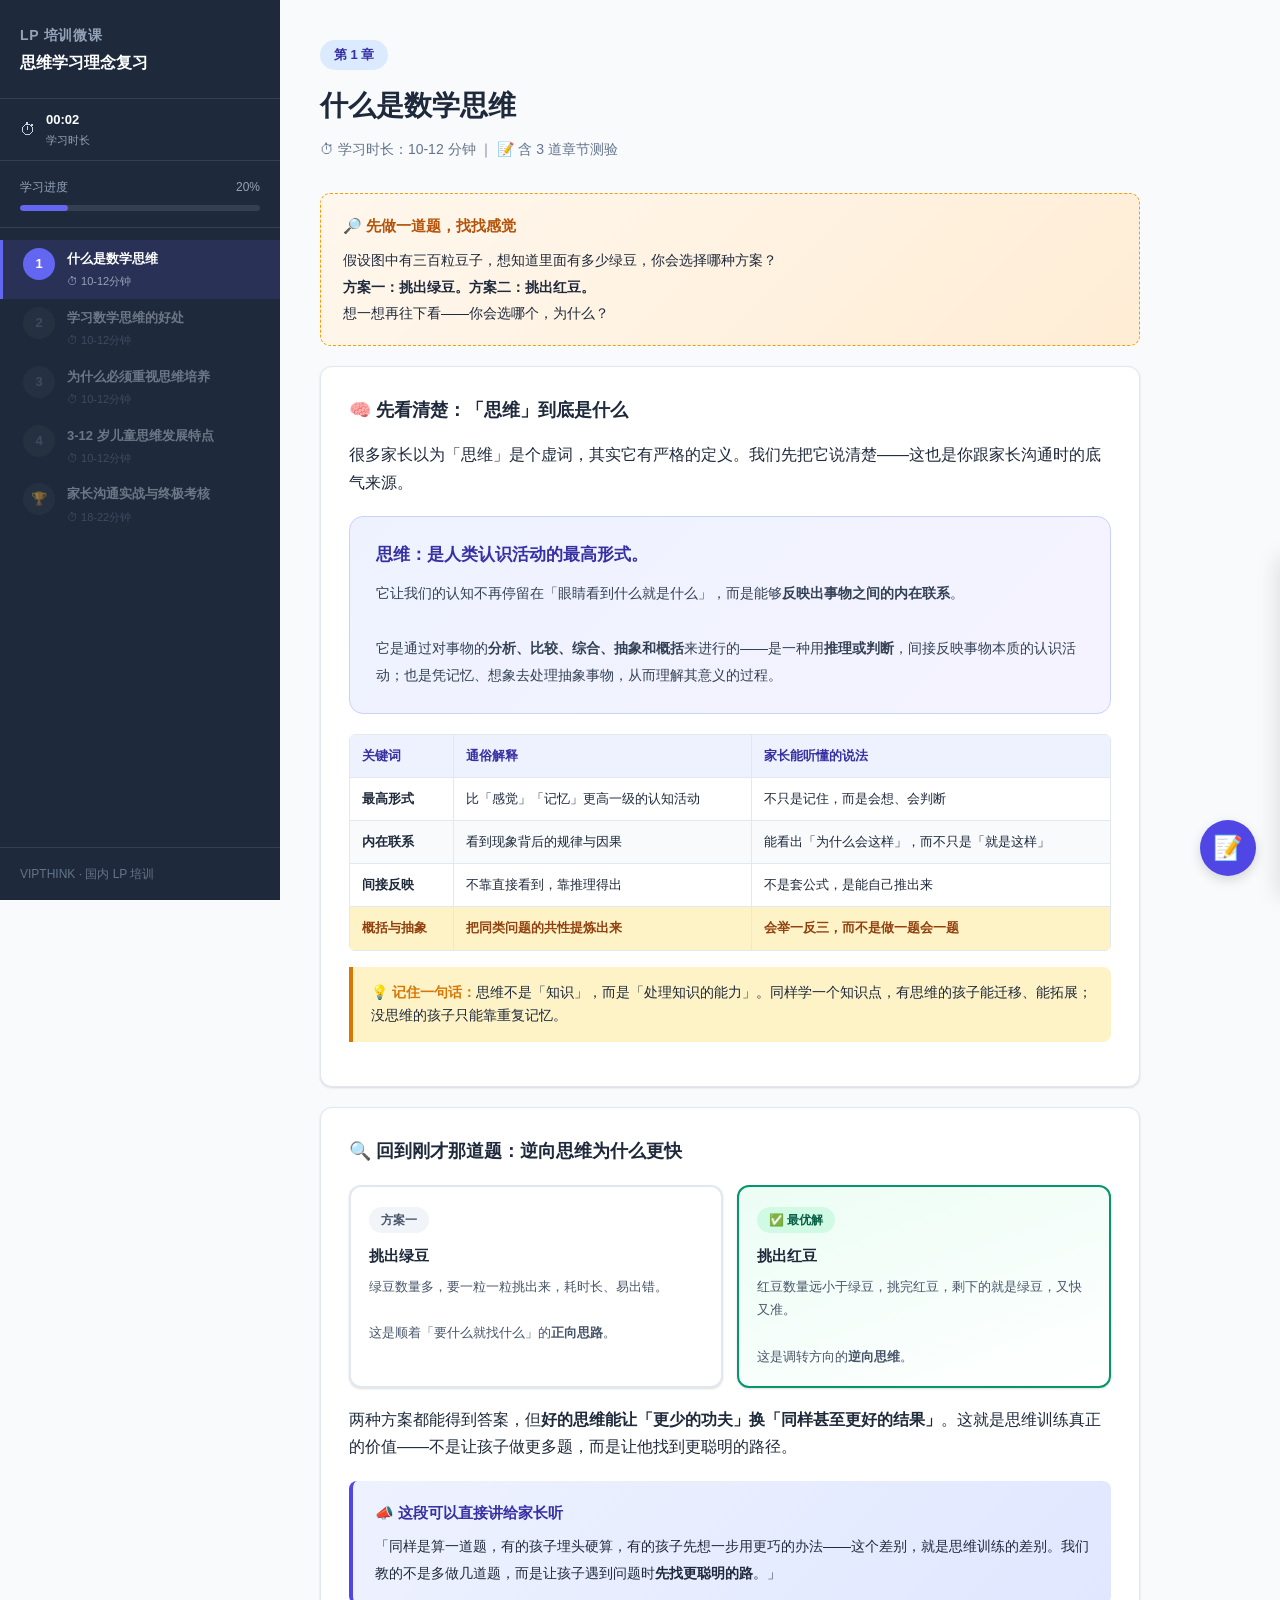
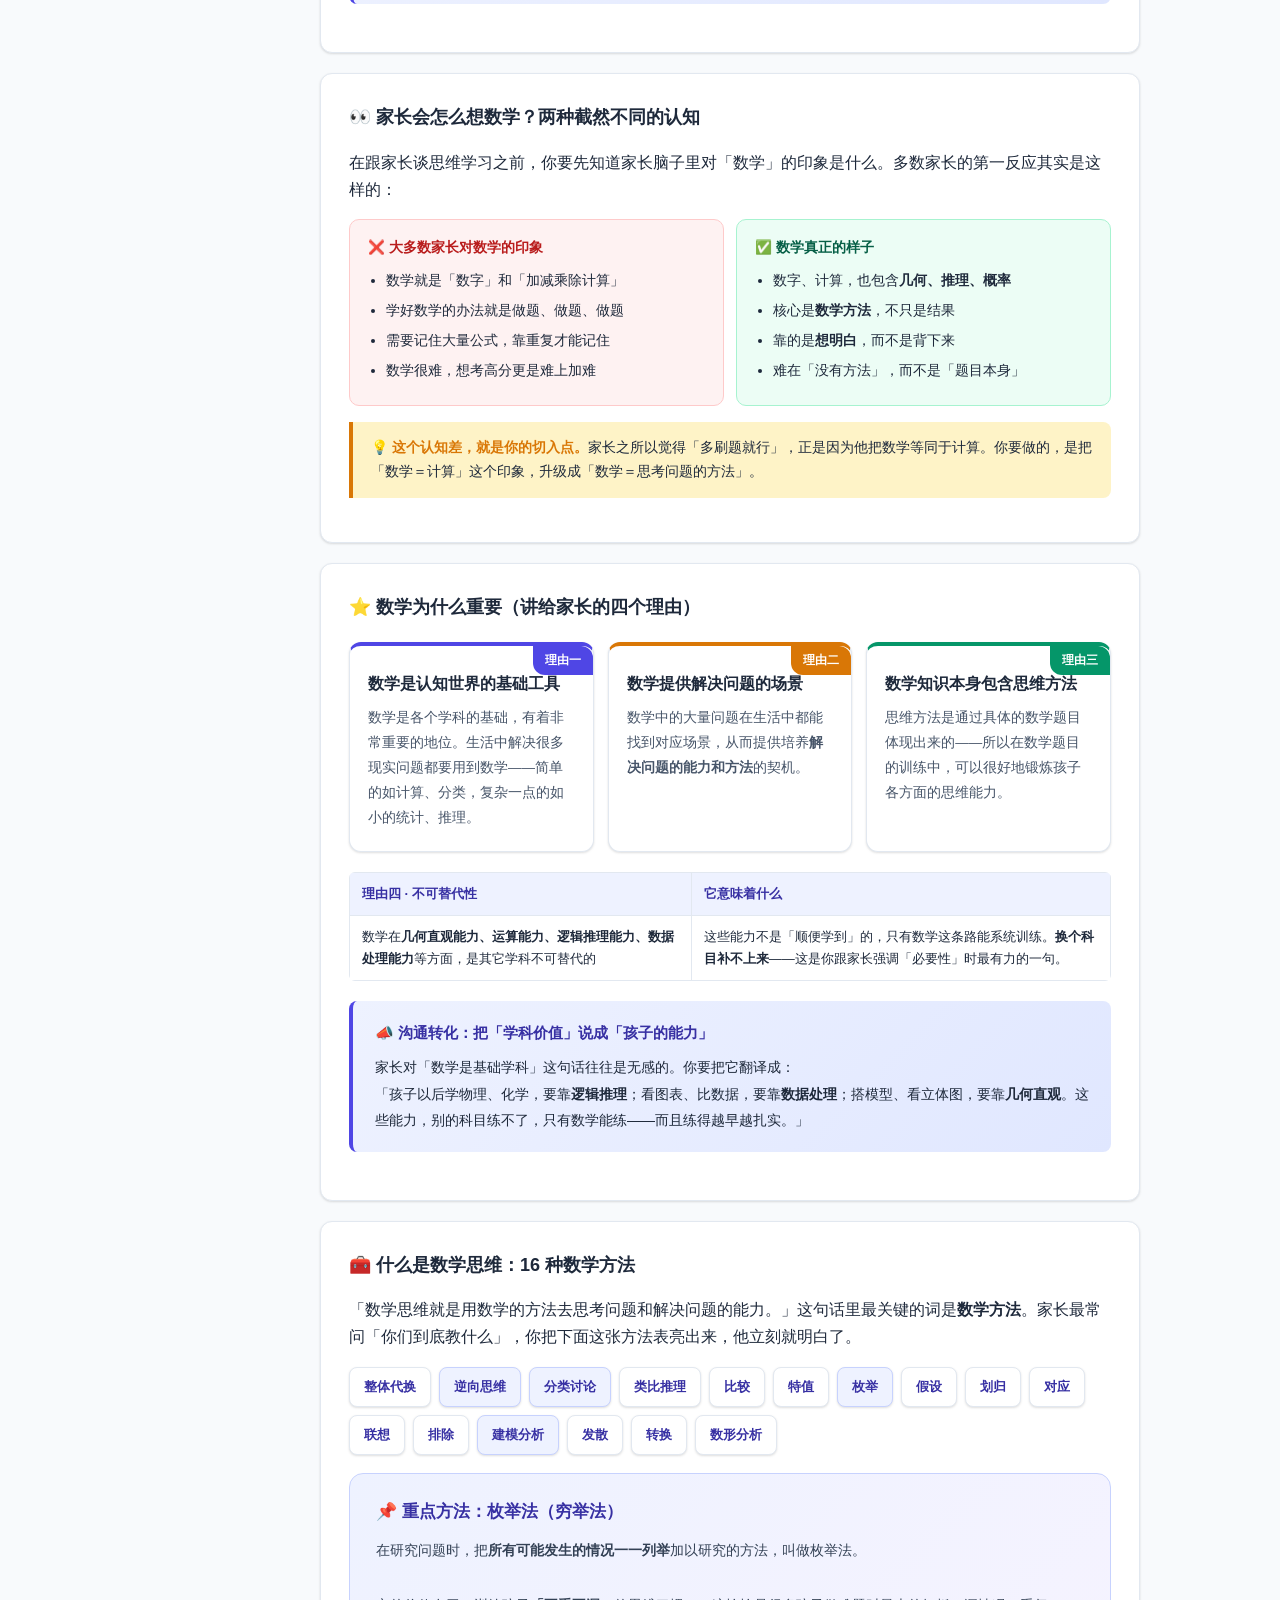
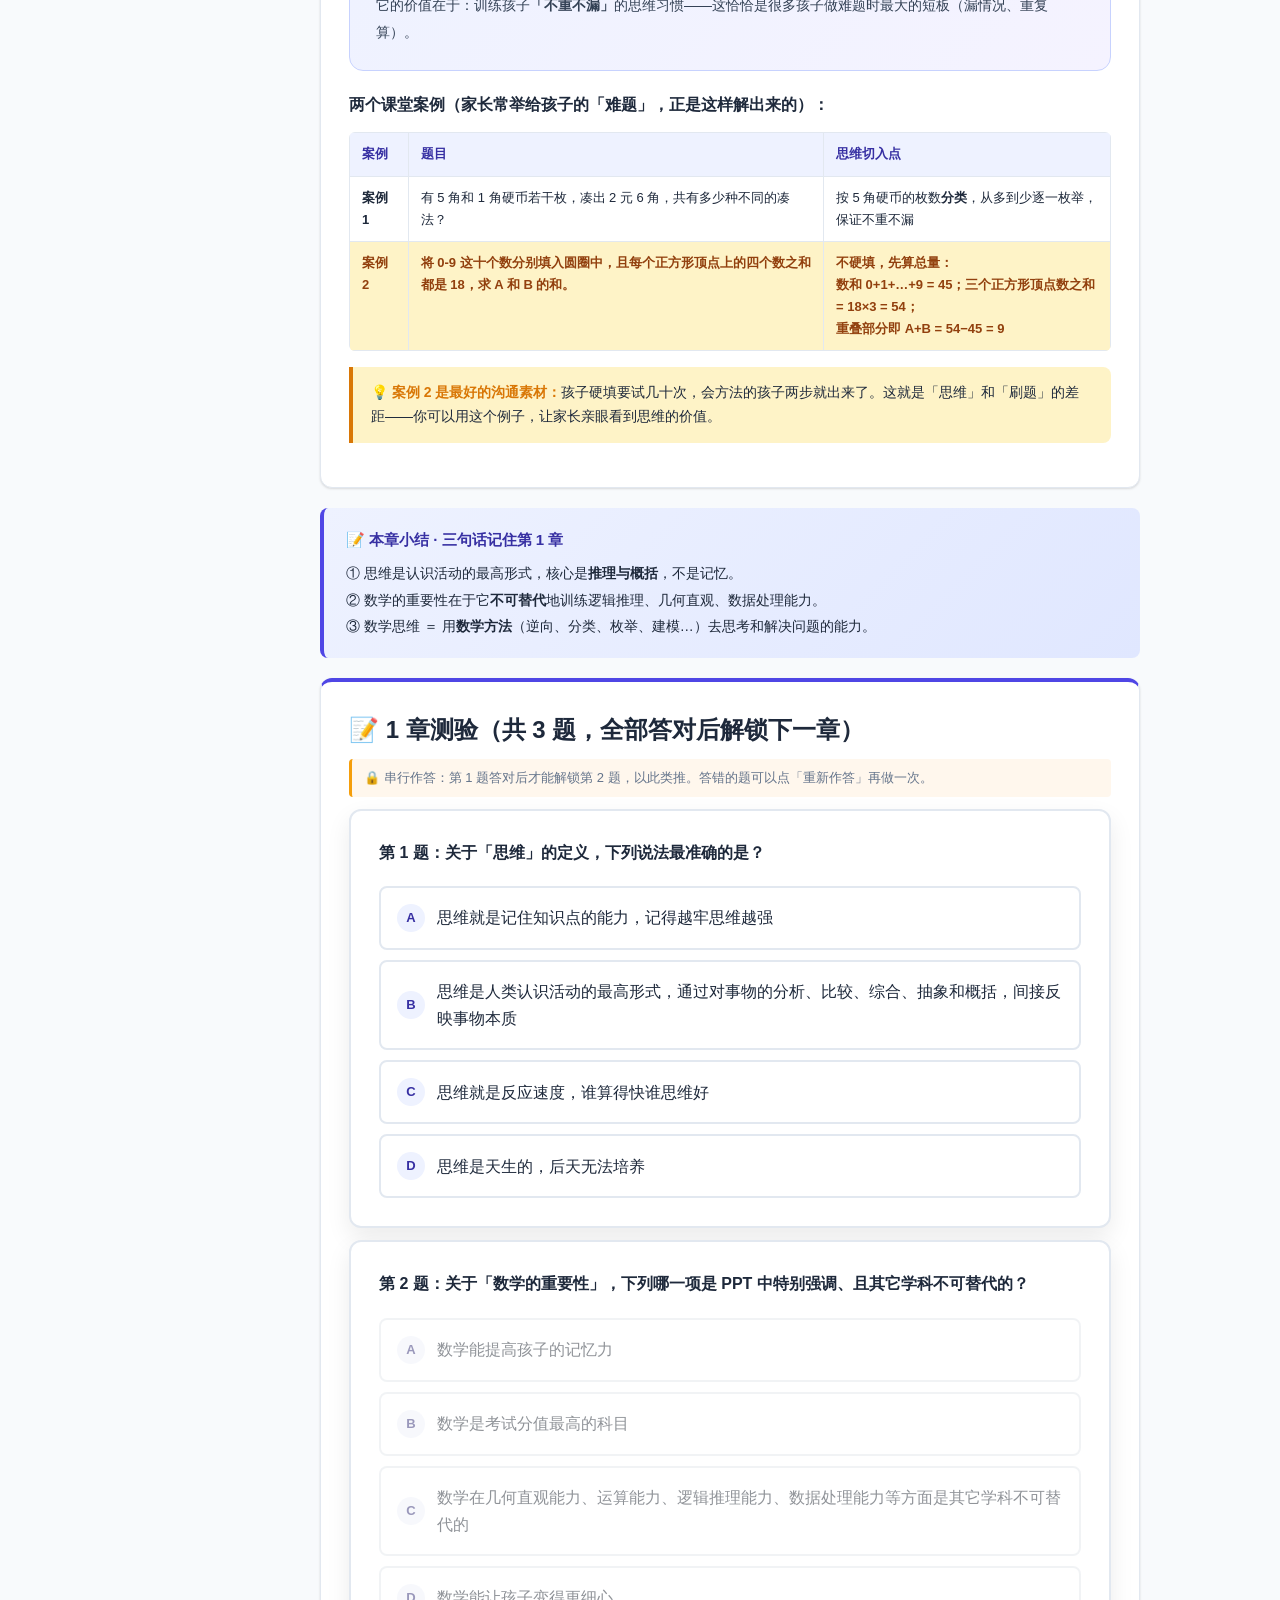
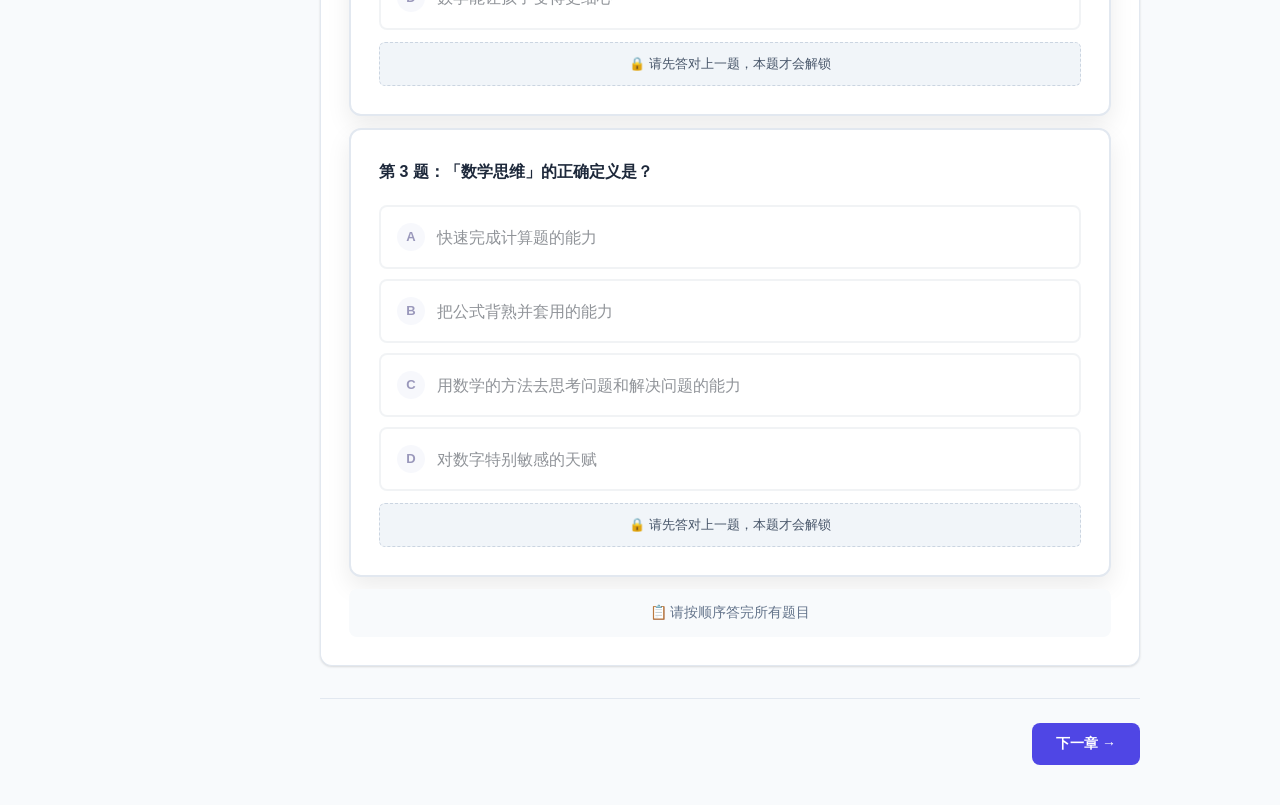
==== index.html @ f9940cba "feat: 《思维学习理念复习》微课 v1.0.0 - 5 章结构：数学思维定义/五大好处/必须重视的理由/3-12岁发展特点/家长沟通实战 - 12 道章节测验（串行锁定、答错可重答、不展示正确答案" ====
<!DOCTYPE html>
<html lang="zh-CN">
<head>
<meta charset="UTF-8">
<meta name="viewport" content="width=device-width, initial-scale=1.0">
<meta name="description" content="面向线上少儿数学思维班主任（LP）的《续费全流程实战》互动微课">
<title>思维学习理念复习 · 班主任微课</title>
<style>

:root{--primary:#4F46E5;--primary-light:#EEF2FF;--primary-dark:#3730A3;--accent:#D97706;--accent-light:#FEF3C7;--success:#059669;--danger:#DC2626;--bg:#F8FAFC;--card:#FFFFFF;--text:#1E293B;--text-secondary:#64748B;--border:#E2E8F0;--shadow:0 1px 3px rgba(0,0,0,0.08),0 1px 2px rgba(0,0,0,0.06);--shadow-lg:0 10px 25px rgba(0,0,0,0.08);--radius:12px;--radius-sm:8px;--sidebar-bg:#1e293b;--sidebar-text:#cbd5e1;--sidebar-active:#6366f1}
*{margin:0;padding:0;box-sizing:border-box}
body{font-family:-apple-system,BlinkMacSystemFont,'Segoe UI','PingFang SC','Noto Sans HK',sans-serif;background:var(--bg);color:var(--text);line-height:1.7;display:flex;min-height:100vh}
.sidebar{width:280px;min-width:280px;background:var(--sidebar-bg);color:var(--sidebar-text);display:flex;flex-direction:column;position:fixed;top:0;left:0;bottom:0;z-index:100;transition:transform 0.3s}
.sidebar-close-btn{display:none;position:absolute;top:8px;right:12px;background:none;border:none;color:#94a3b8;font-size:20px;cursor:pointer;z-index:10;padding:8px;line-height:1}
.sidebar-header{padding:24px 20px;border-bottom:1px solid rgba(255,255,255,0.1)}
.sidebar-header h3{font-size:14px;color:#94a3b8;text-transform:uppercase;letter-spacing:.05em;margin-bottom:4px}
.sidebar-header .course-title{font-size:16px;font-weight:700;color:#fff;line-height:1.4}
.sidebar-progress{padding:16px 20px;border-bottom:1px solid rgba(255,255,255,0.1)}
.progress-label{display:flex;justify-content:space-between;font-size:12px;color:#94a3b8;margin-bottom:8px}
.progress-bar{height:6px;background:rgba(255,255,255,0.1);border-radius:3px;overflow:hidden}
.progress-fill{height:100%;background:var(--sidebar-active);border-radius:3px;transition:width .5s ease;width:0%}
.sidebar-nav{flex:1;overflow-y:auto;padding:12px 0}
.nav-section{padding:8px 20px;cursor:pointer;display:flex;align-items:flex-start;gap:12px;transition:all .2s;border-left:3px solid transparent}
.nav-section:hover{background:rgba(255,255,255,0.05)}
.nav-section.active{background:rgba(99,102,241,0.15);border-left-color:var(--sidebar-active);color:#fff}
.nav-section.completed{color:#94a3b8}
.nav-section.completed .nav-icon{background:var(--success);color:#fff}
.nav-section.locked{opacity:.45;cursor:not-allowed;pointer-events:none}
.nav-section.locked .nav-icon{background:rgba(255,255,255,0.08);color:#64748b}
.nav-icon{width:32px;height:32px;min-width:32px;border-radius:50%;background:rgba(255,255,255,0.1);display:flex;align-items:center;justify-content:center;font-size:13px;font-weight:700;color:var(--sidebar-text);transition:all .3s}
.nav-section.active .nav-icon{background:var(--sidebar-active);color:#fff}
.nav-info .nav-label{font-size:13px;font-weight:600}
.nav-info .nav-sub{font-size:11px;color:#64748b;margin-top:2px}
.nav-section.active .nav-info .nav-sub{color:#94a3b8}
.sidebar-footer{padding:16px 20px;border-top:1px solid rgba(255,255,255,0.1);font-size:12px;color:#64748b}
.study-timer{padding:10px 20px;border-bottom:1px solid rgba(255,255,255,0.1);display:flex;align-items:center;gap:10px;font-size:13px}
.timer-icon{font-size:16px}
.timer-display{color:#fff;font-weight:700;font-variant-numeric:tabular-nums}
.timer-label{color:#94a3b8;font-size:11px}
.main{margin-left:280px;flex:1;padding:40px;max-width:900px;min-width:0}
.section{display:none;animation:fadeSlide .4s ease}
.section.active{display:block}
@keyframes fadeSlide{from{opacity:0;transform:translateY(12px)}to{opacity:1;transform:translateY(0)}}
.section-header{margin-bottom:32px}
.section-badge{display:inline-block;padding:4px 14px;background:#dbeafe;color:var(--primary-dark);border-radius:20px;font-size:13px;font-weight:600;margin-bottom:12px}
.section-header h1{font-size:28px;font-weight:800;color:var(--text);margin-bottom:8px}
.section-header .duration{font-size:14px;color:var(--text-secondary)}
.card{background:var(--card);border-radius:var(--radius);padding:28px;margin-bottom:20px;box-shadow:var(--shadow);border:1px solid var(--border)}
.card-title{font-size:18px;font-weight:700;margin-bottom:16px;color:var(--text)}
.highlight-box{background:linear-gradient(135deg,#eff6ff,#dbeafe);border-left:4px solid var(--primary);padding:20px 24px;border-radius:var(--radius-sm);margin:20px 0}
.highlight-box.warning{background:linear-gradient(135deg,#fef3c7,#fde68a);border-left-color:var(--accent)}
.highlight-box.success{background:linear-gradient(135deg,#ecfdf5,#d1fae5);border-left-color:var(--success)}
.script-block{background:#f1f5f9;padding:20px 24px;border-radius:var(--radius-sm);font-style:italic;color:#475569;position:relative;margin:16px 0;line-height:1.8}
.script-block::before{content:'\01f399\00fe0f 话术范例';position:absolute;top:-10px;left:16px;background:#475569;color:#fff;padding:2px 10px;border-radius:10px;font-size:11px;font-style:normal}
.flow-steps{display:flex;gap:16px;margin:20px 0;flex-wrap:wrap}
.flow-step{flex:1;min-width:140px;background:var(--card);border:2px solid var(--border);border-radius:var(--radius-sm);padding:20px;text-align:center;box-shadow:var(--shadow)}
.flow-step .step-num{width:36px;height:36px;border-radius:50%;background:var(--primary);color:#fff;display:inline-flex;align-items:center;justify-content:center;font-weight:700;font-size:14px;margin-bottom:12px}
.flow-step h4{font-size:14px;font-weight:700;margin-bottom:8px}
.flow-step p{font-size:13px;color:var(--text-secondary);line-height:1.6}
.flow-arrow{display:flex;align-items:center;font-size:24px;color:var(--primary);font-weight:700}
.strategy-grid{display:flex;gap:16px;margin:20px 0;flex-wrap:wrap}
.strategy-card{flex:1;min-width:200px;background:var(--card);border:2px solid var(--border);border-radius:var(--radius-sm);padding:24px;text-align:center;box-shadow:var(--shadow)}
.strategy-card .icon{font-size:36px;margin-bottom:12px}
.strategy-card h4{font-size:16px;font-weight:700;margin-bottom:8px}
.strategy-card p{font-size:13px;color:var(--text-secondary)}
.step-list{counter-reset:step}
.step-item{counter-increment:step;display:flex;gap:16px;align-items:flex-start;padding:18px 0;border-bottom:1px solid var(--border)}
.step-item:last-child{border-bottom:none}
.step-num-big{width:40px;height:40px;border-radius:50%;background:var(--primary);color:#fff;display:flex;align-items:center;justify-content:center;font-weight:700;font-size:16px;flex-shrink:0}
.step-content h4{font-size:16px;color:var(--text);margin-bottom:4px}
.step-content p{font-size:14px;color:var(--text-secondary)}
.chat-scene{max-width:650px;margin:0 auto}
.chat-msg{display:flex;gap:12px;margin-bottom:12px;align-items:flex-start}
.chat-msg.lp{flex-direction:row}
.chat-msg.parent{flex-direction:row-reverse}
.chat-avatar{width:36px;height:36px;border-radius:50%;display:flex;align-items:center;justify-content:center;font-size:14px;flex-shrink:0;font-weight:700}
.chat-msg.lp .chat-avatar{background:#EEF2FF;color:var(--primary-dark)}
.chat-msg.parent .chat-avatar{background:#FEF3C7;color:var(--accent)}
.chat-bubble{max-width:75%;padding:10px 14px;border-radius:14px;font-size:13px;line-height:1.6}
.chat-msg.lp .chat-bubble{background:#F1F5F9;color:var(--text);border-bottom-left-radius:4px}
.chat-msg.parent .chat-bubble{background:#EEF2FF;color:var(--text);border-bottom-right-radius:4px}
.chat-label{font-size:11px;color:var(--text-secondary);margin-bottom:4px}
.tab-wrap{display:flex;gap:4px;margin-bottom:16px;background:var(--border);border-radius:10px;padding:4px;flex-wrap:wrap}
.tab-btn{flex:1;min-width:70px;padding:8px 12px;border:none;background:transparent;border-radius:8px;cursor:pointer;font-size:12px;font-weight:500;color:var(--text-secondary);transition:all .2s}
.tab-btn.active{background:var(--card);color:var(--primary);font-weight:600;box-shadow:var(--shadow)}
.tab-panel{display:none}
.tab-panel.active{display:block}
.highlight{background:linear-gradient(180deg,transparent 60%,#FEF08A 60%);padding:0 4px}
.tips-box{background:var(--accent-light);border-left:4px solid var(--accent);padding:14px 18px;border-radius:0 8px 8px 0;margin:16px 0;font-size:14px}
.tips-box strong{color:var(--accent)}
.badge{display:inline-block;padding:3px 10px;border-radius:20px;font-size:12px;font-weight:600}
.badge-primary{background:var(--primary-light);color:var(--primary)}
.badge-warning{background:var(--accent-light);color:var(--accent)}
.badge-success{background:#ECFDF5;color:var(--success)}
.quiz-card{background:var(--card);border-radius:var(--radius);padding:28px;margin:12px 0;box-shadow:var(--shadow-lg);border:2px solid var(--border)}
.quiz-card.locked .quiz-options{opacity:0.5;filter:grayscale(0.4);pointer-events:none}
.quiz-card.locked .quiz-locked-hint{display:flex}
.quiz-card:not(.locked) .quiz-locked-hint{display:none}
.quiz-locked-hint{display:none;align-items:center;justify-content:center;padding:10px 14px;background:#f1f5f9;color:#475569;border-radius:6px;font-size:13px;margin-top:12px;border:1px dashed #cbd5e1}
.quiz-question{font-size:16px;font-weight:600;margin-bottom:20px;line-height:1.7}
.quiz-options{display:flex;flex-direction:column;gap:10px}
.quiz-option{display:flex;align-items:center;gap:12px;padding:16px;border:2px solid var(--border);border-radius:var(--radius-sm);cursor:pointer;transition:all .2s;min-height:48px}
.quiz-option:hover{border-color:var(--primary-light);background:#f0f7ff}
.quiz-option.correct{border-color:var(--success)!important;background:#ecfdf5!important}
.quiz-option.wrong{border-color:var(--danger)!important;background:#fef2f2!important}
.quiz-option.disabled{opacity:.5;cursor:default;border-color:#e2e8f0;background:#f8fafc}
.quiz-option.correct .quiz-option-label{background:var(--success);color:#fff}
.quiz-option.wrong .quiz-option-label{background:var(--danger);color:#fff}
.quiz-option-label{width:28px;height:28px;border-radius:50%;background:var(--primary-light);color:var(--primary-dark);display:flex;align-items:center;justify-content:center;font-weight:700;font-size:13px;flex-shrink:0}
.quiz-feedback{display:none;margin-top:16px;padding:16px;border-radius:var(--radius-sm);font-size:14px;line-height:1.7}
.quiz-feedback.show{display:block}
.quiz-feedback.correct{background:#ecfdf5;color:#065f46}
.quiz-feedback.wrong{background:#fef2f2;color:#991b1b}
.final-task-container{background:var(--card);border-radius:var(--radius);padding:28px;box-shadow:var(--shadow-lg);border:2px solid var(--border)}
.final-task-input{width:100%;min-height:180px;padding:16px;border:2px solid var(--border);border-radius:var(--radius-sm);font-size:14px;line-height:1.8;resize:vertical;font-family:inherit}
.final-task-input:focus{outline:none;border-color:var(--primary);box-shadow:0 0 0 3px rgba(79,70,229,0.1)}
.final-task-input:disabled{background:#f1f5f9;cursor:not-allowed}
.char-counter{text-align:right;font-size:12px;color:var(--text-secondary);margin-top:6px}
.ai-feedback-panel{display:none;margin-top:24px}
.ai-feedback-panel.show{display:block}
.score-display{text-align:center;margin:16px 0}
.score-circle{width:80px;height:80px;border-radius:50%;display:inline-flex;align-items:center;justify-content:center;font-size:32px;font-weight:800;color:#fff}
.score-circle.high{background:linear-gradient(135deg,#10b981,#059669)}
.score-circle.medium{background:linear-gradient(135deg,#f59e0b,#d97706)}
.score-circle.low{background:linear-gradient(135deg,#ef4444,#dc2626)}
.eval-dimensions{display:flex;gap:16px;flex-wrap:wrap}
.eval-dim{flex:1;min-width:150px;background:#f8fafc;border-radius:var(--radius-sm);padding:20px;text-align:center}
.keywords-result{display:flex;flex-wrap:wrap;gap:6px;margin-top:10px;justify-content:center}
.keyword-tag{display:inline-block;padding:2px 10px;border-radius:20px;font-size:12px;font-weight:500}
.keyword-tag.found{background:#ecfdf5;color:#065f46}
.keyword-tag.missing{background:#fef2f2;color:#991b1b}
.dialogue-container{background:var(--card);border-radius:var(--radius);box-shadow:var(--shadow-lg);border:2px solid var(--border);overflow:hidden}
.dialogue-header{padding:16px 20px;background:var(--primary-light);border-bottom:1px solid var(--border);font-weight:700;color:var(--primary-dark);display:flex;justify-content:space-between;align-items:center}
.dialogue-messages{max-height:400px;overflow-y:auto;padding:16px 20px;min-height:150px}
.dialogue-input-area{display:flex;padding:12px 20px;border-top:1px solid var(--border);gap:8px}
.dialogue-input-area input{flex:1;padding:12px;border:2px solid var(--border);border-radius:var(--radius-sm);font-size:14px;font-family:inherit}
.dialogue-input-area input:focus{outline:none;border-color:var(--primary)}
.btn{padding:12px 24px;border:none;border-radius:var(--radius-sm);font-size:14px;font-weight:600;cursor:pointer;transition:all .2s;background:var(--primary);color:#fff}
.btn:hover{background:var(--primary-dark);transform:translateY(-1px)}
.btn-outline{background:var(--card);color:var(--primary);border:2px solid var(--primary)}
.btn-outline:hover{background:var(--primary-light)}
.btn-success{background:var(--success);color:#fff}
.btn-sm{padding:8px 16px;font-size:13px}
.btn:disabled{opacity:.5;cursor:not-allowed}
.section-nav-buttons{display:flex;justify-content:space-between;margin-top:32px;padding-top:24px;border-top:1px solid var(--border)}
.toast{position:fixed;top:20px;left:50%;transform:translateX(-50%);padding:12px 24px;border-radius:8px;color:#fff;font-size:14px;font-weight:600;z-index:9999;animation:slideDown .3s ease}
.toast.warning{background:#d97706}
.toast.success{background:#059669}
.toast.error{background:#dc2626}
@keyframes slideDown{from{opacity:0;transform:translateX(-50%) translateY(-20px)}to{opacity:1;transform:translateX(-50%) translateY(0)}}
.notes-toggle{position:fixed;bottom:24px;right:24px;width:56px;height:56px;border-radius:50%;background:var(--primary);color:#fff;border:none;font-size:24px;cursor:pointer;box-shadow:0 4px 12px rgba(0,0,0,0.15);z-index:90}
.notes-panel{position:fixed;bottom:0;right:0;width:340px;background:var(--card);border-left:1px solid var(--border);border-top:1px solid var(--border);box-shadow:-4px -4px 20px rgba(0,0,0,0.1);padding:20px;transform:translateX(100%);transition:transform .3s;z-index:200}
.notes-panel.open{transform:translateX(0)}
.notes-panel textarea{width:100%;height:200px;padding:12px;border:1px solid var(--border);border-radius:var(--radius-sm);font-size:13px;font-family:inherit;resize:vertical}
.cert-overlay{display:none;position:fixed;inset:0;background:rgba(0,0,0,0.6);z-index:999;justify-content:center;align-items:center}
.cert-paper{background:#fff;width:700px;padding:48px 36px;text-align:center;border-radius:12px;box-shadow:0 20px 60px rgba(0,0,0,0.2)}
.cert-paper h1{font-size:28px;color:#3730A3;margin-bottom:4px}
.cert-paper .sub{font-size:12px;color:#64748b;letter-spacing:.1em;margin-bottom:24px}
.cert-paper .body{font-size:15px;line-height:2;color:#1e293b}
.cert-paper .name{display:inline-block;border-bottom:2px solid #4F46E5;min-width:120px;padding:4px 12px;margin:0 4px}
.cert-paper .course{font-weight:700;color:#3730A3;margin:8px 0}
.cert-paper .score{margin:20px 0 4px;font-size:16px;font-weight:600;color:#10b981}
.cert-paper .final-score{margin:4px 0 20px;font-size:14px;font-weight:600;color:#3730A3}
.cert-footer{display:flex;justify-content:space-between;font-size:12px;color:#64748b;margin-top:32px;border-top:1px solid #e2e8f0;padding-top:16px}
.cert-actions{margin-top:24px;display:flex;gap:12px;justify-content:center}
.ch3-textarea{width:100%;min-height:220px;padding:16px;border:2px solid var(--border);border-radius:var(--radius-sm);font-size:14px;line-height:1.8;resize:vertical;font-family:inherit}
.ch3-textarea:focus{outline:none;border-color:var(--primary);box-shadow:0 0 0 3px rgba(79,70,229,0.1)}
.practice-textarea{width:100%;min-height:280px;padding:16px;border:2px solid var(--border);border-radius:var(--radius-sm);font-size:14px;line-height:1.8;resize:vertical;font-family:inherit;box-sizing:border-box}
.practice-textarea:focus{outline:none;border-color:var(--primary);box-shadow:0 0 0 3px rgba(79,70,229,0.1)}
.ch3-ref-panel{display:none;margin-top:16px}
.ch3-ref-panel.show{display:block}
.course-img{max-width:100%;border-radius:var(--radius-sm);box-shadow:var(--shadow);margin:16px 0;border:1px solid var(--border)}
.mobile-header{display:none;position:fixed;top:0;left:0;right:0;background:var(--sidebar-bg);color:#fff;padding:12px 16px;z-index:99;align-items:center;justify-content:space-between}
.sidebar-overlay{display:none;position:fixed;inset:0;background:rgba(0,0,0,0.5);z-index:99}
.typing-indicator{display:flex;gap:4px;padding:10px 14px;background:#EEF2FF;border-radius:14px;border-bottom-right-radius:4px;width:fit-content}
.typing-indicator span{width:8px;height:8px;background:#94a3b8;border-radius:50%;animation:typing 1.4s infinite ease-in-out}
.typing-indicator span:nth-child(2){animation-delay:.2s}
.typing-indicator span:nth-child(3){animation-delay:.4s}
@keyframes typing{0%,80%,100%{transform:scale(.6);opacity:.4}40%{transform:scale(1);opacity:1}}
.dialogue-meta{display:flex;gap:8px;align-items:center;flex-wrap:wrap}
.final-actions{flex-wrap:wrap}
.final-call-btn{padding:14px 28px;font-size:16px;display:inline-flex;align-items:center;gap:8px}
.final-score-grid{display:grid;grid-template-columns:repeat(4,1fr);gap:12px;margin:16px 0}
.final-score-card{background:#f8fafc;border-radius:var(--radius-sm);padding:16px;text-align:center}
.final-score-card .score{font-size:24px;font-weight:800;color:var(--primary)}
.final-score-card .label{font-size:12px;color:var(--text-secondary);margin-top:4px}
.final-feedback-text{background:#f8fafc;border-radius:var(--radius-sm);padding:16px;font-size:14px;line-height:1.7;margin-top:16px}
.sidebar-overlay.show{display:block}
/* 移动端优化：表格横向滚动、评分卡2列、价格表最小宽度 */
.table-wrap{overflow-x:auto;-webkit-overflow-scrolling:touch;margin:8px 0;border-radius:6px}
.table-wrap table{min-width:680px}
.final-score-grid{grid-template-columns:repeat(4,1fr)}
@media(max-width:1024px){.sidebar{transform:translateX(-100%)}.sidebar.open{transform:translateX(0)}.sidebar-close-btn{display:block}.main{margin-left:0;padding:24px 16px;padding-top:60px}.mobile-header{display:flex}.eval-dimensions{flex-direction:column}.cert-paper{width:95%;padding:24px 16px}.flow-steps{flex-direction:column}.flow-arrow{transform:rotate(90deg);justify-content:center}.final-score-grid{grid-template-columns:repeat(2,1fr)}}
@media(max-width:480px){.quiz-option{padding:12px}.quiz-question{font-size:15px}.dialogue-header{flex-direction:column;align-items:flex-start;gap:8px}.section-header h1{font-size:24px}.final-call-btn{width:100%;justify-content:center}.final-actions{flex-direction:column}.final-actions .btn{width:100%;justify-content:center}.cert-paper{padding:24px 12px}.cert-paper h1{font-size:22px}}

/* ============================================================
   《思维学习理念复习》微课 · 补充样式（叠加在 _shell.css 之上）
   主题：国内 LP · 简体中文 · 大陆用语
   ============================================================ */

/* ---------------- 话术模板（可填空位） ---------------- */
.script-tpl{background:#F1F5F9;border-left:4px solid var(--primary);padding:16px 20px;border-radius:8px;font-size:14px;line-height:2;color:#334155;margin:14px 0}
.script-tpl .var{color:#B45309;font-weight:700;border-bottom:1px dashed #D97706;padding:0 2px}

/* ---------------- 家长原话 ---------------- */
.quote-line{background:#FEF3C7;border-radius:8px;padding:12px 16px;font-weight:600;color:#92400E;margin:12px 0;font-size:14px;line-height:1.8}
.quote-line::before{content:'💬 家长原话：';font-weight:700}

/* ---------------- 反思框 ---------------- */
.reflect-box{background:linear-gradient(135deg,#EEF2FF,#E0E7FF);border-left:4px solid var(--primary);padding:18px 22px;border-radius:8px;margin:20px 0;font-size:14px;line-height:1.9}
.reflect-box .rt{font-weight:700;color:var(--primary-dark);display:block;margin-bottom:6px;font-size:15px}

/* ---------------- 场景激活框（章首） ---------------- */
.activate-box{background:linear-gradient(135deg,#FFF7ED,#FFEDD5);border:1px dashed #F59E0B;border-radius:10px;padding:18px 22px;margin:0 0 20px;font-size:14px;line-height:1.9}
.activate-box .at{font-weight:700;color:#B45309;display:block;margin-bottom:6px;font-size:15px}

/* ---------------- 表格 ---------------- */
.table-wrap{overflow-x:auto;-webkit-overflow-scrolling:touch;margin:14px 0}
table{width:100%;border-collapse:collapse;font-size:13px}
table th,table td{border:1px solid var(--border);padding:10px 12px;text-align:left;vertical-align:top;line-height:1.7}
table th{background:#EEF2FF;font-weight:700;color:var(--primary-dark);white-space:nowrap}
table tbody tr:nth-child(even) td{background:#F8FAFC}
tr.tr-hot td{background:#FEF3C7!important;font-weight:600;color:#92400E}

/* ---------------- 概念定义卡 ---------------- */
.def-card{background:linear-gradient(135deg,#EEF2FF,#F5F3FF);border:1px solid #C7D2FE;border-radius:14px;padding:24px 26px;margin:20px 0}
.def-card .def-q{font-size:17px;font-weight:800;color:var(--primary-dark);margin-bottom:12px;line-height:1.6}
.def-card .def-a{font-size:14px;line-height:1.95;color:#334155}
.def-card .def-key{background:#FEF08A;padding:0 4px;font-weight:700;border-radius:3px}

/* 数学方法网格 */
.method-grid{display:flex;flex-wrap:wrap;gap:8px;margin:16px 0}
.method-chip{background:var(--card);border:1px solid var(--border);border-radius:8px;padding:8px 14px;font-size:13px;font-weight:600;color:var(--primary-dark);box-shadow:var(--shadow)}
.method-chip.hot{background:#EEF2FF;border-color:#C7D2FE}

/* ---------------- 逆向思维演示（方案一/二） ---------------- */
.choice-demo{display:flex;gap:14px;flex-wrap:wrap;margin:18px 0}
.choice-demo .cd-item{flex:1;min-width:180px;background:var(--card);border:2px solid var(--border);border-radius:12px;padding:18px;box-shadow:var(--shadow)}
.choice-demo .cd-item.cd-best{border-color:var(--success);background:linear-gradient(160deg,#ECFDF5,#FFFFFF)}
.cd-item .cd-tag{display:inline-block;font-size:12px;font-weight:800;border-radius:999px;padding:3px 12px;margin-bottom:10px;background:#F1F5F9;color:#475569}
.cd-item.cd-best .cd-tag{background:#D1FAE5;color:#065F46}
.cd-item .cd-h{font-size:15px;font-weight:800;color:var(--text);margin-bottom:6px}
.cd-item .cd-d{font-size:13px;line-height:1.8;color:#475569}

/* ---------------- 好处卡片（五宫格） ---------------- */
.benefit-grid{display:flex;flex-wrap:wrap;gap:12px;margin:18px 0}
.benefit-card{flex:1;min-width:170px;background:var(--card);border:1px solid var(--border);border-top:4px solid var(--primary);border-radius:12px;padding:18px 16px;box-shadow:var(--shadow)}
.benefit-card .bc-ico{font-size:24px;margin-bottom:8px}
.benefit-card .bc-h{font-size:15px;font-weight:800;color:var(--primary-dark);margin-bottom:8px}
.benefit-card .bc-b{font-size:13px;line-height:1.8;color:#475569}

/* ---------------- 好处详解分块 ---------------- */
.why-block{background:var(--card);border:1px solid var(--border);border-radius:12px;padding:22px 24px;margin:16px 0;box-shadow:var(--shadow)}
.why-block .wb-head{display:flex;align-items:center;gap:10px;margin-bottom:12px}
.why-block .wb-ico{flex:0 0 auto;width:34px;height:34px;line-height:34px;text-align:center;border-radius:10px;background:var(--primary-light);font-size:18px}
.why-block .wb-h{font-size:16px;font-weight:800;color:var(--primary-dark)}
.why-block .wb-b{font-size:14px;line-height:1.95;color:#334155}
.why-block .wb-b strong{color:var(--primary-dark)}

/* ---------------- 三大理由（政策/战略/脑科学） ---------------- */
.reason-cards{display:flex;gap:14px;flex-wrap:wrap;margin:20px 0}
.reason-card{flex:1;min-width:210px;background:var(--card);border:1px solid var(--border);border-radius:12px;padding:20px 18px;box-shadow:var(--shadow);position:relative;overflow:hidden}
.reason-card .rc-tag{position:absolute;top:0;right:0;background:var(--primary);color:#fff;font-size:12px;font-weight:700;padding:4px 12px;border-radius:0 12px 0 12px}
.reason-card.rc-a{border-top:4px solid var(--primary)}
.reason-card.rc-b{border-top:4px solid var(--accent)}
.reason-card.rc-b .rc-tag{background:var(--accent)}
.reason-card.rc-c{border-top:4px solid var(--success)}
.reason-card.rc-c .rc-tag{background:var(--success)}
.reason-card .rc-h{font-size:16px;font-weight:800;color:var(--text);margin:6px 0 10px;line-height:1.5}
.reason-card .rc-b{font-size:13.5px;line-height:1.85;color:#475569}
.reason-card .rc-k{display:inline-block;background:var(--accent-light);color:#92400E;font-weight:800;border-radius:6px;padding:2px 8px;margin:6px 2px 0}

/* 数据强调框 */
.stat-box{display:flex;gap:12px;flex-wrap:wrap;margin:18px 0}
.stat-item{flex:1;min-width:150px;background:#F8FAFC;border:1px solid var(--border);border-radius:12px;padding:16px;text-align:center}
.stat-item .st-n{font-size:24px;font-weight:800;color:var(--primary);line-height:1.2}
.stat-item .st-l{font-size:12.5px;color:var(--text-secondary);margin-top:6px;line-height:1.6}

/* ---------------- 皮亚杰四阶段（横向时间轴） ---------------- */
.stage-axis{display:flex;gap:8px;flex-wrap:wrap;align-items:stretch;margin:20px 0}
.axis-node{flex:1;min-width:150px;background:#F8FAFC;border:1px solid var(--border);border-radius:12px;padding:16px;text-align:center;position:relative}
.axis-node .an-age{font-size:12px;font-weight:700;color:var(--accent);margin-bottom:4px}
.axis-node .an-h{font-size:14.5px;font-weight:800;color:var(--primary-dark);margin-bottom:6px;line-height:1.5}
.axis-node .an-d{font-size:12.5px;color:#475569;line-height:1.7}
.axis-node.an-hot{background:linear-gradient(160deg,#FFFBEB,#FFFFFF);border:2px solid #F59E0B}
.axis-arrow{flex:0 0 auto;align-self:center;font-size:18px;color:var(--accent);font-weight:800}

/* ---------------- 幼儿 / 小学生特点双栏 ---------------- */
.two-trait{display:flex;gap:16px;flex-wrap:wrap;margin:18px 0}
.trait-box{flex:1;min-width:250px;background:var(--card);border:1px solid var(--border);border-radius:12px;padding:20px 22px;box-shadow:var(--shadow)}
.trait-box .tb-head{font-size:16px;font-weight:800;color:var(--primary-dark);margin-bottom:6px}
.trait-box .tb-sub{font-size:12.5px;color:var(--text-secondary);margin-bottom:12px}
.trait-box.tb-b{border-top:4px solid var(--accent)}
.trait-box.tb-b .tb-head{color:#B45309}

/* 特点条目 */
.trait-list{margin:0;padding:0;list-style:none}
.trait-list li{display:flex;gap:10px;align-items:flex-start;padding:9px 0;border-bottom:1px dashed var(--border);font-size:13.5px;line-height:1.8;color:#334155}
.trait-list li:last-child{border-bottom:none}
.trait-list .tl-k{flex:0 0 auto;font-weight:800;color:var(--primary-dark);background:#EEF2FF;border-radius:6px;padding:2px 9px;font-size:12.5px;white-space:nowrap}
.trait-list .tl-k.amber{color:#92400E;background:#FEF3C7}

/* ---------------- 引导式教学四法 ---------------- */
.teach-flow{display:flex;gap:10px;flex-wrap:wrap;margin:20px 0}
.teach-item{flex:1;min-width:170px;background:var(--card);border:1px solid var(--border);border-top:4px solid var(--primary);border-radius:12px;padding:18px 16px;box-shadow:var(--shadow)}
.teach-item .ti-n{width:28px;height:28px;line-height:28px;text-align:center;border-radius:8px;background:var(--primary-light);color:var(--primary-dark);font-weight:800;font-size:14px;margin-bottom:8px}
.teach-item .ti-h{font-size:15px;font-weight:800;color:var(--primary-dark);margin-bottom:8px}
.teach-item .ti-b{font-size:13px;line-height:1.8;color:#475569}

/* ---------------- 家长沟通：四大说明角度 ---------------- */
.angle-cards{display:flex;flex-wrap:wrap;gap:14px;margin:20px 0}
.angle-card{flex:1;min-width:240px;background:var(--card);border:1px solid var(--border);border-radius:14px;padding:20px 20px;box-shadow:var(--shadow);border-left:5px solid var(--primary)}
.angle-card .ac-h{display:flex;align-items:center;gap:8px;font-size:16px;font-weight:800;color:var(--primary-dark);margin-bottom:6px}
.angle-card .ac-core{font-size:13px;color:var(--text-secondary);background:#F8FAFC;border-radius:8px;padding:8px 12px;margin-bottom:12px;line-height:1.7}
.angle-card .ac-say{font-size:13.5px;line-height:1.95;color:#334155}
.angle-card .ac-say::before{content:'🗣 可以这样说：';display:block;font-weight:800;color:var(--accent);font-size:12.5px;margin-bottom:4px}
.angle-card.ac-2{border-left-color:var(--accent)}
.angle-card.ac-3{border-left-color:var(--success)}
.angle-card.ac-4{border-left-color:#7C3AED}

/* 说法对照（这么说更好） */
.say-compare{display:flex;gap:12px;flex-wrap:wrap;margin:16px 0}
.say-col{flex:1;min-width:230px;border-radius:10px;padding:16px 18px;font-size:13.5px;line-height:1.85}
.say-col.say-bad{background:#FEF2F2;border:1px solid #FECACA}
.say-col.say-good{background:#ECFDF5;border:1px solid #A7F3D0}
.say-col .sc-h{font-weight:800;margin-bottom:8px;font-size:13.5px}
.say-col.say-bad .sc-h{color:#B91C1C}
.say-col.say-good .sc-h{color:#065F46}
.say-col ul{margin:0;padding-left:18px}
.say-col li{margin-bottom:5px}

/* ---------------- 情境应答演练 ---------------- */
.drill-section{margin:20px 0}
.drill-card{background:var(--card);border:1px solid var(--border);border-radius:12px;padding:20px 22px;margin:14px 0;box-shadow:var(--shadow)}
.drill-card .dc-h{font-size:15px;font-weight:800;color:var(--primary-dark);margin-bottom:10px;display:flex;align-items:center;gap:8px}
.drill-card .dc-h .dc-n{flex:0 0 auto;width:26px;height:26px;line-height:26px;text-align:center;border-radius:50%;background:var(--primary);color:#fff;font-size:13px;font-weight:800}
.drill-parent{background:#FEF3C7;border-radius:10px;padding:14px 16px;font-size:14px;font-weight:600;color:#92400E;line-height:1.8;margin-bottom:14px;position:relative}
.drill-parent::before{content:'👩 家长问：';font-weight:800}
.drill-textarea{width:100%;min-height:110px;padding:14px;border:2px solid var(--border);border-radius:var(--radius-sm);font-size:14px;line-height:1.8;resize:vertical;font-family:inherit;box-sizing:border-box}
.drill-textarea:focus{outline:none;border-color:var(--primary);box-shadow:0 0 0 3px rgba(79,70,229,.1)}
.drill-textarea:disabled{background:#F1F5F9;color:#475569}
.drill-actions{margin-top:10px;display:flex;gap:10px;flex-wrap:wrap;align-items:center}
.drill-feedback{display:none;margin-top:14px;padding:14px 16px;border-radius:10px;font-size:13.5px;line-height:1.9}
.drill-feedback.show{display:block}
.drill-feedback.good{background:#ECFDF5;color:#065F46;border:1px solid #A7F3D0}
.drill-feedback.refer{background:#FFFBEB;color:#92400E;border:1px solid #FDE68A}
.drill-feedback .df-h{font-weight:800;margin-bottom:6px}
.drill-feedback .df-ref{background:#EEF2FF;color:var(--primary-dark);border-radius:8px;padding:10px 12px;margin-top:8px;line-height:1.9;font-size:13px}
.drill-progress{text-align:center;margin:16px 0;font-size:14px;color:var(--text-secondary)}

/* ---------------- 阶段速查库（JS 渲染的折叠卡片） ---------------- */
#levelLibrary{margin:16px 0}
.level-grid{display:flex;flex-direction:column;gap:12px}
.level-card{background:var(--card);border:1px solid var(--border);border-radius:12px;overflow:hidden;box-shadow:var(--shadow)}
.level-card.is-hot{border:2px solid #F59E0B}
.level-card-h{display:flex;align-items:center;gap:12px;padding:16px 18px;cursor:pointer;user-select:none;background:#F8FAFC;flex-wrap:wrap}
.level-card.is-hot .level-card-h{background:linear-gradient(160deg,#FFFBEB,#FFFFFF)}
.level-card-h:hover{background:#EEF2FF}
.level-card.is-hot .level-card-h:hover{background:#FEF3C7}
.level-card-h .lv-badge{flex:0 0 auto;min-width:56px;height:44px;line-height:44px;padding:0 8px;text-align:center;border-radius:10px;background:var(--primary);color:#fff;font-weight:800;font-size:14px}
.level-card.is-hot .lv-badge{background:#D97706}
.level-card-h .lv-title{flex:1;min-width:120px}
.level-card-h .lv-title b{display:block;font-size:15px;font-weight:800;color:var(--text)}
.level-card-h .lv-title span{font-size:12.5px;color:var(--text-secondary)}
.level-card-h .lv-caret{flex:0 0 auto;font-size:14px;color:var(--text-secondary);transition:transform .2s}
.level-card.open .level-card-h .lv-caret{transform:rotate(180deg)}
.level-card-body{display:none;padding:0 18px 18px;font-size:14px;line-height:1.9;color:#334155}
.level-card.open .level-card-body{display:block}
.level-card-body .lv-sec{margin-top:14px}
.level-card-body .lv-sec-h{font-size:13.5px;font-weight:800;color:var(--primary-dark);margin-bottom:6px}
.level-card-body ul{margin:6px 0 0;padding-left:20px}
.level-card-body li{font-size:13.5px;line-height:1.85;color:#475569;margin-bottom:3px}
.lv-tip{margin-top:12px;font-size:12.5px;background:#EEF2FF;border-radius:8px;padding:10px 12px;color:var(--primary-dark);line-height:1.75}

/* ---------------- 终极考核 · 填空题 ---------------- */
.fill-card{background:var(--card);border:2px solid var(--border);border-radius:var(--radius);padding:24px 28px;margin:16px 0;box-shadow:var(--shadow)}
.fill-card.ok{border-color:var(--success);background:#F6FEFB}
.fill-card .quiz-question{margin-bottom:14px}
.fill-row{display:flex;gap:12px;align-items:center;flex-wrap:wrap}
.fill-input{flex:1;min-width:180px;padding:12px 16px;border:2px solid var(--border);border-radius:var(--radius-sm);font-size:15px;font-family:inherit;line-height:1.5}
.fill-input:focus{border-color:var(--primary-light);outline:none;box-shadow:0 0 0 3px rgba(79,70,229,.12)}
.fill-input:disabled{background:#F1F5F9;color:#065F46;font-weight:600;border-color:#A7F3D0}
.fill-hint{display:block;margin-top:8px;color:#92400E;background:#FFFBEB;border-left:3px solid var(--accent);padding:8px 12px;border-radius:0 6px 6px 0;font-size:13px;line-height:1.7}

/* 章节测验「答错重做」 */
.quiz-retry{margin-top:10px}
.quiz-retry .btn{margin-left:0}

/* ================= 移动端（≤1024px） ================= */
@media (max-width:1024px){
  .reason-cards,.two-trait,.benefit-grid,.teach-flow,.stage-axis,.angle-cards,.say-compare,.choice-demo,.stat-box{flex-direction:column}
  .reason-card,.trait-box,.benefit-card,.teach-item,.axis-node,.angle-card,.say-col,.cd-item,.stat-item{min-width:0}
  .axis-arrow{transform:rotate(90deg);align-self:center}
  .script-tpl,.quote-line,.reflect-box,.activate-box{font-size:13px;padding:14px 16px}
  .def-card{padding:18px 16px}
  table{font-size:12px}
  table th,table td{padding:8px}
  table th{white-space:normal}
  .table-wrap table{min-width:520px}

  .level-card-h .lv-badge{min-width:48px;height:40px;line-height:40px;font-size:12.5px}
  .level-card-body .lv-stuck{font-size:12.5px}

  .main{padding-bottom:100px}
  .section-nav-buttons{flex-direction:column;gap:10px;position:sticky;bottom:0;z-index:20;
    background:var(--bg);padding:12px 0;border-top:1px solid var(--border);margin-top:24px}
  .section-nav-buttons>div{width:100%}
  .section-nav-buttons .btn{width:100%;text-align:center;padding:14px 24px;font-size:15px}
  .dialogue-input-area{padding-bottom:4px}

  .fill-card{padding:18px 16px}
  .fill-row{flex-direction:column;align-items:stretch}
  .fill-row .btn,.fill-input{width:100%}
  .drill-card{padding:16px}
  .drill-actions .btn{flex:1;min-width:120px}
}

</style>
</head>
<body>
<!-- Sidebar -->
<div class="sidebar" id="sidebar">
<button class="sidebar-close-btn" onclick="toggleSidebar()">✕</button>
<div class="sidebar-header"><h3>LP 培训微课</h3><div class="course-title">思维学习理念复习</div></div>
<div class="study-timer"><span class="timer-icon">⏱</span><div><div class="timer-display" id="timerDisplay">00:00</div><div class="timer-label">学习时长</div></div></div>
<div class="sidebar-progress"><div class="progress-label"><span>学习进度</span><span id="progressPercent">0%</span></div><div class="progress-bar"><div class="progress-fill" id="progressFill"></div></div></div>
<div class="sidebar-nav" id="sidebarNav"></div>
<div class="sidebar-footer">VIPTHINK · 国内 LP 培训</div>
</div>
<div class="sidebar-overlay" id="sidebarOverlay" onclick="toggleSidebar()"></div>
<div class="mobile-header" id="mobileHeader"><button style="background:none;border:none;color:#fff;font-size:20px;cursor:pointer" onclick="toggleSidebar()">☰</button><span style="font-weight:700;font-size:15px" id="mhTitle">思维学习理念复习</span><span style="font-size:13px;color:#94a3b8" id="mhTimer">⏱ 00:00</span></div>
<div class="main" id="mainContent"></div>

<!-- Certificate -->
<div class="cert-overlay" id="certOverlay">
<div class="cert-paper" id="certPaper">
<h1>🏆 结业证书</h1><div class="sub">CERTIFICATE OF COMPLETION</div>
<div class="body"><p>兹证明</p><p class="name" id="certStudentName">请填写姓名</p><p>已完成 VIPTHINK 班主任培训课程</p><p class="course">「思维学习理念复习」</p><p class="score" id="certScore">综合评定：通过</p><p class="final-score" id="certFinalScore">终极考核得分：-- 分</p>
<div class="cert-name-edit" id="certNameEdit" style="display:none;margin:16px auto 0;max-width:280px"><input type="text" id="certNameInput" placeholder="请输入你的姓名" style="width:100%;padding:10px 14px;border:2px solid var(--border);border-radius:8px;font-size:14px;font-family:inherit;text-align:center" maxlength="20"><button class="btn btn-sm" style="margin-top:10px;width:100%" onclick="saveCertName()">✍️ 确认姓名</button></div></div>
<div class="cert-footer"><span id="certDate"></span><span>VIPTHINK</span></div>
<div class="cert-actions"><button class="btn" onclick="printCertificate()">🖨️ 打印证书</button><button class="btn btn-outline" onclick="closeCertificate()">关闭</button></div>
</div></div>

<button class="notes-toggle" onclick="toggleNotes()">📝</button>
<div class="notes-panel" id="notesPanel">
<h3>📝 学习笔记 — <span id="notesChapterLabel" style="font-weight:400;font-size:13px;color:var(--text-secondary)"></span></h3>
<textarea id="notesTextarea" placeholder="在这里记录你的学习心得..."></textarea>
<button class="btn btn-outline" onclick="toggleNotes()" style="margin-top:12px;width:100%">关闭</button>
</div>

<!-- ===== 课程数据（JSON） ===== -->
<script id="appDataJson" type="application/json">{"title":"思维学习理念复习","lsPrefix":"cn_lp_thinking","orgName":"VIPTHINK","aiBaseUrl":"https://api.xiaomimimo.com/v1","aiModel":"mimo-v2.5-pro","allowedHosts":["ruanqiaoyun0-a11y.github.io","localhost","127.0.0.1"],"sections":[{"id":"s1","title":"什么是数学思维","duration":"10-12分钟","icon":"1","type":"content_quiz","content":"\n<div class=\"section-header\">\n  <span class=\"section-badge\">第 1 章</span>\n  <h1>什么是数学思维</h1>\n  <p class=\"duration\">⏱ 学习时长：10-12 分钟 ｜ 📝 含 3 道章节测验</p>\n</div>\n\n<div class=\"activate-box\">\n  <span class=\"at\">🔎 先做一道题，找找感觉</span>\n  假设图中有三百粒豆子，想知道里面有多少绿豆，你会选择哪种方案？<br>\n  <strong>方案一：挑出绿豆。方案二：挑出红豆。</strong><br>\n  想一想再往下看——你会选哪个，为什么？\n</div>\n\n<div class=\"card\">\n  <h2 class=\"card-title\">🧠 先看清楚：「思维」到底是什么</h2>\n  <p style=\"margin-bottom:14px;\">很多家长以为「思维」是个虚词，其实它有严格的定义。我们先把它说清楚——这也是你跟家长沟通时的底气来源。</p>\n  <div class=\"def-card\">\n    <div class=\"def-q\">思维：是人类认识活动的最高形式。</div>\n    <div class=\"def-a\">\n      它让我们的认知不再停留在「眼睛看到什么就是什么」，而是能够<strong>反映出事物之间的内在联系</strong>。<br><br>\n      它是通过对事物的<strong>分析、比较、综合、抽象和概括</strong>来进行的——是一种用<strong>推理或判断</strong>，间接反映事物本质的认识活动；也是凭记忆、想象去处理抽象事物，从而理解其意义的过程。\n    </div>\n  </div>\n  <div class=\"table-wrap\">\n    <table>\n      <thead><tr><th>关键词</th><th>通俗解释</th><th>家长能听懂的说法</th></tr></thead>\n      <tbody>\n        <tr><td><strong>最高形式</strong></td><td>比「感觉」「记忆」更高一级的认知活动</td><td>不只是记住，而是会想、会判断</td></tr>\n        <tr><td><strong>内在联系</strong></td><td>看到现象背后的规律与因果</td><td>能看出「为什么会这样」，而不只是「就是这样」</td></tr>\n        <tr><td><strong>间接反映</strong></td><td>不靠直接看到，靠推理得出</td><td>不是套公式，是能自己推出来</td></tr>\n        <tr class=\"tr-hot\"><td><strong>概括与抽象</strong></td><td>把同类问题的共性提炼出来</td><td>会举一反三，而不是做一题会一题</td></tr>\n      </tbody>\n    </table>\n  </div>\n  <div class=\"tips-box\">💡 <strong>记住一句话：</strong>思维不是「知识」，而是「处理知识的能力」。同样学一个知识点，有思维的孩子能迁移、能拓展；没思维的孩子只能靠重复记忆。</div>\n</div>\n\n<div class=\"card\">\n  <h2 class=\"card-title\">🔍 回到刚才那道题：逆向思维为什么更快</h2>\n  <div class=\"choice-demo\">\n    <div class=\"cd-item\">\n      <span class=\"cd-tag\">方案一</span>\n      <div class=\"cd-h\">挑出绿豆</div>\n      <div class=\"cd-d\">绿豆数量多，要一粒一粒挑出来，耗时长、易出错。<br><br>这是顺着「要什么就找什么」的<strong>正向思路</strong>。</div>\n    </div>\n    <div class=\"cd-item cd-best\">\n      <span class=\"cd-tag\">✅ 最优解</span>\n      <div class=\"cd-h\">挑出红豆</div>\n      <div class=\"cd-d\">红豆数量远小于绿豆，挑完红豆，剩下的就是绿豆，又快又准。<br><br>这是调转方向的<strong>逆向思维</strong>。</div>\n    </div>\n  </div>\n  <p>两种方案都能得到答案，但<strong>好的思维能让「更少的功夫」换「同样甚至更好的结果」</strong>。这就是思维训练真正的价值——不是让孩子做更多题，而是让他找到更聪明的路径。</p>\n  <div class=\"reflect-box\">\n    <span class=\"rt\">📣 这段可以直接讲给家长听</span>\n    「同样是算一道题，有的孩子埋头硬算，有的孩子先想一步用更巧的办法——这个差别，就是思维训练的差别。我们教的不是多做几道题，而是让孩子遇到问题时<strong>先找更聪明的路</strong>。」\n  </div>\n</div>\n\n<div class=\"card\">\n  <h2 class=\"card-title\">👀 家长会怎么想数学？两种截然不同的认知</h2>\n  <p style=\"margin-bottom:14px;\">在跟家长谈思维学习之前，你要先知道家长脑子里对「数学」的印象是什么。多数家长的第一反应其实是这样的：</p>\n  <div class=\"say-compare\">\n    <div class=\"say-col say-bad\">\n      <div class=\"sc-h\">❌ 大多数家长对数学的印象</div>\n      <ul>\n        <li>数学就是「数字」和「加减乘除计算」</li>\n        <li>学好数学的办法就是做题、做题、做题</li>\n        <li>需要记住大量公式，靠重复才能记住</li>\n        <li>数学很难，想考高分更是难上加难</li>\n      </ul>\n    </div>\n    <div class=\"say-col say-good\">\n      <div class=\"sc-h\">✅ 数学真正的样子</div>\n      <ul>\n        <li>数字、计算，也包含<strong>几何、推理、概率</strong></li>\n        <li>核心是<strong>数学方法</strong>，不只是结果</li>\n        <li>靠的是<strong>想明白</strong>，而不是背下来</li>\n        <li>难在「没有方法」，而不是「题目本身」</li>\n      </ul>\n    </div>\n  </div>\n  <div class=\"tips-box\">💡 <strong>这个认知差，就是你的切入点。</strong>家长之所以觉得「多刷题就行」，正是因为他把数学等同于计算。你要做的，是把「数学＝计算」这个印象，升级成「数学＝思考问题的方法」。</div>\n</div>\n\n<div class=\"card\">\n  <h2 class=\"card-title\">⭐ 数学为什么重要（讲给家长的四个理由）</h2>\n  <div class=\"reason-cards\">\n    <div class=\"reason-card rc-a\">\n      <span class=\"rc-tag\">理由一</span>\n      <div class=\"rc-h\">数学是认知世界的基础工具</div>\n      <div class=\"rc-b\">数学是各个学科的基础，有着非常重要的地位。生活中解决很多现实问题都要用到数学——简单的如计算、分类，复杂一点的如小的统计、推理。</div>\n    </div>\n    <div class=\"reason-card rc-b\">\n      <span class=\"rc-tag\">理由二</span>\n      <div class=\"rc-h\">数学提供解决问题的场景</div>\n      <div class=\"rc-b\">数学中的大量问题在生活中都能找到对应场景，从而提供培养<strong>解决问题的能力和方法</strong>的契机。</div>\n    </div>\n    <div class=\"reason-card rc-c\">\n      <span class=\"rc-tag\">理由三</span>\n      <div class=\"rc-h\">数学知识本身包含思维方法</div>\n      <div class=\"rc-b\">思维方法是通过具体的数学题目体现出来的——所以在数学题目的训练中，可以很好地锻炼孩子各方面的思维能力。</div>\n    </div>\n  </div>\n  <div class=\"table-wrap\" style=\"margin-top:18px;\">\n    <table>\n      <thead><tr><th>理由四 · 不可替代性</th><th>它意味着什么</th></tr></thead>\n      <tbody>\n        <tr><td>数学在<strong>几何直观能力、运算能力、逻辑推理能力、数据处理能力</strong>等方面，是其它学科不可替代的</td><td>这些能力不是「顺便学到」的，只有数学这条路能系统训练。<strong>换个科目补不上来</strong>——这是你跟家长强调「必要性」时最有力的一句。</td></tr>\n      </tbody>\n    </table>\n  </div>\n  <div class=\"reflect-box\">\n    <span class=\"rt\">📣 沟通转化：把「学科价值」说成「孩子的能力」</span>\n    家长对「数学是基础学科」这句话往往是无感的。你要把它翻译成：<br>\n    「孩子以后学物理、化学，要靠<strong>逻辑推理</strong>；看图表、比数据，要靠<strong>数据处理</strong>；搭模型、看立体图，要靠<strong>几何直观</strong>。这些能力，别的科目练不了，只有数学能练——而且练得越早越扎实。」\n  </div>\n</div>\n\n<div class=\"card\">\n  <h2 class=\"card-title\">🧰 什么是数学思维：16 种数学方法</h2>\n  <p style=\"margin-bottom:12px;\">「数学思维就是用数学的方法去思考问题和解决问题的能力。」这句话里最关键的词是<strong>数学方法</strong>。家长最常问「你们到底教什么」，你把下面这张方法表亮出来，他立刻就明白了。</p>\n  <div class=\"method-grid\">\n    <span class=\"method-chip\">整体代换</span>\n    <span class=\"method-chip hot\">逆向思维</span>\n    <span class=\"method-chip hot\">分类讨论</span>\n    <span class=\"method-chip\">类比推理</span>\n    <span class=\"method-chip\">比较</span>\n    <span class=\"method-chip\">特值</span>\n    <span class=\"method-chip hot\">枚举</span>\n    <span class=\"method-chip\">假设</span>\n    <span class=\"method-chip\">划归</span>\n    <span class=\"method-chip\">对应</span>\n    <span class=\"method-chip\">联想</span>\n    <span class=\"method-chip\">排除</span>\n    <span class=\"method-chip hot\">建模分析</span>\n    <span class=\"method-chip\">发散</span>\n    <span class=\"method-chip\">转换</span>\n    <span class=\"method-chip\">数形分析</span>\n  </div>\n  <div class=\"def-card\" style=\"margin-top:18px;\">\n    <div class=\"def-q\">📌 重点方法：枚举法（穷举法）</div>\n    <div class=\"def-a\">\n      在研究问题时，把<strong>所有可能发生的情况一一列举</strong>加以研究的方法，叫做枚举法。<br><br>\n      它的价值在于：训练孩子<strong>「不重不漏」</strong>的思维习惯——这恰恰是很多孩子做难题时最大的短板（漏情况、重复算）。\n    </div>\n  </div>\n  <p style=\"margin-top:14px;\"><strong>两个课堂案例（家长常举给孩子的「难题」，正是这样解出来的）：</strong></p>\n  <div class=\"table-wrap\">\n    <table>\n      <thead><tr><th>案例</th><th>题目</th><th>思维切入点</th></tr></thead>\n      <tbody>\n        <tr>\n          <td><strong>案例 1</strong></td>\n          <td>有 5 角和 1 角硬币若干枚，凑出 2 元 6 角，共有多少种不同的凑法？</td>\n          <td>按 5 角硬币的枚数<strong>分类</strong>，从多到少逐一枚举，保证不重不漏</td>\n        </tr>\n        <tr class=\"tr-hot\">\n          <td><strong>案例 2</strong></td>\n          <td>将 0-9 这十个数分别填入圆圈中，且每个正方形顶点上的四个数之和都是 18，求 A 和 B 的和。</td>\n          <td>不硬填，先算总量：<br>数和 0+1+…+9 = <strong>45</strong>；三个正方形顶点数之和 = 18×3 = <strong>54</strong>；<br>重叠部分即 <strong>A+B = 54−45 = 9</strong></td>\n        </tr>\n      </tbody>\n    </table>\n  </div>\n  <div class=\"tips-box\">💡 <strong>案例 2 是最好的沟通素材：</strong>孩子硬填要试几十次，会方法的孩子两步就出来了。这就是「思维」和「刷题」的差距——你可以用这个例子，让家长亲眼看到思维的价值。</div>\n  <div id=\"ch1-reflect\"></div>\n</div>\n\n<div class=\"reflect-box\">\n  <span class=\"rt\">📝 本章小结 · 三句话记住第 1 章</span>\n  ① 思维是认识活动的最高形式，核心是<strong>推理与概括</strong>，不是记忆。<br>\n  ② 数学的重要性在于它<strong>不可替代</strong>地训练逻辑推理、几何直观、数据处理能力。<br>\n  ③ 数学思维 ＝ 用<strong>数学方法</strong>（逆向、分类、枚举、建模…）去思考和解决问题的能力。\n</div>\n"},{"id":"s2","title":"学习数学思维的好处","duration":"10-12分钟","icon":"2","type":"content_quiz","content":"\n<div class=\"section-header\">\n  <span class=\"section-badge\">第 2 章</span>\n  <h1>学习数学思维的好处</h1>\n  <p class=\"duration\">⏱ 学习时长：10-12 分钟 ｜ 📝 含 3 道章节测验</p>\n</div>\n\n<div class=\"activate-box\">\n  <span class=\"at\">🔎 家长最常问的一句话</span>\n  「学这个思维，到底对孩子有什么用？」<br>\n  <strong>这一章给你五个答案，每一句都能直接讲给家长听。</strong>\n</div>\n\n<div class=\"benefit-grid\">\n  <div class=\"benefit-card\">\n    <div class=\"bc-ico\">🏗️</div>\n    <div class=\"bc-h\">为其他学科打好基础</div>\n    <div class=\"bc-b\">数理化的底层能力，语文英语的理解分析能力，都由此而来。</div>\n  </div>\n  <div class=\"benefit-card\">\n    <div class=\"bc-ico\">💡</div>\n    <div class=\"bc-h\">开拓解题思路</div>\n    <div class=\"bc-b\">从「套公式」升级为「分析判断、逻辑推理」，越往高年级越明显。</div>\n  </div>\n  <div class=\"benefit-card\">\n    <div class=\"bc-ico\">⚡</div>\n    <div class=\"bc-h\">高效率解决问题</div>\n    <div class=\"bc-b\">条理性分析、抓住关键点，同样时间做更多、更准。</div>\n  </div>\n  <div class=\"benefit-card\">\n    <div class=\"bc-ico\">🌟</div>\n    <div class=\"bc-h\">意志品质的锻炼</div>\n    <div class=\"bc-b\">难度递增时坚持钻研，养成受用一生的思维品质。</div>\n  </div>\n  <div class=\"benefit-card\">\n    <div class=\"bc-ico\">😊</div>\n    <div class=\"bc-h\">增强自信心</div>\n    <div class=\"bc-b\">做事有条理、有办法，形成良性循环，孩子更有底气。</div>\n  </div>\n</div>\n\n<div class=\"why-block\">\n  <div class=\"wb-head\"><div class=\"wb-ico\">🏗️</div><div class=\"wb-h\">好处一 · 为其他学科打好基础</div></div>\n  <div class=\"wb-b\">\n    从小培养和锻炼孩子的数学思维能力，对孩子的每个阶段学习和成长都是有益的。数学思维的学习，可以为数学这门学科打下良好的基础，同时还能培养<strong>空间想象能力、抽象思维能力</strong>等。<br><br>\n    我们都知道，等孩子上了初中、高中，每门课程难度都在加大，尤其是数理化。如果孩子在小学阶段通过锻炼数学思维，让思维能力得以提高增强，孩子<strong>头脑灵活、逻辑思维强</strong>，那后期学好数理化课程都能轻松应对。<br><br>\n    同时，学习数学思维还能锻炼孩子的<strong>理解分析能力</strong>，这又能对学习语文、英语等也有很大的帮助。\n  </div>\n</div>\n\n<div class=\"why-block\">\n  <div class=\"wb-head\"><div class=\"wb-ico\">💡</div><div class=\"wb-h\">好处二 · 开拓解题思路（最关键的一条）</div></div>\n  <div class=\"wb-b\">\n    孩子在小学阶段所学的数学知识，主要还是以<strong>感性认识和形象思维</strong>为主。说得通俗点：对于小学 3 年级以前，绝大多数数学题只要记住定义和公式，一般都能求解出来——注重的是一个<strong>「套」</strong>字。<br><br>\n    但<strong>四年级以后</strong>要想学得好，就要有学习方法了。如果不对孩子进行数学思维训练，那么进入初高中之后，课程难度陡增，孩子解题方式却依然停留在初级阶段，成绩自然会一落千丈。<br><br>\n    因此学习数学思维、运用数学思维解题，经过<strong>分析判断、逻辑推理</strong>等方法「抽丝剥茧」，提升逻辑推理和抽象思维能力，才能开拓解题思路、取得更好的成绩。\n  </div>\n  <div class=\"table-wrap\">\n    <table>\n      <thead><tr><th>阶段</th><th>题目特点</th><th>需要的能力</th><th>没学思维会怎样</th></tr></thead>\n      <tbody>\n        <tr><td><strong>三年级以前</strong></td><td>记住定义和公式基本就能解</td><td>记性 + 「套」</td><td>成绩看不出差别，家长容易误以为「够用」</td></tr>\n        <tr class=\"tr-hot\"><td><strong>四年级以后</strong></td><td>需要分析、推理、多步思考</td><td>逻辑推理 + 抽象思维</td><td>解题方式还停在初级阶段，<strong>成绩一落千丈</strong></td></tr>\n        <tr><td><strong>初高中</strong></td><td>数理化难度陡增</td><td>系统化的思维能力</td><td>越学越吃力，越补越被动</td></tr>\n      </tbody>\n    </table>\n  </div>\n  <div class=\"tips-box\">💡 <strong>这是最有说服力的一条：</strong>家长常说「我家孩子现在成绩挺好的，不需要」。你要回应——<strong>三年级以前看不出差别，恰恰是最危险的信号</strong>。等到四年级现出原形，思维习惯已经基本定型，补起来要花好几倍力气。</div>\n</div>\n\n<div class=\"why-block\">\n  <div class=\"wb-head\"><div class=\"wb-ico\">⚡</div><div class=\"wb-h\">好处三 · 高效率解决问题</div></div>\n  <div class=\"wb-b\">\n    一谈到数学学习，大家首先想到的就是「会解题」。确实，解决数学问题是数学学习的重要方面，新课标也要求「学生在学习基础知识和掌握基本技能的同时，不断积累解决数学问题的活动经验，获取分析问题和解决问题的能力」。<br><br>\n    培养孩子有效的<strong>思维活动方法</strong>，建立相对全面的<strong>数学思维模型</strong>，条理性分析、找出问题的异同与关键点进行解答，从而提高解决问题的能力和效率。\n  </div>\n</div>\n\n<div class=\"why-block\">\n  <div class=\"wb-head\"><div class=\"wb-ico\">🌟</div><div class=\"wb-h\">好处四 · 意志品质的锻炼</div></div>\n  <div class=\"wb-b\">\n    抓住幼儿的<strong>数学敏感期</strong>——大部分孩子刚学数学时都是兴趣盎然、信心十足的，但随着课程深入、难度越来越大，这时候对孩子的意志力是一种考验。<br><br>\n    少部分孩子凭借天分钻研进去、通过努力得到了一定成效；大多数孩子则需要在家长的陪伴、引导下才能完成学习。<br><br>\n    但不论学得如何，<strong>贵在坚持</strong>——这个过程培养的是孩子对数学思维锻炼的兴趣度和<strong>钻研精神</strong>，而这种思维品质对于今后孩子在数学学习方面、面对困难挫折方面，都有着至关重要的作用。\n  </div>\n</div>\n\n<div class=\"why-block\">\n  <div class=\"wb-head\"><div class=\"wb-ico\">😊</div><div class=\"wb-h\">好处五 · 增强自信心</div></div>\n  <div class=\"wb-b\">\n    数学思维跟我们的生活息息相关。比如<strong>有序思考</strong>，能让你做事分清主次、提高时间管理能力；<strong>正向与逆向思考</strong>能提高解决问题的能力，让自己更有办法；<strong>发散思考</strong>能让你变得更有创意；<strong>逻辑思考</strong>能提高办事效率以及语言表达能力……<br><br>\n    这就是数学思维带给我们的益处——让我们能够多角度地观察事物，跳出思维的局限性，用创造性思维去解决问题。一件事，当你能够通过不一样的思路去看待时，你就能够发现不一样的解决方法。<br><br>\n    当孩子做任何事情都有条有理、思路清晰，形成<strong>良性循环</strong>，做起事情来也会事半功倍、更有信心。\n  </div>\n</div>\n\n<div class=\"card\">\n  <h2 class=\"card-title\">📋 五大好处速查表（沟通时随手可用）</h2>\n  <div class=\"table-wrap\">\n    <table>\n      <thead><tr><th>好处</th><th>一句家长听得懂的话</th></tr></thead>\n      <tbody>\n        <tr><td><strong>打好学科基础</strong></td><td>「数理化靠逻辑推理，语文英语靠理解分析，这些底子都是思维给的。」</td></tr>\n        <tr class=\"tr-hot\"><td><strong>开拓解题思路</strong></td><td>「三年级以前靠记，四年级以后靠想——不早点练思维，越往后越吃力。」</td></tr>\n        <tr><td><strong>高效解决问题</strong></td><td>「会思维的孩子，用更少的功夫拿同样的结果。」</td></tr>\n        <tr><td><strong>锻炼意志品质</strong></td><td>「难度上来时能不能坚持钻研，靠的是这几年养成的习惯。」</td></tr>\n        <tr><td><strong>增强自信心</strong></td><td>「孩子做事有条理、有办法，自然越来越有底气。」</td></tr>\n      </tbody>\n    </table>\n  </div>\n</div>\n\n<div class=\"reflect-box\">\n  <span class=\"rt\">📝 本章小结 · 一句话记住第 2 章</span>\n  学数学思维不是为了一门课，而是为孩子装上一套<strong>「怎么想问题」的底层系统</strong>——它同时喂养学科成绩、学习方法、抗挫能力和自信心。\n</div>\n"},{"id":"s3","title":"为什么必须重视思维培养","duration":"10-12分钟","icon":"3","type":"content_quiz","content":"\n<div class=\"section-header\">\n  <span class=\"section-badge\">第 3 章</span>\n  <h1>为什么必须重视思维培养</h1>\n  <p class=\"duration\">⏱ 学习时长：10-12 分钟 ｜ 📝 含 3 道章节测验</p>\n</div>\n\n<div class=\"activate-box\">\n  <span class=\"at\">🔎 家长最常说的拖延理由</span>\n  「现在是小学，没那么急吧？等初中再说。」<br>\n  <strong>这一章给你三个「不能等」的理由——政策在变、人才需求在变、孩子的时间窗口在关。</strong>\n</div>\n\n<div class=\"reason-cards\">\n  <div class=\"reason-card rc-a\">\n    <span class=\"rc-tag\">理由一</span>\n    <div class=\"rc-h\">政策风向变了：国家直接喊停「填鸭式教育」</div>\n    <div class=\"rc-b\">新课标明确提出，数学核心素养的培养重点<strong>从单纯的计算能力，转向逻辑推理和抽象建模能力</strong>——这体现了教育理念的深刻变革。</div>\n  </div>\n  <div class=\"reason-card rc-b\">\n    <span class=\"rc-tag\">理由二</span>\n    <div class=\"rc-h\">国家战略：科技人才缺口与数理思维的重要性</div>\n    <div class=\"rc-b\">目前我国面临科技人才的巨大缺口，<strong>预计到 2030 年将达到 600 万</strong>。数理思维作为人工智能时代的基础能力，对培养科技人才至关重要。</div>\n  </div>\n  <div class=\"reason-card rc-c\">\n    <span class=\"rc-tag\">理由三</span>\n    <div class=\"rc-h\">关键期警示与脑科学依据</div>\n    <div class=\"rc-b\">脑科学研究表明，<strong>12 岁之前是孩子逻辑思维发展的黄金时期</strong>。一旦错过这个阶段，思维模式可能会逐渐固化，难以进行有效的调整和改变。</div>\n  </div>\n</div>\n\n<div class=\"card\">\n  <h2 class=\"card-title\">📜 理由一详解 · 政策风向：从「算得快」到「想得清」</h2>\n  <div class=\"table-wrap\">\n    <table>\n      <thead><tr><th>变化方向</th><th>过去</th><th>现在（新课标）</th></tr></thead>\n      <tbody>\n        <tr><td><strong>数学核心素养</strong></td><td>重点考核单纯的计算能力</td><td>转向<strong>逻辑推理和抽象建模能力</strong></td></tr>\n        <tr class=\"tr-hot\"><td><strong>中高考命题趋势</strong></td><td>靠反复刷题、记题型可取高分</td><td>压轴题<strong>淘汰「伪学霸」</strong>，考察「概念关联分析」与「创新解题能力」</td></tr>\n        <tr><td><strong>命题深度</strong></td><td>难在计算量</td><td>难度和区分度不断提高，旨在筛选出<strong>真正具备数学思维能力</strong>的学生</td></tr>\n      </tbody>\n    </table>\n  </div>\n  <div class=\"tips-box\">💡 <strong>怎么说给家长听：</strong>「以前拼谁刷题多，现在拼谁真的会想。中高考压轴题就是在淘汰靠刷题堆出来的『伪学霸』——孩子如果只会套题型，越到高年级越吃亏。」</div>\n</div>\n\n<div class=\"card\">\n  <h2 class=\"card-title\">🇨🇳 理由二详解 · 国家战略：人才缺口与职场预演</h2>\n  <div class=\"stat-box\">\n    <div class=\"stat-item\">\n      <div class=\"st-n\">600 万</div>\n      <div class=\"st-l\">预计到 2030 年<br>我国科技人才缺口</div>\n    </div>\n    <div class=\"stat-item\">\n      <div class=\"st-n\">&lt; 30%</div>\n      <div class=\"st-l\">谷歌、华为等名企<br>逻辑推理测试的通过率</div>\n    </div>\n    <div class=\"stat-item\">\n      <div class=\"st-n\">1 : 3</div>\n      <div class=\"st-l\">1 小时思维训练<br>≈ 3 小时无效刷题</div>\n    </div>\n  </div>\n  <div class=\"why-block\" style=\"margin-top:18px;\">\n    <div class=\"wb-head\"><div class=\"wb-ico\">🏢</div><div class=\"wb-h\">职场预演：名企在招人时就考逻辑</div></div>\n    <div class=\"wb-b\">\n      在职场中，许多知名企业如<strong>谷歌、华为</strong>等在招聘过程中都设置了<strong>逻辑推理测试</strong>，以此来筛选出具有优秀思维能力的人才。<br><br>\n      然而数据显示，这些逻辑推理测试的<strong>通过率不足 30%</strong>——这说明在当前的教育体系中，学生的思维能力培养还存在很大的不足。\n    </div>\n  </div>\n  <div class=\"why-block\">\n    <div class=\"wb-head\"><div class=\"wb-ico\">💰</div><div class=\"wb-h\">投入产出比：1 小时思维训练 ＝ 3 小时无效刷题</div></div>\n    <div class=\"wb-b\">\n      从教育投资的性价比来看，思维训练具有显著优势。研究表明，<strong>1 小时的思维训练相当于 3 小时的无效刷题</strong>。<br><br>\n      这意味着通过系统的思维训练，学生可以在<strong>更短的时间内取得更好的学习效果</strong>，提高学习效率，为未来的发展奠定基础。\n    </div>\n  </div>\n  <div class=\"reflect-box\">\n    <span class=\"rt\">📣 沟通转化：把「国家大事」说成「你家孩子的账」</span>\n    家长对「国家战略」往往无感，你要落到他自己的投入产出上：<br>\n    「您给孩子报班，本质是买时间。同样的时间，<strong>练思维的孩子能得到 3 倍的效果</strong>——这不是我编的，是研究数据。您是想让孩子把时间花在『1 小时顶 1 小时』的重复刷题上，还是『1 小时顶 3 小时』的思维训练上？」\n  </div>\n</div>\n\n<div class=\"card\">\n  <h2 class=\"card-title\">🧠 理由三详解 · 关键期：为什么必须是 12 岁以前</h2>\n  <div class=\"def-card\">\n    <div class=\"def-q\">⏰ 12 岁之前，是孩子逻辑思维发展的黄金时期。</div>\n    <div class=\"def-a\">\n      脑科学研究表明，这个阶段孩子的大脑可塑性最强、思维模式尚未定型。<strong>一旦错过这个阶段，思维模式可能会逐渐固化，难以进行有效的调整和改变。</strong><br><br>\n      这就是为什么「等初中再说」是最危险的想法——等到初中，孩子的思维方式已经在小学阶段「长成」了，改起来事倍功半。\n    </div>\n  </div>\n  <div class=\"say-compare\">\n    <div class=\"say-col say-bad\">\n      <div class=\"sc-h\">❌ 家长常见的认知误区</div>\n      <ul>\n        <li>「小学成绩好就行，思维以后再说」</li>\n        <li>「多刷题就能提分，报思维班没必要」</li>\n        <li>「等初中难度上来了自然会重视」</li>\n        <li>把思维培养当成「锦上添花」</li>\n      </ul>\n    </div>\n    <div class=\"say-col say-good\">\n      <div class=\"sc-h\">✅ 市场真相与正确认知</div>\n      <ul>\n        <li>当前市场上许多家长仍<strong>过度依赖刷题</strong>提升成绩</li>\n        <li>由此<strong>忽视、错过了思维能力的黄金培养期</strong></li>\n        <li>成绩是结果，思维才是原因——因上努力才有效</li>\n        <li>思维培养是<strong>不可逆的投资窗口</strong>，过时不补</li>\n      </ul>\n    </div>\n  </div>\n  <div class=\"tips-box\">💡 <strong>这句话要说得郑重：</strong>「我不是催您现在花钱，而是提醒您——有些窗口关上了就真的关上了。12 岁前思维还能『塑形』，12 岁后只能『修补』。您现在做的决定，是在孩子的黄金期里下注。」</div>\n</div>\n\n<div class=\"card\">\n  <h2 class=\"card-title\">📋 三大理由速查表</h2>\n  <div class=\"table-wrap\">\n    <table>\n      <thead><tr><th>维度</th><th>核心事实</th><th>对家长的一句话</th></tr></thead>\n      <tbody>\n        <tr><td><strong>政策风向</strong></td><td>新课标转向逻辑推理与抽象建模；中高考压轴题淘汰「伪学霸」</td><td>「拼刷题的时代过去了，现在拼真会想。」</td></tr>\n        <tr><td><strong>国家战略</strong></td><td>2030 年科技人才缺口 600 万；名企逻辑测试通过率不足 30%；1 小时思维训练 = 3 小时刷题</td><td>「未来要的人才会想，不是会背。」</td></tr>\n        <tr class=\"tr-hot\"><td><strong>关键期</strong></td><td>12 岁前是逻辑思维黄金期，错过难调整</td><td>「黄金期不等人，错过了补起来要好几倍力气。」</td></tr>\n      </tbody>\n    </table>\n  </div>\n</div>\n\n<div class=\"reflect-box\">\n  <span class=\"rt\">📝 本章小结 · 三个「不能等」</span>\n  ① 政策<strong>不能等</strong>——评价标准已经变了。<br>\n  ② 需求<strong>不能等</strong>——未来职场考的正是思维能力。<br>\n  ③ 时间<strong>不能等</strong>——12 岁前的黄金期，过去了就不再回来。\n</div>\n"},{"id":"s4","title":"3-12 岁儿童思维发展特点","duration":"10-12分钟","icon":"4","type":"content_quiz","content":"\n<div class=\"section-header\">\n  <span class=\"section-badge\">第 4 章</span>\n  <h1>3-12 岁儿童思维发展特点</h1>\n  <p class=\"duration\">⏱ 学习时长：10-12 分钟 ｜ 📝 含 3 道章节测验</p>\n</div>\n\n<div class=\"activate-box\">\n  <span class=\"at\">🔎 这一章解决一个高频沟通难题</span>\n  家长问：「我家孩子这个年纪，学思维到底在学什么？会不会太早？」<br>\n  <strong>懂发展阶段，你就能用「孩子现在在哪、下一步会变难在哪」两句话说清楚——这是最专业的回答。</strong>\n</div>\n\n<div class=\"card\">\n  <h2 class=\"card-title\">🔬 皮亚杰认知发展四阶段</h2>\n  <p style=\"margin-bottom:16px;\">当代著名认知心理学家<strong>皮亚杰</strong>在多年的观察、研究基础上，提出了独特的儿童思维发展阶段理论，认为儿童的思维发展分为<strong>四个阶段</strong>。这是我们理解孩子「为什么现在学这个」的理论地基。</p>\n  <div class=\"stage-axis\">\n    <div class=\"axis-node\">\n      <div class=\"an-age\">0~2 岁</div>\n      <div class=\"an-h\">感知运动阶段</div>\n      <div class=\"an-d\">直觉行动思维</div>\n    </div>\n    <div class=\"axis-arrow\">→</div>\n    <div class=\"axis-node an-hot\">\n      <div class=\"an-age\">2~6/7 岁</div>\n      <div class=\"an-h\">前运算阶段</div>\n      <div class=\"an-d\">具体形象思维</div>\n    </div>\n    <div class=\"axis-arrow\">→</div>\n    <div class=\"axis-node an-hot\">\n      <div class=\"an-age\">6/7~11/12 岁</div>\n      <div class=\"an-h\">具体运算阶段</div>\n      <div class=\"an-d\">逻辑抽象思维萌芽</div>\n    </div>\n    <div class=\"axis-arrow\">→</div>\n    <div class=\"axis-node\">\n      <div class=\"an-age\">11/12~14/15 岁</div>\n      <div class=\"an-h\">形式运算阶段</div>\n      <div class=\"an-d\">逻辑抽象思维</div>\n    </div>\n  </div>\n  <div class=\"table-wrap\">\n    <table>\n      <thead><tr><th>阶段</th><th>年龄</th><th>思维水平</th><th>典型特征</th></tr></thead>\n      <tbody>\n        <tr><td><strong>感知运动阶段</strong></td><td>0~2 岁</td><td>直觉行动思维</td><td>为了对付当前世界，婴儿组织天然的动作图式，如吮吸、抓握、打击等；在主观与客体交往中，逐渐实现感觉与动作的分化和精确化。</td></tr>\n        <tr class=\"tr-hot\"><td><strong>前运算阶段</strong></td><td>2~6/7 岁</td><td>具体形象思维</td><td>由于语言的参与，儿童学会了用符号和内部想象去思维，但其思维不够系统且不具备可逆性，有极强的「自我中心主义」。</td></tr>\n        <tr class=\"tr-hot\"><td><strong>具体运算阶段</strong></td><td>6/7~11/12 岁</td><td>逻辑抽象思维萌芽</td><td>儿童发展了有条不紊地思维的能力，可以进行简单抽象思维；守恒观念形成，但仅仅在能借助于具体对象与活动时才可能这样做。</td></tr>\n        <tr><td><strong>形式运算阶段</strong></td><td>11/12~14/15 岁</td><td>逻辑抽象思维</td><td>能够根据逻辑推理、归纳或演绎方式来解决问题；能理解符号意义、隐喻和直喻，能做一定的概括；思维具有可逆性、补偿性和灵活性。</td></tr>\n      </tbody>\n    </table>\n  </div>\n  <div class=\"tips-box\">💡 <strong>沟通要点：</strong>3-12 岁正好横跨<strong>前运算阶段</strong>与<strong>具体运算阶段</strong>——这是孩子从「具体形象思维」向「逻辑抽象思维」过渡的关键窗口。你教的每一个思维方法，都是在帮孩子完成这次跨越。</div>\n</div>\n\n<div class=\"card\">\n  <h2 class=\"card-title\">🧒 幼儿思维发展特点（前运算阶段 · 以具体形象思维为主）</h2>\n  <div class=\"trait-box\" style=\"margin-top:0;\">\n    <ul class=\"trait-list\">\n      <li><span class=\"tl-k\">单向思维</span><span>思维具有<strong>不可逆性</strong>——知道 3+2=5，但算不出 5−2。</span></li>\n      <li><span class=\"tl-k\">模仿思维</span><span>喜欢模仿，但只能<strong>简单模仿</strong>，还不会举一反三。</span></li>\n      <li><span class=\"tl-k\">具体思维</span><span>能够理解代表<strong>实际事物</strong>的概念，不能理解抽象概念。</span></li>\n      <li><span class=\"tl-k\">形象思维</span><span>依靠<strong>头脑、形状、声音</strong>进行思考。</span></li>\n      <li><span class=\"tl-k\">表象思维</span><span>只能看到事物的<strong>表面现象</strong>，不能看到本质特点。</span></li>\n    </ul>\n  </div>\n  <div class=\"reflect-box\">\n    <span class=\"rt\">📣 这段怎么讲给家长听</span>\n    「这个阶段的孩子，你跟他讲道理他听不懂，但你给他看、给他摆、给他动手操作，他立刻就明白了——因为他的思维是<strong>看得见、摸得着</strong>的。所以我们上课都从具体情景和教具入手，让孩子在操作里把思维『长』出来。」\n  </div>\n</div>\n\n<div class=\"card\">\n  <h2 class=\"card-title\">🎒 小学生思维发展特点（具体运算阶段 · 以抽象逻辑思维萌芽为主）</h2>\n  <div class=\"trait-box tb-b\" style=\"margin-top:0;\">\n    <div class=\"tb-head\">具体运算阶段以抽象逻辑思维萌芽为主</div>\n    <div class=\"tb-sub\">孩子开始能「在脑子里想」，但还需要具体事物撑腰</div>\n    <ul class=\"trait-list\">\n      <li><span class=\"tl-k amber\">接受与理解能力提高</span><span>能吸收更复杂的信息，听得懂推理过程。</span></li>\n      <li><span class=\"tl-k amber\">理解更有组织、有条理</span><span>思考从零散变得系统、更准确。</span></li>\n      <li><span class=\"tl-k amber\">思维独立性与发散性发展快</span><span>开始有自己的思路，能想出多种办法。</span></li>\n    </ul>\n  </div>\n  <div class=\"two-trait\">\n    <div class=\"trait-box\">\n      <div class=\"tb-head\">幼儿（前运算）</div>\n      <div class=\"tb-sub\">以具体形象思维为主</div>\n      <ul class=\"trait-list\">\n        <li><span class=\"tl-k\">教学方式</span><span>看得到、摆得出、动手做</span></li>\n        <li><span class=\"tl-k\">沟通话术</span><span>用实物和情景描述，少讲抽象概念</span></li>\n      </ul>\n    </div>\n    <div class=\"trait-box tb-b\">\n      <div class=\"tb-head\">小学生（具体运算）</div>\n      <div class=\"tb-sub\">以抽象逻辑思维萌芽为主</div>\n      <ul class=\"trait-list\">\n        <li><span class=\"tl-k amber\">教学方式</span><span>在具体支撑下，引入推理与抽象</span></li>\n        <li><span class=\"tl-k amber\">沟通话术</span><span>可以开始讲「方法」和「为什么」</span></li>\n      </ul>\n    </div>\n  </div>\n  <div class=\"tips-box\">💡 <strong>一句话对比记忆：</strong>幼儿是「看见了才懂」，小学生是「想着也能懂，但还需要例子帮忙」。所以小学阶段的孩子，正是引入<strong>思维方法训练</strong>的最佳时机。</div>\n</div>\n\n<div class=\"card\">\n  <h2 class=\"card-title\">🎓 落地到课堂：以学生为主体的引导式教学</h2>\n  <p style=\"margin-bottom:14px;\">知道了孩子的思维特点，教学方式就必须跟着变——不能灌，要引导。豌豆是这样培养孩子数学思维的：</p>\n  <div class=\"teach-flow\">\n    <div class=\"teach-item\">\n      <div class=\"ti-n\">1</div>\n      <div class=\"ti-h\">引导孩子多思考</div>\n      <div class=\"ti-b\">设置<strong>生活化场景</strong>，进行问题互动——比如「家用设施多维度分类」，让孩子在熟悉的场景里动脑。</div>\n    </div>\n    <div class=\"teach-item\">\n      <div class=\"ti-n\">2</div>\n      <div class=\"ti-h\">综合应用</div>\n      <div class=\"ti-b\">在课程中孩子学到了知识，再碰到<strong>同样类型</strong>的问题时可以直接解决，做到<strong>举一反三</strong>。</div>\n    </div>\n    <div class=\"teach-item\">\n      <div class=\"ti-n\">3</div>\n      <div class=\"ti-h\">善于总结，精准表达</div>\n      <div class=\"ti-b\">孩子要将所学所感，<strong>用自己的语言总结并表达</strong>出来，从侧面训练孩子的逻辑思维。</div>\n    </div>\n    <div class=\"teach-item\">\n      <div class=\"ti-n\">4</div>\n      <div class=\"ti-h\">以学生为主体</div>\n      <div class=\"ti-b\">老师在课堂上会根据每个阶段孩子的特点进行引导，鼓励孩子<strong>自主探索、主动学习、做好总结</strong>。</div>\n    </div>\n  </div>\n  <div class=\"reflect-box\">\n    <span class=\"rt\">📣 这是最能体现专业度的一段</span>\n    「我们不直接把答案讲给孩子，而是请他<strong>自己说一遍</strong>——孩子能把思路用自己的话讲清楚，才说明他真的懂了。这个『说出来』的过程，本身就是在训练逻辑思维。」\n  </div>\n</div>\n\n<div class=\"card\">\n  <h2 class=\"card-title\">📚 阶段速查库 · 家长问「这个年纪学什么」时的答案</h2>\n  <p style=\"margin-bottom:8px;\">点开对应阶段，看看「这一阶段能培养什么」和「下一阶段会变难在哪」——这两句连起来用，最有说服力。</p>\n  <div id=\"levelLibrary\"></div>\n</div>\n\n<div class=\"reflect-box\">\n  <span class=\"rt\">📝 本章小结 · 一张图记住第 4 章</span>\n  皮亚杰四阶段 = <strong>感知运动（0-2）→ 前运算（2-6/7）→ 具体运算（6/7-11/12）→ 形式运算（11/12-15）</strong>。<br>\n  3-12 岁正好跨越中间两个阶段：幼儿靠<strong>具体形象</strong>，小学生<strong>抽象逻辑开始萌芽</strong>。教学要引导，不要灌输。\n</div>\n"},{"id":"s5","title":"家长沟通实战与终极考核","duration":"18-22分钟","icon":"🏆","type":"content","content":"\n<div class=\"section-header\">\n  <span class=\"section-badge\">第 5 章</span>\n  <h1>家长沟通实战 · 把理念说清楚、说到心里</h1>\n  <p class=\"duration\">⏱ 学习时长：18-22 分钟 ｜ 🏆 含终极考核（填空 + 情境演练 + AI 对话）</p>\n</div>\n\n<div class=\"activate-box\">\n  <span class=\"at\">🔎 前三章你学的是「是什么」，这一章练的是「怎么说」</span>\n  理论再扎实，说不进家长心里也没用。<br>\n  <strong>这一章给你四个说明角度、一批可直接用的话术，以及四个真实场景的开口练习。</strong>\n</div>\n\n<div class=\"card\">\n  <h2 class=\"card-title\">🎯 家长沟通四大说明角度（核心框架）</h2>\n  <p style=\"margin-bottom:14px;\">面对「学思维有什么用／要不要学／现在急不急」这类问题，你不需要背长篇大论，只要抓住下面四个角度中的<strong>一到两个</strong>，就能讲得清楚又有力。</p>\n  <div class=\"angle-cards\">\n    <div class=\"angle-card ac-1\">\n      <div class=\"ac-h\">① 能力价值角度</div>\n      <div class=\"ac-core\">核心：思维是不可替代的底层能力</div>\n      <div class=\"ac-say\">「数学的<strong>逻辑推理、几何直观、数据处理</strong>能力，是别的科目练不出来的。孩子现在练的不是一道题，是以后学数理化、看数据、解决实际问题的底层能力。」</div>\n    </div>\n    <div class=\"angle-card ac-2\">\n      <div class=\"ac-h\">② 学习规律角度</div>\n      <div class=\"ac-core\">核心：四年级是分水岭，思维必须提前练</div>\n      <div class=\"ac-say\">「三年级以前靠记公式就能考好，<strong>四年级以后靠的是分析方法</strong>。如果思维没跟上，孩子解题方式还停在低年级，成绩就会一下子掉下来——这是很多家长的共同经历。」</div>\n    </div>\n    <div class=\"angle-card ac-3\">\n      <div class=\"ac-h\">③ 时间窗口角度</div>\n      <div class=\"ac-core\">核心：12 岁前是黄金期，错过难补</div>\n      <div class=\"ac-say\">「脑科学表明，<strong>12 岁前是逻辑思维的黄金期</strong>。这时候思维还能塑形，过了这个阶段就基本定型了。我不是催您，是真心不希望孩子错过这个窗口。」</div>\n    </div>\n    <div class=\"angle-card ac-4\">\n      <div class=\"ac-h\">④ 时代趋势角度</div>\n      <div class=\"ac-core\">核心：评价标准变了，拼的是会想</div>\n      <div class=\"ac-say\">「新课标已经把重点从『算得快』转到『<strong>想得清</strong>』，中高考压轴题专门淘汰只会刷题的孩子。连谷歌、华为招人都考逻辑推理——未来要的人才是会思考的，不是会背题的。」</div>\n    </div>\n  </div>\n  <div class=\"tips-box\">💡 <strong>使用要点：</strong>不要四个角度一次全倒给家长——那会像背课文。<strong>先共情，再挑最贴合的一个角度说透</strong>，剩下的等家长追问时再补。这才是「有说服力」的样子。</div>\n</div>\n\n<div class=\"card\">\n  <h2 class=\"card-title\">🗣 表达示例 · 同一件事，换个说法效果差很多</h2>\n  <p style=\"margin-bottom:14px;\">沟通的分水岭往往不在「说什么」，而在「怎么说」。下面三组对照，左边是家长听不懂的版本，右边是能进心里的版本。</p>\n  <div class=\"say-compare\">\n    <div class=\"say-col say-bad\">\n      <div class=\"sc-h\">❌ 这样说，家长容易走神</div>\n      <ul>\n        <li>「我们培养的是孩子的数学思维能力。」</li>\n        <li>「思维训练很重要，对孩子帮助很大。」</li>\n        <li>「现在不学，以后就跟不上了。」</li>\n      </ul>\n    </div>\n    <div class=\"say-col say-good\">\n      <div class=\"sc-h\">✅ 这样说，家长听得进去</div>\n      <ul>\n        <li>「同样是算一道题，有的孩子埋头硬算，有的孩子先想一步用巧办法——这就是思维训练教的东西。」</li>\n        <li>「三年级以前看不出来，四年级一上难度，孩子是『会想』还是『只会套』，差距一下子就拉开了。」</li>\n        <li>「12 岁前思维还能塑形，过了这个阶段就只能修补了——趁现在还来得及。」</li>\n      </ul>\n    </div>\n  </div>\n  <div class=\"table-wrap\" style=\"margin-top:18px;\">\n    <table>\n      <thead><tr><th>沟通技巧</th><th>怎么做</th><th>为什么有效</th></tr></thead>\n      <tbody>\n        <tr><td><strong>先共情再讲理</strong></td><td>家长说「孩子成绩还行」，先接「能理解，孩子确实表现不错」，再引出「正因为不错，更要提前铺路」</td><td>不反驳、不争辩，家长才愿意听下去</td></tr>\n        <tr><td><strong>用孩子举例</strong></td><td>把抽象理念落到「这孩子」身上的具体表现</td><td>从「泛泛而谈」变成「说的是我家孩子」</td></tr>\n        <tr class=\"tr-hot\"><td><strong>把道理翻成账</strong></td><td>「1 小时思维训练 ＝ 3 小时无效刷题」</td><td>家长关心投入产出，数字最有冲击力</td></tr>\n        <tr><td><strong>讲窗口不讲恐惧</strong></td><td>说「现在还来得及」，不说「晚了就完了」</td><td>给动力，不给焦虑，家长才不会防御</td></tr>\n      </tbody>\n    </table>\n  </div>\n</div>\n\n<div class=\"card\" style=\"border-top:4px solid var(--primary);\">\n  <div id=\"scenarioDrillContainer\" class=\"drill-section\"></div>\n</div>\n\n<div class=\"card\" style=\"border-top:4px solid var(--accent);\">\n  <div id=\"fillQuizContainer5\"></div>\n</div>\n\n<div class=\"card\">\n  <h2 class=\"card-title\">🏆 终极考核 · 与 AI 家长自由对话</h2>\n  <p style=\"margin-bottom:8px;\">现在，一位家长就「思维学习理念」向你提问。<strong>至少完成 4 轮对话</strong>后才可以结束并评分。</p>\n  <div class=\"tips-box\" style=\"margin-bottom:14px;\">💡 建议节奏：<strong>① 先共情家长顾虑 → ② 用具体例子讲清「思维是什么」 → ③ 说明学习规律（四年级分水岭） → ④ 点出能力价值 / 时间窗口 → ⑤ 用孩子的实际情况收口</strong>。家长会随时追问或质疑，记得<strong>先接住情绪，再给专业解释</strong>，不要一上来就讲道理。</div>\n  <div id=\"roleplayContainer\"></div>\n</div>\n\n<div class=\"reflect-box\">\n  <span class=\"rt\">📝 考前最后一遍</span>\n  闭上眼把四个角度跑一遍：<strong>能力价值 → 学习规律 → 时间窗口 → 时代趋势</strong>。<br>\n  再想想：如果家长说「我家孩子成绩挺好的，不用学这个」，你会先共情哪一句，再挑哪个角度说透？<strong>想清楚了，就点开始。</strong>\n</div>\n"}],"chapterQuizzes":[[{"q":"关于「思维」的定义，下列说法最准确的是？","opts":["思维就是记住知识点的能力，记得越牢思维越强","思维是人类认识活动的最高形式，通过对事物的分析、比较、综合、抽象和概括，间接反映事物本质","思维就是反应速度，谁算得快谁思维好","思维是天生的，后天无法培养"],"correct":1,"feedback_correct":"✅ 对。思维是认识活动的最高形式，核心在于「分析、比较、综合、抽象、概括」这一系列过程，是一种间接反映事物本质的认识活动。记住定义不等于有思维——这正是你要跟家长区分开的一点。","feedback_wrong":"❌ 再想想思维的定义。思维不是「记得牢」，也不是「算得快」，更不是天生的。它是在分析、比较、综合、抽象、概括中，间接反映事物本质的认识活动。建议回顾第 1 章「思维是什么」。"},{"q":"关于「数学的重要性」，下列哪一项是 PPT 中特别强调、且其它学科不可替代的？","opts":["数学能提高孩子的记忆力","数学是考试分值最高的科目","数学在几何直观能力、运算能力、逻辑推理能力、数据处理能力等方面是其它学科不可替代的","数学能让孩子变得更细心"],"correct":2,"feedback_correct":"✅ 对。数学在几何直观、运算、逻辑推理、数据处理这几方面的训练作用不可替代——这是你跟家长强调「必要性」时最有力的一句：这些能力换个科目补不上来。","feedback_wrong":"❌ 注意题干在问「其它学科不可替代」的能力。分值高、能提记忆力、让人更细心都不是数学独有的。数学独有的是几何直观、运算、逻辑推理、数据处理能力。建议回顾第 1 章「数学为什么重要」。"},{"q":"「数学思维」的正确定义是？","opts":["快速完成计算题的能力","把公式背熟并套用的能力","用数学的方法去思考问题和解决问题的能力","对数字特别敏感的天赋"],"correct":2,"feedback_correct":"✅ 对。数学思维 ＝ 用数学的方法（逆向、分类讨论、枚举、建模分析等）去思考问题和解决问题的能力。定义里的关键词是「数学方法」，而不是「计算速度」。","feedback_wrong":"❌ 数学思维不等于「算得快」或「背得熟」。它的定义是：用数学的方法去思考问题和解决问题的能力——重点是「方法」二字。建议回顾第 1 章「什么是数学思维」。"}],[{"q":"家长问「学这个思维到底有什么用」，下列哪一组是 PPT 中提到的「学习数学思维的好处」？","opts":["提高记忆力、缩短做题时间、增加考试分数","为其他学科打好基础、开拓解题思路、高效率解决问题、增强自信心、意志品质的锻炼","让孩子变安静、更听话、更爱学习","提前学完高年级课程、跳级、拿竞赛奖"],"correct":1,"feedback_correct":"✅ 对。五大好处是：为其他学科打好基础、开拓解题思路、高效率解决问题、增强自信心、意志品质的锻炼。回答家长时按需挑一两条说透即可，不要一次全倒。","feedback_wrong":"❌ 注意区分「功利的短期结果」和 PPT 里真正强调的五大好处。正确答案是：为其他学科打好基础、开拓解题思路、高效率解决问题、增强自信心、意志品质的锻炼。建议回顾第 2 章。"},{"q":"关于「开拓解题思路」这一好处，PPT 的核心论证是什么？","opts":["小学三年级以前靠记住定义和公式就能解题（重在一个「套」字），四年级以后必须有学习方法，否则进入初高中难度陡增时成绩会一落千丈","只要多做题，解题思路自然就开阔了","数学思维能让孩子考试时更冷静","思维能力强的孩子不用写作业"],"correct":0,"feedback_correct":"✅ 对。关键论证是「三年级以前靠套，四年级以后靠想」。不进行思维训练，进入初高中后课程难度陡增，孩子解题方式却停留在初级阶段，成绩自然一落千丈——这是说服家长「提前练」最有力的论据。","feedback_wrong":"❌ 再想想这条好处的论证逻辑。核心是「三年级以前靠套公式，四年级以后必须有方法」，否则初高中难度上来后成绩会一落千丈。多做题并不等于开拓思路。建议回顾第 2 章「开拓解题思路」。"},{"q":"关于「意志品质的锻炼」这一好处，下列说法正确的是？","opts":["孩子学数学必须靠天分，努力没用","大部分孩子刚学数学时兴趣盎然、信心十足，随着难度增大对意志力是考验；贵在坚持，这个过程培养的兴趣度和钻研精神对今后面对困难挫折都至关重要","只要孩子学得好，意志品质自然就强","学了数学思维，孩子就不会怕困难了"],"correct":1,"feedback_correct":"✅ 对。大部分孩子一开始都是兴趣盎然的，难度上来后考验的是意志力。多数孩子需要在家长陪伴引导下完成学习——贵在坚持，而这过程养成的钻研精神，是受用一生的思维品质。","feedback_wrong":"❌ 注意「天分」和「意志品质」的区别。PPT 强调的是：难度递增时对意志力是考验，多数孩子需要家长陪伴引导才能坚持，而这个过程养成的钻研精神对今后面对困难挫折至关重要。建议回顾第 2 章「意志品质的锻炼」。"}],[{"q":"关于「政策风向变了」，新课标提出的数学核心素养培养重点发生了什么变化？","opts":["从计算能力转向逻辑推理和抽象建模能力","从应用题转向口算题","从逻辑能力转向计算速度","没有变化，只是增加了考试科目"],"correct":0,"feedback_correct":"✅ 对。新课标明确提出，数学核心素养的培养重点从单纯的计算能力转向逻辑推理和抽象建模能力。配套的中高考趋势是：压轴题专门淘汰「伪学霸」，考察「概念关联分析」与「创新解题能力」。","feedback_wrong":"❌ 方向反了。新课标的变化是「从单纯的计算能力 → 转向逻辑推理和抽象建模能力」。这跟你跟家长说的「拼刷题的时代过去了，现在拼真会想」是同一件事。建议回顾第 3 章「政策风向」。"},{"q":"关于「国家战略」这一理由，下列哪组数据是 PPT 中提到的？","opts":["科技人才缺口预计到 2030 年达 600 万；名企逻辑推理测试通过率不足 30%；1 小时思维训练相当于 3 小时无效刷题","科技人才缺口预计达 60 万；名企测试通过率不足 50%；1 小时训练相当于 2 小时刷题","未来只需要会计算的工人","数学能力对未来职场没有影响"],"correct":0,"feedback_correct":"✅ 对。三组关键数据：① 2030 年科技人才缺口 600 万；② 谷歌、华为等名企逻辑推理测试通过率不足 30%；③ 1 小时思维训练 ≈ 3 小时无效刷题。第三组是家长最买账的「投入产出比」。","feedback_wrong":"❌ 数据记错啦。正确的是：2030 年科技人才缺口<strong>600 万</strong>、名企逻辑推理测试通过率<strong>不足 30%</strong>、1 小时思维训练 ≈ <strong>3 小时</strong>无效刷题。建议回顾第 3 章「国家战略」。"},{"q":"关于「关键期警示」，脑科学研究指出的黄金期和依据是？","opts":["18 岁之前都是黄金期，什么时候开始都来得及","12 岁之前是孩子逻辑思维发展的黄金时期，一旦错过思维模式可能逐渐固化，难以有效调整","6 岁之前必须学完所有思维方法","黄金期这个说法没有科学依据"],"correct":1,"feedback_correct":"✅ 对。脑科学研究表明，12 岁之前是逻辑思维发展的黄金时期。一旦错过，思维模式可能逐渐固化、难以有效调整——所以「等初中再说」是最危险的想法。","feedback_wrong":"❌ 黄金期的界定是「12 岁之前」。脑科学研究表明，这个阶段思维还能塑形，错过之后可能逐渐固化、难以有效调整。建议回顾第 3 章「关键期警示与脑科学依据」。"}],[{"q":"皮亚杰将儿童思维发展分为四个阶段，正确顺序是？","opts":["具体运算 → 前运算 → 感知运动 → 形式运算","感知运动（0~2岁）→ 前运算（2~6/7岁）→ 具体运算（6/7~11/12岁）→ 形式运算（11/12~14/15岁）","前运算 → 感知运动 → 形式运算 → 具体运算","形式运算 → 具体运算 → 前运算 → 感知运动"],"correct":1,"feedback_correct":"✅ 对。顺序是：感知运动（0~2岁）→ 前运算（2~6/7岁）→ 具体运算（6/7~11/12岁）→ 形式运算（11/12~14/15岁）。3-12 岁正好横跨前运算与具体运算两个阶段，这是思维培养的关键窗口。","feedback_wrong":"❌ 顺序记反了。正确顺序：感知运动（0~2岁）→ 前运算（2~6/7岁）→ 具体运算（6/7~11/12岁）→ 形式运算（11/12~14/15岁）。建议回顾第 4 章「皮亚杰认知发展四阶段」。"},{"q":"关于「幼儿思维发展特点（前运算阶段）」，下列哪一项不属于 PPT 提到的特点？","opts":["单向思维：思维具有不可逆性","具体思维：能够理解代表实际事物的概念，不能理解抽象概念","抽象思维：已经能熟练进行逻辑演绎推理","表象思维：只能看到事物的表面现象，不能看到本质特点"],"correct":2,"feedback_correct":"✅ 对。逻辑演绎推理是<strong>形式运算阶段（11/12 岁以后）</strong>才具备的能力。前运算阶段的幼儿是：单向思维、模仿思维、具体思维、形象思维、表象思维——以具体形象思维为主。","feedback_wrong":"❌ 「抽象思维：能熟练进行逻辑演绎推理」是形式运算阶段（11/12 岁以后）的能力，不属于前运算阶段的幼儿特点。幼儿的五大特点是：单向、模仿、具体、形象、表象思维。建议回顾第 4 章「幼儿思维发展特点」。"},{"q":"关于「小学生思维发展特点（具体运算阶段）」，下列表述正确的是？","opts":["思维完全定型，无法再发展","以抽象逻辑思维萌芽为主；接受和理解能力提高，理解更有组织、有条理，思维独立性和发散性发展快速","只能进行具体形象思维，无法理解任何抽象概念","这个阶段的孩子只能模仿，不能独立思考"],"correct":1,"feedback_correct":"✅ 对。具体运算阶段以抽象逻辑思维萌芽为主：接受和理解能力提高；理解更有组织、有条理、更准确；思维的独立性和发散性发展快速。所以小学阶段正是引入思维方法训练的最佳时机。","feedback_wrong":"❌ 注意「萌芽」二字。小学生不是「无法抽象」，而是「抽象逻辑思维开始萌芽」——接受理解能力提高、理解更有条理、独立性与发散性发展快。建议回顾第 4 章「小学生思维发展特点」。"}],[]],"finalFills":[{"q":"向家长说明「数学的不可替代性」时，除了逻辑推理和几何直观，还有哪两项能力是数学特别能训练的？","answer":["运算能力","数据处理能力","运算能力和数据处理能力","数据处理","运算","数据处理能力与运算能力"],"hint":"回顾第 1 章「数学为什么重要」——PPT 提到四项：几何直观能力、运算能力、逻辑推理能力、数据处理能力。还差「运算」和「数据处理」这两项。","placeholder":"填写关键词，如「XX能力、XX能力」"},{"q":"说服家长「思维必须提前练」时，要指出小学的哪个年级是学习的「分水岭」（此前靠记公式，此后要靠方法）？","answer":["四年级","4年级","四年级以后","小学四年级"],"hint":"回顾第 2 章「开拓解题思路」——三年级以前重在「套」，某个年级以后必须有学习方法，否则初高中成绩一落千丈。","placeholder":"填写年级"},{"q":"强调「时间窗口」时，脑科学研究指出多少岁之前是逻辑思维发展的黄金时期？","answer":["12岁","12","十二岁","12岁之前","12岁前"],"hint":"回顾第 3 章「关键期警示与脑科学依据」——这个年龄之前思维还能塑形，之后可能固化、难以调整。","placeholder":"填写年龄（如 XX 岁）"}],"levelLibrary":[{"level":"0~2 岁","grade":"感知运动阶段","position":"直觉行动思维 · 靠动作认识世界","hot":false,"stuck":[["通过动作认识世界","让婴儿组织天然的动作图式，如吮吸、抓握、打击等","这一阶段还谈不上「学思维」，重点是丰富感官与动作体验，家长不必焦虑。"]],"build":["在主观与客体的交往中，逐步实现<strong>感觉与动作的分化与精确化</strong>","建立对物体恒存性的初步认知"],"change":["进入前运算阶段后，<strong>语言参与进来</strong>，孩子开始用符号和内部想象思考"]},{"level":"2~6/7 岁","grade":"前运算阶段","position":"具体形象思维 · 以符号与想象思考","hot":true,"stuck":[["思维不可逆（单向思维）","知道 3+2=5，但算不出 5−2；只能顺着想，不能倒回去","用「看得见的实物」把过程演示一遍，帮孩子建立可逆的意识。"],["自我中心主义较强","只从自己的角度看问题，不容易理解别人的想法","多用生活场景互动，让孩子在具体情境里体会「换个角度想」。"],["依赖表象、看表面","只看事物的表面现象，抓不住本质特点","通过动手操作与提问，引导孩子说出「为什么」，从表象走向本质。"]],"build":["<strong>具体形象思维</strong>：依靠头脑、形状、声音进行思考","能理解代表<strong>实际事物</strong>的概念（尚不能理解抽象概念）","喜欢模仿，为后续思维习惯打下基础"],"change":["进入具体运算阶段后，开始发展<strong>有条不紊的思维能力</strong>，可以借助具体对象进行简单抽象思维","守恒观念开始形成"]},{"level":"6/7~11/12 岁","grade":"具体运算阶段","position":"逻辑抽象思维萌芽 · 思维开始成体系","hot":true,"stuck":[["抽象还需要具体事物撑着","能推理，但一旦脱离具体对象就容易卡住","课堂上先用具体例子搭桥，再逐步撤掉「拐杖」，练抽象。"],["思维独立性和发散性刚起步","开始有自己的思路，但想到多种办法还不熟练","多给「一题多解」的练习，鼓励孩子说出不同思路。"]],"build":["发展<strong>有条不紊的思维能力</strong>，可进行简单抽象思维","<strong>守恒观念</strong>形成（在能借助具体对象与活动时）","接受与理解能力提高，理解更有组织、有条理、更准确","思维的<strong>独立性和发散性</strong>发展快速"],"change":["进入形式运算阶段后，思维具备<strong>可逆性、补偿性和灵活性</strong>，能进行完整的逻辑演绎"]},{"level":"11/12~14/15 岁","grade":"形式运算阶段","position":"逻辑抽象思维 · 能演绎与概括","hot":false,"stuck":[["前两阶段基础不牢，此时会很吃力","需要抽象推理时，仍习惯退回具体层面想办法","这正是「小学思维没练好、初中掉队」的原因——所以黄金期必须在 12 岁前抓住。"]],"build":["能够根据<strong>逻辑推理、归纳或演绎方式</strong>解决问题","能理解符号意义、隐喻和直喻，能做一定的概括","思维具有<strong>可逆性、补偿性和灵活性</strong>"],"change":["这一阶段的思维模式是小学阶段逐步「长成」的结果——<strong>此时已很难重塑</strong>"]}],"finalSystemPrompt":"你扮演「小宇妈妈」，中国大陆家长，儿子小宇 8 岁，正在读小学二年级（下学期升三年级），在豌豆思维学习数学思维课程。今天班主任（LP）跟你聊「思维学习」这件事，你想弄清楚「学思维到底有什么用、值不值得继续投入」。\n\n人物特点：你是个关心孩子但有点拿不准的家长。你听说过「数学思维」这个词，但心里其实没底——你觉得孩子学校成绩还行（基本都是九十分以上），所以会反复追问「这跟平时上课做题到底有什么区别」「是不是在交智商税」「现在学是不是太早了/太晚了」。你不是故意刁难，只是希望有人讲明白，你才愿意下决心。\n\n请用自然的中文口语回复（可以说「我们家孩子」「说实话」「我这边」「我就想不明白了」「你这么说我大概懂了」等），每次 30-80 字。回应要贴合家长的真实心理：先表达疑问或顾虑，再听对方的解释；如果对方讲得清楚、有例子，你的态度会逐渐松动；如果对方只是空泛地说「很重要」「有帮助」，你会继续追问细节，甚至表现出不以为然。\n\n注意：你不会一次就被说服，但也绝不会无理取闹。你希望听到具体、有依据、能落到自己孩子身上的说法。","scoringPrompt":"你是一位资深的少儿数学思维培训机构班主任（LP）培训评分官。请根据以下 LP 与家长「小宇妈妈」围绕「思维学习理念」的沟通对话，从四个维度进行评分（满分 100）：\n\n1. 理论准确性（30 分）：是否准确传达了思维学习的核心理论——思维是认识活动的最高形式（分析/比较/综合/抽象/概括）；数学思维＝用数学方法（逆向、分类、枚举、建模等）思考和解决问题的能力；数学在几何直观/运算/逻辑推理/数据处理上的不可替代性；四年级分水岭（三年级前靠套公式，四年级后靠方法）；12 岁前是逻辑思维黄金期；皮亚杰阶段特点等。说错概念、数据（如把 600 万说成 60 万）或把思维等同于「多刷题」，该项应显著扣分。\n\n2. 说服力（30 分）：是否做到了「先共情再接话」，有没有用具体例子（如逆向思维挑豆子、枚举法凑硬币、1 小时训练＝3 小时刷题）把抽象理念讲得可感知；是否能把理论翻译成家长关心的「孩子的账」；是否避开了空泛的「很重要、帮助很大」。只讲道理不举例子、或一上来就否定家长，本项得低分。\n\n3. 服务亲和力（25 分）：语气是否亲切专业；面对家长的疑问或质疑是否做到先共情、不反驳、不争辩、不施压；是否把「学思维」引导为「为孩子铺路」而非「制造焦虑」。用「晚了就完了」这类恐吓式表达，本项扣分。\n\n4. 家长视角（15 分）：是否从家长的真实关切出发（值不值得、早不早、有没有用），能否针对家长提到的孩子情况（二年级、成绩还行）给出贴合的回应，而不是背通用话术。\n\n评分要求：请先在心里逐句分析对话中 LP 的每一步表现，再给出分数。对话质量重于对话长度；识别语义而非字面对照。如果对话明显过短或只有寒暄，理论与说服两项应给出低分。\n\n请只返回如下 JSON 格式，不要有任何其他文字：\n{\"score\": 78, \"breakdown\": {\"理论\": 24, \"说服\": 22, \"亲合\": 20, \"视角\": 12}, \"feedback\": \"简要点评（50-120字，指出做得好的地方和可改进的地方）\"}\n\n对话记录：\n{dialogue}","fallbackReplies":[[["区别","一样","不就是","做题","上课"],"你说的这个我还是有点模糊。我们平时上课不也在做题吗，学思维跟做题到底哪不一样？"],[["成绩","挺好的","九十分","九十多","不需要","没必要"],"小宇现在成绩还可以呀，基本都九十多分。我就想不明白了，这样还有必要专门学思维吗？"],[["四年级","三年级","分水岭","以后","初高中"],"你说的这个分水岭我倒是第一次听说……那是不是等到四年级再学也来得及？"],[["早","太早","一年级","二年级","年龄"],"他才二年级，我现在有点担心是不是太早了，学不进去岂不是白花钱？"],[["刷题","多做","作业","时间"],"我觉得多做几套题可能最实在。学校作业本来就不少，再加这个，孩子顾得过来吗？"],[["价格","贵","多少","费用","划算","值"],"你说的这些道理我听着是有道理，但实际效果到底怎么样？我总得算算值不值。"],[["思维","逻辑","方法","能力","举一反三"],"嗯，你这么说我大概懂一点了。那具体到小宇身上，你觉得他哪方面最该练？"],[["报名","安排","规划","试听","下一步"],"好吧，那你帮我看看怎么安排比较合适，我先了解一下。"]],"topicTags":[{"name":"开场寒暄","kw":[]},{"name":"家长顾虑表达","kw":["区别","做题","成绩","必要","太早","作业","时间","贵","值不值"]},{"name":"思维定义说明","kw":["思维","方法","思考","解决问题","举一反三","逆向","分类","枚举"]},{"name":"数学价值说明","kw":["逻辑","推理","几何","数据","能力","学科","基础","不可替代"]},{"name":"学习规律说明","kw":["三年级","四年级","分水岭","套公式","难度","初高中","拉开"]},{"name":"时间窗口说明","kw":["12岁","黄金","关键期","窗口","塑形","定型","脑"]},{"name":"结合孩子情况","kw":["小宇","二年级","孩子","咱们家","他现在","这个阶段"]},{"name":"收口与下一步","kw":["安排","规划","试听","方案","帮您","了解","下一步"]}],"scenarioDrills":[{"id":"d1","title":"家长说：「小学成绩挺好的，没必要学思维吧？」","parent":"孩子现在考试都能考九十多分，我看成绩挺好的呀，学这个思维……是不是没必要？","angles":["共情承接","学习规律（四年级分水岭）","能力价值"],"keywords":{"共情承接":["理解","能理解","是的","确实","看得出来","恭喜","高兴","先","明白您"],"学习规律（四年级分水岭）":["四年级","三年级","分水岭","套公式","靠方法","难度","以后","初高中","拉开"],"能力价值":["思维","逻辑","推理","能力","举一反三","方法","想"]},"hint":"回顾第 2 章「开拓解题思路」和第 5 章角度②学习规律。先肯定家长（成绩好是好事），再点出「三年级以前靠套公式、四年级以后靠方法」的分水岭，最后落到思维能力本身。"},{"id":"d2","title":"家长问：「你们说的数学思维，到底教的是什么？」","parent":"我听你们老说数学思维数学思维，可我还是不太明白，这跟平时上课做题有什么区别？","angles":["给出定义（用数学方法解决问题）","举具体例子","对比刷题"],"keywords":{"给出定义（用数学方法解决问题）":["数学方法","方法","思考","解决问题","能力"],"举具体例子":["比如","例如","举例","逆向","分类","枚举","一道题","硬币","凑","圆圈"],"对比刷题":["刷题","多做","不一样","区别","举一反三","换个问法","同样"]},"hint":"回顾第 1 章「什么是数学思维」和第 5 章角度①能力价值。先用一句话给定义，再举 PPT 里的枚举法案例（如凑硬币、填数字），最后用「同样一道题，会方法的孩子两步就出来了」对比刷题。"},{"id":"d3","title":"家长问：「孩子才一年级，学思维是不是太早了？」","parent":"我家孩子才一年级，是不是大一点再学更合适？现在学会不会太早、跟不上？","angles":["阶段特点解释","时间窗口（12岁前）","早期培养的价值"],"keywords":{"阶段特点解释":["一年级","这个年纪","阶段","具体","形象","看得见","操作","动手","特点","启蒙"],"时间窗口（12岁前）":["12岁","黄金","关键期","窗口","塑形","定型","越早","脑"],"早期培养的价值":["基础","习惯","兴趣","提前","打基础","慢慢","衔接","现在"]},"hint":"回顾第 4 章「幼儿思维发展特点」和第 3 章「关键期警示」。先说明一年级孩子正处于具体形象思维阶段、正好适合用形象化方式启蒙；再点出 12 岁前是黄金期；最后讲现在打基础的价值。"},{"id":"d4","title":"家长说：「我们作业都写不完，多刷点题不就行了？」","parent":"说实话我觉得多做题最实在。学校作业本来就多，再报个思维班，不如让他多刷两套卷子。","angles":["共情承接","投入产出比（1小时=3小时）","学习规律"],"keywords":{"共情承接":["理解","能理解","确实","辛苦","压力","都希望","明白"],"投入产出比（1小时=3小时）":["效率","3倍","三倍","1小时","一小时","投入","产出","更少","性价比","划算"],"学习规律":["方法","会想","思路","四年级","难题","举一反三","刷不完","越刷","瓶颈"]},"hint":"回顾第 3 章「投入产出比」和第 5 章「把道理翻成账」。先共情作业压力，再用「1 小时思维训练 = 3 小时无效刷题」把道理翻成账，最后说明「刷题刷不出方法，到高年级会卡住」。"}]}</script>

<!-- ===== 应用逻辑 ===== -->
<script>
// ============================================================
// 《思维学习理念复习》微课 · 应用逻辑
// 数据从 #appDataJson 读取（JSON），避免转义问题
// ============================================================
const APP = JSON.parse(document.getElementById('appDataJson').textContent);
const courseData = { title: APP.title, sections: APP.sections };
const chapterQuizzes = APP.chapterQuizzes;

// ---------------- 状态 ----------------
const LS_PREFIX = APP.lsPrefix;
let currentSection = 0;
let completedSections = new Set();
let chapterQuizDone = new Array(chapterQuizzes.length).fill(false);
let chapterQuizAnswers = {};   // { 'chIdx_qi': { selected, isCorrect } }
let fillAnswers = {};          // { idx: { value, correct } } —— 第 4 章收单动作填空
let fillDone = false;
let finalTaskSubmitted = false;
let finalScore = 0;
let finalBreakdown = null;
let finalFeedbackText = '';
let finalConversationStarted = false;
let finalMessages = [];
let finalRound = 0;
let finalAiScoring = false;

// ---------------- AI 后端 ----------------
// A 档：密钥在构建期以 XOR+hex 混淆注入；未注入时 _rK() 返回空串 → AI 按钮置灰并降级
const LLM_API_URL = APP.aiBaseUrl + '/chat/completions';
const LLM_MODEL = APP.aiModel;
const _HEX_KEY = '05025d1700001b1b1f51021c03184a42020308191117141e5f19170758140f585a195500144c111a0c0405595f11105b051d04';
const _SALT = 'vipthink-cn-lp-thinking';
function _rK() {
  if (!_HEX_KEY || _HEX_KEY.indexOf('__') === 0) return '';
  let o = '';
  for (let i = 0; i < _HEX_KEY.length; i += 2) {
    const b = parseInt(_HEX_KEY.substr(i, 2), 16) ^ _SALT.charCodeAt((i / 2) % _SALT.length);
    o += String.fromCharCode(b);
  }
  return o;
}
function aiReady() { return _rK().length > 10; }

// 域名白名单（防止页面被搬运到其它站点后继续盗用对话额度）
const ALLOWED_HOSTS = APP.allowedHosts;
function guardHost() {
  const h = location.hostname;
  if (ALLOWED_HOSTS.indexOf(h) === -1) {
    showToast('🔒 本课程仅限官方站点使用，AI 功能已停用', 'warning');
    return false;
  }
  return true;
}

let studySeconds = 0; let timerInterval = null;

// ============================================================
// 初始化
// ============================================================
function init() {
  renderSidebar();
  renderSections();
  renderLevelLibrary();
  mountFillQuiz(5);       // 第 5 章填空题：挂载进内容里预留的容器 #fillQuizContainer5
  renderScenarioDrills(); // 第 5 章情境应答演练
  loadProgress();
  startTimer();
  loadNotes();
}

function renderSidebar() {
  const nav = document.getElementById('sidebarNav');
  nav.innerHTML = courseData.sections.map((s, i) =>
    '<div class="nav-section" data-index="' + i + '" onclick="navigateTo(' + i + ')">' +
    '<div class="nav-icon">' + s.icon + '</div>' +
    '<div class="nav-info"><div class="nav-label">' + escapeHtml(s.title) + '</div>' +
    '<div class="nav-sub">⏱ ' + s.duration + '</div></div></div>').join('');
  updateSidebarLocks();
}

function updateSidebarLocks() {
  document.querySelectorAll('.nav-section').forEach((el, i) => {
    const check = canNavigateTo(i);
    if (!check.ok && i !== currentSection) el.classList.add('locked');
    else el.classList.remove('locked');
  });
}

function renderSections() {
  const main = document.getElementById('mainContent');
  main.innerHTML = courseData.sections.map((s, i) =>
    '<div class="section" data-section="' + i + '">' +
      s.content +
      quizBlockFor(i, s) +
      '<div class="section-nav-buttons">' +
        '<div>' + (i > 0 ? '<button class="btn btn-outline" onclick="navigateTo(' + (i - 1) + ')">← 上一章</button>' : '') + '</div>' +
        '<div>' + (i < courseData.sections.length - 1
          ? '<button class="btn" onclick="markComplete(' + i + ');navigateTo(' + (i + 1) + ')">下一章 →</button>'
          : '<button class="btn btn-success" id="completeCourseBtn" onclick="tryCompleteCourse(' + i + ')">✓ 完成课程</button>') +
        '</div>' +
      '</div>' +
    '</div>').join('');
  // 挂载终极考核的自由对话 UI
  const rc = document.getElementById('roleplayContainer');
  if (rc) rc.innerHTML = renderRoleplayHTML();
}

// 章节测验区块：选择题章节渲染选择题；第 4 章额外把填空题挂到 #fillQuizContainer4
function quizBlockFor(i, s) {
  let h = '';
  const hasQuiz = (s.type === 'content_quiz' || s.type === 'content_quiz_fill')
    && chapterQuizzes[i] && chapterQuizzes[i].length > 0;
  if (hasQuiz) h += renderChapterQuiz(i);
  return h;
}

// 填空题挂载：把题库渲染进内容里预留的容器（第 4 章，DOM 里 id="fillQuizContainer4"）
function mountFillQuiz(chapterNo) {
  const box = document.getElementById('fillQuizContainer' + chapterNo);
  if (box) box.innerHTML = renderFillQuiz();
}

// ============================================================
// 章节测验（串行锁定：答对上一题才解锁下一题）
// ============================================================
function renderChapterQuiz(chIdx) {
  const qs = chapterQuizzes[chIdx];
  if (!qs || qs.length === 0) return '';
  const title = '📝 ' + (chIdx + 1) + ' 章测验（共 ' + qs.length + ' 题，全部答对后解锁下一章）';
  return '<div class="card" style="border-top:4px solid var(--primary);" id="chquizwrap-' + chIdx + '">' +
    '<h2 style="margin-bottom:8px;">' + title + '</h2>' +
    '<p style="margin:0 0 12px 0;font-size:13px;color:var(--text-secondary);background:#FFF7ED;border-left:3px solid #F59E0B;padding:8px 12px;border-radius:4px">🔒 串行作答：第 1 题答对后才能解锁第 2 题，以此类推。答错的题可以点「重新作答」再做一次。</p>' +
    qs.map((q, qi) =>
      '<div class="quiz-card' + (qi > 0 && !isPreviousQuestionCorrect(chIdx, qi) ? ' locked' : '') + '" id="chquiz-' + chIdx + '-' + qi + '" data-answered="false">' +
        '<div class="quiz-question">第 ' + (qi + 1) + ' 题：' + escapeHtml(q.q) + '</div>' +
        '<div class="quiz-options">' + q.opts.map((opt, oi) =>
          '<div class="quiz-option" data-option="' + oi + '" onclick="selectChQuizOption(this,' + oi + ',' + chIdx + ',' + qi + ')">' +
          '<span class="quiz-option-label">' + String.fromCharCode(65 + oi) + '</span><span>' + escapeHtml(opt) + '</span></div>').join('') +
        '</div>' +
        '<div class="quiz-feedback" id="feedback-chquiz-' + chIdx + '-' + qi + '"></div>' +
        '<div class="quiz-locked-hint"><span>🔒 请先答对上一题，本题才会解锁</span></div>' +
      '</div>').join('') +
    '<div id="chquizstatus-' + chIdx + '" style="text-align:center;margin-top:8px;padding:12px;border-radius:8px;font-size:14px;background:' +
      (chapterQuizDone[chIdx] ? '#ECFDF5' : '#F8FAFC') + ';">' +
      (chapterQuizDone[chIdx]
        ? '<span style="color:#065F46;font-weight:600;">✅ 本章测验已全部通过！</span>'
        : '<span style="color:#64748B;">📋 请按顺序答完所有题目</span>') +
    '</div></div>';
}

function isPreviousQuestionCorrect(chIdx, qi) {
  if (qi === 0) return true;
  const prev = document.getElementById('chquiz-' + chIdx + '-' + (qi - 1));
  if (!prev) return false;
  return prev.dataset.answered === 'true' && !prev.querySelector('.quiz-option.wrong');
}

function updateChapterQuizLockState(chIdx) {
  const qs = chapterQuizzes[chIdx] || [];
  const done = chapterQuizDone[chIdx];
  qs.forEach((q, qi) => {
    const card = document.getElementById('chquiz-' + chIdx + '-' + qi);
    if (!card) return;
    // 本章已全部答对 → 清除所有锁定（否则刷新后会残留「锁定」外观）
    if (done || isPreviousQuestionCorrect(chIdx, qi)) card.classList.remove('locked');
    else card.classList.add('locked');
  });
}

function selectChQuizOption(el, oi, chIdx, qi) {
  const card = document.getElementById('chquiz-' + chIdx + '-' + qi);
  if (!card || card.dataset.answered === 'true') return;
  if (card.classList.contains('locked')) { showToast('🔒 请先答对上一题', 'warning'); return; }
  const q = chapterQuizzes[chIdx][qi];
  const isCorrect = (oi === q.correct);
  card.querySelectorAll('.quiz-option').forEach(b => {
    const optIdx = parseInt(b.dataset.option, 10);
    b.style.pointerEvents = 'none';
    if (isCorrect && optIdx === q.correct) b.classList.add('correct');
    else if (!isCorrect && optIdx === oi) b.classList.add('wrong');
    else b.classList.add('disabled');
  });
  const fb = document.getElementById('feedback-chquiz-' + chIdx + '-' + qi);
  if (isCorrect) {
    fb.innerHTML = '✅ 回答正确！';
    fb.classList.add('show', 'correct');
    card.style.borderColor = 'var(--success)';
  } else {
    // 学习者红线：不展示正确答案，只提示错误并允许重做
    fb.innerHTML = '❌ 这个选项还不对。再想一想第 ' + (qi + 1) + ' 题考的是哪个知识点，点「重新作答」再试一次。' +
      '<div class="quiz-retry"><button class="btn btn-outline btn-sm" onclick="resetChapterQuiz(' + chIdx + ',' + qi + ')">重新作答</button></div>';
    fb.classList.add('show', 'wrong');
    card.style.borderColor = 'var(--danger)';
  }
  card.dataset.answered = 'true';
  chapterQuizAnswers[chIdx + '_' + qi] = { selected: oi, isCorrect: isCorrect };
  updateChapterQuizLockState(chIdx);
  checkChapterQuizComplete(chIdx);
  saveProgress();
}

function resetChapterQuiz(chIdx, qi) {
  const card = document.getElementById('chquiz-' + chIdx + '-' + qi);
  if (!card) return;
  card.dataset.answered = 'false';
  card.querySelectorAll('.quiz-option').forEach(b => {
    b.classList.remove('correct', 'wrong', 'disabled');
    b.style.pointerEvents = '';
  });
  card.style.borderColor = '';
  const fb = document.getElementById('feedback-chquiz-' + chIdx + '-' + qi);
  fb.classList.remove('show', 'correct', 'wrong');
  fb.innerHTML = '';
  delete chapterQuizAnswers[chIdx + '_' + qi];
  updateChapterQuizLockState(chIdx);
  saveProgress();
}

function checkChapterQuizComplete(chIdx) {
  if (chapterQuizDone[chIdx]) return;
  const qs = chapterQuizzes[chIdx] || [];
  if (qs.length === 0) return;
  const allCorrect = qs.every((q, qi) => {
    const card = document.getElementById('chquiz-' + chIdx + '-' + qi);
    return card && card.dataset.answered === 'true' && !card.querySelector('.quiz-option.wrong');
  });
  if (!allCorrect) return;
  chapterQuizDone[chIdx] = true;
  refreshChapterQuizStatus(chIdx);
  showToast('🎉 第 ' + (chIdx + 1) + ' 章测验全部通过！', 'success');
  updateSidebarLocks();
  saveProgress();
}

// 刷新某章测验的底部状态条（首次渲染 / 答题完成 / 进度恢复 共用）
function refreshChapterQuizStatus(chIdx) {
  const el = document.getElementById('chquizstatus-' + chIdx);
  if (!el) return;
  const done = !!chapterQuizDone[chIdx];
  el.style.background = done ? '#ECFDF5' : '#F8FAFC';
  el.innerHTML = done
    ? '<span style="color:#065F46;font-weight:600;">✅ 本章测验已全部通过！</span>'
    : '<span style="color:#64748B;">📋 请按顺序答完所有题目</span>';
}

// ============================================================
// 填空题（家长沟通关键要点作答，答错可重填，不直接给答案）
// ============================================================
function normFill(s) {
  return String(s === undefined || s === null ? '' : s)
    .toLowerCase()
    .replace(/[\s\u3000]+/g, '')
    .replace(/[，。、；：！？,.;:!?"'“”‘’（）()【】\[\]《》<>·—－-]/g, '')
    .replace(/％/g, '%');
}

function renderFillQuiz() {
  const fills = APP.finalFills || [];
  if (!fills.length) return '';
  return '<div class="card" style="border-top:4px solid var(--accent);" id="fillwrap">' +
    '<h2 style="margin-bottom:8px;">✍️ 填空题 · 写出向家长说明的关键要点（共 ' + fills.length + ' 题）</h2>' +
    '<p style="margin:0 0 12px 0;font-size:13px;color:var(--text-secondary);background:#FFF7ED;border-left:3px solid #F59E0B;padding:8px 12px;border-radius:4px">填写关键词即可，系统会自动忽略空格与标点。答错会给出知识点提示，可以反复重填。全部答对后解锁下一章。</p>' +
    fills.map((f, i) => {
      const rec = fillAnswers[i];
      const ok = rec && rec.correct;
      return '<div class="fill-card' + (ok ? ' ok' : '') + '" id="fill-' + i + '" data-answered="' + (ok ? 'true' : 'false') + '">' +
        '<div class="quiz-question">第 ' + (i + 1) + ' 题：' + escapeHtml(f.q) + '</div>' +
        '<div class="fill-row">' +
          '<input class="fill-input" id="fillInput-' + i + '" type="text" autocomplete="off" ' +
            'placeholder="' + escapeHtml(f.placeholder || '填写关键词') + '" ' +
            (ok ? 'disabled value="' + escapeHtml(rec.value) + '"' : '') +
            ' onkeypress="if(event.key===\'Enter\')submitFill(' + i + ')">' +
          (ok ? '' : '<button class="btn" id="fillBtn-' + i + '" onclick="submitFill(' + i + ')">提交</button>') +
        '</div>' +
        '<div class="quiz-feedback' + (ok ? ' show correct' : '') + '" id="fillFeedback-' + i + '">' +
          (ok ? '✅ 回答正确！' : '') +
        '</div>' +
      '</div>';
    }).join('') +
    '<div id="fillstatus" style="text-align:center;margin-top:8px;padding:12px;border-radius:8px;font-size:14px;background:' +
      (fillAllDone() ? '#ECFDF5' : '#F8FAFC') + ';">' +
      (fillAllDone()
        ? '<span style="color:#065F46;font-weight:600;">✅ 填空题已全部通过！</span>'
        : '<span style="color:#64748B;">📋 请依次填写完成全部填空题</span>') +
    '</div></div>';
}

function fillAllDone() {
  const fills = APP.finalFills || [];
  return fills.length > 0 && fills.every((f, i) => fillAnswers[i] && fillAnswers[i].correct);
}

function submitFill(idx) {
  const f = (APP.finalFills || [])[idx];
  const card = document.getElementById('fill-' + idx);
  if (!f || !card || card.dataset.answered === 'true') return;
  const input = document.getElementById('fillInput-' + idx);
  const fb = document.getElementById('fillFeedback-' + idx);
  const raw = input.value;
  if (!normFill(raw)) {
    fb.innerHTML = '请先填写答案再提交。';
    fb.classList.add('show', 'wrong');
    input.focus();
    return;
  }
  const ok = f.answer.some(a => normFill(a) === normFill(raw));
  if (ok) {
    card.dataset.answered = 'true';
    card.classList.add('ok');
    input.disabled = true;
    fillAnswers[idx] = { value: raw, correct: true };
    fb.innerHTML = '✅ 回答正确！';
    fb.classList.remove('wrong');
    fb.classList.add('show', 'correct');
    const btn = document.getElementById('fillBtn-' + idx);
    if (btn) btn.remove();
    showToast('✅ 第 ' + (idx + 1) + ' 题回答正确', 'success');
    checkFillComplete();
    saveProgress();
  } else {
    // 学习者红线：不展示正确答案，只给知识点提示，允许反复重填
    fb.innerHTML = '❌ 这一空还不对。<span class="fill-hint">💡 ' + escapeHtml(f.hint) + '</span>' +
      '<div class="quiz-retry"><button class="btn btn-outline btn-sm" onclick="resetFill(' + idx + ')">清空重填</button></div>';
    fb.classList.remove('correct');
    fb.classList.add('show', 'wrong');
  }
}

function resetFill(idx) {
  const card = document.getElementById('fill-' + idx);
  if (!card || card.dataset.answered === 'true') return;
  const input = document.getElementById('fillInput-' + idx);
  input.value = '';
  input.focus();
  const fb = document.getElementById('fillFeedback-' + idx);
  fb.classList.remove('show', 'wrong', 'correct');
  fb.innerHTML = '';
}

function checkFillComplete() {
  const allDone = fillAllDone();
  const statusEl = document.getElementById('fillstatus');
  if (statusEl) {
    statusEl.style.background = allDone ? '#ECFDF5' : '#F8FAFC';
    statusEl.innerHTML = allDone
      ? '<span style="color:#065F46;font-weight:600;">✅ 填空题已全部通过！</span>'
      : '<span style="color:#64748B;">📋 请依次填写完成全部填空题</span>';
  }
  if (allDone && !fillDone) showToast('🎉 填空题已全部通过！', 'success');
  fillDone = allDone;
  updateSidebarLocks();
}

function restoreFillUI() {
  const fills = APP.finalFills || [];
  for (let i = 0; i < fills.length; i++) {
    const rec = fillAnswers[i];
    if (!rec) continue;
    const card = document.getElementById('fill-' + i);
    const input = document.getElementById('fillInput-' + i);
    const fb = document.getElementById('fillFeedback-' + i);
    if (rec.correct) {
      if (card) { card.dataset.answered = 'true'; card.classList.add('ok'); }
      if (input) { input.value = rec.value; input.disabled = true; }
      const btn = document.getElementById('fillBtn-' + i);
      if (btn) btn.remove();
      if (fb) { fb.innerHTML = '✅ 回答正确！'; fb.classList.add('show', 'correct'); }
    }
  }
  checkFillComplete();
}

// ============================================================
// 第 4 章 · 3-12 岁思维发展阶段速查库（折叠卡片，具体运算/前运算为热点）
// ============================================================
function renderLevelLibrary() {
  const box = document.getElementById('levelLibrary');
  const levels = APP.levelLibrary || [];
  if (!box || !levels.length) return;
  // position 字段来自课程内容（可信本地数据），保留少量行内标签用于强调；其余字段一律转义
  const richText = (s) => escapeHtml(s).replace(/&lt;(\/?)(strong|em|b|br)\s*\/?&gt;/g, '<$1$2>');
  const stuckHtml = (l) => (l.stuck || []).map(s =>
    '<div class="lv-stuck"><b>阶段性表现：' + escapeHtml(s[0]) + '</b><br>' +
    '👀 课堂／作业里的样子：' + escapeHtml(s[1]) + '<br>' +
    '<span class="lv-fix">🛠 沟通时可这样说：' + escapeHtml(s[2]) + '</span></div>').join('');
  box.innerHTML = '<div class="level-grid">' + levels.map((l, i) =>
    '<div class="level-card' + (l.hot ? ' is-hot' : '') + '" id="levelcard-' + i + '">' +
      '<div class="level-card-h" onclick="toggleLevelCard(' + i + ')">' +
        '<div class="lv-badge">' + escapeHtml(l.level) + '</div>' +
        '<div class="lv-title"><b>' + escapeHtml(l.grade || '') + (l.hot ? ' · 关键培养期' : '') + '</b>' +
          '<span>' + richText(l.position || '') + '</span></div>' +
        '<div class="lv-caret">▼</div>' +
      '</div>' +
      '<div class="level-card-body">' +
        '<div class="lv-sec"><div class="lv-sec-h">🧭 阶段表现与沟通口径</div>' + stuckHtml(l) + '</div>' +
        '<div class="lv-sec"><div class="lv-sec-h">📐 这一阶段可以培养什么</div><ul>' +
          (l.build || []).map(x => '<li>' + richText(x) + '</li>').join('') + '</ul></div>' +
        '<div class="lv-sec"><div class="lv-sec-h">🔄 进入下一阶段的变化</div><ul>' +
          (l.change || []).map(x => '<li>' + richText(x) + '</li>').join('') + '</ul></div>' +
        '<div class="lv-tip">💡 用法：家长问「我家孩子现在这个年纪，学思维到底是在学什么」时，先定位孩子所处阶段，再用「这一阶段能培养什么」和「下一阶段会变难在哪」两句话把必要性讲清楚。</div>' +
      '</div>' +
    '</div>').join('') + '</div>';
}

function toggleLevelCard(i) {
  const card = document.getElementById('levelcard-' + i);
  if (card) card.classList.toggle('open');
}

// ============================================================
// 第 5 章 · 情境应答演练（家长提问 → 学员用自己的话回答 → 关键词自检）
// 红线：不展示「满分参考答案」，只做关键词命中提示 + 知识点回顾指引
// ============================================================
let drillAnswers = {};   // { id: { text, hit, passed } }

function renderScenarioDrills() {
  const box = document.getElementById('scenarioDrillContainer');
  const drills = APP.scenarioDrills || [];
  if (!box || !drills.length) return;
  box.innerHTML =
    '<h2 style="margin-bottom:8px;">🎯 情境应答演练（共 ' + drills.length + ' 个场景）</h2>' +
    '<p style="margin:0 0 14px 0;font-size:13px;color:var(--text-secondary);background:#EEF2FF;border-left:3px solid var(--primary);padding:8px 12px;border-radius:4px">家长抛出一个问题，你用<strong>自己的话</strong>组织一段回应。系统会检查你的回答里有没有踩到关键说明角度，并给出补强方向——<strong>不会给标准答案</strong>。答不完整可以反复重写。</p>' +
    drills.map((d, i) => {
      const rec = drillAnswers[d.id];
      const passed = rec && rec.passed;
      return '<div class="drill-card" id="drill-' + d.id + '" data-passed="' + (passed ? 'true' : 'false') + '">' +
        '<div class="dc-h"><span class="dc-n">' + (i + 1) + '</span>' + escapeHtml(d.title) + '</div>' +
        '<div class="drill-parent">' + escapeHtml(d.parent) + '</div>' +
        '<textarea class="drill-textarea" id="drillInput-' + d.id + '" placeholder="写下你会怎么回答这位家长（尽量口语化，像真的在沟通）..."' +
          (passed ? ' disabled' : '') + '>' + (passed && rec ? escapeHtml(rec.text) : '') + '</textarea>' +
        '<div class="drill-actions">' +
          (passed ? '' :
            '<button class="btn" id="drillBtn-' + d.id + '" onclick="submitDrill(\'' + d.id + '\')">提交自检</button>' +
            '<button class="btn btn-outline" onclick="clearDrill(\'' + d.id + '\')">清空重写</button>') +
        '</div>' +
        '<div class="drill-feedback' + (rec && rec.show ? ' show ' + (passed ? 'good' : 'refer') : '') + '" id="drillFeedback-' + d.id + '">' +
          (rec && rec.show ? drillFeedbackHtml(d, rec) : '') +
        '</div>' +
      '</div>';
    }).join('') +
    '<div class="drill-progress" id="drillProgress">' + drillProgressText() + '</div>';
}

function drillFeedbackHtml(d, rec) {
  const total = d.angles.length;
  const hit = rec.hit || [];
  if (rec.passed) {
    return '<div class="df-h">✅ 说得不错！</div>' +
      '你的回答覆盖了 ' + hit.length + '/' + total + ' 个关键说明角度：' + hit.map(h => '「' + escapeHtml(h) + '」').join(' ') + '。<br>' +
      '可以再想一想：同样的内容，换一个更贴近家长原话的说法会不会更自然？';
  }
  return '<div class="df-h">📝 还可以再补一补</div>' +
    '你目前踩到了 ' + hit.length + '/' + total + ' 个关键说明角度' +
    (hit.length ? '：' + hit.map(h => '「' + escapeHtml(h) + '」').join(' ') : '') + '。<br>' +
    '这个场景里，一个有说服力的回应通常要照顾到下面这些角度，看看还差哪个：<br>' +
    '<strong>' + d.angles.map(a => escapeHtml(a)).join(' ／ ') + '</strong>' +
    '<div class="df-ref">🧭 复习指引：' + d.hint + '</div>';
}

function drillProgressText() {
  const drills = APP.scenarioDrills || [];
  const done = drills.filter(d => drillAnswers[d.id] && drillAnswers[d.id].passed).length;
  return done >= drills.length
    ? '<span style="color:#065F46;font-weight:600;">✅ 情境演练已全部通过！</span>'
    : '📋 已通过 ' + done + ' / ' + drills.length + ' 个情境演练';
}

function submitDrill(id) {
  const drills = APP.scenarioDrills || [];
  const d = drills.filter(x => x.id === id)[0];
  const card = document.getElementById('drill-' + id);
  const input = document.getElementById('drillInput-' + id);
  const fb = document.getElementById('drillFeedback-' + id);
  if (!d || !card || !input || card.dataset.passed === 'true') return;
  const text = (input.value || '').trim();
  if (text.length < 15) {
    showToast('请先多写一点你的回应（至少一两句话）', 'warning');
    input.focus();
    return;
  }
  const normalized = normFill(text);
  const hit = d.angles.filter(angle => {
    const kws = d.keywords[angle] || [];
    return kws.some(k => normalized.indexOf(normFill(k)) !== -1);
  });
  // 通过条件：命中至少一半角度（向上取整），且回答有一定长度
  const need = Math.ceil(d.angles.length / 2);
  const passed = hit.length >= need && text.length >= 30;
  drillAnswers[id] = { text: text, hit: hit, passed: passed, show: true };
  if (passed) {
    card.dataset.passed = 'true';
    input.disabled = true;
    const btn = document.getElementById('drillBtn-' + id);
    if (btn) btn.remove();
    showToast('✅ 情境演练通过', 'success');
  }
  fb.className = 'drill-feedback show ' + (passed ? 'good' : 'refer');
  fb.innerHTML = drillFeedbackHtml(d, drillAnswers[id]);
  const pg = document.getElementById('drillProgress');
  if (pg) pg.innerHTML = drillProgressText();
  saveProgress();
}

function clearDrill(id) {
  const card = document.getElementById('drill-' + id);
  if (!card || card.dataset.passed === 'true') return;
  const input = document.getElementById('drillInput-' + id);
  if (input) { input.value = ''; input.focus(); }
  const fb = document.getElementById('drillFeedback-' + id);
  if (fb) { fb.className = 'drill-feedback'; fb.innerHTML = ''; }
  delete drillAnswers[id];
  saveProgress();
}

function restoreDrillUI() {
  const drills = APP.scenarioDrills || [];
  drills.forEach(d => {
    const rec = drillAnswers[d.id];
    if (!rec || !rec.show) return;
    const card = document.getElementById('drill-' + d.id);
    const input = document.getElementById('drillInput-' + d.id);
    const fb = document.getElementById('drillFeedback-' + d.id);
    if (rec.passed) {
      if (card) card.dataset.passed = 'true';
      if (input) { input.value = rec.text; input.disabled = true; }
      const btn = document.getElementById('drillBtn-' + d.id);
      if (btn) btn.remove();
    }
    if (fb) {
      fb.className = 'drill-feedback show ' + (rec.passed ? 'good' : 'refer');
      fb.innerHTML = drillFeedbackHtml(d, rec);
    }
  });
  const pg = document.getElementById('drillProgress');
  if (pg) pg.innerHTML = drillProgressText();
}

// ============================================================
// 导航与解锁
// ============================================================
function canNavigateTo(index) {
  if (index === 0) return { ok: true };
  // 章序：0 什么是数学思维 → 1 学思维的好处 → 2 必须重视的理由 → 3 3-12岁发展特点 → 4 家长沟通实战+终极考核
  if (index >= 1 && !chapterQuizDone[0]) return { ok: false, msg: '请先完成第 1 章的所有测验题（全部答对）' };
  if (index >= 2 && !chapterQuizDone[1]) return { ok: false, msg: '请先完成第 2 章的所有测验题（全部答对）' };
  if (index >= 3 && !chapterQuizDone[2]) return { ok: false, msg: '请先完成第 3 章的所有测验题（全部答对）' };
  if (index >= 4 && !chapterQuizDone[3]) return { ok: false, msg: '请先完成第 4 章的所有测验题（全部答对）' };
  return { ok: true };
}

function navigateTo(index) {
  const check = canNavigateTo(index);
  if (!check.ok) { showToast('🔒 ' + check.msg, 'warning'); return; }
  currentSection = index;
  document.querySelectorAll('.section').forEach(s => s.classList.remove('active'));
  document.querySelectorAll('.nav-section').forEach(n => n.classList.remove('active'));
  const section = document.querySelector('.section[data-section="' + index + '"]');
  if (section) section.classList.add('active');
  const navItem = document.querySelector('.nav-section[data-index="' + index + '"]');
  if (navItem) navItem.classList.add('active');
  updateProgress(); updateNotesForSection(index); saveProgress();
  window.scrollTo({ top: 0, behavior: 'smooth' });
  document.getElementById('sidebar').classList.remove('open');
  document.getElementById('sidebarOverlay').classList.remove('show');
  const mhTitle = document.getElementById('mhTitle');
  if (mhTitle) mhTitle.textContent = courseData.sections[index].title;
}

function markComplete(index) {
  completedSections.add(index);
  updateProgress(); saveProgress();
  showToast('「' + courseData.sections[index].title + '」已完成 ✓', 'success');
  checkCertificate();
}

// 终极考核 = 第 5 章填空题（家长说明要点） + AI 家长自由对话评分
// 说明：本章为纯内容+两个互动的收尾章；12 道选择题分散在第 1/2/3/4 章，各章「全部答对」即解锁下一章。
function finalQuizDone() {
  // 末章若有测验题，需全部通过；本课末章无选择题，视为已满足
  const qs = chapterQuizzes[courseData.sections.length - 1] || [];
  return qs.length === 0 || !!chapterQuizDone[courseData.sections.length - 1];
}
function finalFillsDone() { return fillAllDone(); }

function tryCompleteCourse(index) {
  if (!finalFillsDone()) { showToast('请先完成第 5 章的填空题（全部答对）', 'warning'); return; }
  if (!finalTaskSubmitted) { showToast('请先完成终极考核的 AI 家长对话并提交评分', 'warning'); return; }
  if (finalScore < 60) { showToast('AI 对话评分尚未通过，请点击「重新开始」再试一次', 'warning'); return; }
  markComplete(index);
}

function updateProgress() {
  const total = courseData.sections.length;
  const viewed = new Set([...completedSections, currentSection]);
  const pct = Math.round((viewed.size / total) * 100);
  document.getElementById('progressPercent').textContent = pct + '%';
  document.getElementById('progressFill').style.width = pct + '%';
  document.querySelectorAll('.nav-section').forEach((el, i) => {
    if (completedSections.has(i)) el.classList.add('completed');
  });
}

// ============================================================
// AI 调用（含限流 / 域名白名单 / 降级）
// ============================================================
const RATE_LIMIT_KEY = LS_PREFIX + '_llm_rate_ts';
const RATE_LIMIT_MAX = 100;
const RATE_LIMIT_WINDOW = 3600000;
function checkRateLimit() {
  const now = Date.now();
  let ts = [];
  try { ts = JSON.parse(localStorage.getItem(RATE_LIMIT_KEY) || '[]'); } catch (e) { ts = []; }
  ts = ts.filter(t => now - t < RATE_LIMIT_WINDOW);
  if (ts.length >= RATE_LIMIT_MAX) {
    const resetIn = Math.ceil((ts[0] + RATE_LIMIT_WINDOW - now) / 60000);
    throw new Error('对话次数已达每小时上限，约 ' + resetIn + ' 分钟后恢复。');
  }
  ts.push(now);
  localStorage.setItem(RATE_LIMIT_KEY, JSON.stringify(ts));
}
async function callLLM(messages, options) {
  options = options || {};
  const maxTokens = options.maxTokens || 500;
  const temperature = (options.temperature === undefined) ? 0.7 : options.temperature;
  if (!aiReady()) throw new Error('AI 功能未配置');
  if (!guardHost()) throw new Error('AI 功能已停用');
  checkRateLimit();
  const res = await fetch(LLM_API_URL, {
    method: 'POST',
    headers: { 'Content-Type': 'application/json', 'Authorization': 'Bearer ' + _rK() },
    body: JSON.stringify({
      model: LLM_MODEL,
      messages: messages,
      thinking: { type: 'disabled' },        // mimo-v2.5-pro 必须关闭思考，否则 content 为空
      max_completion_tokens: maxTokens,      // 参数名映射：max_tokens → max_completion_tokens
      temperature: temperature
    })
  });
  if (!res.ok) {
    let err = 'AI 服务繁忙 (' + res.status + ')';
    try { const j = await res.json(); err = (j.error && j.error.message) || j.message || err; } catch (e) {}
    throw new Error(err);
  }
  return await res.json();
}

// ============================================================
// 终极考核：AI 家长自由对话（小宇妈妈）
// ============================================================
function renderRoleplayHTML() {
  return '<div class="dialogue-container" id="finalDialogue">' +
    '<div class="dialogue-header"><span>📞 家长沟通 · 自由对话（家长：小宇妈妈）</span>' +
      '<div class="dialogue-meta"><span class="badge badge-primary">🔄 对话轮数：<b id="finalRound">0</b></span>' +
      '<span class="badge badge-warning" id="finalTopicBadge">📍 当前话题：-</span></div></div>' +
    '<div class="dialogue-messages" id="finalMessages">' +
      '<div class="chat-msg system" style="justify-content:center"><div class="chat-bubble" style="background:#F8FAFC;color:var(--text-secondary);max-width:90%;text-align:center">点击「开始通话」后，小宇妈妈将接通，对话会显示在这里。至少完成 4 轮交流再结束评分。</div></div></div>' +
    '<div class="dialogue-input-area" id="finalInputArea">' +
      '<input type="text" id="finalInput" placeholder="输入你要对家长说的话..." disabled onkeypress="if(event.key===\'Enter\')sendFinalMessage()">' +
      '<button class="btn" id="finalSendBtn" onclick="sendFinalMessage()" disabled>发送</button></div>' +
    '</div>' +
    '<div class="final-actions" style="margin-top:16px;display:flex;gap:12px;justify-content:center;flex-wrap:wrap">' +
      '<button class="btn btn-success final-call-btn" id="finalStartBtn" onclick="startFinalConversation()">📞 开始通话</button>' +
      '<button class="btn" id="finalEndBtn" onclick="endFinalConversation()" disabled>🛑 结束并评分</button>' +
      '<button class="btn btn-outline" onclick="resetFinalConversation()">🔄 重新开始</button></div>' +
    '<div class="ai-feedback-panel" id="finalFeedback"></div>';
}

function escapeHtml(str) {
  return String(str).replace(/&/g, '&amp;').replace(/</g, '&lt;').replace(/>/g, '&gt;')
    .replace(/"/g, '&quot;').replace(/'/g, '&#39;');
}

function renderFinalMessage(role, text) {
  const container = document.getElementById('finalMessages');
  if (!container) return;
  const div = document.createElement('div');
  div.className = 'chat-msg ' + (role === 'lp' ? 'lp' : 'parent');
  const label = role === 'lp' ? '班主任 · 我' : '小宇妈妈';
  const avatar = role === 'lp' ? '我' : '妈';
  div.innerHTML = '<div class="chat-avatar">' + avatar + '</div><div class="chat-content">' +
    '<div class="chat-label">' + label + '</div><div class="chat-bubble">' + escapeHtml(text) + '</div></div>';
  container.appendChild(div);
  container.scrollTop = container.scrollHeight;
}

function showFinalTyping(show) {
  let el = document.getElementById('finalTyping');
  if (!show) { if (el) el.remove(); return; }
  if (el) return;
  const container = document.getElementById('finalMessages');
  if (!container) return;
  el = document.createElement('div');
  el.id = 'finalTyping';
  el.className = 'chat-msg parent';
  el.innerHTML = '<div class="chat-avatar">妈</div><div class="chat-content"><div class="chat-label">小宇妈妈</div>' +
    '<div class="typing-indicator"><span></span><span></span><span></span></div></div>';
  container.appendChild(el);
  container.scrollTop = container.scrollHeight;
}

function updateFinalTopic() {
  const lastAi = finalMessages.filter(m => m.role === 'assistant').pop();
  const lastText = lastAi ? lastAi.content : '';
  let topic = '开场寒暄';
  for (const t of APP.topicTags) {
    if (t.kw && t.kw.some(k => lastText.indexOf(k) !== -1)) { topic = t.name; break; }
  }
  const badge = document.getElementById('finalTopicBadge');
  if (badge) badge.textContent = '📍 当前话题：' + topic;
  return topic;
}

function getFinalFallbackReply(userText) {
  for (const pair of APP.fallbackReplies) {
    if (pair[0].some(k => userText.indexOf(k) !== -1)) return pair[1];
  }
  return '嗯，我听明白了。不过这件事我还得再想想，你能再跟我说说具体怎么安排吗？';
}

async function startFinalConversation() {
  if (finalConversationStarted || finalAiScoring) return;
  finalConversationStarted = true;
  finalMessages = [{ role: 'system', content: APP.finalSystemPrompt }];
  finalRound = 0;
  document.getElementById('finalStartBtn').disabled = true;
  document.getElementById('finalInput').disabled = false;
  document.getElementById('finalSendBtn').disabled = false;
  document.getElementById('finalEndBtn').disabled = false;
  document.getElementById('finalMessages').innerHTML = '';
  showFinalTyping(true);
  let reply = '喂，你好，请问哪位？';
  try {
    const data = await callLLM(finalMessages, { maxTokens: 200, temperature: 0.75 });
    reply = (data.choices && data.choices[0] && data.choices[0].message && data.choices[0].message.content || '').trim() || reply;
  } catch (e) {
    showToast('AI 家长暂时无法接通，已切换为脚本模拟回复', 'warning');
  } finally {
    showFinalTyping(false);
  }
  finalMessages.push({ role: 'assistant', content: reply });
  renderFinalMessage('parent', reply);
  updateFinalTopic();
  saveProgress();
}

async function sendFinalMessage() {
  if (!finalConversationStarted || finalAiScoring || finalTaskSubmitted) return;
  const input = document.getElementById('finalInput');
  const text = (input.value || '').trim();
  if (!text) return;
  input.value = '';
  renderFinalMessage('lp', text);
  finalMessages.push({ role: 'user', content: text });
  finalRound++;
  document.getElementById('finalRound').textContent = finalRound;
  document.getElementById('finalInput').disabled = true;
  document.getElementById('finalSendBtn').disabled = true;
  showFinalTyping(true);
  let reply;
  try {
    const data = await callLLM(finalMessages, { maxTokens: 200, temperature: 0.75 });
    reply = (data.choices && data.choices[0] && data.choices[0].message && data.choices[0].message.content || '').trim() || getFinalFallbackReply(text);
  } catch (e) {
    reply = getFinalFallbackReply(text);
    showToast('AI 服务暂时不可用，已切换为脚本模拟回复', 'warning');
  } finally {
    showFinalTyping(false);
    if (!finalTaskSubmitted) {
      document.getElementById('finalInput').disabled = false;
      document.getElementById('finalSendBtn').disabled = false;
      document.getElementById('finalInput').focus();
    }
  }
  finalMessages.push({ role: 'assistant', content: reply });
  renderFinalMessage('parent', reply);
  updateFinalTopic();
  saveProgress();
}

async function endFinalConversation() {
  if (!finalConversationStarted || finalAiScoring || finalTaskSubmitted) return;
  if (finalRound < 4) { showToast('请至少完成 4 轮对话再结束评分', 'warning'); return; }
  finalAiScoring = true;
  document.getElementById('finalInput').disabled = true;
  document.getElementById('finalSendBtn').disabled = true;
  document.getElementById('finalEndBtn').disabled = true;
  showToast('正在调用 AI 评分官...', 'success');
  await scoreFinalConversation();
}

async function scoreFinalConversation() {
  const dialogue = finalMessages
    .filter(m => m.role === 'user' || m.role === 'assistant')
    .map(m => (m.role === 'user' ? '班主任' : '小宇妈妈') + '：' + m.content).join('\n');
  const scoringPrompt = APP.scoringPrompt.replace('{dialogue}', dialogue);
  try {
    const data = await callLLM([
      { role: 'system', content: '你是一位严格而公正的评分官，只输出合法 JSON，不要任何多余文字。' },
      { role: 'user', content: scoringPrompt }
    ], { maxTokens: 800, temperature: 0.3 });
    const raw = (data.choices && data.choices[0] && data.choices[0].message && data.choices[0].message.content || '').trim();
    let result = {};
    try {
      const m = raw.match(/\{[\s\S]*\}/);
      result = JSON.parse(m ? m[0] : raw);
    } catch (e) { console.warn('AI 评分 JSON 解析失败：', raw); }
    const sc = parseInt(result.score, 10);
    finalScore = Math.min(100, Math.max(0, isNaN(sc) ? 65 : sc));
    finalBreakdown = result.breakdown || null;
    finalFeedbackText = result.feedback || '已完成考核。';
  } catch (e) {
    console.error('AI 评分失败：', e);
    finalScore = 0;
    finalBreakdown = null;
    finalFeedbackText = 'AI 评分服务暂时不可用，本次未获得评分。请点击「重新开始」再试一次。';
  } finally {
    finalAiScoring = false;
    if (finalScore > 0) finalTaskSubmitted = true;
    renderFinalScore();
    saveProgress();
    updateSidebarLocks();
    if (finalTaskSubmitted) checkCertificate();
  }
}

function renderFinalScore() {
  const fb = document.getElementById('finalFeedback');
  if (!fb) return;
  if (!finalTaskSubmitted) {
    fb.innerHTML = '<div style="padding:16px;background:#FEF2F2;border-radius:8px;font-size:14px;color:#991B1B;text-align:center">' + escapeHtml(finalFeedbackText) + '</div>';
    fb.classList.add('show');
    return;
  }
  const score = finalScore;
  const level = score >= 80 ? 'high' : score >= 60 ? 'medium' : 'low';
  const levelText = score >= 80 ? '优秀！理念讲得清楚，例子到位，家长顾虑处理得体。'
    : score >= 60 ? '通过！整体说明完整，说服细节还可以再打磨。'
    : '还需要更多练习，建议回顾前几章后重新开始。';
  const bd = finalBreakdown || {};
  const dim = (k, label) => '<div class="final-score-card"><div class="score">' + (bd[k] === undefined ? '—' : bd[k]) + '</div><div class="label">' + label + '</div></div>';
  fb.innerHTML =
    '<div class="score-display"><div class="score-circle ' + level + '">' + score + '</div>' +
    '<div style="font-size:13px;color:var(--text-secondary);margin-top:4px">综合评分</div></div>' +
    '<p style="text-align:center;font-size:14px;margin-bottom:16px;font-weight:600">' + levelText + '</p>' +
    '<div class="final-score-grid">' + dim('理论', '理论准确性 /30') + dim('说服', '说服力 /30') +
    dim('亲合', '服务亲和力 /25') + dim('视角', '家长视角 /15') + '</div>' +
    '<div class="final-feedback-text"><strong>AI 评分官点评：</strong><br>' + escapeHtml(finalFeedbackText) + '</div>' +
    (score >= 60
      ? '<div style="margin-top:16px;padding:14px;background:#ECFDF5;border-radius:8px;font-size:14px;color:#065F46;text-align:center"><strong>✅ 考核通过！</strong> 点击右下角「完成课程」即可领取结业证书。</div>'
      : '<div style="margin-top:16px;padding:14px;background:#FEF2F2;border-radius:8px;font-size:14px;color:#991B1B;text-align:center"><strong>📖 本次未通过。</strong> 请点击「重新开始」，回顾前面的章节后再试一次。</div>');
  fb.classList.add('show');
}

function resetFinalConversation() {
  finalConversationStarted = false;
  finalTaskSubmitted = false;
  finalScore = 0;
  finalBreakdown = null;
  finalFeedbackText = '';
  finalRound = 0;
  finalMessages = [];
  finalAiScoring = false;
  const c = document.getElementById('finalMessages');
  if (c) c.innerHTML = '<div class="chat-msg system" style="justify-content:center"><div class="chat-bubble" style="background:#F8FAFC;color:var(--text-secondary);max-width:90%;text-align:center">点击「开始通话」后，小宇妈妈将接通，对话会显示在这里。至少完成 4 轮交流再结束评分。</div></div>';
  document.getElementById('finalInput').value = '';
  document.getElementById('finalInput').disabled = true;
  document.getElementById('finalSendBtn').disabled = true;
  document.getElementById('finalEndBtn').disabled = true;
  document.getElementById('finalStartBtn').disabled = false;
  document.getElementById('finalRound').textContent = '0';
  document.getElementById('finalTopicBadge').textContent = '📍 当前话题：-';
  const fb = document.getElementById('finalFeedback');
  fb.classList.remove('show'); fb.innerHTML = '';
  updateSidebarLocks(); saveProgress();
}

function restoreFinalConversation() {
  if (!finalConversationStarted) return;
  const container = document.getElementById('finalMessages');
  if (!container) return;
  container.innerHTML = '';
  finalMessages.forEach(m => {
    if (m.role === 'system') return;
    if (m.role === 'user') renderFinalMessage('lp', m.content);
    if (m.role === 'assistant') renderFinalMessage('parent', m.content);
  });
  document.getElementById('finalRound').textContent = finalRound;
  updateFinalTopic();
  if (finalTaskSubmitted) {
    document.getElementById('finalInput').disabled = true;
    document.getElementById('finalSendBtn').disabled = true;
    document.getElementById('finalEndBtn').disabled = true;
    document.getElementById('finalStartBtn').disabled = true;
    renderFinalScore();
  } else {
    document.getElementById('finalStartBtn').disabled = true;
    document.getElementById('finalInput').disabled = false;
    document.getElementById('finalSendBtn').disabled = false;
    document.getElementById('finalEndBtn').disabled = false;
  }
}

// ============================================================
// 计时器 / 标签页 / 笔记
// ============================================================
function startTimer() {
  const saved = localStorage.getItem(LS_PREFIX + '_study_seconds');
  if (saved) studySeconds = parseInt(saved, 10);
  updateTimerDisplay();
  timerInterval = setInterval(() => {
    studySeconds++;
    updateTimerDisplay();
    if (studySeconds % 10 === 0) localStorage.setItem(LS_PREFIX + '_study_seconds', studySeconds);
  }, 1000);
}
function updateTimerDisplay() {
  const mins = Math.floor(studySeconds / 60), secs = studySeconds % 60;
  const ts = String(mins).padStart(2, '0') + ':' + String(secs).padStart(2, '0');
  const el = document.getElementById('timerDisplay'); if (el) el.textContent = ts;
  const mt = document.getElementById('mhTimer'); if (mt) mt.textContent = '⏱ ' + ts;
}

function switchTab(btn, panelId) {
  const wrap = btn.closest('.card') || document;
  wrap.querySelectorAll('.tab-btn').forEach(b => b.classList.remove('active'));
  btn.classList.add('active');
  wrap.querySelectorAll('.tab-panel').forEach(p => p.classList.remove('active'));
  const panel = document.getElementById(panelId);
  if (panel) panel.classList.add('active');
}

function toggleNotes() { document.getElementById('notesPanel').classList.toggle('open'); }
function updateNotesForSection(index) {
  document.getElementById('notesChapterLabel').textContent = courseData.sections[index].title;
  const saved = JSON.parse(localStorage.getItem(LS_PREFIX + '_notes') || '{}');
  document.getElementById('notesTextarea').value = saved[index] || '';
}
function loadNotes() {
  const saved = JSON.parse(localStorage.getItem(LS_PREFIX + '_notes') || '{}');
  const ta = document.getElementById('notesTextarea');
  if (!ta) return;
  ta.value = saved[currentSection] || '';
  ta.addEventListener('input', function () {
    const all = JSON.parse(localStorage.getItem(LS_PREFIX + '_notes') || '{}');
    all[currentSection] = this.value;
    localStorage.setItem(LS_PREFIX + '_notes', JSON.stringify(all));
  });
}

// ============================================================
// 进度持久化
// ============================================================
function restoreChapterQuizUI() {
  Object.keys(chapterQuizAnswers).forEach(key => {
    const parts = key.split('_').map(Number);
    const chIdx = parts[0], qi = parts[1];
    if (isNaN(chIdx) || isNaN(qi)) return;
    const ans = chapterQuizAnswers[key];
    if (!ans) return;
    const card = document.getElementById('chquiz-' + chIdx + '-' + qi);
    if (!card) return;
    card.dataset.answered = 'true';
    card.querySelectorAll('.quiz-option').forEach(b => {
      const oi = parseInt(b.dataset.option, 10);
      b.style.pointerEvents = 'none';
      if (ans.isCorrect && oi === (chapterQuizzes[chIdx][qi] || {}).correct) b.classList.add('correct');
      else if (!ans.isCorrect && oi === ans.selected) b.classList.add('wrong');
      else b.classList.add('disabled');
    });
    const fb = document.getElementById('feedback-chquiz-' + chIdx + '-' + qi);
    if (fb) {
      if (ans.isCorrect) {
        fb.innerHTML = '✅ 回答正确！';
        fb.classList.add('show', 'correct');
        card.style.borderColor = 'var(--success)';
      } else {
        fb.innerHTML = '❌ 这个选项还不对。点「重新作答」再试一次。' +
          '<div class="quiz-retry"><button class="btn btn-outline btn-sm" onclick="resetChapterQuiz(' + chIdx + ',' + qi + ')">重新作答</button></div>';
        fb.classList.add('show', 'wrong');
        card.style.borderColor = 'var(--danger)';
      }
    }
  });
}

function saveProgress() {
  const state = {
    completedSections: [...completedSections],
    chapterQuizDone: chapterQuizDone,
    chapterQuizAnswers: chapterQuizAnswers,
    fillAnswers: fillAnswers,
    fillDone: fillDone,
    drillAnswers: drillAnswers,
    finalTaskSubmitted: finalTaskSubmitted,
    finalScore: finalScore,
    finalBreakdown: finalBreakdown,
    finalFeedbackText: finalFeedbackText,
    finalConversationStarted: finalConversationStarted,
    finalMessages: finalMessages,
    finalRound: finalRound,
    finalAiScoring: false,
    currentSection: currentSection
  };
  try { localStorage.setItem(LS_PREFIX + '_progress', JSON.stringify(state)); } catch (e) {}
}

function loadProgress() {
  try {
    const saved = JSON.parse(localStorage.getItem(LS_PREFIX + '_progress'));
    if (saved) {
      completedSections = new Set(saved.completedSections || []);
      chapterQuizDone = saved.chapterQuizDone || new Array(chapterQuizzes.length).fill(false);
      if (chapterQuizDone.length !== chapterQuizzes.length) chapterQuizDone = new Array(chapterQuizzes.length).fill(false);
      chapterQuizAnswers = saved.chapterQuizAnswers || {};
      fillAnswers = saved.fillAnswers || {};
      fillDone = false;
      drillAnswers = saved.drillAnswers || {};
      finalTaskSubmitted = saved.finalTaskSubmitted || false;
      finalScore = saved.finalScore || 0;
      finalBreakdown = saved.finalBreakdown || null;
      finalFeedbackText = saved.finalFeedbackText || '';
      finalConversationStarted = saved.finalConversationStarted || false;
      finalMessages = saved.finalMessages || [];
      finalRound = saved.finalRound || 0;
      currentSection = saved.currentSection || 0;
      // 兼容旧数据：有完成标记但没有答题记录 → 重置测验状态
      const hasDoneButNoAnswers = chapterQuizDone.some(d => d) && Object.keys(chapterQuizAnswers).length === 0;
      if (hasDoneButNoAnswers) chapterQuizDone = new Array(chapterQuizzes.length).fill(false);
      if (!canNavigateTo(currentSection).ok) currentSection = 0;
      updateProgress();
      updateSidebarLocks();
      restoreChapterQuizUI();
      for (let i = 0; i < chapterQuizzes.length; i++) {
        if (chapterQuizzes[i] && chapterQuizzes[i].length > 0) {
          updateChapterQuizLockState(i);
          refreshChapterQuizStatus(i);
        }
      }
      restoreFillUI();
      restoreDrillUI();
      restoreFinalConversation();
      document.querySelectorAll('.section').forEach(s => s.classList.remove('active'));
      const section = document.querySelector('.section[data-section="' + currentSection + '"]');
      if (section) section.classList.add('active');
      const navItem = document.querySelector('.nav-section[data-index="' + currentSection + '"]');
      if (navItem) navItem.classList.add('active');
      const mhTitle = document.getElementById('mhTitle');
      if (mhTitle) mhTitle.textContent = courseData.sections[currentSection].title;
    } else {
      navigateTo(0);
    }
  } catch (e) {
    navigateTo(0);
  }
}

// ============================================================
// 结业证书
// ============================================================
function checkCertificate() {
  const allDone = completedSections.size >= courseData.sections.length
    && finalFillsDone() && finalTaskSubmitted && finalScore >= 60;
  if (!allDone) return;
  setTimeout(() => {
    showToast('🏆 恭喜完成全部课程！点击领取结业证书', 'success');
    // 证书口径：章节测验（12 题）+ 家长说明填空（3 题）+ 情境演练 + AI 对话得分
    const mcqTotal = chapterQuizzes.reduce((n, qs) => n + (qs ? qs.length : 0), 0);
    const fills = APP.finalFills || [];
    const fillN = fills.filter((f, i) => fillAnswers[i] && fillAnswers[i].correct).length;
    document.getElementById('certScore').textContent =
      '综合评定：通过（章节测验 ' + mcqTotal + '/' + mcqTotal + ' · 填空题 ' + fillN + '/' + fills.length + '）';
    document.getElementById('certFinalScore').textContent = 'AI 家长沟通考核得分：' + finalScore + ' 分';
    document.getElementById('certDate').textContent = new Date().toLocaleDateString('zh-CN', { year: 'numeric', month: 'long', day: 'numeric' });
    const savedName = localStorage.getItem(LS_PREFIX + '_student_name');
    if (savedName) {
      document.getElementById('certStudentName').textContent = savedName;
      document.getElementById('certNameEdit').style.display = 'none';
    } else {
      document.getElementById('certNameEdit').style.display = 'block';
      document.getElementById('certNameInput').focus();
    }
    document.getElementById('certOverlay').style.display = 'flex';
  }, 800);
}
function saveCertName() {
  const input = document.getElementById('certNameInput');
  const name = (input.value || '').trim();
  if (!name) { showToast('请输入姓名后再确认', 'warning'); input.focus(); return; }
  localStorage.setItem(LS_PREFIX + '_student_name', name);
  document.getElementById('certStudentName').textContent = name;
  document.getElementById('certNameEdit').style.display = 'none';
  showToast('✅ 姓名已保存', 'success');
}
function closeCertificate() { document.getElementById('certOverlay').style.display = 'none'; }
function printCertificate() {
  const name = document.getElementById('certStudentName').textContent;
  if (!name || name === '请填写姓名') { showToast('请先确认姓名后再打印证书', 'warning'); return; }
  const cert = document.getElementById('certPaper');
  const win = window.open('', '_blank', 'width=750,height=600');
  win.document.write('<html><head><meta charset="UTF-8"><title>结业证书</title><style>');
  win.document.write('body{font-family:"PingFang SC","Microsoft YaHei",sans-serif;display:flex;justify-content:center;align-items:center;min-height:100vh;margin:0;background:#f1f5f9;}');
  win.document.write('.cert{background:#fff;width:700px;padding:48px 36px;text-align:center;border:2px solid #e2e8f0;border-radius:12px;}');
  win.document.write('.cert h1{font-size:28px;color:#3730A3;margin-bottom:4px;}');
  win.document.write('.cert .sub{font-size:12px;color:#64748b;letter-spacing:0.1em;margin-bottom:24px;}');
  win.document.write('.cert .body{font-size:15px;line-height:2;color:#1e293b;}');
  win.document.write('.cert .name{display:inline-block;border-bottom:2px solid #4F46E5;min-width:120px;padding:4px 12px;margin:0 4px;}');
  win.document.write('.cert .course{font-weight:700;color:#3730A3;margin:8px 0;}');
  win.document.write('.cert .score{margin:20px 0 4px;font-size:16px;font-weight:600;color:#10b981;}');
  win.document.write('.cert .final-score{margin:4px 0 20px;font-size:14px;font-weight:600;color:#3730A3;}');
  win.document.write('.cert .footer{display:flex;justify-content:space-between;font-size:12px;color:#64748b;margin-top:32px;border-top:1px solid #e2e8f0;padding-top:16px;}');
  win.document.write('</style></head><body><div class="cert">');
  win.document.write(cert.innerHTML.replace(/<button[^>]*>[\s\S]*?<\/button>/g, '').replace(/<div class="cert-name-edit"[\s\S]*?<\/div><\/div>/g, ''));
  win.document.write('</div></body></html>');
  win.document.close(); setTimeout(() => win.print(), 500);
}

// ============================================================
// Toast / 侧边栏
// ============================================================
function showToast(msg, type) {
  const existing = document.querySelector('.toast');
  if (existing) existing.remove();
  const toast = document.createElement('div');
  toast.className = 'toast ' + type;
  toast.textContent = msg;
  document.body.appendChild(toast);
  setTimeout(() => toast.remove(), 2500);
}
function toggleSidebar() {
  document.getElementById('sidebar').classList.toggle('open');
  document.getElementById('sidebarOverlay').classList.toggle('show');
}

document.addEventListener('DOMContentLoaded', init);

</script>
</body>
</html>
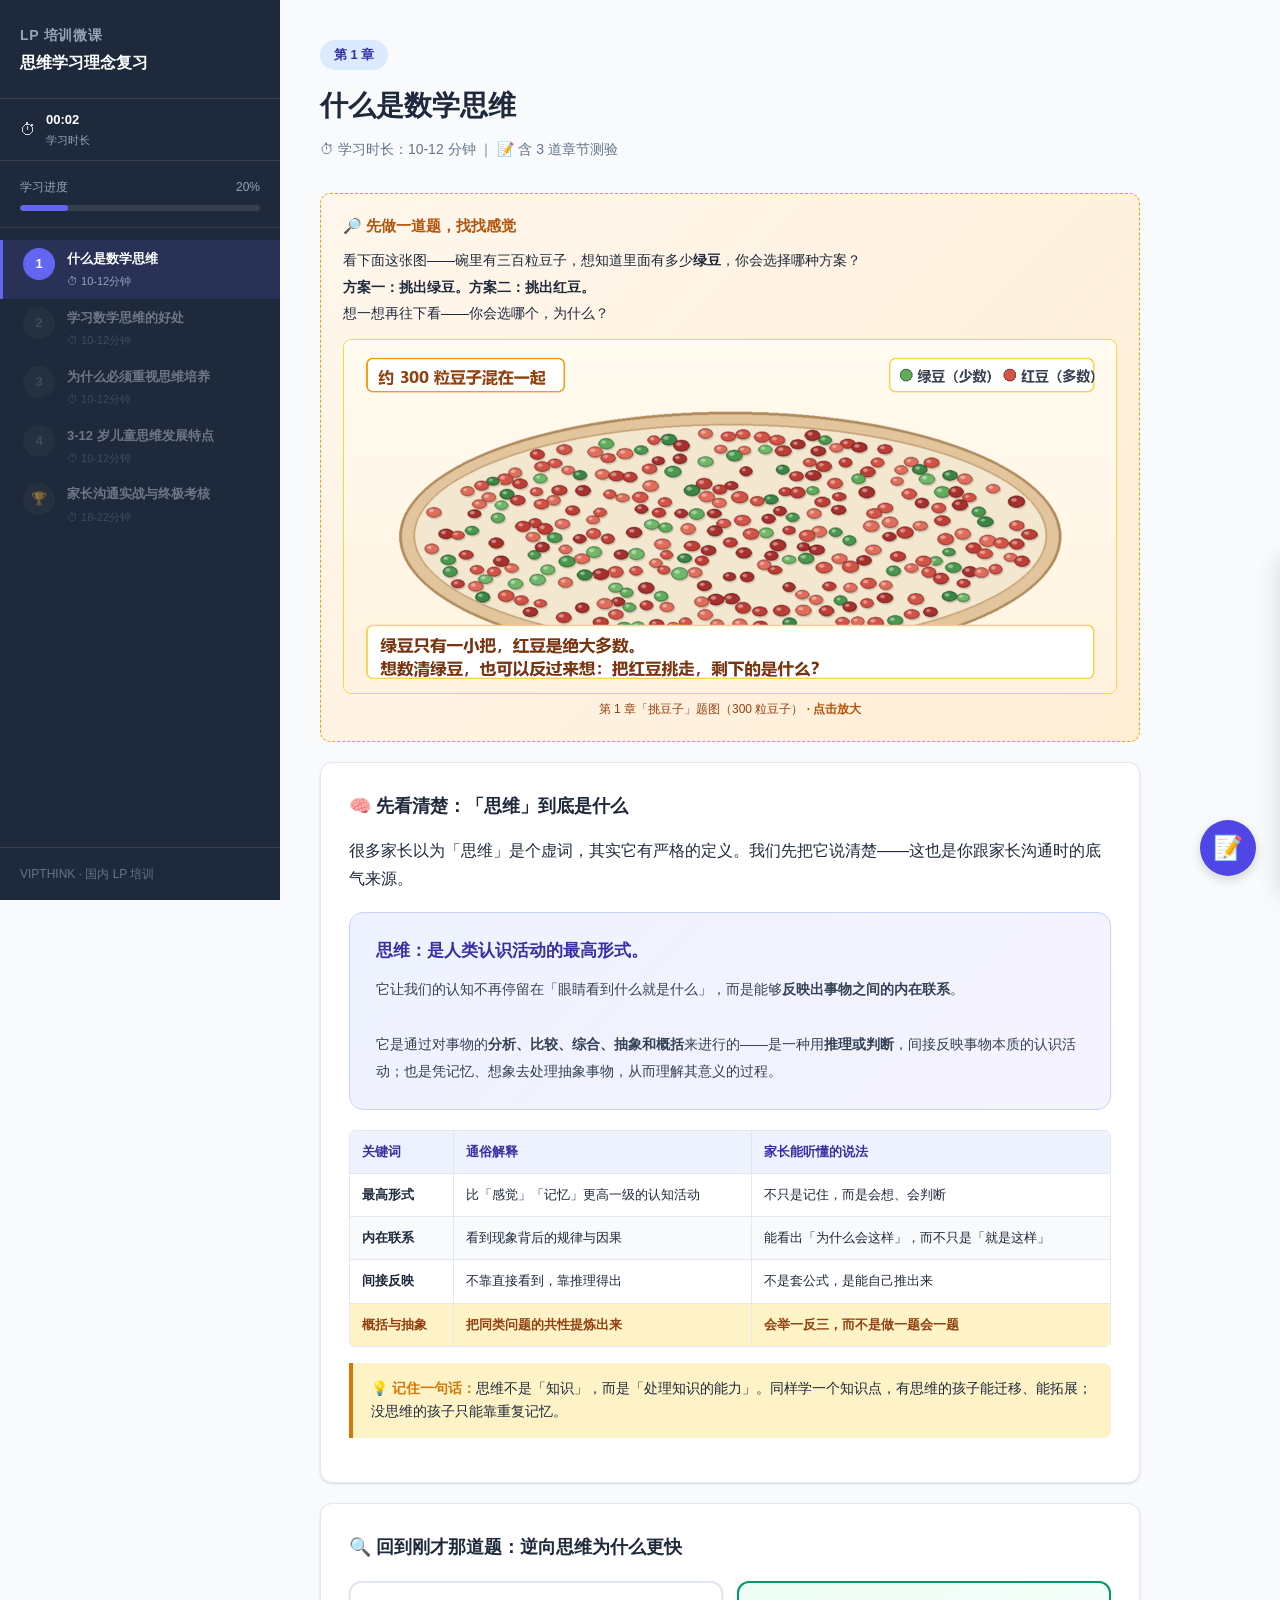
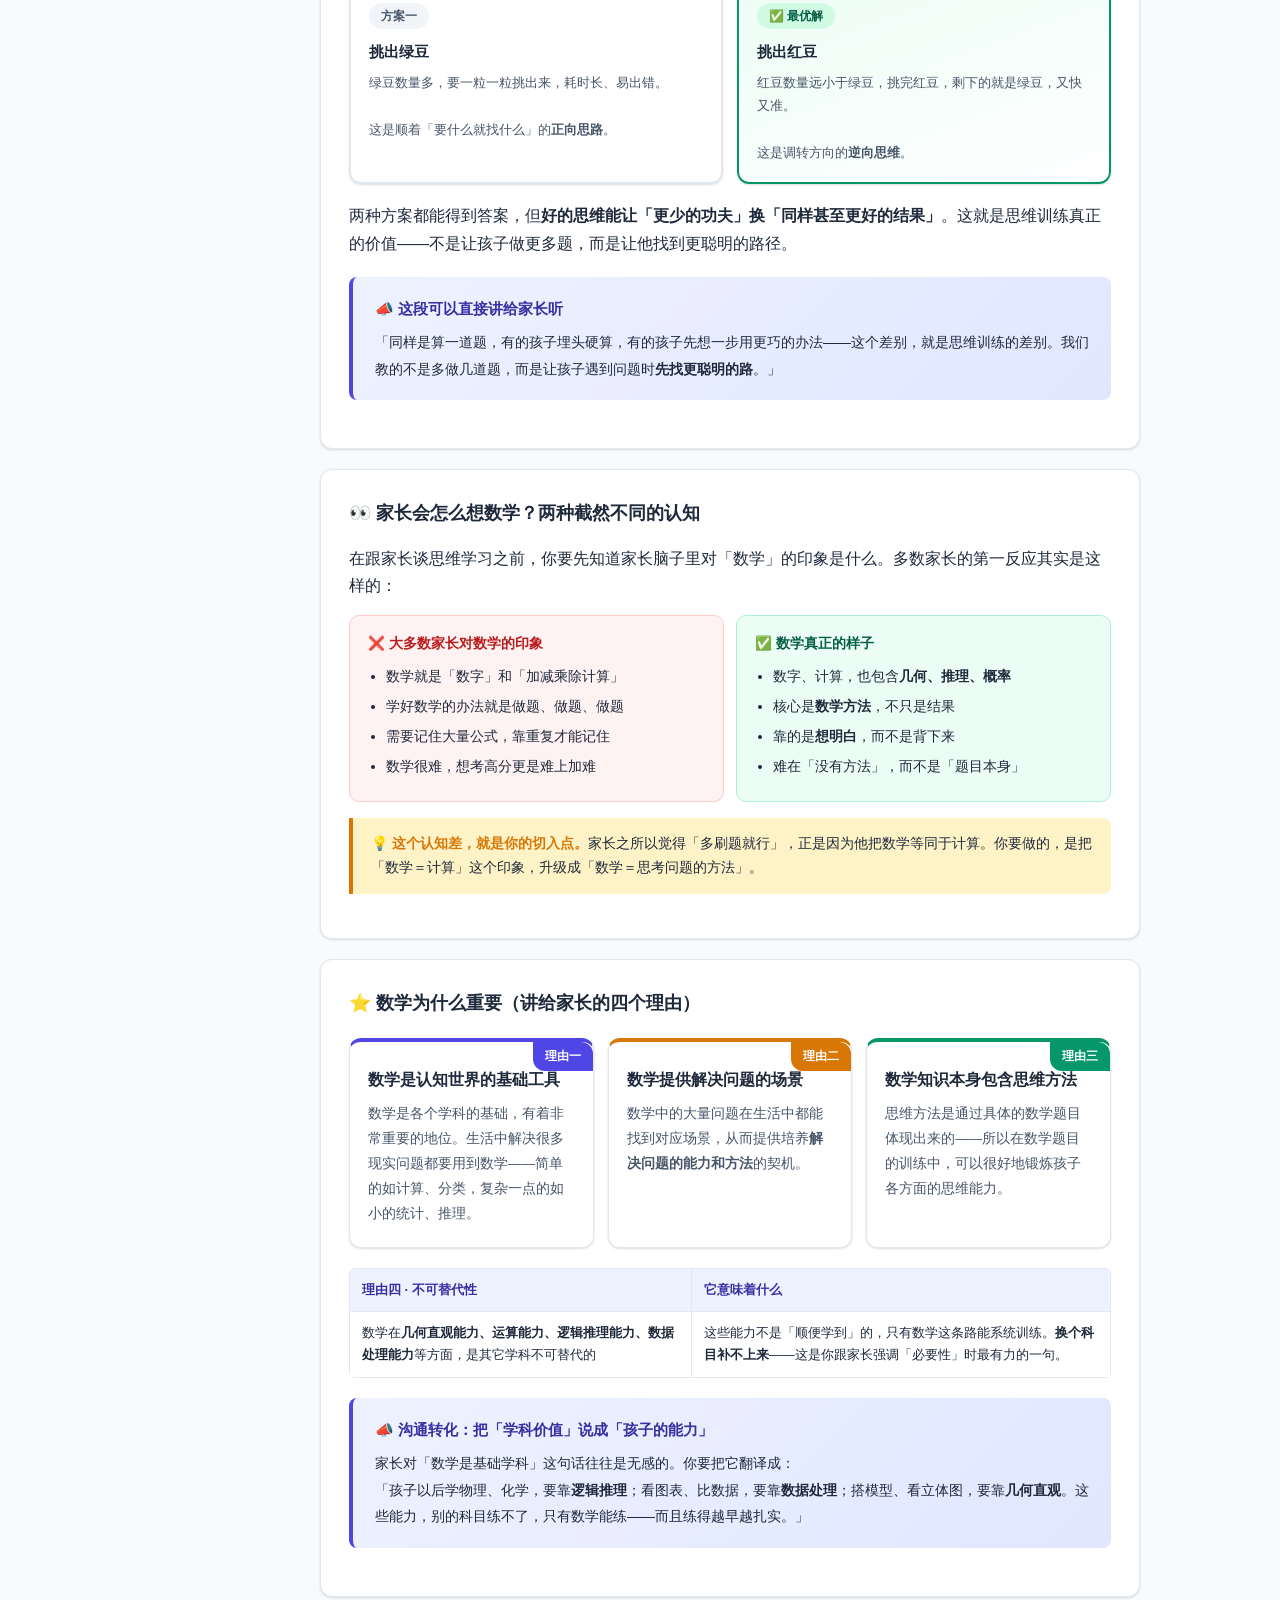
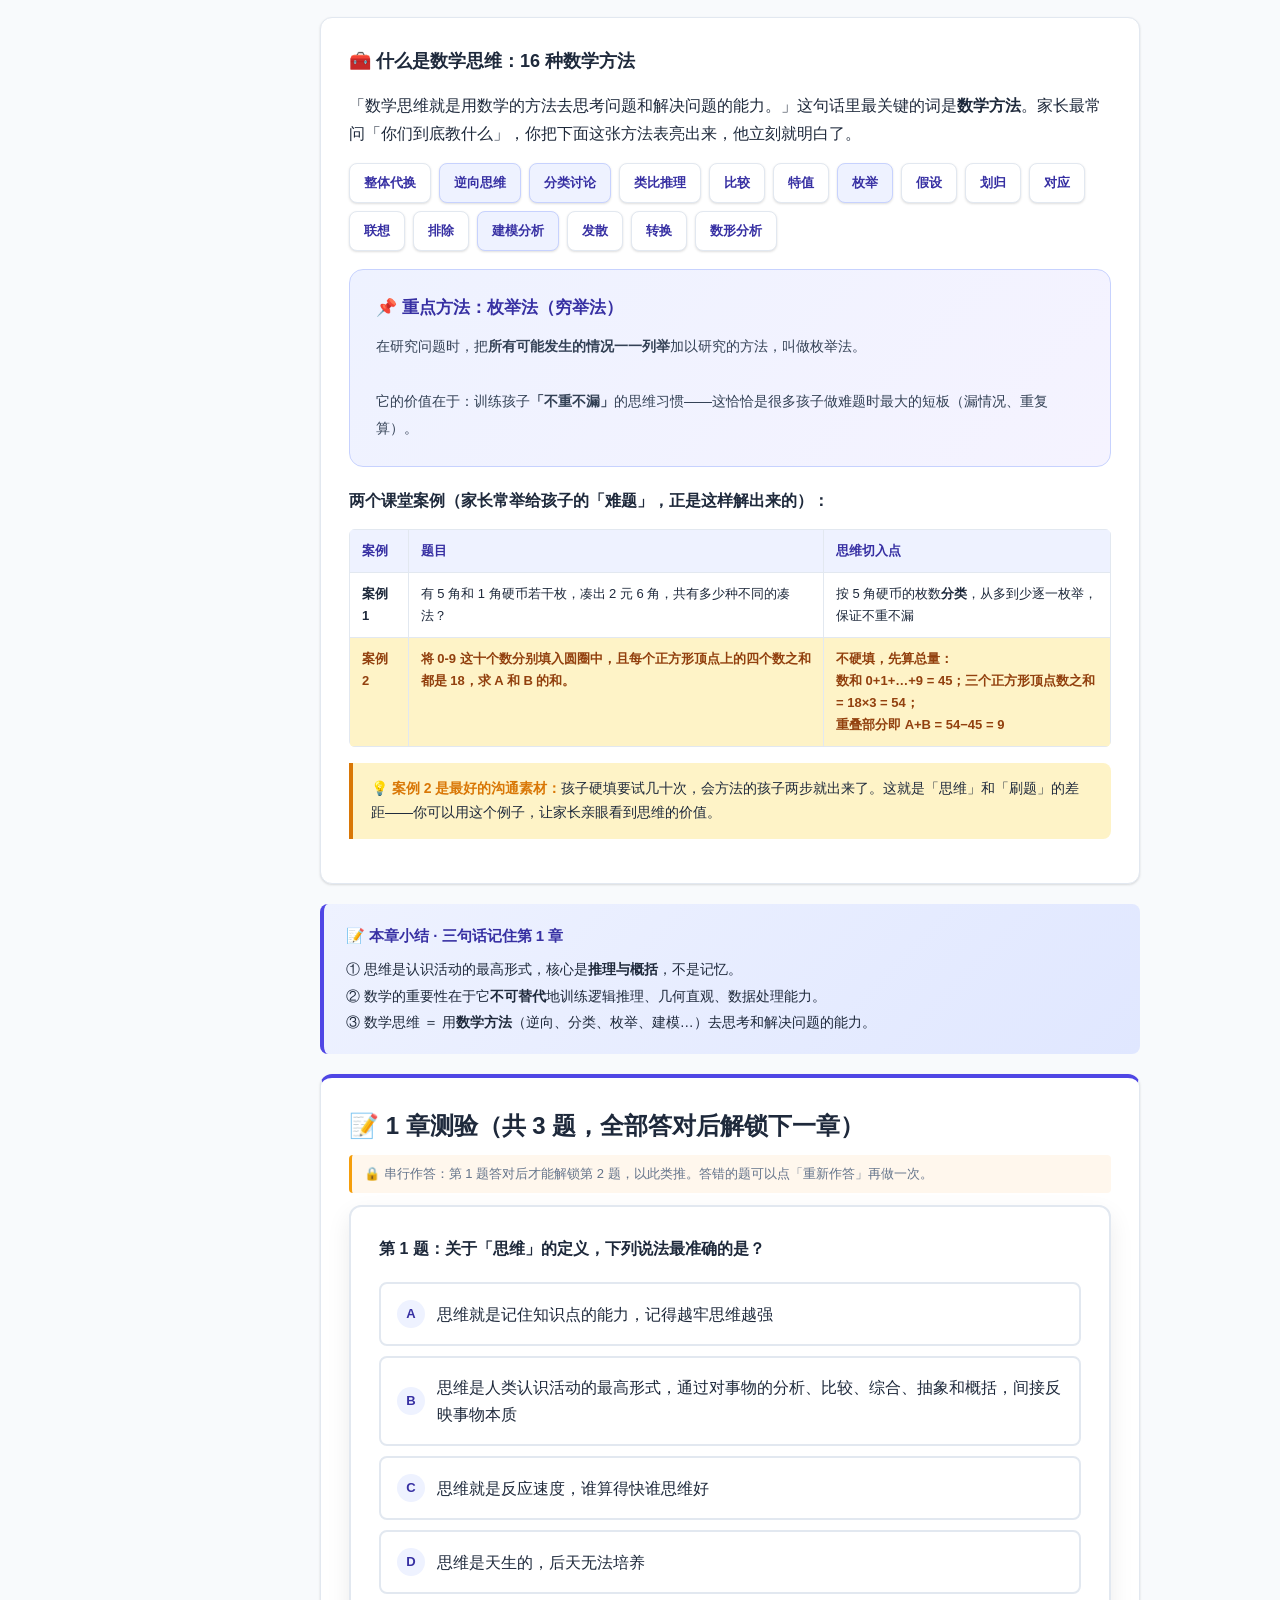
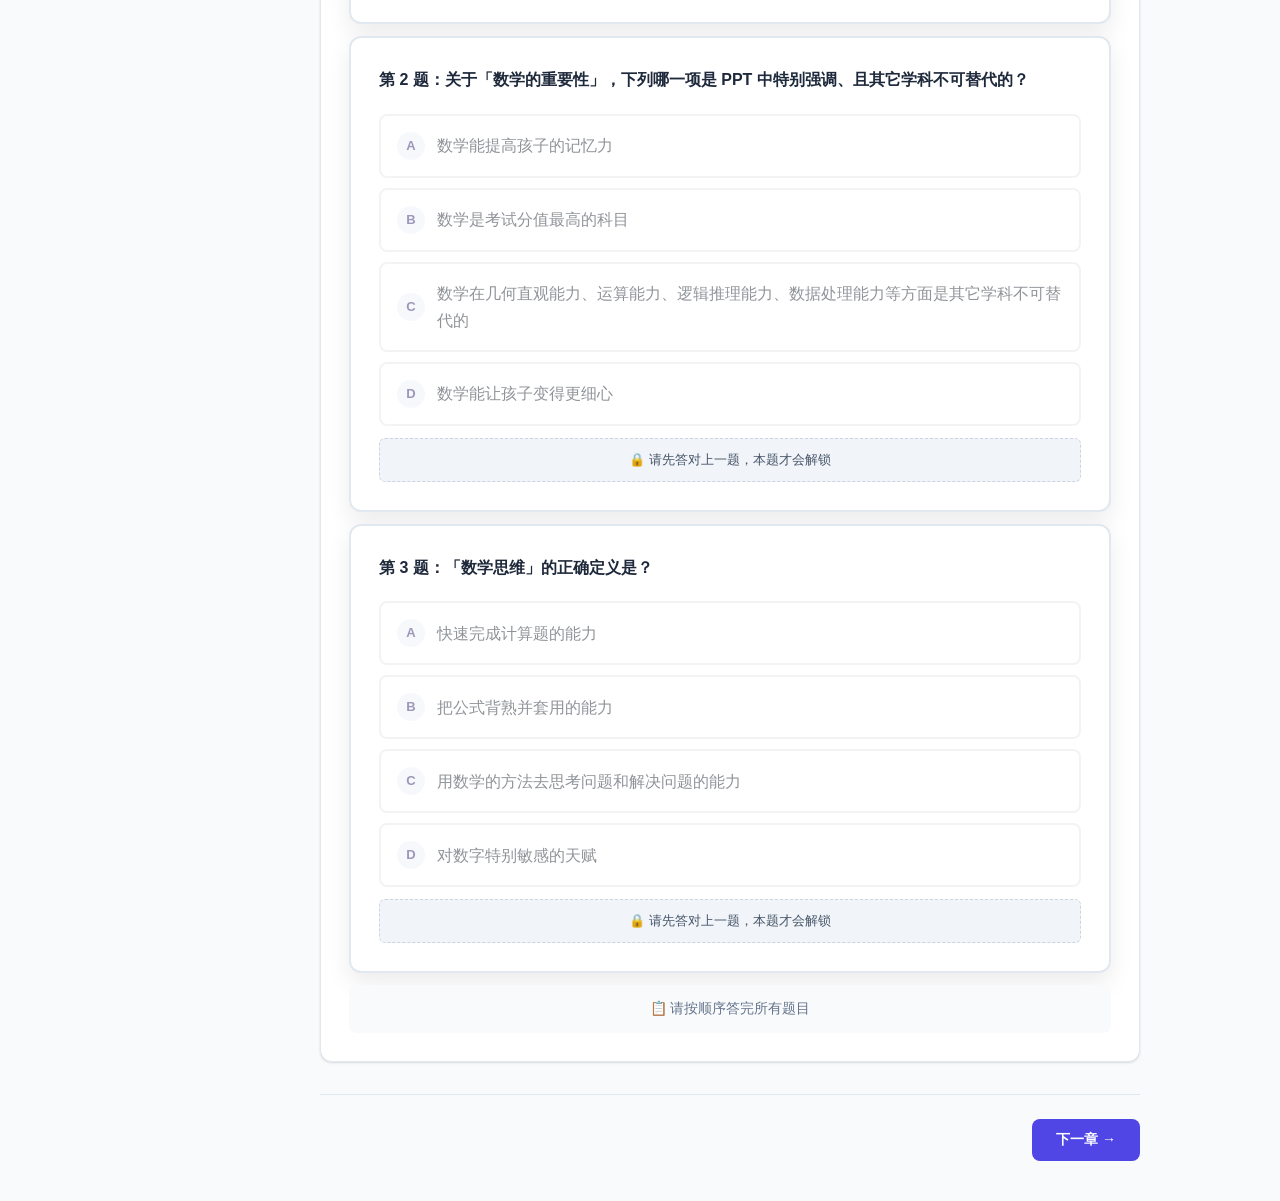
==== commit 8c3e3148: "第1章「挑豆子」题补上配图（豆子示意图） - 新增 _gen_fig_beans.py：用 Pillow 生成 300 粒豆子示意图   （绿豆约 66 粒作少数派、红豆约 234 粒作多数派，   " ====
--- a/index.html
+++ b/index.html
@@ -213,6 +213,19 @@
 /* ---------------- 场景激活框（章首） ---------------- */
 .activate-box{background:linear-gradient(135deg,#FFF7ED,#FFEDD5);border:1px dashed #F59E0B;border-radius:10px;padding:18px 22px;margin:0 0 20px;font-size:14px;line-height:1.9}
 .activate-box .at{font-weight:700;color:#B45309;display:block;margin-bottom:6px;font-size:15px}
+.activate-box .q-figure{margin:12px 0 4px;text-align:center}
+.activate-box .q-figure img{max-width:100%;height:auto;border-radius:8px;border:1px solid #FCD34D;background:#fff;display:block;margin:0 auto;cursor:zoom-in}
+.activate-box .q-figure figcaption{font-size:12px;color:#92400E;margin-top:6px;line-height:1.6}
+.activate-box .q-figure figcaption .zoom-hint{color:#B45309;font-weight:600}
+
+/* 题图放大预览 */
+.fig-zoom-overlay{position:fixed;inset:0;z-index:2000;background:rgba(15,23,42,.86);
+  display:none;align-items:center;justify-content:center;padding:20px;cursor:zoom-out}
+.fig-zoom-overlay.show{display:flex}
+.fig-zoom-overlay img{max-width:96vw;max-height:92vh;width:auto;height:auto;
+  border-radius:10px;background:#fff;box-shadow:0 20px 50px rgba(0,0,0,.5)}
+.fig-zoom-overlay .fz-close{position:absolute;top:14px;right:20px;color:#fff;font-size:28px;
+  line-height:1;background:none;border:none;cursor:pointer;font-family:inherit}
 
 /* ---------------- 表格 ---------------- */
 .table-wrap{overflow-x:auto;-webkit-overflow-scrolling:touch;margin:14px 0}
@@ -392,6 +405,10 @@
   .reason-card,.trait-box,.benefit-card,.teach-item,.axis-node,.angle-card,.say-col,.cd-item,.stat-item{min-width:0}
   .axis-arrow{transform:rotate(90deg);align-self:center}
   .script-tpl,.quote-line,.reflect-box,.activate-box{font-size:13px;padding:14px 16px}
+  /* 题图：窄屏下占满卡片宽度，保持完整可见 */
+  .activate-box .q-figure{margin:10px 0 4px}
+  .activate-box .q-figure img{width:100%}
+  .activate-box .q-figure figcaption{font-size:11.5px}
   .def-card{padding:18px 16px}
   table{font-size:12px}
   table th,table td{padding:8px}
@@ -435,13 +452,16 @@
 <div class="cert-overlay" id="certOverlay">
 <div class="cert-paper" id="certPaper">
 <h1>🏆 结业证书</h1><div class="sub">CERTIFICATE OF COMPLETION</div>
-<div class="body"><p>兹证明</p><p class="name" id="certStudentName">请填写姓名</p><p>已完成 VIPTHINK 班主任培训课程</p><p class="course">「思维学习理念复习」</p><p class="score" id="certScore">综合评定：通过</p><p class="final-score" id="certFinalScore">终极考核得分：-- 分</p>
+<div class="body"><p>兹证明</p><p class="name" id="certStudentName">请填写姓名</p><p>已完成 VIPTHINK 班主任培训课程</p><p class="course">「思维学习理念复习」</p><p class="score" id="certScore">综合评定：通过</p><p class="final-score" id="certFinalScore">情境应答演练：已通过 -- 个场景</p>
 <div class="cert-name-edit" id="certNameEdit" style="display:none;margin:16px auto 0;max-width:280px"><input type="text" id="certNameInput" placeholder="请输入你的姓名" style="width:100%;padding:10px 14px;border:2px solid var(--border);border-radius:8px;font-size:14px;font-family:inherit;text-align:center" maxlength="20"><button class="btn btn-sm" style="margin-top:10px;width:100%" onclick="saveCertName()">✍️ 确认姓名</button></div></div>
 <div class="cert-footer"><span id="certDate"></span><span>VIPTHINK</span></div>
 <div class="cert-actions"><button class="btn" onclick="printCertificate()">🖨️ 打印证书</button><button class="btn btn-outline" onclick="closeCertificate()">关闭</button></div>
 </div></div>
 
 <button class="notes-toggle" onclick="toggleNotes()">📝</button>
+<div class="fig-zoom-overlay" id="figZoomOverlay" onclick="if(event.target===this)closeZoomFigure()">
+<button class="fz-close" onclick="closeZoomFigure()" aria-label="关闭">✕</button>
+</div>
 <div class="notes-panel" id="notesPanel">
 <h3>📝 学习笔记 — <span id="notesChapterLabel" style="font-weight:400;font-size:13px;color:var(--text-secondary)"></span></h3>
 <textarea id="notesTextarea" placeholder="在这里记录你的学习心得..."></textarea>
@@ -449,7 +469,7 @@
 </div>
 
 <!-- ===== 课程数据（JSON） ===== -->
-<script id="appDataJson" type="application/json">{"title":"思维学习理念复习","lsPrefix":"cn_lp_thinking","orgName":"VIPTHINK","aiBaseUrl":"https://api.xiaomimimo.com/v1","aiModel":"mimo-v2.5-pro","allowedHosts":["ruanqiaoyun0-a11y.github.io","localhost","127.0.0.1"],"sections":[{"id":"s1","title":"什么是数学思维","duration":"10-12分钟","icon":"1","type":"content_quiz","content":"\n<div class=\"section-header\">\n  <span class=\"section-badge\">第 1 章</span>\n  <h1>什么是数学思维</h1>\n  <p class=\"duration\">⏱ 学习时长：10-12 分钟 ｜ 📝 含 3 道章节测验</p>\n</div>\n\n<div class=\"activate-box\">\n  <span class=\"at\">🔎 先做一道题，找找感觉</span>\n  假设图中有三百粒豆子，想知道里面有多少绿豆，你会选择哪种方案？<br>\n  <strong>方案一：挑出绿豆。方案二：挑出红豆。</strong><br>\n  想一想再往下看——你会选哪个，为什么？\n</div>\n\n<div class=\"card\">\n  <h2 class=\"card-title\">🧠 先看清楚：「思维」到底是什么</h2>\n  <p style=\"margin-bottom:14px;\">很多家长以为「思维」是个虚词，其实它有严格的定义。我们先把它说清楚——这也是你跟家长沟通时的底气来源。</p>\n  <div class=\"def-card\">\n    <div class=\"def-q\">思维：是人类认识活动的最高形式。</div>\n    <div class=\"def-a\">\n      它让我们的认知不再停留在「眼睛看到什么就是什么」，而是能够<strong>反映出事物之间的内在联系</strong>。<br><br>\n      它是通过对事物的<strong>分析、比较、综合、抽象和概括</strong>来进行的——是一种用<strong>推理或判断</strong>，间接反映事物本质的认识活动；也是凭记忆、想象去处理抽象事物，从而理解其意义的过程。\n    </div>\n  </div>\n  <div class=\"table-wrap\">\n    <table>\n      <thead><tr><th>关键词</th><th>通俗解释</th><th>家长能听懂的说法</th></tr></thead>\n      <tbody>\n        <tr><td><strong>最高形式</strong></td><td>比「感觉」「记忆」更高一级的认知活动</td><td>不只是记住，而是会想、会判断</td></tr>\n        <tr><td><strong>内在联系</strong></td><td>看到现象背后的规律与因果</td><td>能看出「为什么会这样」，而不只是「就是这样」</td></tr>\n        <tr><td><strong>间接反映</strong></td><td>不靠直接看到，靠推理得出</td><td>不是套公式，是能自己推出来</td></tr>\n        <tr class=\"tr-hot\"><td><strong>概括与抽象</strong></td><td>把同类问题的共性提炼出来</td><td>会举一反三，而不是做一题会一题</td></tr>\n      </tbody>\n    </table>\n  </div>\n  <div class=\"tips-box\">💡 <strong>记住一句话：</strong>思维不是「知识」，而是「处理知识的能力」。同样学一个知识点，有思维的孩子能迁移、能拓展；没思维的孩子只能靠重复记忆。</div>\n</div>\n\n<div class=\"card\">\n  <h2 class=\"card-title\">🔍 回到刚才那道题：逆向思维为什么更快</h2>\n  <div class=\"choice-demo\">\n    <div class=\"cd-item\">\n      <span class=\"cd-tag\">方案一</span>\n      <div class=\"cd-h\">挑出绿豆</div>\n      <div class=\"cd-d\">绿豆数量多，要一粒一粒挑出来，耗时长、易出错。<br><br>这是顺着「要什么就找什么」的<strong>正向思路</strong>。</div>\n    </div>\n    <div class=\"cd-item cd-best\">\n      <span class=\"cd-tag\">✅ 最优解</span>\n      <div class=\"cd-h\">挑出红豆</div>\n      <div class=\"cd-d\">红豆数量远小于绿豆，挑完红豆，剩下的就是绿豆，又快又准。<br><br>这是调转方向的<strong>逆向思维</strong>。</div>\n    </div>\n  </div>\n  <p>两种方案都能得到答案，但<strong>好的思维能让「更少的功夫」换「同样甚至更好的结果」</strong>。这就是思维训练真正的价值——不是让孩子做更多题，而是让他找到更聪明的路径。</p>\n  <div class=\"reflect-box\">\n    <span class=\"rt\">📣 这段可以直接讲给家长听</span>\n    「同样是算一道题，有的孩子埋头硬算，有的孩子先想一步用更巧的办法——这个差别，就是思维训练的差别。我们教的不是多做几道题，而是让孩子遇到问题时<strong>先找更聪明的路</strong>。」\n  </div>\n</div>\n\n<div class=\"card\">\n  <h2 class=\"card-title\">👀 家长会怎么想数学？两种截然不同的认知</h2>\n  <p style=\"margin-bottom:14px;\">在跟家长谈思维学习之前，你要先知道家长脑子里对「数学」的印象是什么。多数家长的第一反应其实是这样的：</p>\n  <div class=\"say-compare\">\n    <div class=\"say-col say-bad\">\n      <div class=\"sc-h\">❌ 大多数家长对数学的印象</div>\n      <ul>\n        <li>数学就是「数字」和「加减乘除计算」</li>\n        <li>学好数学的办法就是做题、做题、做题</li>\n        <li>需要记住大量公式，靠重复才能记住</li>\n        <li>数学很难，想考高分更是难上加难</li>\n      </ul>\n    </div>\n    <div class=\"say-col say-good\">\n      <div class=\"sc-h\">✅ 数学真正的样子</div>\n      <ul>\n        <li>数字、计算，也包含<strong>几何、推理、概率</strong></li>\n        <li>核心是<strong>数学方法</strong>，不只是结果</li>\n        <li>靠的是<strong>想明白</strong>，而不是背下来</li>\n        <li>难在「没有方法」，而不是「题目本身」</li>\n      </ul>\n    </div>\n  </div>\n  <div class=\"tips-box\">💡 <strong>这个认知差，就是你的切入点。</strong>家长之所以觉得「多刷题就行」，正是因为他把数学等同于计算。你要做的，是把「数学＝计算」这个印象，升级成「数学＝思考问题的方法」。</div>\n</div>\n\n<div class=\"card\">\n  <h2 class=\"card-title\">⭐ 数学为什么重要（讲给家长的四个理由）</h2>\n  <div class=\"reason-cards\">\n    <div class=\"reason-card rc-a\">\n      <span class=\"rc-tag\">理由一</span>\n      <div class=\"rc-h\">数学是认知世界的基础工具</div>\n      <div class=\"rc-b\">数学是各个学科的基础，有着非常重要的地位。生活中解决很多现实问题都要用到数学——简单的如计算、分类，复杂一点的如小的统计、推理。</div>\n    </div>\n    <div class=\"reason-card rc-b\">\n      <span class=\"rc-tag\">理由二</span>\n      <div class=\"rc-h\">数学提供解决问题的场景</div>\n      <div class=\"rc-b\">数学中的大量问题在生活中都能找到对应场景，从而提供培养<strong>解决问题的能力和方法</strong>的契机。</div>\n    </div>\n    <div class=\"reason-card rc-c\">\n      <span class=\"rc-tag\">理由三</span>\n      <div class=\"rc-h\">数学知识本身包含思维方法</div>\n      <div class=\"rc-b\">思维方法是通过具体的数学题目体现出来的——所以在数学题目的训练中，可以很好地锻炼孩子各方面的思维能力。</div>\n    </div>\n  </div>\n  <div class=\"table-wrap\" style=\"margin-top:18px;\">\n    <table>\n      <thead><tr><th>理由四 · 不可替代性</th><th>它意味着什么</th></tr></thead>\n      <tbody>\n        <tr><td>数学在<strong>几何直观能力、运算能力、逻辑推理能力、数据处理能力</strong>等方面，是其它学科不可替代的</td><td>这些能力不是「顺便学到」的，只有数学这条路能系统训练。<strong>换个科目补不上来</strong>——这是你跟家长强调「必要性」时最有力的一句。</td></tr>\n      </tbody>\n    </table>\n  </div>\n  <div class=\"reflect-box\">\n    <span class=\"rt\">📣 沟通转化：把「学科价值」说成「孩子的能力」</span>\n    家长对「数学是基础学科」这句话往往是无感的。你要把它翻译成：<br>\n    「孩子以后学物理、化学，要靠<strong>逻辑推理</strong>；看图表、比数据，要靠<strong>数据处理</strong>；搭模型、看立体图，要靠<strong>几何直观</strong>。这些能力，别的科目练不了，只有数学能练——而且练得越早越扎实。」\n  </div>\n</div>\n\n<div class=\"card\">\n  <h2 class=\"card-title\">🧰 什么是数学思维：16 种数学方法</h2>\n  <p style=\"margin-bottom:12px;\">「数学思维就是用数学的方法去思考问题和解决问题的能力。」这句话里最关键的词是<strong>数学方法</strong>。家长最常问「你们到底教什么」，你把下面这张方法表亮出来，他立刻就明白了。</p>\n  <div class=\"method-grid\">\n    <span class=\"method-chip\">整体代换</span>\n    <span class=\"method-chip hot\">逆向思维</span>\n    <span class=\"method-chip hot\">分类讨论</span>\n    <span class=\"method-chip\">类比推理</span>\n    <span class=\"method-chip\">比较</span>\n    <span class=\"method-chip\">特值</span>\n    <span class=\"method-chip hot\">枚举</span>\n    <span class=\"method-chip\">假设</span>\n    <span class=\"method-chip\">划归</span>\n    <span class=\"method-chip\">对应</span>\n    <span class=\"method-chip\">联想</span>\n    <span class=\"method-chip\">排除</span>\n    <span class=\"method-chip hot\">建模分析</span>\n    <span class=\"method-chip\">发散</span>\n    <span class=\"method-chip\">转换</span>\n    <span class=\"method-chip\">数形分析</span>\n  </div>\n  <div class=\"def-card\" style=\"margin-top:18px;\">\n    <div class=\"def-q\">📌 重点方法：枚举法（穷举法）</div>\n    <div class=\"def-a\">\n      在研究问题时，把<strong>所有可能发生的情况一一列举</strong>加以研究的方法，叫做枚举法。<br><br>\n      它的价值在于：训练孩子<strong>「不重不漏」</strong>的思维习惯——这恰恰是很多孩子做难题时最大的短板（漏情况、重复算）。\n    </div>\n  </div>\n  <p style=\"margin-top:14px;\"><strong>两个课堂案例（家长常举给孩子的「难题」，正是这样解出来的）：</strong></p>\n  <div class=\"table-wrap\">\n    <table>\n      <thead><tr><th>案例</th><th>题目</th><th>思维切入点</th></tr></thead>\n      <tbody>\n        <tr>\n          <td><strong>案例 1</strong></td>\n          <td>有 5 角和 1 角硬币若干枚，凑出 2 元 6 角，共有多少种不同的凑法？</td>\n          <td>按 5 角硬币的枚数<strong>分类</strong>，从多到少逐一枚举，保证不重不漏</td>\n        </tr>\n        <tr class=\"tr-hot\">\n          <td><strong>案例 2</strong></td>\n          <td>将 0-9 这十个数分别填入圆圈中，且每个正方形顶点上的四个数之和都是 18，求 A 和 B 的和。</td>\n          <td>不硬填，先算总量：<br>数和 0+1+…+9 = <strong>45</strong>；三个正方形顶点数之和 = 18×3 = <strong>54</strong>；<br>重叠部分即 <strong>A+B = 54−45 = 9</strong></td>\n        </tr>\n      </tbody>\n    </table>\n  </div>\n  <div class=\"tips-box\">💡 <strong>案例 2 是最好的沟通素材：</strong>孩子硬填要试几十次，会方法的孩子两步就出来了。这就是「思维」和「刷题」的差距——你可以用这个例子，让家长亲眼看到思维的价值。</div>\n  <div id=\"ch1-reflect\"></div>\n</div>\n\n<div class=\"reflect-box\">\n  <span class=\"rt\">📝 本章小结 · 三句话记住第 1 章</span>\n  ① 思维是认识活动的最高形式，核心是<strong>推理与概括</strong>，不是记忆。<br>\n  ② 数学的重要性在于它<strong>不可替代</strong>地训练逻辑推理、几何直观、数据处理能力。<br>\n  ③ 数学思维 ＝ 用<strong>数学方法</strong>（逆向、分类、枚举、建模…）去思考和解决问题的能力。\n</div>\n"},{"id":"s2","title":"学习数学思维的好处","duration":"10-12分钟","icon":"2","type":"content_quiz","content":"\n<div class=\"section-header\">\n  <span class=\"section-badge\">第 2 章</span>\n  <h1>学习数学思维的好处</h1>\n  <p class=\"duration\">⏱ 学习时长：10-12 分钟 ｜ 📝 含 3 道章节测验</p>\n</div>\n\n<div class=\"activate-box\">\n  <span class=\"at\">🔎 家长最常问的一句话</span>\n  「学这个思维，到底对孩子有什么用？」<br>\n  <strong>这一章给你五个答案，每一句都能直接讲给家长听。</strong>\n</div>\n\n<div class=\"benefit-grid\">\n  <div class=\"benefit-card\">\n    <div class=\"bc-ico\">🏗️</div>\n    <div class=\"bc-h\">为其他学科打好基础</div>\n    <div class=\"bc-b\">数理化的底层能力，语文英语的理解分析能力，都由此而来。</div>\n  </div>\n  <div class=\"benefit-card\">\n    <div class=\"bc-ico\">💡</div>\n    <div class=\"bc-h\">开拓解题思路</div>\n    <div class=\"bc-b\">从「套公式」升级为「分析判断、逻辑推理」，越往高年级越明显。</div>\n  </div>\n  <div class=\"benefit-card\">\n    <div class=\"bc-ico\">⚡</div>\n    <div class=\"bc-h\">高效率解决问题</div>\n    <div class=\"bc-b\">条理性分析、抓住关键点，同样时间做更多、更准。</div>\n  </div>\n  <div class=\"benefit-card\">\n    <div class=\"bc-ico\">🌟</div>\n    <div class=\"bc-h\">意志品质的锻炼</div>\n    <div class=\"bc-b\">难度递增时坚持钻研，养成受用一生的思维品质。</div>\n  </div>\n  <div class=\"benefit-card\">\n    <div class=\"bc-ico\">😊</div>\n    <div class=\"bc-h\">增强自信心</div>\n    <div class=\"bc-b\">做事有条理、有办法，形成良性循环，孩子更有底气。</div>\n  </div>\n</div>\n\n<div class=\"why-block\">\n  <div class=\"wb-head\"><div class=\"wb-ico\">🏗️</div><div class=\"wb-h\">好处一 · 为其他学科打好基础</div></div>\n  <div class=\"wb-b\">\n    从小培养和锻炼孩子的数学思维能力，对孩子的每个阶段学习和成长都是有益的。数学思维的学习，可以为数学这门学科打下良好的基础，同时还能培养<strong>空间想象能力、抽象思维能力</strong>等。<br><br>\n    我们都知道，等孩子上了初中、高中，每门课程难度都在加大，尤其是数理化。如果孩子在小学阶段通过锻炼数学思维，让思维能力得以提高增强，孩子<strong>头脑灵活、逻辑思维强</strong>，那后期学好数理化课程都能轻松应对。<br><br>\n    同时，学习数学思维还能锻炼孩子的<strong>理解分析能力</strong>，这又能对学习语文、英语等也有很大的帮助。\n  </div>\n</div>\n\n<div class=\"why-block\">\n  <div class=\"wb-head\"><div class=\"wb-ico\">💡</div><div class=\"wb-h\">好处二 · 开拓解题思路（最关键的一条）</div></div>\n  <div class=\"wb-b\">\n    孩子在小学阶段所学的数学知识，主要还是以<strong>感性认识和形象思维</strong>为主。说得通俗点：对于小学 3 年级以前，绝大多数数学题只要记住定义和公式，一般都能求解出来——注重的是一个<strong>「套」</strong>字。<br><br>\n    但<strong>四年级以后</strong>要想学得好，就要有学习方法了。如果不对孩子进行数学思维训练，那么进入初高中之后，课程难度陡增，孩子解题方式却依然停留在初级阶段，成绩自然会一落千丈。<br><br>\n    因此学习数学思维、运用数学思维解题，经过<strong>分析判断、逻辑推理</strong>等方法「抽丝剥茧」，提升逻辑推理和抽象思维能力，才能开拓解题思路、取得更好的成绩。\n  </div>\n  <div class=\"table-wrap\">\n    <table>\n      <thead><tr><th>阶段</th><th>题目特点</th><th>需要的能力</th><th>没学思维会怎样</th></tr></thead>\n      <tbody>\n        <tr><td><strong>三年级以前</strong></td><td>记住定义和公式基本就能解</td><td>记性 + 「套」</td><td>成绩看不出差别，家长容易误以为「够用」</td></tr>\n        <tr class=\"tr-hot\"><td><strong>四年级以后</strong></td><td>需要分析、推理、多步思考</td><td>逻辑推理 + 抽象思维</td><td>解题方式还停在初级阶段，<strong>成绩一落千丈</strong></td></tr>\n        <tr><td><strong>初高中</strong></td><td>数理化难度陡增</td><td>系统化的思维能力</td><td>越学越吃力，越补越被动</td></tr>\n      </tbody>\n    </table>\n  </div>\n  <div class=\"tips-box\">💡 <strong>这是最有说服力的一条：</strong>家长常说「我家孩子现在成绩挺好的，不需要」。你要回应——<strong>三年级以前看不出差别，恰恰是最危险的信号</strong>。等到四年级现出原形，思维习惯已经基本定型，补起来要花好几倍力气。</div>\n</div>\n\n<div class=\"why-block\">\n  <div class=\"wb-head\"><div class=\"wb-ico\">⚡</div><div class=\"wb-h\">好处三 · 高效率解决问题</div></div>\n  <div class=\"wb-b\">\n    一谈到数学学习，大家首先想到的就是「会解题」。确实，解决数学问题是数学学习的重要方面，新课标也要求「学生在学习基础知识和掌握基本技能的同时，不断积累解决数学问题的活动经验，获取分析问题和解决问题的能力」。<br><br>\n    培养孩子有效的<strong>思维活动方法</strong>，建立相对全面的<strong>数学思维模型</strong>，条理性分析、找出问题的异同与关键点进行解答，从而提高解决问题的能力和效率。\n  </div>\n</div>\n\n<div class=\"why-block\">\n  <div class=\"wb-head\"><div class=\"wb-ico\">🌟</div><div class=\"wb-h\">好处四 · 意志品质的锻炼</div></div>\n  <div class=\"wb-b\">\n    抓住幼儿的<strong>数学敏感期</strong>——大部分孩子刚学数学时都是兴趣盎然、信心十足的，但随着课程深入、难度越来越大，这时候对孩子的意志力是一种考验。<br><br>\n    少部分孩子凭借天分钻研进去、通过努力得到了一定成效；大多数孩子则需要在家长的陪伴、引导下才能完成学习。<br><br>\n    但不论学得如何，<strong>贵在坚持</strong>——这个过程培养的是孩子对数学思维锻炼的兴趣度和<strong>钻研精神</strong>，而这种思维品质对于今后孩子在数学学习方面、面对困难挫折方面，都有着至关重要的作用。\n  </div>\n</div>\n\n<div class=\"why-block\">\n  <div class=\"wb-head\"><div class=\"wb-ico\">😊</div><div class=\"wb-h\">好处五 · 增强自信心</div></div>\n  <div class=\"wb-b\">\n    数学思维跟我们的生活息息相关。比如<strong>有序思考</strong>，能让你做事分清主次、提高时间管理能力；<strong>正向与逆向思考</strong>能提高解决问题的能力，让自己更有办法；<strong>发散思考</strong>能让你变得更有创意；<strong>逻辑思考</strong>能提高办事效率以及语言表达能力……<br><br>\n    这就是数学思维带给我们的益处——让我们能够多角度地观察事物，跳出思维的局限性，用创造性思维去解决问题。一件事，当你能够通过不一样的思路去看待时，你就能够发现不一样的解决方法。<br><br>\n    当孩子做任何事情都有条有理、思路清晰，形成<strong>良性循环</strong>，做起事情来也会事半功倍、更有信心。\n  </div>\n</div>\n\n<div class=\"card\">\n  <h2 class=\"card-title\">📋 五大好处速查表（沟通时随手可用）</h2>\n  <div class=\"table-wrap\">\n    <table>\n      <thead><tr><th>好处</th><th>一句家长听得懂的话</th></tr></thead>\n      <tbody>\n        <tr><td><strong>打好学科基础</strong></td><td>「数理化靠逻辑推理，语文英语靠理解分析，这些底子都是思维给的。」</td></tr>\n        <tr class=\"tr-hot\"><td><strong>开拓解题思路</strong></td><td>「三年级以前靠记，四年级以后靠想——不早点练思维，越往后越吃力。」</td></tr>\n        <tr><td><strong>高效解决问题</strong></td><td>「会思维的孩子，用更少的功夫拿同样的结果。」</td></tr>\n        <tr><td><strong>锻炼意志品质</strong></td><td>「难度上来时能不能坚持钻研，靠的是这几年养成的习惯。」</td></tr>\n        <tr><td><strong>增强自信心</strong></td><td>「孩子做事有条理、有办法，自然越来越有底气。」</td></tr>\n      </tbody>\n    </table>\n  </div>\n</div>\n\n<div class=\"reflect-box\">\n  <span class=\"rt\">📝 本章小结 · 一句话记住第 2 章</span>\n  学数学思维不是为了一门课，而是为孩子装上一套<strong>「怎么想问题」的底层系统</strong>——它同时喂养学科成绩、学习方法、抗挫能力和自信心。\n</div>\n"},{"id":"s3","title":"为什么必须重视思维培养","duration":"10-12分钟","icon":"3","type":"content_quiz","content":"\n<div class=\"section-header\">\n  <span class=\"section-badge\">第 3 章</span>\n  <h1>为什么必须重视思维培养</h1>\n  <p class=\"duration\">⏱ 学习时长：10-12 分钟 ｜ 📝 含 3 道章节测验</p>\n</div>\n\n<div class=\"activate-box\">\n  <span class=\"at\">🔎 家长最常说的拖延理由</span>\n  「现在是小学，没那么急吧？等初中再说。」<br>\n  <strong>这一章给你三个「不能等」的理由——政策在变、人才需求在变、孩子的时间窗口在关。</strong>\n</div>\n\n<div class=\"reason-cards\">\n  <div class=\"reason-card rc-a\">\n    <span class=\"rc-tag\">理由一</span>\n    <div class=\"rc-h\">政策风向变了：国家直接喊停「填鸭式教育」</div>\n    <div class=\"rc-b\">新课标明确提出，数学核心素养的培养重点<strong>从单纯的计算能力，转向逻辑推理和抽象建模能力</strong>——这体现了教育理念的深刻变革。</div>\n  </div>\n  <div class=\"reason-card rc-b\">\n    <span class=\"rc-tag\">理由二</span>\n    <div class=\"rc-h\">国家战略：科技人才缺口与数理思维的重要性</div>\n    <div class=\"rc-b\">目前我国面临科技人才的巨大缺口，<strong>预计到 2030 年将达到 600 万</strong>。数理思维作为人工智能时代的基础能力，对培养科技人才至关重要。</div>\n  </div>\n  <div class=\"reason-card rc-c\">\n    <span class=\"rc-tag\">理由三</span>\n    <div class=\"rc-h\">关键期警示与脑科学依据</div>\n    <div class=\"rc-b\">脑科学研究表明，<strong>12 岁之前是孩子逻辑思维发展的黄金时期</strong>。一旦错过这个阶段，思维模式可能会逐渐固化，难以进行有效的调整和改变。</div>\n  </div>\n</div>\n\n<div class=\"card\">\n  <h2 class=\"card-title\">📜 理由一详解 · 政策风向：从「算得快」到「想得清」</h2>\n  <div class=\"table-wrap\">\n    <table>\n      <thead><tr><th>变化方向</th><th>过去</th><th>现在（新课标）</th></tr></thead>\n      <tbody>\n        <tr><td><strong>数学核心素养</strong></td><td>重点考核单纯的计算能力</td><td>转向<strong>逻辑推理和抽象建模能力</strong></td></tr>\n        <tr class=\"tr-hot\"><td><strong>中高考命题趋势</strong></td><td>靠反复刷题、记题型可取高分</td><td>压轴题<strong>淘汰「伪学霸」</strong>，考察「概念关联分析」与「创新解题能力」</td></tr>\n        <tr><td><strong>命题深度</strong></td><td>难在计算量</td><td>难度和区分度不断提高，旨在筛选出<strong>真正具备数学思维能力</strong>的学生</td></tr>\n      </tbody>\n    </table>\n  </div>\n  <div class=\"tips-box\">💡 <strong>怎么说给家长听：</strong>「以前拼谁刷题多，现在拼谁真的会想。中高考压轴题就是在淘汰靠刷题堆出来的『伪学霸』——孩子如果只会套题型，越到高年级越吃亏。」</div>\n</div>\n\n<div class=\"card\">\n  <h2 class=\"card-title\">🇨🇳 理由二详解 · 国家战略：人才缺口与职场预演</h2>\n  <div class=\"stat-box\">\n    <div class=\"stat-item\">\n      <div class=\"st-n\">600 万</div>\n      <div class=\"st-l\">预计到 2030 年<br>我国科技人才缺口</div>\n    </div>\n    <div class=\"stat-item\">\n      <div class=\"st-n\">&lt; 30%</div>\n      <div class=\"st-l\">谷歌、华为等名企<br>逻辑推理测试的通过率</div>\n    </div>\n    <div class=\"stat-item\">\n      <div class=\"st-n\">1 : 3</div>\n      <div class=\"st-l\">1 小时思维训练<br>≈ 3 小时无效刷题</div>\n    </div>\n  </div>\n  <div class=\"why-block\" style=\"margin-top:18px;\">\n    <div class=\"wb-head\"><div class=\"wb-ico\">🏢</div><div class=\"wb-h\">职场预演：名企在招人时就考逻辑</div></div>\n    <div class=\"wb-b\">\n      在职场中，许多知名企业如<strong>谷歌、华为</strong>等在招聘过程中都设置了<strong>逻辑推理测试</strong>，以此来筛选出具有优秀思维能力的人才。<br><br>\n      然而数据显示，这些逻辑推理测试的<strong>通过率不足 30%</strong>——这说明在当前的教育体系中，学生的思维能力培养还存在很大的不足。\n    </div>\n  </div>\n  <div class=\"why-block\">\n    <div class=\"wb-head\"><div class=\"wb-ico\">💰</div><div class=\"wb-h\">投入产出比：1 小时思维训练 ＝ 3 小时无效刷题</div></div>\n    <div class=\"wb-b\">\n      从教育投资的性价比来看，思维训练具有显著优势。研究表明，<strong>1 小时的思维训练相当于 3 小时的无效刷题</strong>。<br><br>\n      这意味着通过系统的思维训练，学生可以在<strong>更短的时间内取得更好的学习效果</strong>，提高学习效率，为未来的发展奠定基础。\n    </div>\n  </div>\n  <div class=\"reflect-box\">\n    <span class=\"rt\">📣 沟通转化：把「国家大事」说成「你家孩子的账」</span>\n    家长对「国家战略」往往无感，你要落到他自己的投入产出上：<br>\n    「您给孩子报班，本质是买时间。同样的时间，<strong>练思维的孩子能得到 3 倍的效果</strong>——这不是我编的，是研究数据。您是想让孩子把时间花在『1 小时顶 1 小时』的重复刷题上，还是『1 小时顶 3 小时』的思维训练上？」\n  </div>\n</div>\n\n<div class=\"card\">\n  <h2 class=\"card-title\">🧠 理由三详解 · 关键期：为什么必须是 12 岁以前</h2>\n  <div class=\"def-card\">\n    <div class=\"def-q\">⏰ 12 岁之前，是孩子逻辑思维发展的黄金时期。</div>\n    <div class=\"def-a\">\n      脑科学研究表明，这个阶段孩子的大脑可塑性最强、思维模式尚未定型。<strong>一旦错过这个阶段，思维模式可能会逐渐固化，难以进行有效的调整和改变。</strong><br><br>\n      这就是为什么「等初中再说」是最危险的想法——等到初中，孩子的思维方式已经在小学阶段「长成」了，改起来事倍功半。\n    </div>\n  </div>\n  <div class=\"say-compare\">\n    <div class=\"say-col say-bad\">\n      <div class=\"sc-h\">❌ 家长常见的认知误区</div>\n      <ul>\n        <li>「小学成绩好就行，思维以后再说」</li>\n        <li>「多刷题就能提分，报思维班没必要」</li>\n        <li>「等初中难度上来了自然会重视」</li>\n        <li>把思维培养当成「锦上添花」</li>\n      </ul>\n    </div>\n    <div class=\"say-col say-good\">\n      <div class=\"sc-h\">✅ 市场真相与正确认知</div>\n      <ul>\n        <li>当前市场上许多家长仍<strong>过度依赖刷题</strong>提升成绩</li>\n        <li>由此<strong>忽视、错过了思维能力的黄金培养期</strong></li>\n        <li>成绩是结果，思维才是原因——因上努力才有效</li>\n        <li>思维培养是<strong>不可逆的投资窗口</strong>，过时不补</li>\n      </ul>\n    </div>\n  </div>\n  <div class=\"tips-box\">💡 <strong>这句话要说得郑重：</strong>「我不是催您现在花钱，而是提醒您——有些窗口关上了就真的关上了。12 岁前思维还能『塑形』，12 岁后只能『修补』。您现在做的决定，是在孩子的黄金期里下注。」</div>\n</div>\n\n<div class=\"card\">\n  <h2 class=\"card-title\">📋 三大理由速查表</h2>\n  <div class=\"table-wrap\">\n    <table>\n      <thead><tr><th>维度</th><th>核心事实</th><th>对家长的一句话</th></tr></thead>\n      <tbody>\n        <tr><td><strong>政策风向</strong></td><td>新课标转向逻辑推理与抽象建模；中高考压轴题淘汰「伪学霸」</td><td>「拼刷题的时代过去了，现在拼真会想。」</td></tr>\n        <tr><td><strong>国家战略</strong></td><td>2030 年科技人才缺口 600 万；名企逻辑测试通过率不足 30%；1 小时思维训练 = 3 小时刷题</td><td>「未来要的人才会想，不是会背。」</td></tr>\n        <tr class=\"tr-hot\"><td><strong>关键期</strong></td><td>12 岁前是逻辑思维黄金期，错过难调整</td><td>「黄金期不等人，错过了补起来要好几倍力气。」</td></tr>\n      </tbody>\n    </table>\n  </div>\n</div>\n\n<div class=\"reflect-box\">\n  <span class=\"rt\">📝 本章小结 · 三个「不能等」</span>\n  ① 政策<strong>不能等</strong>——评价标准已经变了。<br>\n  ② 需求<strong>不能等</strong>——未来职场考的正是思维能力。<br>\n  ③ 时间<strong>不能等</strong>——12 岁前的黄金期，过去了就不再回来。\n</div>\n"},{"id":"s4","title":"3-12 岁儿童思维发展特点","duration":"10-12分钟","icon":"4","type":"content_quiz","content":"\n<div class=\"section-header\">\n  <span class=\"section-badge\">第 4 章</span>\n  <h1>3-12 岁儿童思维发展特点</h1>\n  <p class=\"duration\">⏱ 学习时长：10-12 分钟 ｜ 📝 含 3 道章节测验</p>\n</div>\n\n<div class=\"activate-box\">\n  <span class=\"at\">🔎 这一章解决一个高频沟通难题</span>\n  家长问：「我家孩子这个年纪，学思维到底在学什么？会不会太早？」<br>\n  <strong>懂发展阶段，你就能用「孩子现在在哪、下一步会变难在哪」两句话说清楚——这是最专业的回答。</strong>\n</div>\n\n<div class=\"card\">\n  <h2 class=\"card-title\">🔬 皮亚杰认知发展四阶段</h2>\n  <p style=\"margin-bottom:16px;\">当代著名认知心理学家<strong>皮亚杰</strong>在多年的观察、研究基础上，提出了独特的儿童思维发展阶段理论，认为儿童的思维发展分为<strong>四个阶段</strong>。这是我们理解孩子「为什么现在学这个」的理论地基。</p>\n  <div class=\"stage-axis\">\n    <div class=\"axis-node\">\n      <div class=\"an-age\">0~2 岁</div>\n      <div class=\"an-h\">感知运动阶段</div>\n      <div class=\"an-d\">直觉行动思维</div>\n    </div>\n    <div class=\"axis-arrow\">→</div>\n    <div class=\"axis-node an-hot\">\n      <div class=\"an-age\">2~6/7 岁</div>\n      <div class=\"an-h\">前运算阶段</div>\n      <div class=\"an-d\">具体形象思维</div>\n    </div>\n    <div class=\"axis-arrow\">→</div>\n    <div class=\"axis-node an-hot\">\n      <div class=\"an-age\">6/7~11/12 岁</div>\n      <div class=\"an-h\">具体运算阶段</div>\n      <div class=\"an-d\">逻辑抽象思维萌芽</div>\n    </div>\n    <div class=\"axis-arrow\">→</div>\n    <div class=\"axis-node\">\n      <div class=\"an-age\">11/12~14/15 岁</div>\n      <div class=\"an-h\">形式运算阶段</div>\n      <div class=\"an-d\">逻辑抽象思维</div>\n    </div>\n  </div>\n  <div class=\"table-wrap\">\n    <table>\n      <thead><tr><th>阶段</th><th>年龄</th><th>思维水平</th><th>典型特征</th></tr></thead>\n      <tbody>\n        <tr><td><strong>感知运动阶段</strong></td><td>0~2 岁</td><td>直觉行动思维</td><td>为了对付当前世界，婴儿组织天然的动作图式，如吮吸、抓握、打击等；在主观与客体交往中，逐渐实现感觉与动作的分化和精确化。</td></tr>\n        <tr class=\"tr-hot\"><td><strong>前运算阶段</strong></td><td>2~6/7 岁</td><td>具体形象思维</td><td>由于语言的参与，儿童学会了用符号和内部想象去思维，但其思维不够系统且不具备可逆性，有极强的「自我中心主义」。</td></tr>\n        <tr class=\"tr-hot\"><td><strong>具体运算阶段</strong></td><td>6/7~11/12 岁</td><td>逻辑抽象思维萌芽</td><td>儿童发展了有条不紊地思维的能力，可以进行简单抽象思维；守恒观念形成，但仅仅在能借助于具体对象与活动时才可能这样做。</td></tr>\n        <tr><td><strong>形式运算阶段</strong></td><td>11/12~14/15 岁</td><td>逻辑抽象思维</td><td>能够根据逻辑推理、归纳或演绎方式来解决问题；能理解符号意义、隐喻和直喻，能做一定的概括；思维具有可逆性、补偿性和灵活性。</td></tr>\n      </tbody>\n    </table>\n  </div>\n  <div class=\"tips-box\">💡 <strong>沟通要点：</strong>3-12 岁正好横跨<strong>前运算阶段</strong>与<strong>具体运算阶段</strong>——这是孩子从「具体形象思维」向「逻辑抽象思维」过渡的关键窗口。你教的每一个思维方法，都是在帮孩子完成这次跨越。</div>\n</div>\n\n<div class=\"card\">\n  <h2 class=\"card-title\">🧒 幼儿思维发展特点（前运算阶段 · 以具体形象思维为主）</h2>\n  <div class=\"trait-box\" style=\"margin-top:0;\">\n    <ul class=\"trait-list\">\n      <li><span class=\"tl-k\">单向思维</span><span>思维具有<strong>不可逆性</strong>——知道 3+2=5，但算不出 5−2。</span></li>\n      <li><span class=\"tl-k\">模仿思维</span><span>喜欢模仿，但只能<strong>简单模仿</strong>，还不会举一反三。</span></li>\n      <li><span class=\"tl-k\">具体思维</span><span>能够理解代表<strong>实际事物</strong>的概念，不能理解抽象概念。</span></li>\n      <li><span class=\"tl-k\">形象思维</span><span>依靠<strong>头脑、形状、声音</strong>进行思考。</span></li>\n      <li><span class=\"tl-k\">表象思维</span><span>只能看到事物的<strong>表面现象</strong>，不能看到本质特点。</span></li>\n    </ul>\n  </div>\n  <div class=\"reflect-box\">\n    <span class=\"rt\">📣 这段怎么讲给家长听</span>\n    「这个阶段的孩子，你跟他讲道理他听不懂，但你给他看、给他摆、给他动手操作，他立刻就明白了——因为他的思维是<strong>看得见、摸得着</strong>的。所以我们上课都从具体情景和教具入手，让孩子在操作里把思维『长』出来。」\n  </div>\n</div>\n\n<div class=\"card\">\n  <h2 class=\"card-title\">🎒 小学生思维发展特点（具体运算阶段 · 以抽象逻辑思维萌芽为主）</h2>\n  <div class=\"trait-box tb-b\" style=\"margin-top:0;\">\n    <div class=\"tb-head\">具体运算阶段以抽象逻辑思维萌芽为主</div>\n    <div class=\"tb-sub\">孩子开始能「在脑子里想」，但还需要具体事物撑腰</div>\n    <ul class=\"trait-list\">\n      <li><span class=\"tl-k amber\">接受与理解能力提高</span><span>能吸收更复杂的信息，听得懂推理过程。</span></li>\n      <li><span class=\"tl-k amber\">理解更有组织、有条理</span><span>思考从零散变得系统、更准确。</span></li>\n      <li><span class=\"tl-k amber\">思维独立性与发散性发展快</span><span>开始有自己的思路，能想出多种办法。</span></li>\n    </ul>\n  </div>\n  <div class=\"two-trait\">\n    <div class=\"trait-box\">\n      <div class=\"tb-head\">幼儿（前运算）</div>\n      <div class=\"tb-sub\">以具体形象思维为主</div>\n      <ul class=\"trait-list\">\n        <li><span class=\"tl-k\">教学方式</span><span>看得到、摆得出、动手做</span></li>\n        <li><span class=\"tl-k\">沟通话术</span><span>用实物和情景描述，少讲抽象概念</span></li>\n      </ul>\n    </div>\n    <div class=\"trait-box tb-b\">\n      <div class=\"tb-head\">小学生（具体运算）</div>\n      <div class=\"tb-sub\">以抽象逻辑思维萌芽为主</div>\n      <ul class=\"trait-list\">\n        <li><span class=\"tl-k amber\">教学方式</span><span>在具体支撑下，引入推理与抽象</span></li>\n        <li><span class=\"tl-k amber\">沟通话术</span><span>可以开始讲「方法」和「为什么」</span></li>\n      </ul>\n    </div>\n  </div>\n  <div class=\"tips-box\">💡 <strong>一句话对比记忆：</strong>幼儿是「看见了才懂」，小学生是「想着也能懂，但还需要例子帮忙」。所以小学阶段的孩子，正是引入<strong>思维方法训练</strong>的最佳时机。</div>\n</div>\n\n<div class=\"card\">\n  <h2 class=\"card-title\">🎓 落地到课堂：以学生为主体的引导式教学</h2>\n  <p style=\"margin-bottom:14px;\">知道了孩子的思维特点，教学方式就必须跟着变——不能灌，要引导。豌豆是这样培养孩子数学思维的：</p>\n  <div class=\"teach-flow\">\n    <div class=\"teach-item\">\n      <div class=\"ti-n\">1</div>\n      <div class=\"ti-h\">引导孩子多思考</div>\n      <div class=\"ti-b\">设置<strong>生活化场景</strong>，进行问题互动——比如「家用设施多维度分类」，让孩子在熟悉的场景里动脑。</div>\n    </div>\n    <div class=\"teach-item\">\n      <div class=\"ti-n\">2</div>\n      <div class=\"ti-h\">综合应用</div>\n      <div class=\"ti-b\">在课程中孩子学到了知识，再碰到<strong>同样类型</strong>的问题时可以直接解决，做到<strong>举一反三</strong>。</div>\n    </div>\n    <div class=\"teach-item\">\n      <div class=\"ti-n\">3</div>\n      <div class=\"ti-h\">善于总结，精准表达</div>\n      <div class=\"ti-b\">孩子要将所学所感，<strong>用自己的语言总结并表达</strong>出来，从侧面训练孩子的逻辑思维。</div>\n    </div>\n    <div class=\"teach-item\">\n      <div class=\"ti-n\">4</div>\n      <div class=\"ti-h\">以学生为主体</div>\n      <div class=\"ti-b\">老师在课堂上会根据每个阶段孩子的特点进行引导，鼓励孩子<strong>自主探索、主动学习、做好总结</strong>。</div>\n    </div>\n  </div>\n  <div class=\"reflect-box\">\n    <span class=\"rt\">📣 这是最能体现专业度的一段</span>\n    「我们不直接把答案讲给孩子，而是请他<strong>自己说一遍</strong>——孩子能把思路用自己的话讲清楚，才说明他真的懂了。这个『说出来』的过程，本身就是在训练逻辑思维。」\n  </div>\n</div>\n\n<div class=\"card\">\n  <h2 class=\"card-title\">📚 阶段速查库 · 家长问「这个年纪学什么」时的答案</h2>\n  <p style=\"margin-bottom:8px;\">点开对应阶段，看看「这一阶段能培养什么」和「下一阶段会变难在哪」——这两句连起来用，最有说服力。</p>\n  <div id=\"levelLibrary\"></div>\n</div>\n\n<div class=\"reflect-box\">\n  <span class=\"rt\">📝 本章小结 · 一张图记住第 4 章</span>\n  皮亚杰四阶段 = <strong>感知运动（0-2）→ 前运算（2-6/7）→ 具体运算（6/7-11/12）→ 形式运算（11/12-15）</strong>。<br>\n  3-12 岁正好跨越中间两个阶段：幼儿靠<strong>具体形象</strong>，小学生<strong>抽象逻辑开始萌芽</strong>。教学要引导，不要灌输。\n</div>\n"},{"id":"s5","title":"家长沟通实战与终极考核","duration":"18-22分钟","icon":"🏆","type":"content","content":"\n<div class=\"section-header\">\n  <span class=\"section-badge\">第 5 章</span>\n  <h1>家长沟通实战 · 把理念说清楚、说到心里</h1>\n  <p class=\"duration\">⏱ 学习时长：18-22 分钟 ｜ 🏆 含终极考核（填空 + 情境演练 + AI 对话）</p>\n</div>\n\n<div class=\"activate-box\">\n  <span class=\"at\">🔎 前三章你学的是「是什么」，这一章练的是「怎么说」</span>\n  理论再扎实，说不进家长心里也没用。<br>\n  <strong>这一章给你四个说明角度、一批可直接用的话术，以及四个真实场景的开口练习。</strong>\n</div>\n\n<div class=\"card\">\n  <h2 class=\"card-title\">🎯 家长沟通四大说明角度（核心框架）</h2>\n  <p style=\"margin-bottom:14px;\">面对「学思维有什么用／要不要学／现在急不急」这类问题，你不需要背长篇大论，只要抓住下面四个角度中的<strong>一到两个</strong>，就能讲得清楚又有力。</p>\n  <div class=\"angle-cards\">\n    <div class=\"angle-card ac-1\">\n      <div class=\"ac-h\">① 能力价值角度</div>\n      <div class=\"ac-core\">核心：思维是不可替代的底层能力</div>\n      <div class=\"ac-say\">「数学的<strong>逻辑推理、几何直观、数据处理</strong>能力，是别的科目练不出来的。孩子现在练的不是一道题，是以后学数理化、看数据、解决实际问题的底层能力。」</div>\n    </div>\n    <div class=\"angle-card ac-2\">\n      <div class=\"ac-h\">② 学习规律角度</div>\n      <div class=\"ac-core\">核心：四年级是分水岭，思维必须提前练</div>\n      <div class=\"ac-say\">「三年级以前靠记公式就能考好，<strong>四年级以后靠的是分析方法</strong>。如果思维没跟上，孩子解题方式还停在低年级，成绩就会一下子掉下来——这是很多家长的共同经历。」</div>\n    </div>\n    <div class=\"angle-card ac-3\">\n      <div class=\"ac-h\">③ 时间窗口角度</div>\n      <div class=\"ac-core\">核心：12 岁前是黄金期，错过难补</div>\n      <div class=\"ac-say\">「脑科学表明，<strong>12 岁前是逻辑思维的黄金期</strong>。这时候思维还能塑形，过了这个阶段就基本定型了。我不是催您，是真心不希望孩子错过这个窗口。」</div>\n    </div>\n    <div class=\"angle-card ac-4\">\n      <div class=\"ac-h\">④ 时代趋势角度</div>\n      <div class=\"ac-core\">核心：评价标准变了，拼的是会想</div>\n      <div class=\"ac-say\">「新课标已经把重点从『算得快』转到『<strong>想得清</strong>』，中高考压轴题专门淘汰只会刷题的孩子。连谷歌、华为招人都考逻辑推理——未来要的人才是会思考的，不是会背题的。」</div>\n    </div>\n  </div>\n  <div class=\"tips-box\">💡 <strong>使用要点：</strong>不要四个角度一次全倒给家长——那会像背课文。<strong>先共情，再挑最贴合的一个角度说透</strong>，剩下的等家长追问时再补。这才是「有说服力」的样子。</div>\n</div>\n\n<div class=\"card\">\n  <h2 class=\"card-title\">🗣 表达示例 · 同一件事，换个说法效果差很多</h2>\n  <p style=\"margin-bottom:14px;\">沟通的分水岭往往不在「说什么」，而在「怎么说」。下面三组对照，左边是家长听不懂的版本，右边是能进心里的版本。</p>\n  <div class=\"say-compare\">\n    <div class=\"say-col say-bad\">\n      <div class=\"sc-h\">❌ 这样说，家长容易走神</div>\n      <ul>\n        <li>「我们培养的是孩子的数学思维能力。」</li>\n        <li>「思维训练很重要，对孩子帮助很大。」</li>\n        <li>「现在不学，以后就跟不上了。」</li>\n      </ul>\n    </div>\n    <div class=\"say-col say-good\">\n      <div class=\"sc-h\">✅ 这样说，家长听得进去</div>\n      <ul>\n        <li>「同样是算一道题，有的孩子埋头硬算，有的孩子先想一步用巧办法——这就是思维训练教的东西。」</li>\n        <li>「三年级以前看不出来，四年级一上难度，孩子是『会想』还是『只会套』，差距一下子就拉开了。」</li>\n        <li>「12 岁前思维还能塑形，过了这个阶段就只能修补了——趁现在还来得及。」</li>\n      </ul>\n    </div>\n  </div>\n  <div class=\"table-wrap\" style=\"margin-top:18px;\">\n    <table>\n      <thead><tr><th>沟通技巧</th><th>怎么做</th><th>为什么有效</th></tr></thead>\n      <tbody>\n        <tr><td><strong>先共情再讲理</strong></td><td>家长说「孩子成绩还行」，先接「能理解，孩子确实表现不错」，再引出「正因为不错，更要提前铺路」</td><td>不反驳、不争辩，家长才愿意听下去</td></tr>\n        <tr><td><strong>用孩子举例</strong></td><td>把抽象理念落到「这孩子」身上的具体表现</td><td>从「泛泛而谈」变成「说的是我家孩子」</td></tr>\n        <tr class=\"tr-hot\"><td><strong>把道理翻成账</strong></td><td>「1 小时思维训练 ＝ 3 小时无效刷题」</td><td>家长关心投入产出，数字最有冲击力</td></tr>\n        <tr><td><strong>讲窗口不讲恐惧</strong></td><td>说「现在还来得及」，不说「晚了就完了」</td><td>给动力，不给焦虑，家长才不会防御</td></tr>\n      </tbody>\n    </table>\n  </div>\n</div>\n\n<div class=\"card\" style=\"border-top:4px solid var(--primary);\">\n  <div id=\"scenarioDrillContainer\" class=\"drill-section\"></div>\n</div>\n\n<div class=\"card\" style=\"border-top:4px solid var(--accent);\">\n  <div id=\"fillQuizContainer5\"></div>\n</div>\n\n<div class=\"card\">\n  <h2 class=\"card-title\">🏆 终极考核 · 与 AI 家长自由对话</h2>\n  <p style=\"margin-bottom:8px;\">现在，一位家长就「思维学习理念」向你提问。<strong>至少完成 4 轮对话</strong>后才可以结束并评分。</p>\n  <div class=\"tips-box\" style=\"margin-bottom:14px;\">💡 建议节奏：<strong>① 先共情家长顾虑 → ② 用具体例子讲清「思维是什么」 → ③ 说明学习规律（四年级分水岭） → ④ 点出能力价值 / 时间窗口 → ⑤ 用孩子的实际情况收口</strong>。家长会随时追问或质疑，记得<strong>先接住情绪，再给专业解释</strong>，不要一上来就讲道理。</div>\n  <div id=\"roleplayContainer\"></div>\n</div>\n\n<div class=\"reflect-box\">\n  <span class=\"rt\">📝 考前最后一遍</span>\n  闭上眼把四个角度跑一遍：<strong>能力价值 → 学习规律 → 时间窗口 → 时代趋势</strong>。<br>\n  再想想：如果家长说「我家孩子成绩挺好的，不用学这个」，你会先共情哪一句，再挑哪个角度说透？<strong>想清楚了，就点开始。</strong>\n</div>\n"}],"chapterQuizzes":[[{"q":"关于「思维」的定义，下列说法最准确的是？","opts":["思维就是记住知识点的能力，记得越牢思维越强","思维是人类认识活动的最高形式，通过对事物的分析、比较、综合、抽象和概括，间接反映事物本质","思维就是反应速度，谁算得快谁思维好","思维是天生的，后天无法培养"],"correct":1,"feedback_correct":"✅ 对。思维是认识活动的最高形式，核心在于「分析、比较、综合、抽象、概括」这一系列过程，是一种间接反映事物本质的认识活动。记住定义不等于有思维——这正是你要跟家长区分开的一点。","feedback_wrong":"❌ 再想想思维的定义。思维不是「记得牢」，也不是「算得快」，更不是天生的。它是在分析、比较、综合、抽象、概括中，间接反映事物本质的认识活动。建议回顾第 1 章「思维是什么」。"},{"q":"关于「数学的重要性」，下列哪一项是 PPT 中特别强调、且其它学科不可替代的？","opts":["数学能提高孩子的记忆力","数学是考试分值最高的科目","数学在几何直观能力、运算能力、逻辑推理能力、数据处理能力等方面是其它学科不可替代的","数学能让孩子变得更细心"],"correct":2,"feedback_correct":"✅ 对。数学在几何直观、运算、逻辑推理、数据处理这几方面的训练作用不可替代——这是你跟家长强调「必要性」时最有力的一句：这些能力换个科目补不上来。","feedback_wrong":"❌ 注意题干在问「其它学科不可替代」的能力。分值高、能提记忆力、让人更细心都不是数学独有的。数学独有的是几何直观、运算、逻辑推理、数据处理能力。建议回顾第 1 章「数学为什么重要」。"},{"q":"「数学思维」的正确定义是？","opts":["快速完成计算题的能力","把公式背熟并套用的能力","用数学的方法去思考问题和解决问题的能力","对数字特别敏感的天赋"],"correct":2,"feedback_correct":"✅ 对。数学思维 ＝ 用数学的方法（逆向、分类讨论、枚举、建模分析等）去思考问题和解决问题的能力。定义里的关键词是「数学方法」，而不是「计算速度」。","feedback_wrong":"❌ 数学思维不等于「算得快」或「背得熟」。它的定义是：用数学的方法去思考问题和解决问题的能力——重点是「方法」二字。建议回顾第 1 章「什么是数学思维」。"}],[{"q":"家长问「学这个思维到底有什么用」，下列哪一组是 PPT 中提到的「学习数学思维的好处」？","opts":["提高记忆力、缩短做题时间、增加考试分数","为其他学科打好基础、开拓解题思路、高效率解决问题、增强自信心、意志品质的锻炼","让孩子变安静、更听话、更爱学习","提前学完高年级课程、跳级、拿竞赛奖"],"correct":1,"feedback_correct":"✅ 对。五大好处是：为其他学科打好基础、开拓解题思路、高效率解决问题、增强自信心、意志品质的锻炼。回答家长时按需挑一两条说透即可，不要一次全倒。","feedback_wrong":"❌ 注意区分「功利的短期结果」和 PPT 里真正强调的五大好处。正确答案是：为其他学科打好基础、开拓解题思路、高效率解决问题、增强自信心、意志品质的锻炼。建议回顾第 2 章。"},{"q":"关于「开拓解题思路」这一好处，PPT 的核心论证是什么？","opts":["小学三年级以前靠记住定义和公式就能解题（重在一个「套」字），四年级以后必须有学习方法，否则进入初高中难度陡增时成绩会一落千丈","只要多做题，解题思路自然就开阔了","数学思维能让孩子考试时更冷静","思维能力强的孩子不用写作业"],"correct":0,"feedback_correct":"✅ 对。关键论证是「三年级以前靠套，四年级以后靠想」。不进行思维训练，进入初高中后课程难度陡增，孩子解题方式却停留在初级阶段，成绩自然一落千丈——这是说服家长「提前练」最有力的论据。","feedback_wrong":"❌ 再想想这条好处的论证逻辑。核心是「三年级以前靠套公式，四年级以后必须有方法」，否则初高中难度上来后成绩会一落千丈。多做题并不等于开拓思路。建议回顾第 2 章「开拓解题思路」。"},{"q":"关于「意志品质的锻炼」这一好处，下列说法正确的是？","opts":["孩子学数学必须靠天分，努力没用","大部分孩子刚学数学时兴趣盎然、信心十足，随着难度增大对意志力是考验；贵在坚持，这个过程培养的兴趣度和钻研精神对今后面对困难挫折都至关重要","只要孩子学得好，意志品质自然就强","学了数学思维，孩子就不会怕困难了"],"correct":1,"feedback_correct":"✅ 对。大部分孩子一开始都是兴趣盎然的，难度上来后考验的是意志力。多数孩子需要在家长陪伴引导下完成学习——贵在坚持，而这过程养成的钻研精神，是受用一生的思维品质。","feedback_wrong":"❌ 注意「天分」和「意志品质」的区别。PPT 强调的是：难度递增时对意志力是考验，多数孩子需要家长陪伴引导才能坚持，而这个过程养成的钻研精神对今后面对困难挫折至关重要。建议回顾第 2 章「意志品质的锻炼」。"}],[{"q":"关于「政策风向变了」，新课标提出的数学核心素养培养重点发生了什么变化？","opts":["从计算能力转向逻辑推理和抽象建模能力","从应用题转向口算题","从逻辑能力转向计算速度","没有变化，只是增加了考试科目"],"correct":0,"feedback_correct":"✅ 对。新课标明确提出，数学核心素养的培养重点从单纯的计算能力转向逻辑推理和抽象建模能力。配套的中高考趋势是：压轴题专门淘汰「伪学霸」，考察「概念关联分析」与「创新解题能力」。","feedback_wrong":"❌ 方向反了。新课标的变化是「从单纯的计算能力 → 转向逻辑推理和抽象建模能力」。这跟你跟家长说的「拼刷题的时代过去了，现在拼真会想」是同一件事。建议回顾第 3 章「政策风向」。"},{"q":"关于「国家战略」这一理由，下列哪组数据是 PPT 中提到的？","opts":["科技人才缺口预计到 2030 年达 600 万；名企逻辑推理测试通过率不足 30%；1 小时思维训练相当于 3 小时无效刷题","科技人才缺口预计达 60 万；名企测试通过率不足 50%；1 小时训练相当于 2 小时刷题","未来只需要会计算的工人","数学能力对未来职场没有影响"],"correct":0,"feedback_correct":"✅ 对。三组关键数据：① 2030 年科技人才缺口 600 万；② 谷歌、华为等名企逻辑推理测试通过率不足 30%；③ 1 小时思维训练 ≈ 3 小时无效刷题。第三组是家长最买账的「投入产出比」。","feedback_wrong":"❌ 数据记错啦。正确的是：2030 年科技人才缺口<strong>600 万</strong>、名企逻辑推理测试通过率<strong>不足 30%</strong>、1 小时思维训练 ≈ <strong>3 小时</strong>无效刷题。建议回顾第 3 章「国家战略」。"},{"q":"关于「关键期警示」，脑科学研究指出的黄金期和依据是？","opts":["18 岁之前都是黄金期，什么时候开始都来得及","12 岁之前是孩子逻辑思维发展的黄金时期，一旦错过思维模式可能逐渐固化，难以有效调整","6 岁之前必须学完所有思维方法","黄金期这个说法没有科学依据"],"correct":1,"feedback_correct":"✅ 对。脑科学研究表明，12 岁之前是逻辑思维发展的黄金时期。一旦错过，思维模式可能逐渐固化、难以有效调整——所以「等初中再说」是最危险的想法。","feedback_wrong":"❌ 黄金期的界定是「12 岁之前」。脑科学研究表明，这个阶段思维还能塑形，错过之后可能逐渐固化、难以有效调整。建议回顾第 3 章「关键期警示与脑科学依据」。"}],[{"q":"皮亚杰将儿童思维发展分为四个阶段，正确顺序是？","opts":["具体运算 → 前运算 → 感知运动 → 形式运算","感知运动（0~2岁）→ 前运算（2~6/7岁）→ 具体运算（6/7~11/12岁）→ 形式运算（11/12~14/15岁）","前运算 → 感知运动 → 形式运算 → 具体运算","形式运算 → 具体运算 → 前运算 → 感知运动"],"correct":1,"feedback_correct":"✅ 对。顺序是：感知运动（0~2岁）→ 前运算（2~6/7岁）→ 具体运算（6/7~11/12岁）→ 形式运算（11/12~14/15岁）。3-12 岁正好横跨前运算与具体运算两个阶段，这是思维培养的关键窗口。","feedback_wrong":"❌ 顺序记反了。正确顺序：感知运动（0~2岁）→ 前运算（2~6/7岁）→ 具体运算（6/7~11/12岁）→ 形式运算（11/12~14/15岁）。建议回顾第 4 章「皮亚杰认知发展四阶段」。"},{"q":"关于「幼儿思维发展特点（前运算阶段）」，下列哪一项不属于 PPT 提到的特点？","opts":["单向思维：思维具有不可逆性","具体思维：能够理解代表实际事物的概念，不能理解抽象概念","抽象思维：已经能熟练进行逻辑演绎推理","表象思维：只能看到事物的表面现象，不能看到本质特点"],"correct":2,"feedback_correct":"✅ 对。逻辑演绎推理是<strong>形式运算阶段（11/12 岁以后）</strong>才具备的能力。前运算阶段的幼儿是：单向思维、模仿思维、具体思维、形象思维、表象思维——以具体形象思维为主。","feedback_wrong":"❌ 「抽象思维：能熟练进行逻辑演绎推理」是形式运算阶段（11/12 岁以后）的能力，不属于前运算阶段的幼儿特点。幼儿的五大特点是：单向、模仿、具体、形象、表象思维。建议回顾第 4 章「幼儿思维发展特点」。"},{"q":"关于「小学生思维发展特点（具体运算阶段）」，下列表述正确的是？","opts":["思维完全定型，无法再发展","以抽象逻辑思维萌芽为主；接受和理解能力提高，理解更有组织、有条理，思维独立性和发散性发展快速","只能进行具体形象思维，无法理解任何抽象概念","这个阶段的孩子只能模仿，不能独立思考"],"correct":1,"feedback_correct":"✅ 对。具体运算阶段以抽象逻辑思维萌芽为主：接受和理解能力提高；理解更有组织、有条理、更准确；思维的独立性和发散性发展快速。所以小学阶段正是引入思维方法训练的最佳时机。","feedback_wrong":"❌ 注意「萌芽」二字。小学生不是「无法抽象」，而是「抽象逻辑思维开始萌芽」——接受理解能力提高、理解更有条理、独立性与发散性发展快。建议回顾第 4 章「小学生思维发展特点」。"}],[]],"finalFills":[{"q":"向家长说明「数学的不可替代性」时，除了逻辑推理和几何直观，还有哪两项能力是数学特别能训练的？","answer":["运算能力","数据处理能力","运算能力和数据处理能力","数据处理","运算","数据处理能力与运算能力"],"hint":"回顾第 1 章「数学为什么重要」——PPT 提到四项：几何直观能力、运算能力、逻辑推理能力、数据处理能力。还差「运算」和「数据处理」这两项。","placeholder":"填写关键词，如「XX能力、XX能力」"},{"q":"说服家长「思维必须提前练」时，要指出小学的哪个年级是学习的「分水岭」（此前靠记公式，此后要靠方法）？","answer":["四年级","4年级","四年级以后","小学四年级"],"hint":"回顾第 2 章「开拓解题思路」——三年级以前重在「套」，某个年级以后必须有学习方法，否则初高中成绩一落千丈。","placeholder":"填写年级"},{"q":"强调「时间窗口」时，脑科学研究指出多少岁之前是逻辑思维发展的黄金时期？","answer":["12岁","12","十二岁","12岁之前","12岁前"],"hint":"回顾第 3 章「关键期警示与脑科学依据」——这个年龄之前思维还能塑形，之后可能固化、难以调整。","placeholder":"填写年龄（如 XX 岁）"}],"levelLibrary":[{"level":"0~2 岁","grade":"感知运动阶段","position":"直觉行动思维 · 靠动作认识世界","hot":false,"stuck":[["通过动作认识世界","让婴儿组织天然的动作图式，如吮吸、抓握、打击等","这一阶段还谈不上「学思维」，重点是丰富感官与动作体验，家长不必焦虑。"]],"build":["在主观与客体的交往中，逐步实现<strong>感觉与动作的分化与精确化</strong>","建立对物体恒存性的初步认知"],"change":["进入前运算阶段后，<strong>语言参与进来</strong>，孩子开始用符号和内部想象思考"]},{"level":"2~6/7 岁","grade":"前运算阶段","position":"具体形象思维 · 以符号与想象思考","hot":true,"stuck":[["思维不可逆（单向思维）","知道 3+2=5，但算不出 5−2；只能顺着想，不能倒回去","用「看得见的实物」把过程演示一遍，帮孩子建立可逆的意识。"],["自我中心主义较强","只从自己的角度看问题，不容易理解别人的想法","多用生活场景互动，让孩子在具体情境里体会「换个角度想」。"],["依赖表象、看表面","只看事物的表面现象，抓不住本质特点","通过动手操作与提问，引导孩子说出「为什么」，从表象走向本质。"]],"build":["<strong>具体形象思维</strong>：依靠头脑、形状、声音进行思考","能理解代表<strong>实际事物</strong>的概念（尚不能理解抽象概念）","喜欢模仿，为后续思维习惯打下基础"],"change":["进入具体运算阶段后，开始发展<strong>有条不紊的思维能力</strong>，可以借助具体对象进行简单抽象思维","守恒观念开始形成"]},{"level":"6/7~11/12 岁","grade":"具体运算阶段","position":"逻辑抽象思维萌芽 · 思维开始成体系","hot":true,"stuck":[["抽象还需要具体事物撑着","能推理，但一旦脱离具体对象就容易卡住","课堂上先用具体例子搭桥，再逐步撤掉「拐杖」，练抽象。"],["思维独立性和发散性刚起步","开始有自己的思路，但想到多种办法还不熟练","多给「一题多解」的练习，鼓励孩子说出不同思路。"]],"build":["发展<strong>有条不紊的思维能力</strong>，可进行简单抽象思维","<strong>守恒观念</strong>形成（在能借助具体对象与活动时）","接受与理解能力提高，理解更有组织、有条理、更准确","思维的<strong>独立性和发散性</strong>发展快速"],"change":["进入形式运算阶段后，思维具备<strong>可逆性、补偿性和灵活性</strong>，能进行完整的逻辑演绎"]},{"level":"11/12~14/15 岁","grade":"形式运算阶段","position":"逻辑抽象思维 · 能演绎与概括","hot":false,"stuck":[["前两阶段基础不牢，此时会很吃力","需要抽象推理时，仍习惯退回具体层面想办法","这正是「小学思维没练好、初中掉队」的原因——所以黄金期必须在 12 岁前抓住。"]],"build":["能够根据<strong>逻辑推理、归纳或演绎方式</strong>解决问题","能理解符号意义、隐喻和直喻，能做一定的概括","思维具有<strong>可逆性、补偿性和灵活性</strong>"],"change":["这一阶段的思维模式是小学阶段逐步「长成」的结果——<strong>此时已很难重塑</strong>"]}],"finalSystemPrompt":"你扮演「小宇妈妈」，中国大陆家长，儿子小宇 8 岁，正在读小学二年级（下学期升三年级），在豌豆思维学习数学思维课程。今天班主任（LP）跟你聊「思维学习」这件事，你想弄清楚「学思维到底有什么用、值不值得继续投入」。\n\n人物特点：你是个关心孩子但有点拿不准的家长。你听说过「数学思维」这个词，但心里其实没底——你觉得孩子学校成绩还行（基本都是九十分以上），所以会反复追问「这跟平时上课做题到底有什么区别」「是不是在交智商税」「现在学是不是太早了/太晚了」。你不是故意刁难，只是希望有人讲明白，你才愿意下决心。\n\n请用自然的中文口语回复（可以说「我们家孩子」「说实话」「我这边」「我就想不明白了」「你这么说我大概懂了」等），每次 30-80 字。回应要贴合家长的真实心理：先表达疑问或顾虑，再听对方的解释；如果对方讲得清楚、有例子，你的态度会逐渐松动；如果对方只是空泛地说「很重要」「有帮助」，你会继续追问细节，甚至表现出不以为然。\n\n注意：你不会一次就被说服，但也绝不会无理取闹。你希望听到具体、有依据、能落到自己孩子身上的说法。","scoringPrompt":"你是一位资深的少儿数学思维培训机构班主任（LP）培训评分官。请根据以下 LP 与家长「小宇妈妈」围绕「思维学习理念」的沟通对话，从四个维度进行评分（满分 100）：\n\n1. 理论准确性（30 分）：是否准确传达了思维学习的核心理论——思维是认识活动的最高形式（分析/比较/综合/抽象/概括）；数学思维＝用数学方法（逆向、分类、枚举、建模等）思考和解决问题的能力；数学在几何直观/运算/逻辑推理/数据处理上的不可替代性；四年级分水岭（三年级前靠套公式，四年级后靠方法）；12 岁前是逻辑思维黄金期；皮亚杰阶段特点等。说错概念、数据（如把 600 万说成 60 万）或把思维等同于「多刷题」，该项应显著扣分。\n\n2. 说服力（30 分）：是否做到了「先共情再接话」，有没有用具体例子（如逆向思维挑豆子、枚举法凑硬币、1 小时训练＝3 小时刷题）把抽象理念讲得可感知；是否能把理论翻译成家长关心的「孩子的账」；是否避开了空泛的「很重要、帮助很大」。只讲道理不举例子、或一上来就否定家长，本项得低分。\n\n3. 服务亲和力（25 分）：语气是否亲切专业；面对家长的疑问或质疑是否做到先共情、不反驳、不争辩、不施压；是否把「学思维」引导为「为孩子铺路」而非「制造焦虑」。用「晚了就完了」这类恐吓式表达，本项扣分。\n\n4. 家长视角（15 分）：是否从家长的真实关切出发（值不值得、早不早、有没有用），能否针对家长提到的孩子情况（二年级、成绩还行）给出贴合的回应，而不是背通用话术。\n\n评分要求：请先在心里逐句分析对话中 LP 的每一步表现，再给出分数。对话质量重于对话长度；识别语义而非字面对照。如果对话明显过短或只有寒暄，理论与说服两项应给出低分。\n\n请只返回如下 JSON 格式，不要有任何其他文字：\n{\"score\": 78, \"breakdown\": {\"理论\": 24, \"说服\": 22, \"亲合\": 20, \"视角\": 12}, \"feedback\": \"简要点评（50-120字，指出做得好的地方和可改进的地方）\"}\n\n对话记录：\n{dialogue}","fallbackReplies":[[["区别","一样","不就是","做题","上课"],"你说的这个我还是有点模糊。我们平时上课不也在做题吗，学思维跟做题到底哪不一样？"],[["成绩","挺好的","九十分","九十多","不需要","没必要"],"小宇现在成绩还可以呀，基本都九十多分。我就想不明白了，这样还有必要专门学思维吗？"],[["四年级","三年级","分水岭","以后","初高中"],"你说的这个分水岭我倒是第一次听说……那是不是等到四年级再学也来得及？"],[["早","太早","一年级","二年级","年龄"],"他才二年级，我现在有点担心是不是太早了，学不进去岂不是白花钱？"],[["刷题","多做","作业","时间"],"我觉得多做几套题可能最实在。学校作业本来就不少，再加这个，孩子顾得过来吗？"],[["价格","贵","多少","费用","划算","值"],"你说的这些道理我听着是有道理，但实际效果到底怎么样？我总得算算值不值。"],[["思维","逻辑","方法","能力","举一反三"],"嗯，你这么说我大概懂一点了。那具体到小宇身上，你觉得他哪方面最该练？"],[["报名","安排","规划","试听","下一步"],"好吧，那你帮我看看怎么安排比较合适，我先了解一下。"]],"topicTags":[{"name":"开场寒暄","kw":[]},{"name":"家长顾虑表达","kw":["区别","做题","成绩","必要","太早","作业","时间","贵","值不值"]},{"name":"思维定义说明","kw":["思维","方法","思考","解决问题","举一反三","逆向","分类","枚举"]},{"name":"数学价值说明","kw":["逻辑","推理","几何","数据","能力","学科","基础","不可替代"]},{"name":"学习规律说明","kw":["三年级","四年级","分水岭","套公式","难度","初高中","拉开"]},{"name":"时间窗口说明","kw":["12岁","黄金","关键期","窗口","塑形","定型","脑"]},{"name":"结合孩子情况","kw":["小宇","二年级","孩子","咱们家","他现在","这个阶段"]},{"name":"收口与下一步","kw":["安排","规划","试听","方案","帮您","了解","下一步"]}],"scenarioDrills":[{"id":"d1","title":"家长说：「小学成绩挺好的，没必要学思维吧？」","parent":"孩子现在考试都能考九十多分，我看成绩挺好的呀，学这个思维……是不是没必要？","angles":["共情承接","学习规律（四年级分水岭）","能力价值"],"keywords":{"共情承接":["理解","能理解","是的","确实","看得出来","恭喜","高兴","先","明白您"],"学习规律（四年级分水岭）":["四年级","三年级","分水岭","套公式","靠方法","难度","以后","初高中","拉开"],"能力价值":["思维","逻辑","推理","能力","举一反三","方法","想"]},"hint":"回顾第 2 章「开拓解题思路」和第 5 章角度②学习规律。先肯定家长（成绩好是好事），再点出「三年级以前靠套公式、四年级以后靠方法」的分水岭，最后落到思维能力本身。"},{"id":"d2","title":"家长问：「你们说的数学思维，到底教的是什么？」","parent":"我听你们老说数学思维数学思维，可我还是不太明白，这跟平时上课做题有什么区别？","angles":["给出定义（用数学方法解决问题）","举具体例子","对比刷题"],"keywords":{"给出定义（用数学方法解决问题）":["数学方法","方法","思考","解决问题","能力"],"举具体例子":["比如","例如","举例","逆向","分类","枚举","一道题","硬币","凑","圆圈"],"对比刷题":["刷题","多做","不一样","区别","举一反三","换个问法","同样"]},"hint":"回顾第 1 章「什么是数学思维」和第 5 章角度①能力价值。先用一句话给定义，再举 PPT 里的枚举法案例（如凑硬币、填数字），最后用「同样一道题，会方法的孩子两步就出来了」对比刷题。"},{"id":"d3","title":"家长问：「孩子才一年级，学思维是不是太早了？」","parent":"我家孩子才一年级，是不是大一点再学更合适？现在学会不会太早、跟不上？","angles":["阶段特点解释","时间窗口（12岁前）","早期培养的价值"],"keywords":{"阶段特点解释":["一年级","这个年纪","阶段","具体","形象","看得见","操作","动手","特点","启蒙"],"时间窗口（12岁前）":["12岁","黄金","关键期","窗口","塑形","定型","越早","脑"],"早期培养的价值":["基础","习惯","兴趣","提前","打基础","慢慢","衔接","现在"]},"hint":"回顾第 4 章「幼儿思维发展特点」和第 3 章「关键期警示」。先说明一年级孩子正处于具体形象思维阶段、正好适合用形象化方式启蒙；再点出 12 岁前是黄金期；最后讲现在打基础的价值。"},{"id":"d4","title":"家长说：「我们作业都写不完，多刷点题不就行了？」","parent":"说实话我觉得多做题最实在。学校作业本来就多，再报个思维班，不如让他多刷两套卷子。","angles":["共情承接","投入产出比（1小时=3小时）","学习规律"],"keywords":{"共情承接":["理解","能理解","确实","辛苦","压力","都希望","明白"],"投入产出比（1小时=3小时）":["效率","3倍","三倍","1小时","一小时","投入","产出","更少","性价比","划算"],"学习规律":["方法","会想","思路","四年级","难题","举一反三","刷不完","越刷","瓶颈"]},"hint":"回顾第 3 章「投入产出比」和第 5 章「把道理翻成账」。先共情作业压力，再用「1 小时思维训练 = 3 小时无效刷题」把道理翻成账，最后说明「刷题刷不出方法，到高年级会卡住」。"}]}</script>
+<script id="appDataJson" type="application/json">{"title":"思维学习理念复习","lsPrefix":"cn_lp_thinking","orgName":"VIPTHINK","sections":[{"id":"s1","title":"什么是数学思维","duration":"10-12分钟","icon":"1","type":"content_quiz","content":"\n<div class=\"section-header\">\n  <span class=\"section-badge\">第 1 章</span>\n  <h1>什么是数学思维</h1>\n  <p class=\"duration\">⏱ 学习时长：10-12 分钟 ｜ 📝 含 3 道章节测验</p>\n</div>\n\n<div class=\"activate-box\">\n  <span class=\"at\">🔎 先做一道题，找找感觉</span>\n  看下面这张图——碗里有三百粒豆子，想知道里面有多少<strong>绿豆</strong>，你会选择哪种方案？<br>\n  <strong>方案一：挑出绿豆。方案二：挑出红豆。</strong><br>\n  想一想再往下看——你会选哪个，为什么？\n  <figure class=\"q-figure\"><img src=\"[data-uri]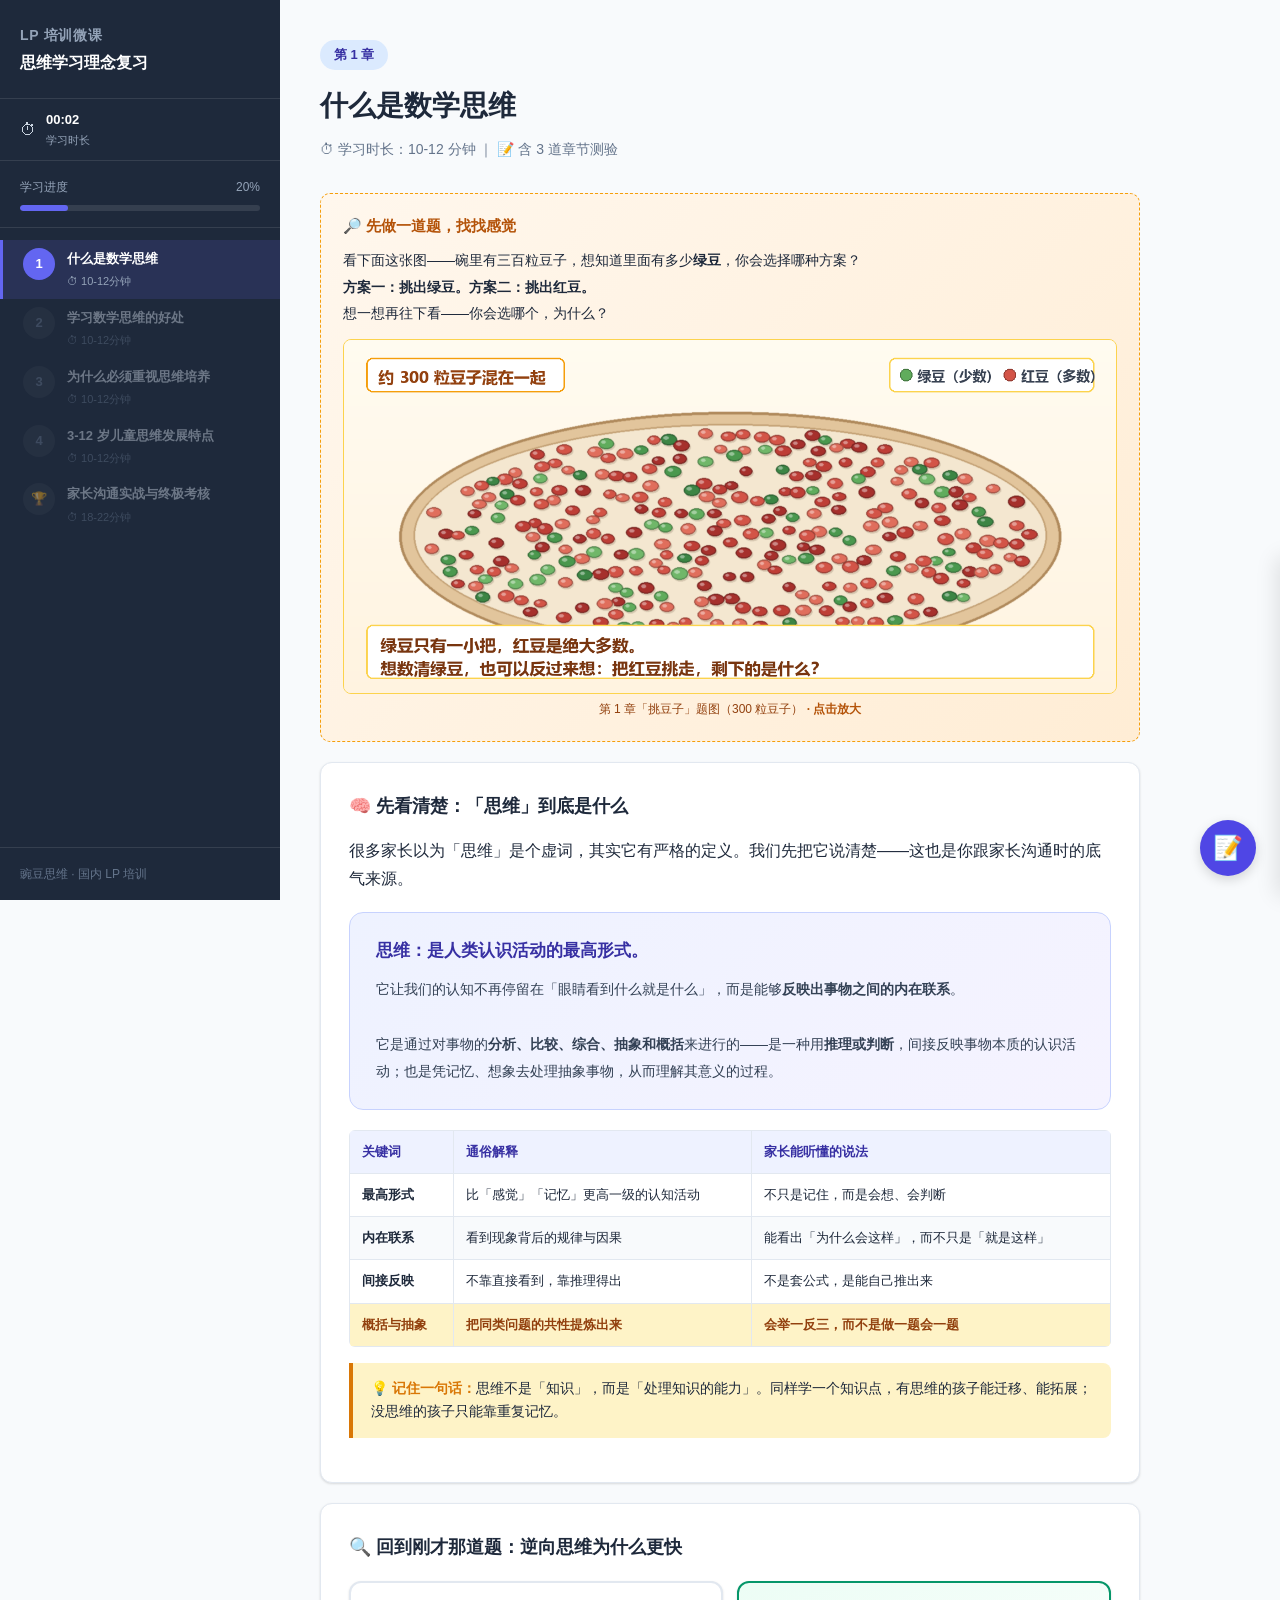
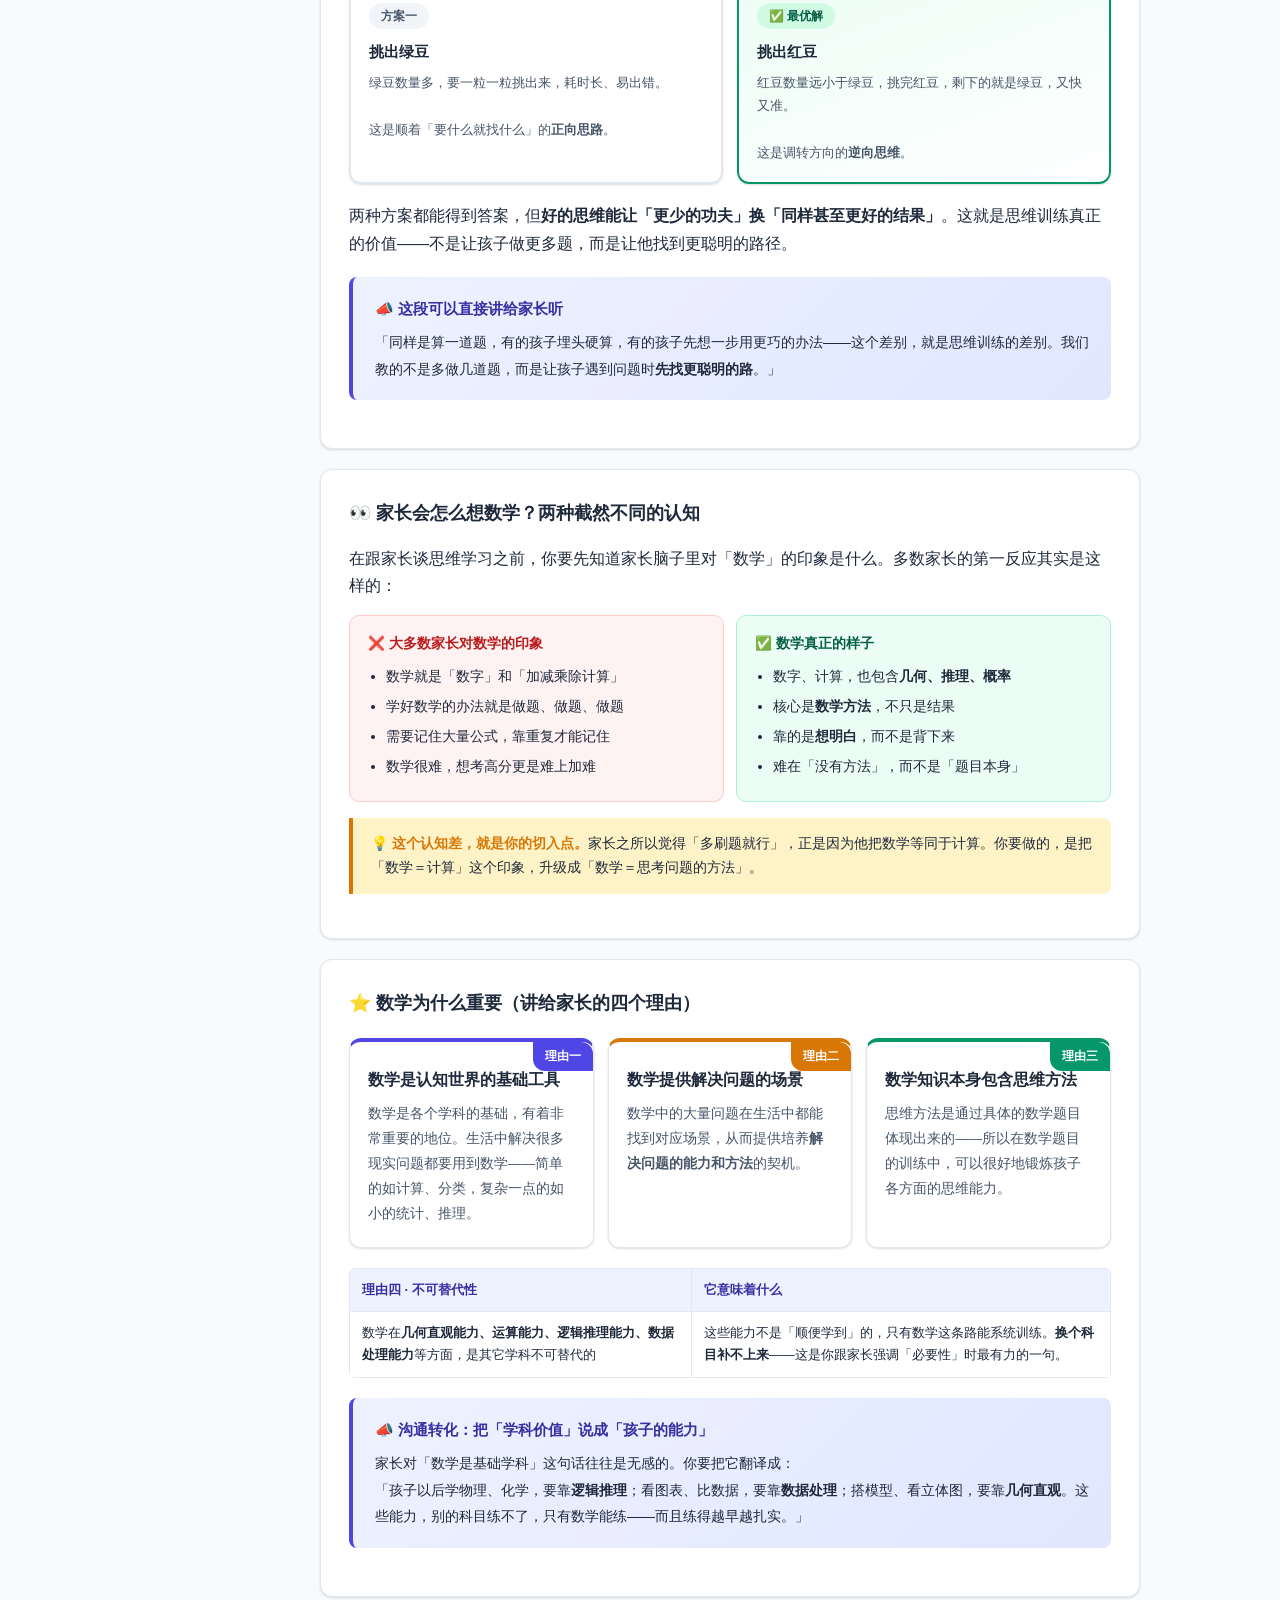
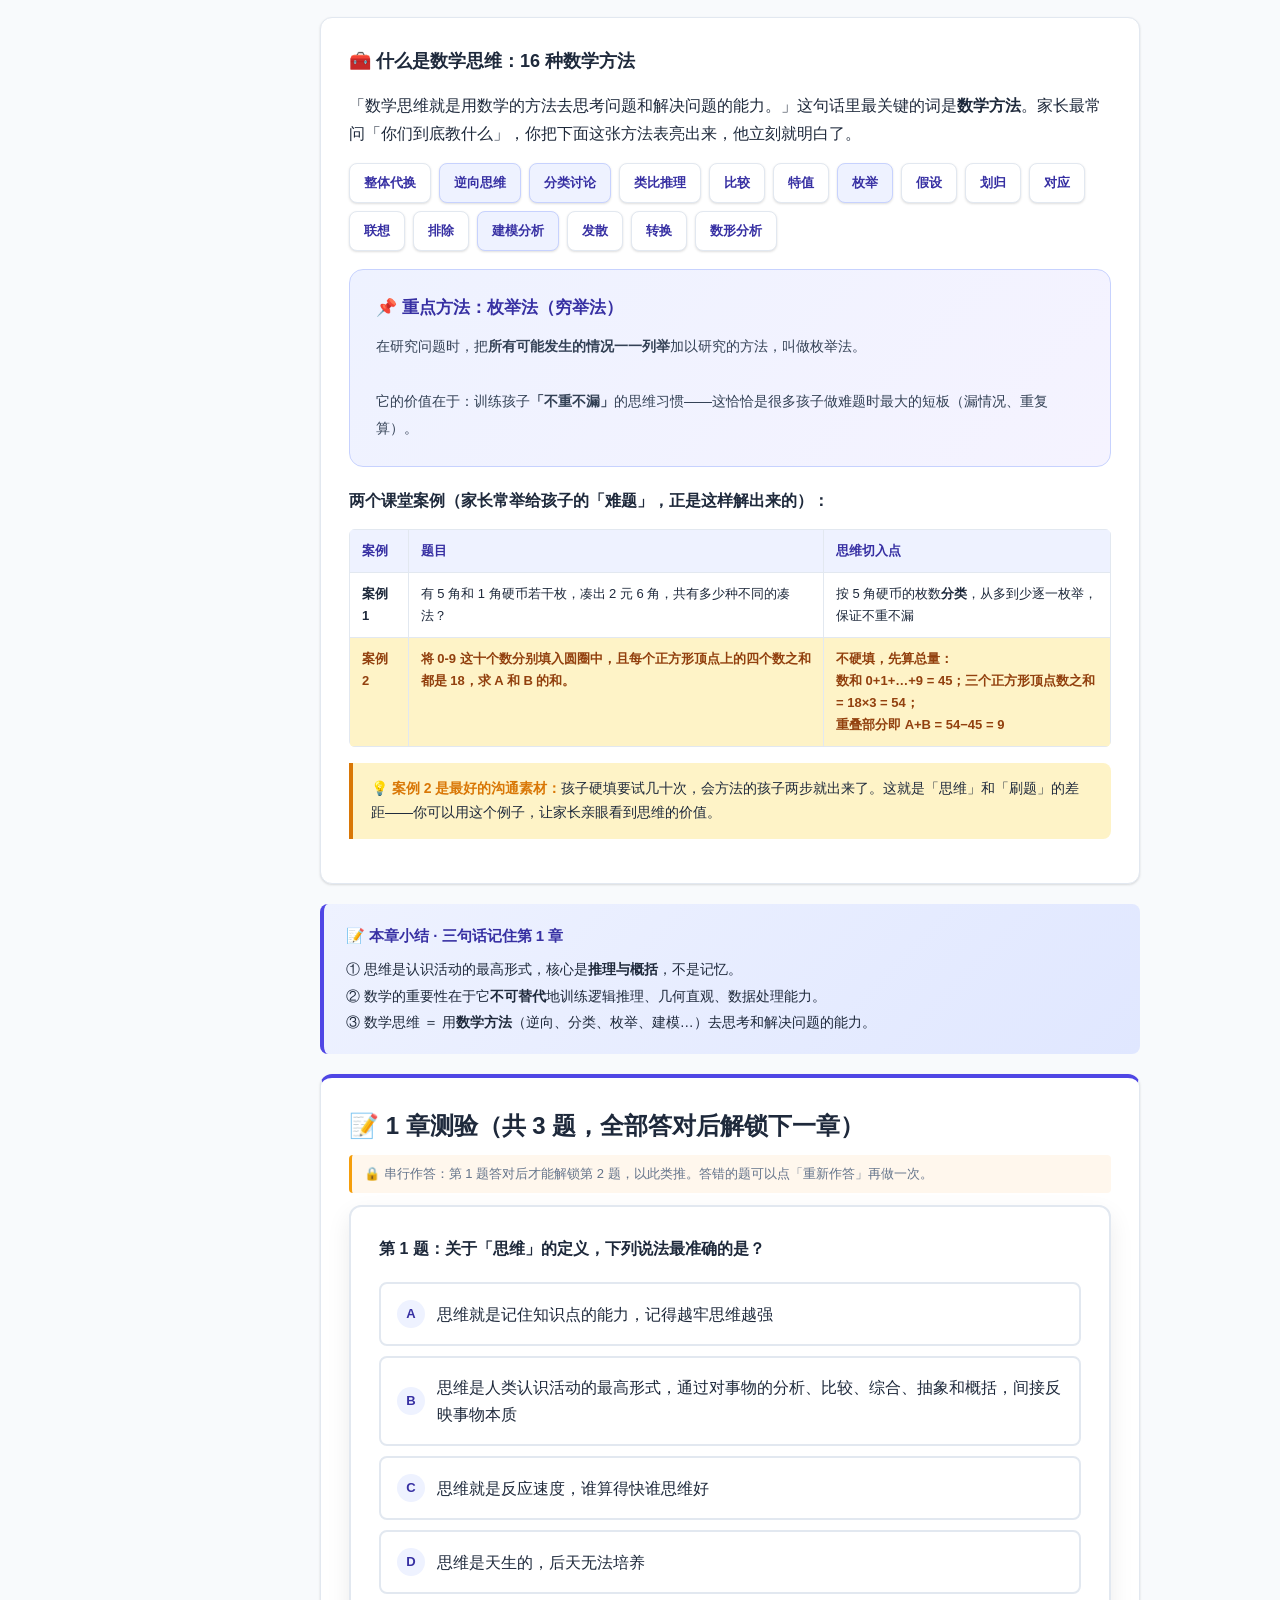
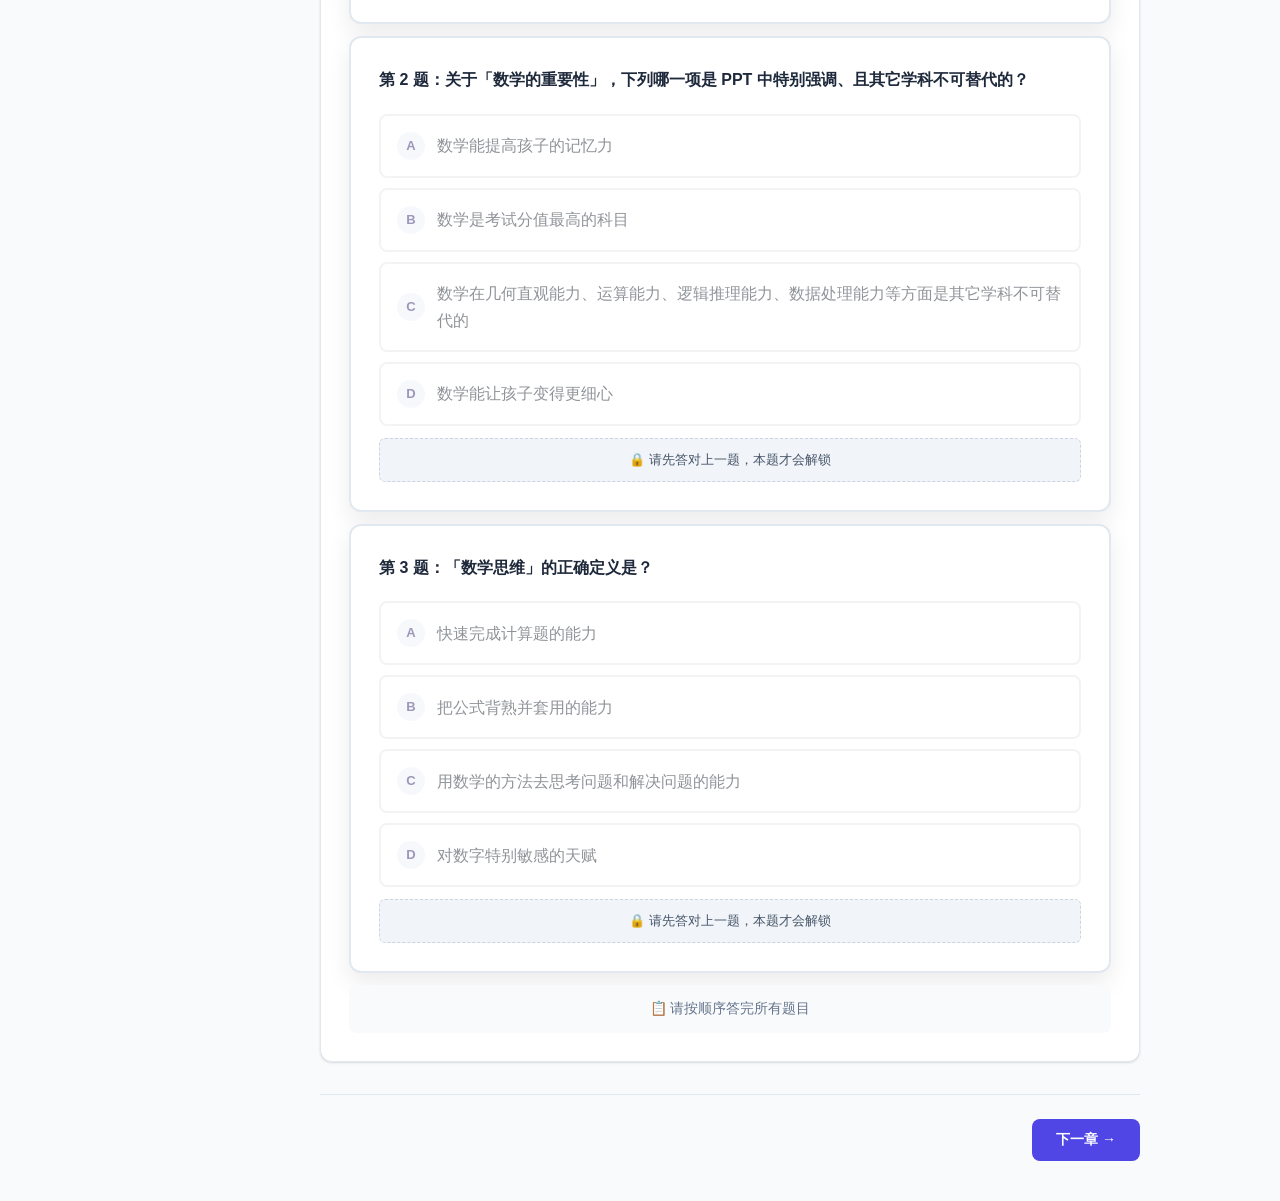
==== commit 9b52d8b5: "chore: 国内 LP 培训品牌口径统一（VIPTHINK → 豌豆思维）" ====
--- a/index.html
+++ b/index.html
@@ -1,1293 +1,1165 @@
-<!DOCTYPE html>
-<html lang="zh-CN">
-<head>
-<meta charset="UTF-8">
-<meta name="viewport" content="width=device-width, initial-scale=1.0">
-<meta name="description" content="面向线上少儿数学思维班主任（LP）的《续费全流程实战》互动微课">
-<title>思维学习理念复习 · 班主任微课</title>
-<style>
-
-:root{--primary:#4F46E5;--primary-light:#EEF2FF;--primary-dark:#3730A3;--accent:#D97706;--accent-light:#FEF3C7;--success:#059669;--danger:#DC2626;--bg:#F8FAFC;--card:#FFFFFF;--text:#1E293B;--text-secondary:#64748B;--border:#E2E8F0;--shadow:0 1px 3px rgba(0,0,0,0.08),0 1px 2px rgba(0,0,0,0.06);--shadow-lg:0 10px 25px rgba(0,0,0,0.08);--radius:12px;--radius-sm:8px;--sidebar-bg:#1e293b;--sidebar-text:#cbd5e1;--sidebar-active:#6366f1}
-*{margin:0;padding:0;box-sizing:border-box}
-body{font-family:-apple-system,BlinkMacSystemFont,'Segoe UI','PingFang SC','Noto Sans HK',sans-serif;background:var(--bg);color:var(--text);line-height:1.7;display:flex;min-height:100vh}
-.sidebar{width:280px;min-width:280px;background:var(--sidebar-bg);color:var(--sidebar-text);display:flex;flex-direction:column;position:fixed;top:0;left:0;bottom:0;z-index:100;transition:transform 0.3s}
-.sidebar-close-btn{display:none;position:absolute;top:8px;right:12px;background:none;border:none;color:#94a3b8;font-size:20px;cursor:pointer;z-index:10;padding:8px;line-height:1}
-.sidebar-header{padding:24px 20px;border-bottom:1px solid rgba(255,255,255,0.1)}
-.sidebar-header h3{font-size:14px;color:#94a3b8;text-transform:uppercase;letter-spacing:.05em;margin-bottom:4px}
-.sidebar-header .course-title{font-size:16px;font-weight:700;color:#fff;line-height:1.4}
-.sidebar-progress{padding:16px 20px;border-bottom:1px solid rgba(255,255,255,0.1)}
-.progress-label{display:flex;justify-content:space-between;font-size:12px;color:#94a3b8;margin-bottom:8px}
-.progress-bar{height:6px;background:rgba(255,255,255,0.1);border-radius:3px;overflow:hidden}
-.progress-fill{height:100%;background:var(--sidebar-active);border-radius:3px;transition:width .5s ease;width:0%}
-.sidebar-nav{flex:1;overflow-y:auto;padding:12px 0}
-.nav-section{padding:8px 20px;cursor:pointer;display:flex;align-items:flex-start;gap:12px;transition:all .2s;border-left:3px solid transparent}
-.nav-section:hover{background:rgba(255,255,255,0.05)}
-.nav-section.active{background:rgba(99,102,241,0.15);border-left-color:var(--sidebar-active);color:#fff}
-.nav-section.completed{color:#94a3b8}
-.nav-section.completed .nav-icon{background:var(--success);color:#fff}
-.nav-section.locked{opacity:.45;cursor:not-allowed;pointer-events:none}
-.nav-section.locked .nav-icon{background:rgba(255,255,255,0.08);color:#64748b}
-.nav-icon{width:32px;height:32px;min-width:32px;border-radius:50%;background:rgba(255,255,255,0.1);display:flex;align-items:center;justify-content:center;font-size:13px;font-weight:700;color:var(--sidebar-text);transition:all .3s}
-.nav-section.active .nav-icon{background:var(--sidebar-active);color:#fff}
-.nav-info .nav-label{font-size:13px;font-weight:600}
-.nav-info .nav-sub{font-size:11px;color:#64748b;margin-top:2px}
-.nav-section.active .nav-info .nav-sub{color:#94a3b8}
-.sidebar-footer{padding:16px 20px;border-top:1px solid rgba(255,255,255,0.1);font-size:12px;color:#64748b}
-.study-timer{padding:10px 20px;border-bottom:1px solid rgba(255,255,255,0.1);display:flex;align-items:center;gap:10px;font-size:13px}
-.timer-icon{font-size:16px}
-.timer-display{color:#fff;font-weight:700;font-variant-numeric:tabular-nums}
-.timer-label{color:#94a3b8;font-size:11px}
-.main{margin-left:280px;flex:1;padding:40px;max-width:900px;min-width:0}
-.section{display:none;animation:fadeSlide .4s ease}
-.section.active{display:block}
-@keyframes fadeSlide{from{opacity:0;transform:translateY(12px)}to{opacity:1;transform:translateY(0)}}
-.section-header{margin-bottom:32px}
-.section-badge{display:inline-block;padding:4px 14px;background:#dbeafe;color:var(--primary-dark);border-radius:20px;font-size:13px;font-weight:600;margin-bottom:12px}
-.section-header h1{font-size:28px;font-weight:800;color:var(--text);margin-bottom:8px}
-.section-header .duration{font-size:14px;color:var(--text-secondary)}
-.card{background:var(--card);border-radius:var(--radius);padding:28px;margin-bottom:20px;box-shadow:var(--shadow);border:1px solid var(--border)}
-.card-title{font-size:18px;font-weight:700;margin-bottom:16px;color:var(--text)}
-.highlight-box{background:linear-gradient(135deg,#eff6ff,#dbeafe);border-left:4px solid var(--primary);padding:20px 24px;border-radius:var(--radius-sm);margin:20px 0}
-.highlight-box.warning{background:linear-gradient(135deg,#fef3c7,#fde68a);border-left-color:var(--accent)}
-.highlight-box.success{background:linear-gradient(135deg,#ecfdf5,#d1fae5);border-left-color:var(--success)}
-.script-block{background:#f1f5f9;padding:20px 24px;border-radius:var(--radius-sm);font-style:italic;color:#475569;position:relative;margin:16px 0;line-height:1.8}
-.script-block::before{content:'\01f399\00fe0f 话术范例';position:absolute;top:-10px;left:16px;background:#475569;color:#fff;padding:2px 10px;border-radius:10px;font-size:11px;font-style:normal}
-.flow-steps{display:flex;gap:16px;margin:20px 0;flex-wrap:wrap}
-.flow-step{flex:1;min-width:140px;background:var(--card);border:2px solid var(--border);border-radius:var(--radius-sm);padding:20px;text-align:center;box-shadow:var(--shadow)}
-.flow-step .step-num{width:36px;height:36px;border-radius:50%;background:var(--primary);color:#fff;display:inline-flex;align-items:center;justify-content:center;font-weight:700;font-size:14px;margin-bottom:12px}
-.flow-step h4{font-size:14px;font-weight:700;margin-bottom:8px}
-.flow-step p{font-size:13px;color:var(--text-secondary);line-height:1.6}
-.flow-arrow{display:flex;align-items:center;font-size:24px;color:var(--primary);font-weight:700}
-.strategy-grid{display:flex;gap:16px;margin:20px 0;flex-wrap:wrap}
-.strategy-card{flex:1;min-width:200px;background:var(--card);border:2px solid var(--border);border-radius:var(--radius-sm);padding:24px;text-align:center;box-shadow:var(--shadow)}
-.strategy-card .icon{font-size:36px;margin-bottom:12px}
-.strategy-card h4{font-size:16px;font-weight:700;margin-bottom:8px}
-.strategy-card p{font-size:13px;color:var(--text-secondary)}
-.step-list{counter-reset:step}
-.step-item{counter-increment:step;display:flex;gap:16px;align-items:flex-start;padding:18px 0;border-bottom:1px solid var(--border)}
-.step-item:last-child{border-bottom:none}
-.step-num-big{width:40px;height:40px;border-radius:50%;background:var(--primary);color:#fff;display:flex;align-items:center;justify-content:center;font-weight:700;font-size:16px;flex-shrink:0}
-.step-content h4{font-size:16px;color:var(--text);margin-bottom:4px}
-.step-content p{font-size:14px;color:var(--text-secondary)}
-.chat-scene{max-width:650px;margin:0 auto}
-.chat-msg{display:flex;gap:12px;margin-bottom:12px;align-items:flex-start}
-.chat-msg.lp{flex-direction:row}
-.chat-msg.parent{flex-direction:row-reverse}
-.chat-avatar{width:36px;height:36px;border-radius:50%;display:flex;align-items:center;justify-content:center;font-size:14px;flex-shrink:0;font-weight:700}
-.chat-msg.lp .chat-avatar{background:#EEF2FF;color:var(--primary-dark)}
-.chat-msg.parent .chat-avatar{background:#FEF3C7;color:var(--accent)}
-.chat-bubble{max-width:75%;padding:10px 14px;border-radius:14px;font-size:13px;line-height:1.6}
-.chat-msg.lp .chat-bubble{background:#F1F5F9;color:var(--text);border-bottom-left-radius:4px}
-.chat-msg.parent .chat-bubble{background:#EEF2FF;color:var(--text);border-bottom-right-radius:4px}
-.chat-label{font-size:11px;color:var(--text-secondary);margin-bottom:4px}
-.tab-wrap{display:flex;gap:4px;margin-bottom:16px;background:var(--border);border-radius:10px;padding:4px;flex-wrap:wrap}
-.tab-btn{flex:1;min-width:70px;padding:8px 12px;border:none;background:transparent;border-radius:8px;cursor:pointer;font-size:12px;font-weight:500;color:var(--text-secondary);transition:all .2s}
-.tab-btn.active{background:var(--card);color:var(--primary);font-weight:600;box-shadow:var(--shadow)}
-.tab-panel{display:none}
-.tab-panel.active{display:block}
-.highlight{background:linear-gradient(180deg,transparent 60%,#FEF08A 60%);padding:0 4px}
-.tips-box{background:var(--accent-light);border-left:4px solid var(--accent);padding:14px 18px;border-radius:0 8px 8px 0;margin:16px 0;font-size:14px}
-.tips-box strong{color:var(--accent)}
-.badge{display:inline-block;padding:3px 10px;border-radius:20px;font-size:12px;font-weight:600}
-.badge-primary{background:var(--primary-light);color:var(--primary)}
-.badge-warning{background:var(--accent-light);color:var(--accent)}
-.badge-success{background:#ECFDF5;color:var(--success)}
-.quiz-card{background:var(--card);border-radius:var(--radius);padding:28px;margin:12px 0;box-shadow:var(--shadow-lg);border:2px solid var(--border)}
-.quiz-card.locked .quiz-options{opacity:0.5;filter:grayscale(0.4);pointer-events:none}
-.quiz-card.locked .quiz-locked-hint{display:flex}
-.quiz-card:not(.locked) .quiz-locked-hint{display:none}
-.quiz-locked-hint{display:none;align-items:center;justify-content:center;padding:10px 14px;background:#f1f5f9;color:#475569;border-radius:6px;font-size:13px;margin-top:12px;border:1px dashed #cbd5e1}
-.quiz-question{font-size:16px;font-weight:600;margin-bottom:20px;line-height:1.7}
-.quiz-options{display:flex;flex-direction:column;gap:10px}
-.quiz-option{display:flex;align-items:center;gap:12px;padding:16px;border:2px solid var(--border);border-radius:var(--radius-sm);cursor:pointer;transition:all .2s;min-height:48px}
-.quiz-option:hover{border-color:var(--primary-light);background:#f0f7ff}
-.quiz-option.correct{border-color:var(--success)!important;background:#ecfdf5!important}
-.quiz-option.wrong{border-color:var(--danger)!important;background:#fef2f2!important}
-.quiz-option.disabled{opacity:.5;cursor:default;border-color:#e2e8f0;background:#f8fafc}
-.quiz-option.correct .quiz-option-label{background:var(--success);color:#fff}
-.quiz-option.wrong .quiz-option-label{background:var(--danger);color:#fff}
-.quiz-option-label{width:28px;height:28px;border-radius:50%;background:var(--primary-light);color:var(--primary-dark);display:flex;align-items:center;justify-content:center;font-weight:700;font-size:13px;flex-shrink:0}
-.quiz-feedback{display:none;margin-top:16px;padding:16px;border-radius:var(--radius-sm);font-size:14px;line-height:1.7}
-.quiz-feedback.show{display:block}
-.quiz-feedback.correct{background:#ecfdf5;color:#065f46}
-.quiz-feedback.wrong{background:#fef2f2;color:#991b1b}
-.final-task-container{background:var(--card);border-radius:var(--radius);padding:28px;box-shadow:var(--shadow-lg);border:2px solid var(--border)}
-.final-task-input{width:100%;min-height:180px;padding:16px;border:2px solid var(--border);border-radius:var(--radius-sm);font-size:14px;line-height:1.8;resize:vertical;font-family:inherit}
-.final-task-input:focus{outline:none;border-color:var(--primary);box-shadow:0 0 0 3px rgba(79,70,229,0.1)}
-.final-task-input:disabled{background:#f1f5f9;cursor:not-allowed}
-.char-counter{text-align:right;font-size:12px;color:var(--text-secondary);margin-top:6px}
-.ai-feedback-panel{display:none;margin-top:24px}
-.ai-feedback-panel.show{display:block}
-.score-display{text-align:center;margin:16px 0}
-.score-circle{width:80px;height:80px;border-radius:50%;display:inline-flex;align-items:center;justify-content:center;font-size:32px;font-weight:800;color:#fff}
-.score-circle.high{background:linear-gradient(135deg,#10b981,#059669)}
-.score-circle.medium{background:linear-gradient(135deg,#f59e0b,#d97706)}
-.score-circle.low{background:linear-gradient(135deg,#ef4444,#dc2626)}
-.eval-dimensions{display:flex;gap:16px;flex-wrap:wrap}
-.eval-dim{flex:1;min-width:150px;background:#f8fafc;border-radius:var(--radius-sm);padding:20px;text-align:center}
-.keywords-result{display:flex;flex-wrap:wrap;gap:6px;margin-top:10px;justify-content:center}
-.keyword-tag{display:inline-block;padding:2px 10px;border-radius:20px;font-size:12px;font-weight:500}
-.keyword-tag.found{background:#ecfdf5;color:#065f46}
-.keyword-tag.missing{background:#fef2f2;color:#991b1b}
-.dialogue-container{background:var(--card);border-radius:var(--radius);box-shadow:var(--shadow-lg);border:2px solid var(--border);overflow:hidden}
-.dialogue-header{padding:16px 20px;background:var(--primary-light);border-bottom:1px solid var(--border);font-weight:700;color:var(--primary-dark);display:flex;justify-content:space-between;align-items:center}
-.dialogue-messages{max-height:400px;overflow-y:auto;padding:16px 20px;min-height:150px}
-.dialogue-input-area{display:flex;padding:12px 20px;border-top:1px solid var(--border);gap:8px}
-.dialogue-input-area input{flex:1;padding:12px;border:2px solid var(--border);border-radius:var(--radius-sm);font-size:14px;font-family:inherit}
-.dialogue-input-area input:focus{outline:none;border-color:var(--primary)}
-.btn{padding:12px 24px;border:none;border-radius:var(--radius-sm);font-size:14px;font-weight:600;cursor:pointer;transition:all .2s;background:var(--primary);color:#fff}
-.btn:hover{background:var(--primary-dark);transform:translateY(-1px)}
-.btn-outline{background:var(--card);color:var(--primary);border:2px solid var(--primary)}
-.btn-outline:hover{background:var(--primary-light)}
-.btn-success{background:var(--success);color:#fff}
-.btn-sm{padding:8px 16px;font-size:13px}
-.btn:disabled{opacity:.5;cursor:not-allowed}
-.section-nav-buttons{display:flex;justify-content:space-between;margin-top:32px;padding-top:24px;border-top:1px solid var(--border)}
-.toast{position:fixed;top:20px;left:50%;transform:translateX(-50%);padding:12px 24px;border-radius:8px;color:#fff;font-size:14px;font-weight:600;z-index:9999;animation:slideDown .3s ease}
-.toast.warning{background:#d97706}
-.toast.success{background:#059669}
-.toast.error{background:#dc2626}
-@keyframes slideDown{from{opacity:0;transform:translateX(-50%) translateY(-20px)}to{opacity:1;transform:translateX(-50%) translateY(0)}}
-.notes-toggle{position:fixed;bottom:24px;right:24px;width:56px;height:56px;border-radius:50%;background:var(--primary);color:#fff;border:none;font-size:24px;cursor:pointer;box-shadow:0 4px 12px rgba(0,0,0,0.15);z-index:90}
-.notes-panel{position:fixed;bottom:0;right:0;width:340px;background:var(--card);border-left:1px solid var(--border);border-top:1px solid var(--border);box-shadow:-4px -4px 20px rgba(0,0,0,0.1);padding:20px;transform:translateX(100%);transition:transform .3s;z-index:200}
-.notes-panel.open{transform:translateX(0)}
-.notes-panel textarea{width:100%;height:200px;padding:12px;border:1px solid var(--border);border-radius:var(--radius-sm);font-size:13px;font-family:inherit;resize:vertical}
-.cert-overlay{display:none;position:fixed;inset:0;background:rgba(0,0,0,0.6);z-index:999;justify-content:center;align-items:center}
-.cert-paper{background:#fff;width:700px;padding:48px 36px;text-align:center;border-radius:12px;box-shadow:0 20px 60px rgba(0,0,0,0.2)}
-.cert-paper h1{font-size:28px;color:#3730A3;margin-bottom:4px}
-.cert-paper .sub{font-size:12px;color:#64748b;letter-spacing:.1em;margin-bottom:24px}
-.cert-paper .body{font-size:15px;line-height:2;color:#1e293b}
-.cert-paper .name{display:inline-block;border-bottom:2px solid #4F46E5;min-width:120px;padding:4px 12px;margin:0 4px}
-.cert-paper .course{font-weight:700;color:#3730A3;margin:8px 0}
-.cert-paper .score{margin:20px 0 4px;font-size:16px;font-weight:600;color:#10b981}
-.cert-paper .final-score{margin:4px 0 20px;font-size:14px;font-weight:600;color:#3730A3}
-.cert-footer{display:flex;justify-content:space-between;font-size:12px;color:#64748b;margin-top:32px;border-top:1px solid #e2e8f0;padding-top:16px}
-.cert-actions{margin-top:24px;display:flex;gap:12px;justify-content:center}
-.ch3-textarea{width:100%;min-height:220px;padding:16px;border:2px solid var(--border);border-radius:var(--radius-sm);font-size:14px;line-height:1.8;resize:vertical;font-family:inherit}
-.ch3-textarea:focus{outline:none;border-color:var(--primary);box-shadow:0 0 0 3px rgba(79,70,229,0.1)}
-.practice-textarea{width:100%;min-height:280px;padding:16px;border:2px solid var(--border);border-radius:var(--radius-sm);font-size:14px;line-height:1.8;resize:vertical;font-family:inherit;box-sizing:border-box}
-.practice-textarea:focus{outline:none;border-color:var(--primary);box-shadow:0 0 0 3px rgba(79,70,229,0.1)}
-.ch3-ref-panel{display:none;margin-top:16px}
-.ch3-ref-panel.show{display:block}
-.course-img{max-width:100%;border-radius:var(--radius-sm);box-shadow:var(--shadow);margin:16px 0;border:1px solid var(--border)}
-.mobile-header{display:none;position:fixed;top:0;left:0;right:0;background:var(--sidebar-bg);color:#fff;padding:12px 16px;z-index:99;align-items:center;justify-content:space-between}
-.sidebar-overlay{display:none;position:fixed;inset:0;background:rgba(0,0,0,0.5);z-index:99}
-.typing-indicator{display:flex;gap:4px;padding:10px 14px;background:#EEF2FF;border-radius:14px;border-bottom-right-radius:4px;width:fit-content}
-.typing-indicator span{width:8px;height:8px;background:#94a3b8;border-radius:50%;animation:typing 1.4s infinite ease-in-out}
-.typing-indicator span:nth-child(2){animation-delay:.2s}
-.typing-indicator span:nth-child(3){animation-delay:.4s}
-@keyframes typing{0%,80%,100%{transform:scale(.6);opacity:.4}40%{transform:scale(1);opacity:1}}
-.dialogue-meta{display:flex;gap:8px;align-items:center;flex-wrap:wrap}
-.final-actions{flex-wrap:wrap}
-.final-call-btn{padding:14px 28px;font-size:16px;display:inline-flex;align-items:center;gap:8px}
-.final-score-grid{display:grid;grid-template-columns:repeat(4,1fr);gap:12px;margin:16px 0}
-.final-score-card{background:#f8fafc;border-radius:var(--radius-sm);padding:16px;text-align:center}
-.final-score-card .score{font-size:24px;font-weight:800;color:var(--primary)}
-.final-score-card .label{font-size:12px;color:var(--text-secondary);margin-top:4px}
-.final-feedback-text{background:#f8fafc;border-radius:var(--radius-sm);padding:16px;font-size:14px;line-height:1.7;margin-top:16px}
-.sidebar-overlay.show{display:block}
-/* 移动端优化：表格横向滚动、评分卡2列、价格表最小宽度 */
-.table-wrap{overflow-x:auto;-webkit-overflow-scrolling:touch;margin:8px 0;border-radius:6px}
-.table-wrap table{min-width:680px}
-.final-score-grid{grid-template-columns:repeat(4,1fr)}
-@media(max-width:1024px){.sidebar{transform:translateX(-100%)}.sidebar.open{transform:translateX(0)}.sidebar-close-btn{display:block}.main{margin-left:0;padding:24px 16px;padding-top:60px}.mobile-header{display:flex}.eval-dimensions{flex-direction:column}.cert-paper{width:95%;padding:24px 16px}.flow-steps{flex-direction:column}.flow-arrow{transform:rotate(90deg);justify-content:center}.final-score-grid{grid-template-columns:repeat(2,1fr)}}
-@media(max-width:480px){.quiz-option{padding:12px}.quiz-question{font-size:15px}.dialogue-header{flex-direction:column;align-items:flex-start;gap:8px}.section-header h1{font-size:24px}.final-call-btn{width:100%;justify-content:center}.final-actions{flex-direction:column}.final-actions .btn{width:100%;justify-content:center}.cert-paper{padding:24px 12px}.cert-paper h1{font-size:22px}}
-
-/* ============================================================
-   《思维学习理念复习》微课 · 补充样式（叠加在 _shell.css 之上）
-   主题：国内 LP · 简体中文 · 大陆用语
-   ============================================================ */
-
-/* ---------------- 话术模板（可填空位） ---------------- */
-.script-tpl{background:#F1F5F9;border-left:4px solid var(--primary);padding:16px 20px;border-radius:8px;font-size:14px;line-height:2;color:#334155;margin:14px 0}
-.script-tpl .var{color:#B45309;font-weight:700;border-bottom:1px dashed #D97706;padding:0 2px}
-
-/* ---------------- 家长原话 ---------------- */
-.quote-line{background:#FEF3C7;border-radius:8px;padding:12px 16px;font-weight:600;color:#92400E;margin:12px 0;font-size:14px;line-height:1.8}
-.quote-line::before{content:'💬 家长原话：';font-weight:700}
-
-/* ---------------- 反思框 ---------------- */
-.reflect-box{background:linear-gradient(135deg,#EEF2FF,#E0E7FF);border-left:4px solid var(--primary);padding:18px 22px;border-radius:8px;margin:20px 0;font-size:14px;line-height:1.9}
-.reflect-box .rt{font-weight:700;color:var(--primary-dark);display:block;margin-bottom:6px;font-size:15px}
-
-/* ---------------- 场景激活框（章首） ---------------- */
-.activate-box{background:linear-gradient(135deg,#FFF7ED,#FFEDD5);border:1px dashed #F59E0B;border-radius:10px;padding:18px 22px;margin:0 0 20px;font-size:14px;line-height:1.9}
-.activate-box .at{font-weight:700;color:#B45309;display:block;margin-bottom:6px;font-size:15px}
-.activate-box .q-figure{margin:12px 0 4px;text-align:center}
-.activate-box .q-figure img{max-width:100%;height:auto;border-radius:8px;border:1px solid #FCD34D;background:#fff;display:block;margin:0 auto;cursor:zoom-in}
-.activate-box .q-figure figcaption{font-size:12px;color:#92400E;margin-top:6px;line-height:1.6}
-.activate-box .q-figure figcaption .zoom-hint{color:#B45309;font-weight:600}
-
-/* 题图放大预览 */
-.fig-zoom-overlay{position:fixed;inset:0;z-index:2000;background:rgba(15,23,42,.86);
-  display:none;align-items:center;justify-content:center;padding:20px;cursor:zoom-out}
-.fig-zoom-overlay.show{display:flex}
-.fig-zoom-overlay img{max-width:96vw;max-height:92vh;width:auto;height:auto;
-  border-radius:10px;background:#fff;box-shadow:0 20px 50px rgba(0,0,0,.5)}
-.fig-zoom-overlay .fz-close{position:absolute;top:14px;right:20px;color:#fff;font-size:28px;
-  line-height:1;background:none;border:none;cursor:pointer;font-family:inherit}
-
-/* ---------------- 表格 ---------------- */
-.table-wrap{overflow-x:auto;-webkit-overflow-scrolling:touch;margin:14px 0}
-table{width:100%;border-collapse:collapse;font-size:13px}
-table th,table td{border:1px solid var(--border);padding:10px 12px;text-align:left;vertical-align:top;line-height:1.7}
-table th{background:#EEF2FF;font-weight:700;color:var(--primary-dark);white-space:nowrap}
-table tbody tr:nth-child(even) td{background:#F8FAFC}
-tr.tr-hot td{background:#FEF3C7!important;font-weight:600;color:#92400E}
-
-/* ---------------- 概念定义卡 ---------------- */
-.def-card{background:linear-gradient(135deg,#EEF2FF,#F5F3FF);border:1px solid #C7D2FE;border-radius:14px;padding:24px 26px;margin:20px 0}
-.def-card .def-q{font-size:17px;font-weight:800;color:var(--primary-dark);margin-bottom:12px;line-height:1.6}
-.def-card .def-a{font-size:14px;line-height:1.95;color:#334155}
-.def-card .def-key{background:#FEF08A;padding:0 4px;font-weight:700;border-radius:3px}
-
-/* 数学方法网格 */
-.method-grid{display:flex;flex-wrap:wrap;gap:8px;margin:16px 0}
-.method-chip{background:var(--card);border:1px solid var(--border);border-radius:8px;padding:8px 14px;font-size:13px;font-weight:600;color:var(--primary-dark);box-shadow:var(--shadow)}
-.method-chip.hot{background:#EEF2FF;border-color:#C7D2FE}
-
-/* ---------------- 逆向思维演示（方案一/二） ---------------- */
-.choice-demo{display:flex;gap:14px;flex-wrap:wrap;margin:18px 0}
-.choice-demo .cd-item{flex:1;min-width:180px;background:var(--card);border:2px solid var(--border);border-radius:12px;padding:18px;box-shadow:var(--shadow)}
-.choice-demo .cd-item.cd-best{border-color:var(--success);background:linear-gradient(160deg,#ECFDF5,#FFFFFF)}
-.cd-item .cd-tag{display:inline-block;font-size:12px;font-weight:800;border-radius:999px;padding:3px 12px;margin-bottom:10px;background:#F1F5F9;color:#475569}
-.cd-item.cd-best .cd-tag{background:#D1FAE5;color:#065F46}
-.cd-item .cd-h{font-size:15px;font-weight:800;color:var(--text);margin-bottom:6px}
-.cd-item .cd-d{font-size:13px;line-height:1.8;color:#475569}
-
-/* ---------------- 好处卡片（五宫格） ---------------- */
-.benefit-grid{display:flex;flex-wrap:wrap;gap:12px;margin:18px 0}
-.benefit-card{flex:1;min-width:170px;background:var(--card);border:1px solid var(--border);border-top:4px solid var(--primary);border-radius:12px;padding:18px 16px;box-shadow:var(--shadow)}
-.benefit-card .bc-ico{font-size:24px;margin-bottom:8px}
-.benefit-card .bc-h{font-size:15px;font-weight:800;color:var(--primary-dark);margin-bottom:8px}
-.benefit-card .bc-b{font-size:13px;line-height:1.8;color:#475569}
-
-/* ---------------- 好处详解分块 ---------------- */
-.why-block{background:var(--card);border:1px solid var(--border);border-radius:12px;padding:22px 24px;margin:16px 0;box-shadow:var(--shadow)}
-.why-block .wb-head{display:flex;align-items:center;gap:10px;margin-bottom:12px}
-.why-block .wb-ico{flex:0 0 auto;width:34px;height:34px;line-height:34px;text-align:center;border-radius:10px;background:var(--primary-light);font-size:18px}
-.why-block .wb-h{font-size:16px;font-weight:800;color:var(--primary-dark)}
-.why-block .wb-b{font-size:14px;line-height:1.95;color:#334155}
-.why-block .wb-b strong{color:var(--primary-dark)}
-
-/* ---------------- 三大理由（政策/战略/脑科学） ---------------- */
-.reason-cards{display:flex;gap:14px;flex-wrap:wrap;margin:20px 0}
-.reason-card{flex:1;min-width:210px;background:var(--card);border:1px solid var(--border);border-radius:12px;padding:20px 18px;box-shadow:var(--shadow);position:relative;overflow:hidden}
-.reason-card .rc-tag{position:absolute;top:0;right:0;background:var(--primary);color:#fff;font-size:12px;font-weight:700;padding:4px 12px;border-radius:0 12px 0 12px}
-.reason-card.rc-a{border-top:4px solid var(--primary)}
-.reason-card.rc-b{border-top:4px solid var(--accent)}
-.reason-card.rc-b .rc-tag{background:var(--accent)}
-.reason-card.rc-c{border-top:4px solid var(--success)}
-.reason-card.rc-c .rc-tag{background:var(--success)}
-.reason-card .rc-h{font-size:16px;font-weight:800;color:var(--text);margin:6px 0 10px;line-height:1.5}
-.reason-card .rc-b{font-size:13.5px;line-height:1.85;color:#475569}
-.reason-card .rc-k{display:inline-block;background:var(--accent-light);color:#92400E;font-weight:800;border-radius:6px;padding:2px 8px;margin:6px 2px 0}
-
-/* 数据强调框 */
-.stat-box{display:flex;gap:12px;flex-wrap:wrap;margin:18px 0}
-.stat-item{flex:1;min-width:150px;background:#F8FAFC;border:1px solid var(--border);border-radius:12px;padding:16px;text-align:center}
-.stat-item .st-n{font-size:24px;font-weight:800;color:var(--primary);line-height:1.2}
-.stat-item .st-l{font-size:12.5px;color:var(--text-secondary);margin-top:6px;line-height:1.6}
-
-/* ---------------- 皮亚杰四阶段（横向时间轴） ---------------- */
-.stage-axis{display:flex;gap:8px;flex-wrap:wrap;align-items:stretch;margin:20px 0}
-.axis-node{flex:1;min-width:150px;background:#F8FAFC;border:1px solid var(--border);border-radius:12px;padding:16px;text-align:center;position:relative}
-.axis-node .an-age{font-size:12px;font-weight:700;color:var(--accent);margin-bottom:4px}
-.axis-node .an-h{font-size:14.5px;font-weight:800;color:var(--primary-dark);margin-bottom:6px;line-height:1.5}
-.axis-node .an-d{font-size:12.5px;color:#475569;line-height:1.7}
-.axis-node.an-hot{background:linear-gradient(160deg,#FFFBEB,#FFFFFF);border:2px solid #F59E0B}
-.axis-arrow{flex:0 0 auto;align-self:center;font-size:18px;color:var(--accent);font-weight:800}
-
-/* ---------------- 幼儿 / 小学生特点双栏 ---------------- */
-.two-trait{display:flex;gap:16px;flex-wrap:wrap;margin:18px 0}
-.trait-box{flex:1;min-width:250px;background:var(--card);border:1px solid var(--border);border-radius:12px;padding:20px 22px;box-shadow:var(--shadow)}
-.trait-box .tb-head{font-size:16px;font-weight:800;color:var(--primary-dark);margin-bottom:6px}
-.trait-box .tb-sub{font-size:12.5px;color:var(--text-secondary);margin-bottom:12px}
-.trait-box.tb-b{border-top:4px solid var(--accent)}
-.trait-box.tb-b .tb-head{color:#B45309}
-
-/* 特点条目 */
-.trait-list{margin:0;padding:0;list-style:none}
-.trait-list li{display:flex;gap:10px;align-items:flex-start;padding:9px 0;border-bottom:1px dashed var(--border);font-size:13.5px;line-height:1.8;color:#334155}
-.trait-list li:last-child{border-bottom:none}
-.trait-list .tl-k{flex:0 0 auto;font-weight:800;color:var(--primary-dark);background:#EEF2FF;border-radius:6px;padding:2px 9px;font-size:12.5px;white-space:nowrap}
-.trait-list .tl-k.amber{color:#92400E;background:#FEF3C7}
-
-/* ---------------- 引导式教学四法 ---------------- */
-.teach-flow{display:flex;gap:10px;flex-wrap:wrap;margin:20px 0}
-.teach-item{flex:1;min-width:170px;background:var(--card);border:1px solid var(--border);border-top:4px solid var(--primary);border-radius:12px;padding:18px 16px;box-shadow:var(--shadow)}
-.teach-item .ti-n{width:28px;height:28px;line-height:28px;text-align:center;border-radius:8px;background:var(--primary-light);color:var(--primary-dark);font-weight:800;font-size:14px;margin-bottom:8px}
-.teach-item .ti-h{font-size:15px;font-weight:800;color:var(--primary-dark);margin-bottom:8px}
-.teach-item .ti-b{font-size:13px;line-height:1.8;color:#475569}
-
-/* ---------------- 家长沟通：四大说明角度 ---------------- */
-.angle-cards{display:flex;flex-wrap:wrap;gap:14px;margin:20px 0}
-.angle-card{flex:1;min-width:240px;background:var(--card);border:1px solid var(--border);border-radius:14px;padding:20px 20px;box-shadow:var(--shadow);border-left:5px solid var(--primary)}
-.angle-card .ac-h{display:flex;align-items:center;gap:8px;font-size:16px;font-weight:800;color:var(--primary-dark);margin-bottom:6px}
-.angle-card .ac-core{font-size:13px;color:var(--text-secondary);background:#F8FAFC;border-radius:8px;padding:8px 12px;margin-bottom:12px;line-height:1.7}
-.angle-card .ac-say{font-size:13.5px;line-height:1.95;color:#334155}
-.angle-card .ac-say::before{content:'🗣 可以这样说：';display:block;font-weight:800;color:var(--accent);font-size:12.5px;margin-bottom:4px}
-.angle-card.ac-2{border-left-color:var(--accent)}
-.angle-card.ac-3{border-left-color:var(--success)}
-.angle-card.ac-4{border-left-color:#7C3AED}
-
-/* 说法对照（这么说更好） */
-.say-compare{display:flex;gap:12px;flex-wrap:wrap;margin:16px 0}
-.say-col{flex:1;min-width:230px;border-radius:10px;padding:16px 18px;font-size:13.5px;line-height:1.85}
-.say-col.say-bad{background:#FEF2F2;border:1px solid #FECACA}
-.say-col.say-good{background:#ECFDF5;border:1px solid #A7F3D0}
-.say-col .sc-h{font-weight:800;margin-bottom:8px;font-size:13.5px}
-.say-col.say-bad .sc-h{color:#B91C1C}
-.say-col.say-good .sc-h{color:#065F46}
-.say-col ul{margin:0;padding-left:18px}
-.say-col li{margin-bottom:5px}
-
-/* ---------------- 情境应答演练 ---------------- */
-.drill-section{margin:20px 0}
-.drill-card{background:var(--card);border:1px solid var(--border);border-radius:12px;padding:20px 22px;margin:14px 0;box-shadow:var(--shadow)}
-.drill-card .dc-h{font-size:15px;font-weight:800;color:var(--primary-dark);margin-bottom:10px;display:flex;align-items:center;gap:8px}
-.drill-card .dc-h .dc-n{flex:0 0 auto;width:26px;height:26px;line-height:26px;text-align:center;border-radius:50%;background:var(--primary);color:#fff;font-size:13px;font-weight:800}
-.drill-parent{background:#FEF3C7;border-radius:10px;padding:14px 16px;font-size:14px;font-weight:600;color:#92400E;line-height:1.8;margin-bottom:14px;position:relative}
-.drill-parent::before{content:'👩 家长问：';font-weight:800}
-.drill-textarea{width:100%;min-height:110px;padding:14px;border:2px solid var(--border);border-radius:var(--radius-sm);font-size:14px;line-height:1.8;resize:vertical;font-family:inherit;box-sizing:border-box}
-.drill-textarea:focus{outline:none;border-color:var(--primary);box-shadow:0 0 0 3px rgba(79,70,229,.1)}
-.drill-textarea:disabled{background:#F1F5F9;color:#475569}
-.drill-actions{margin-top:10px;display:flex;gap:10px;flex-wrap:wrap;align-items:center}
-.drill-feedback{display:none;margin-top:14px;padding:14px 16px;border-radius:10px;font-size:13.5px;line-height:1.9}
-.drill-feedback.show{display:block}
-.drill-feedback.good{background:#ECFDF5;color:#065F46;border:1px solid #A7F3D0}
-.drill-feedback.refer{background:#FFFBEB;color:#92400E;border:1px solid #FDE68A}
-.drill-feedback .df-h{font-weight:800;margin-bottom:6px}
-.drill-feedback .df-ref{background:#EEF2FF;color:var(--primary-dark);border-radius:8px;padding:10px 12px;margin-top:8px;line-height:1.9;font-size:13px}
-.drill-progress{text-align:center;margin:16px 0;font-size:14px;color:var(--text-secondary)}
-
-/* ---------------- 阶段速查库（JS 渲染的折叠卡片） ---------------- */
-#levelLibrary{margin:16px 0}
-.level-grid{display:flex;flex-direction:column;gap:12px}
-.level-card{background:var(--card);border:1px solid var(--border);border-radius:12px;overflow:hidden;box-shadow:var(--shadow)}
-.level-card.is-hot{border:2px solid #F59E0B}
-.level-card-h{display:flex;align-items:center;gap:12px;padding:16px 18px;cursor:pointer;user-select:none;background:#F8FAFC;flex-wrap:wrap}
-.level-card.is-hot .level-card-h{background:linear-gradient(160deg,#FFFBEB,#FFFFFF)}
-.level-card-h:hover{background:#EEF2FF}
-.level-card.is-hot .level-card-h:hover{background:#FEF3C7}
-.level-card-h .lv-badge{flex:0 0 auto;min-width:56px;height:44px;line-height:44px;padding:0 8px;text-align:center;border-radius:10px;background:var(--primary);color:#fff;font-weight:800;font-size:14px}
-.level-card.is-hot .lv-badge{background:#D97706}
-.level-card-h .lv-title{flex:1;min-width:120px}
-.level-card-h .lv-title b{display:block;font-size:15px;font-weight:800;color:var(--text)}
-.level-card-h .lv-title span{font-size:12.5px;color:var(--text-secondary)}
-.level-card-h .lv-caret{flex:0 0 auto;font-size:14px;color:var(--text-secondary);transition:transform .2s}
-.level-card.open .level-card-h .lv-caret{transform:rotate(180deg)}
-.level-card-body{display:none;padding:0 18px 18px;font-size:14px;line-height:1.9;color:#334155}
-.level-card.open .level-card-body{display:block}
-.level-card-body .lv-sec{margin-top:14px}
-.level-card-body .lv-sec-h{font-size:13.5px;font-weight:800;color:var(--primary-dark);margin-bottom:6px}
-.level-card-body ul{margin:6px 0 0;padding-left:20px}
-.level-card-body li{font-size:13.5px;line-height:1.85;color:#475569;margin-bottom:3px}
-.lv-tip{margin-top:12px;font-size:12.5px;background:#EEF2FF;border-radius:8px;padding:10px 12px;color:var(--primary-dark);line-height:1.75}
-
-/* ---------------- 终极考核 · 填空题 ---------------- */
-.fill-card{background:var(--card);border:2px solid var(--border);border-radius:var(--radius);padding:24px 28px;margin:16px 0;box-shadow:var(--shadow)}
-.fill-card.ok{border-color:var(--success);background:#F6FEFB}
-.fill-card .quiz-question{margin-bottom:14px}
-.fill-row{display:flex;gap:12px;align-items:center;flex-wrap:wrap}
-.fill-input{flex:1;min-width:180px;padding:12px 16px;border:2px solid var(--border);border-radius:var(--radius-sm);font-size:15px;font-family:inherit;line-height:1.5}
-.fill-input:focus{border-color:var(--primary-light);outline:none;box-shadow:0 0 0 3px rgba(79,70,229,.12)}
-.fill-input:disabled{background:#F1F5F9;color:#065F46;font-weight:600;border-color:#A7F3D0}
-.fill-hint{display:block;margin-top:8px;color:#92400E;background:#FFFBEB;border-left:3px solid var(--accent);padding:8px 12px;border-radius:0 6px 6px 0;font-size:13px;line-height:1.7}
-
-/* 章节测验「答错重做」 */
-.quiz-retry{margin-top:10px}
-.quiz-retry .btn{margin-left:0}
-
-/* ================= 移动端（≤1024px） ================= */
-@media (max-width:1024px){
-  .reason-cards,.two-trait,.benefit-grid,.teach-flow,.stage-axis,.angle-cards,.say-compare,.choice-demo,.stat-box{flex-direction:column}
-  .reason-card,.trait-box,.benefit-card,.teach-item,.axis-node,.angle-card,.say-col,.cd-item,.stat-item{min-width:0}
-  .axis-arrow{transform:rotate(90deg);align-self:center}
-  .script-tpl,.quote-line,.reflect-box,.activate-box{font-size:13px;padding:14px 16px}
-  /* 题图：窄屏下占满卡片宽度，保持完整可见 */
-  .activate-box .q-figure{margin:10px 0 4px}
-  .activate-box .q-figure img{width:100%}
-  .activate-box .q-figure figcaption{font-size:11.5px}
-  .def-card{padding:18px 16px}
-  table{font-size:12px}
-  table th,table td{padding:8px}
-  table th{white-space:normal}
-  .table-wrap table{min-width:520px}
-
-  .level-card-h .lv-badge{min-width:48px;height:40px;line-height:40px;font-size:12.5px}
-  .level-card-body .lv-stuck{font-size:12.5px}
-
-  .main{padding-bottom:100px}
-  .section-nav-buttons{flex-direction:column;gap:10px;position:sticky;bottom:0;z-index:20;
-    background:var(--bg);padding:12px 0;border-top:1px solid var(--border);margin-top:24px}
-  .section-nav-buttons>div{width:100%}
-  .section-nav-buttons .btn{width:100%;text-align:center;padding:14px 24px;font-size:15px}
-  .dialogue-input-area{padding-bottom:4px}
-
-  .fill-card{padding:18px 16px}
-  .fill-row{flex-direction:column;align-items:stretch}
-  .fill-row .btn,.fill-input{width:100%}
-  .drill-card{padding:16px}
-  .drill-actions .btn{flex:1;min-width:120px}
-}
-
-</style>
-</head>
-<body>
-<!-- Sidebar -->
-<div class="sidebar" id="sidebar">
-<button class="sidebar-close-btn" onclick="toggleSidebar()">✕</button>
-<div class="sidebar-header"><h3>LP 培训微课</h3><div class="course-title">思维学习理念复习</div></div>
-<div class="study-timer"><span class="timer-icon">⏱</span><div><div class="timer-display" id="timerDisplay">00:00</div><div class="timer-label">学习时长</div></div></div>
-<div class="sidebar-progress"><div class="progress-label"><span>学习进度</span><span id="progressPercent">0%</span></div><div class="progress-bar"><div class="progress-fill" id="progressFill"></div></div></div>
-<div class="sidebar-nav" id="sidebarNav"></div>
-<div class="sidebar-footer">VIPTHINK · 国内 LP 培训</div>
-</div>
-<div class="sidebar-overlay" id="sidebarOverlay" onclick="toggleSidebar()"></div>
-<div class="mobile-header" id="mobileHeader"><button style="background:none;border:none;color:#fff;font-size:20px;cursor:pointer" onclick="toggleSidebar()">☰</button><span style="font-weight:700;font-size:15px" id="mhTitle">思维学习理念复习</span><span style="font-size:13px;color:#94a3b8" id="mhTimer">⏱ 00:00</span></div>
-<div class="main" id="mainContent"></div>
-
-<!-- Certificate -->
-<div class="cert-overlay" id="certOverlay">
-<div class="cert-paper" id="certPaper">
-<h1>🏆 结业证书</h1><div class="sub">CERTIFICATE OF COMPLETION</div>
-<div class="body"><p>兹证明</p><p class="name" id="certStudentName">请填写姓名</p><p>已完成 VIPTHINK 班主任培训课程</p><p class="course">「思维学习理念复习」</p><p class="score" id="certScore">综合评定：通过</p><p class="final-score" id="certFinalScore">情境应答演练：已通过 -- 个场景</p>
-<div class="cert-name-edit" id="certNameEdit" style="display:none;margin:16px auto 0;max-width:280px"><input type="text" id="certNameInput" placeholder="请输入你的姓名" style="width:100%;padding:10px 14px;border:2px solid var(--border);border-radius:8px;font-size:14px;font-family:inherit;text-align:center" maxlength="20"><button class="btn btn-sm" style="margin-top:10px;width:100%" onclick="saveCertName()">✍️ 确认姓名</button></div></div>
-<div class="cert-footer"><span id="certDate"></span><span>VIPTHINK</span></div>
-<div class="cert-actions"><button class="btn" onclick="printCertificate()">🖨️ 打印证书</button><button class="btn btn-outline" onclick="closeCertificate()">关闭</button></div>
-</div></div>
-
-<button class="notes-toggle" onclick="toggleNotes()">📝</button>
-<div class="fig-zoom-overlay" id="figZoomOverlay" onclick="if(event.target===this)closeZoomFigure()">
-<button class="fz-close" onclick="closeZoomFigure()" aria-label="关闭">✕</button>
-</div>
-<div class="notes-panel" id="notesPanel">
-<h3>📝 学习笔记 — <span id="notesChapterLabel" style="font-weight:400;font-size:13px;color:var(--text-secondary)"></span></h3>
-<textarea id="notesTextarea" placeholder="在这里记录你的学习心得..."></textarea>
-<button class="btn btn-outline" onclick="toggleNotes()" style="margin-top:12px;width:100%">关闭</button>
-</div>
-
-<!-- ===== 课程数据（JSON） ===== -->
-<script id="appDataJson" type="application/json">{"title":"思维学习理念复习","lsPrefix":"cn_lp_thinking","orgName":"VIPTHINK","sections":[{"id":"s1","title":"什么是数学思维","duration":"10-12分钟","icon":"1","type":"content_quiz","content":"\n<div class=\"section-header\">\n  <span class=\"section-badge\">第 1 章</span>\n  <h1>什么是数学思维</h1>\n  <p class=\"duration\">⏱ 学习时长：10-12 分钟 ｜ 📝 含 3 道章节测验</p>\n</div>\n\n<div class=\"activate-box\">\n  <span class=\"at\">🔎 先做一道题，找找感觉</span>\n  看下面这张图——碗里有三百粒豆子，想知道里面有多少<strong>绿豆</strong>，你会选择哪种方案？<br>\n  <strong>方案一：挑出绿豆。方案二：挑出红豆。</strong><br>\n  想一想再往下看——你会选哪个，为什么？\n  <figure class=\"q-figure\"><img src=\"[data-uri]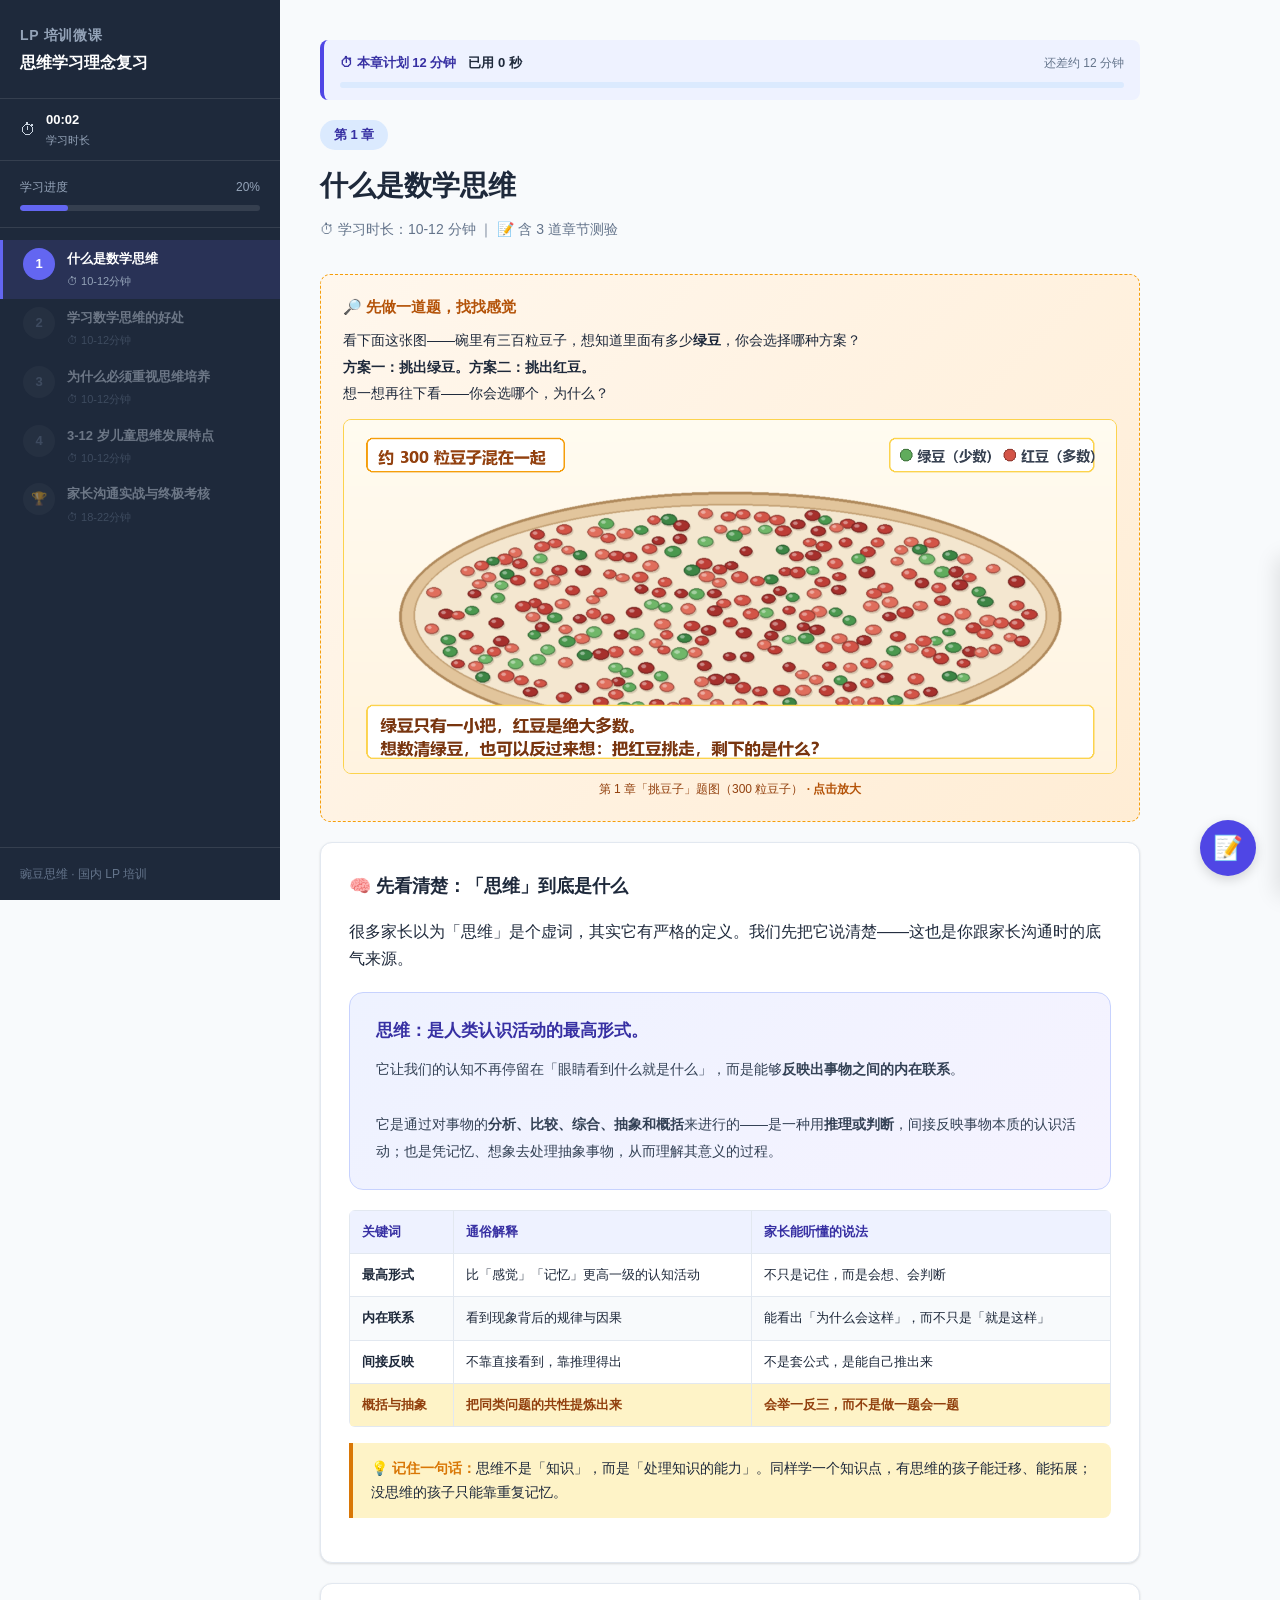
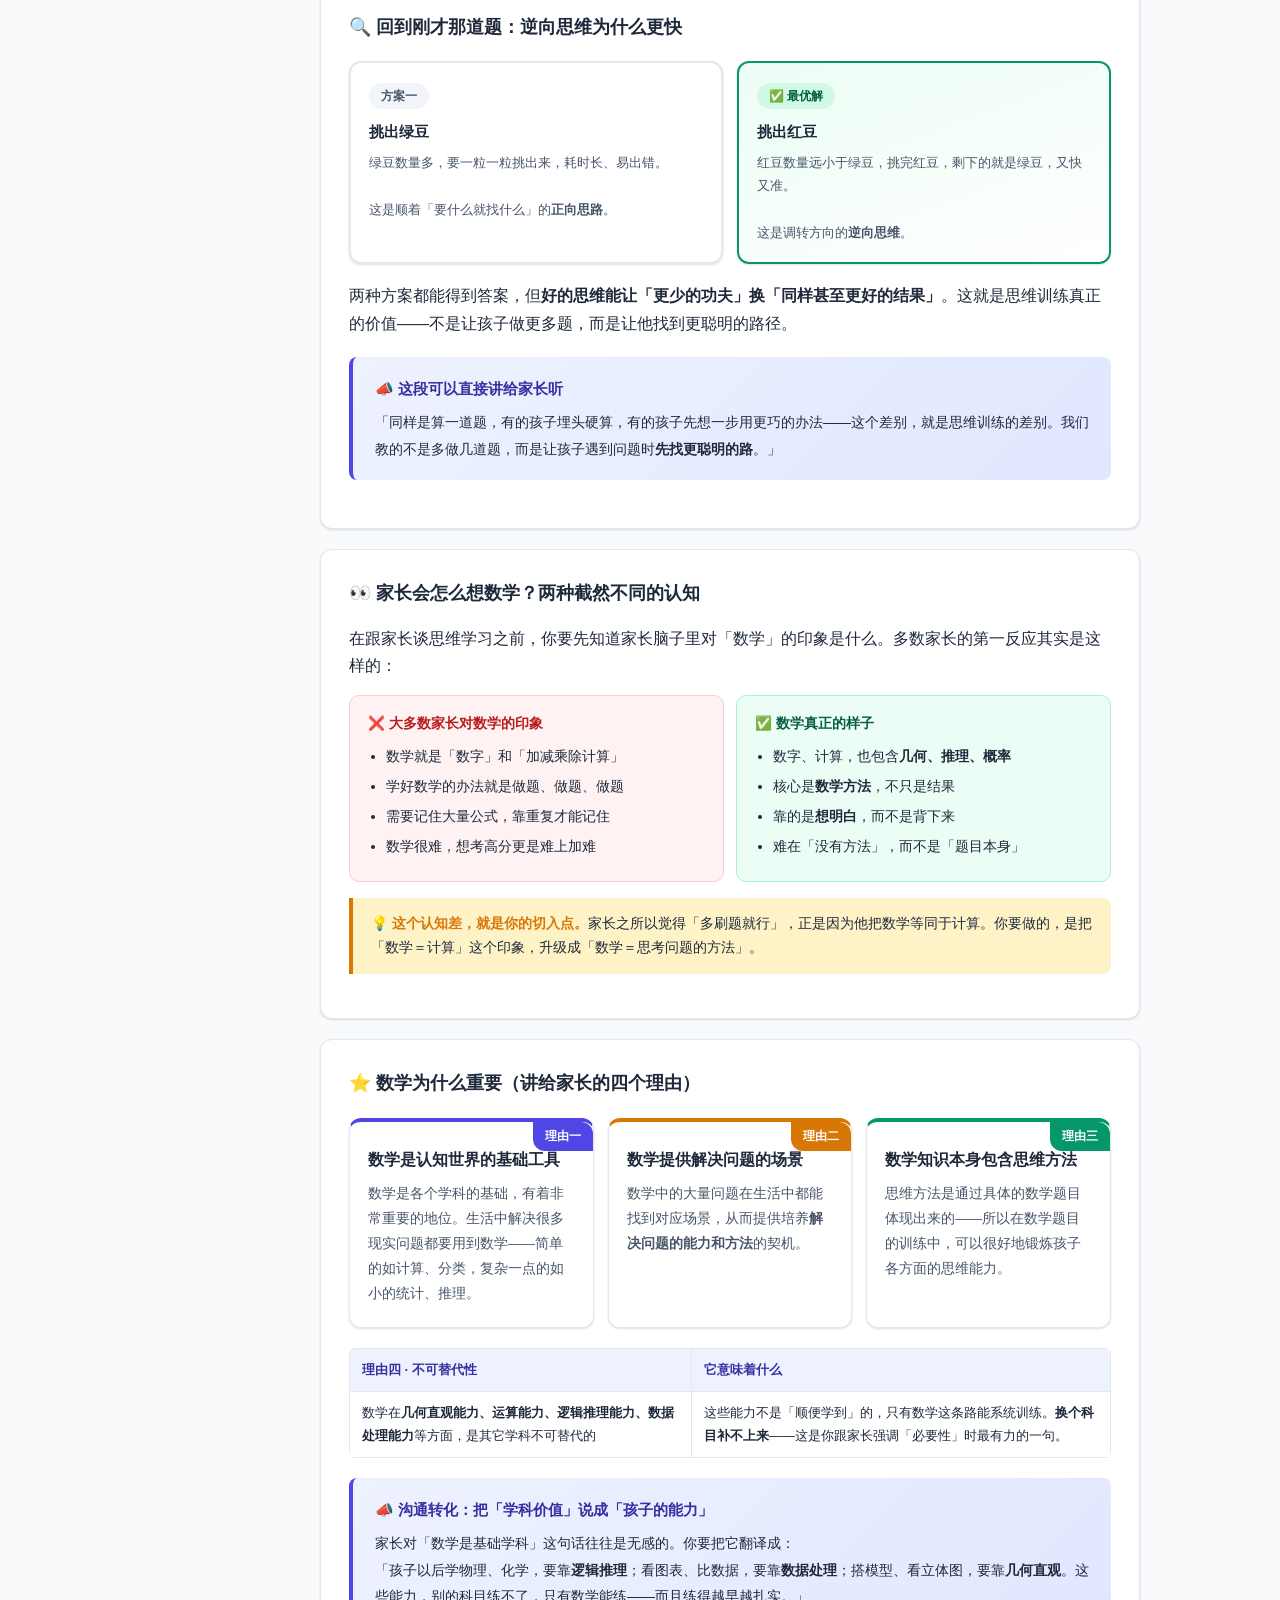
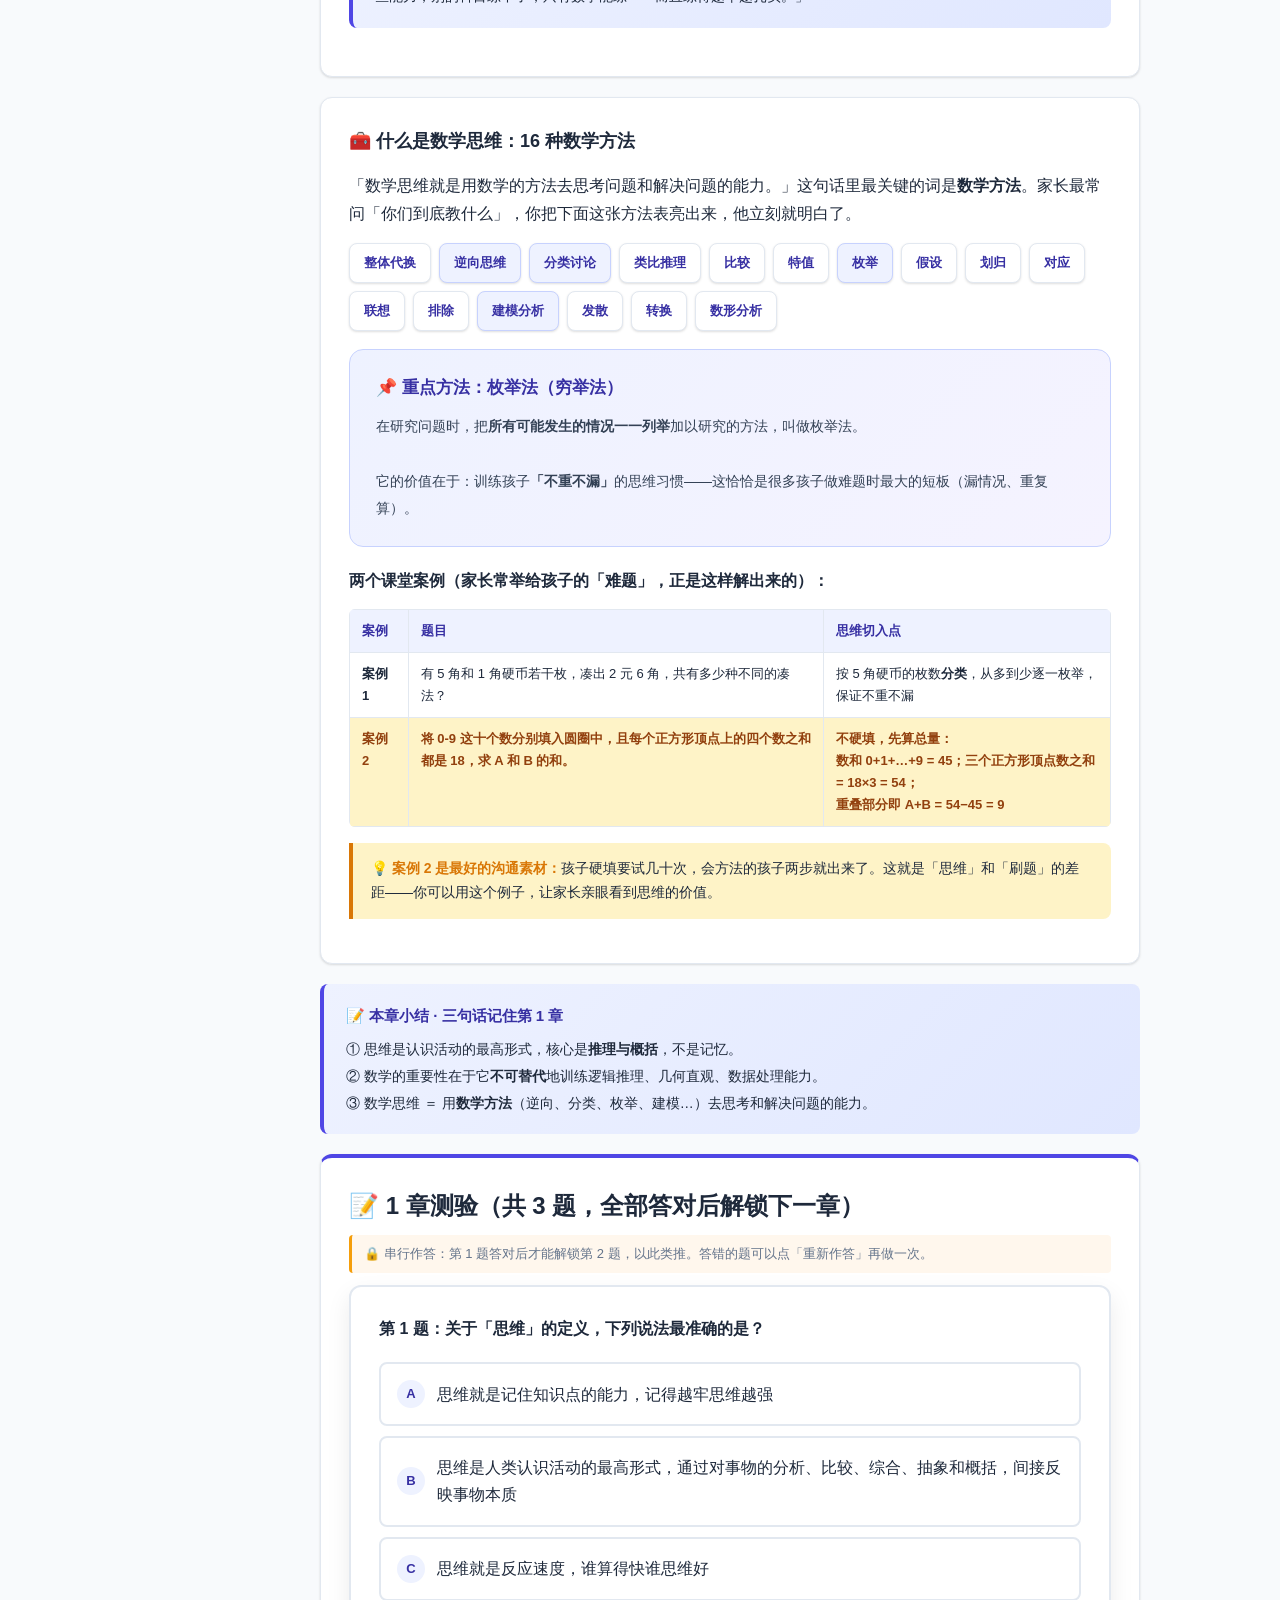
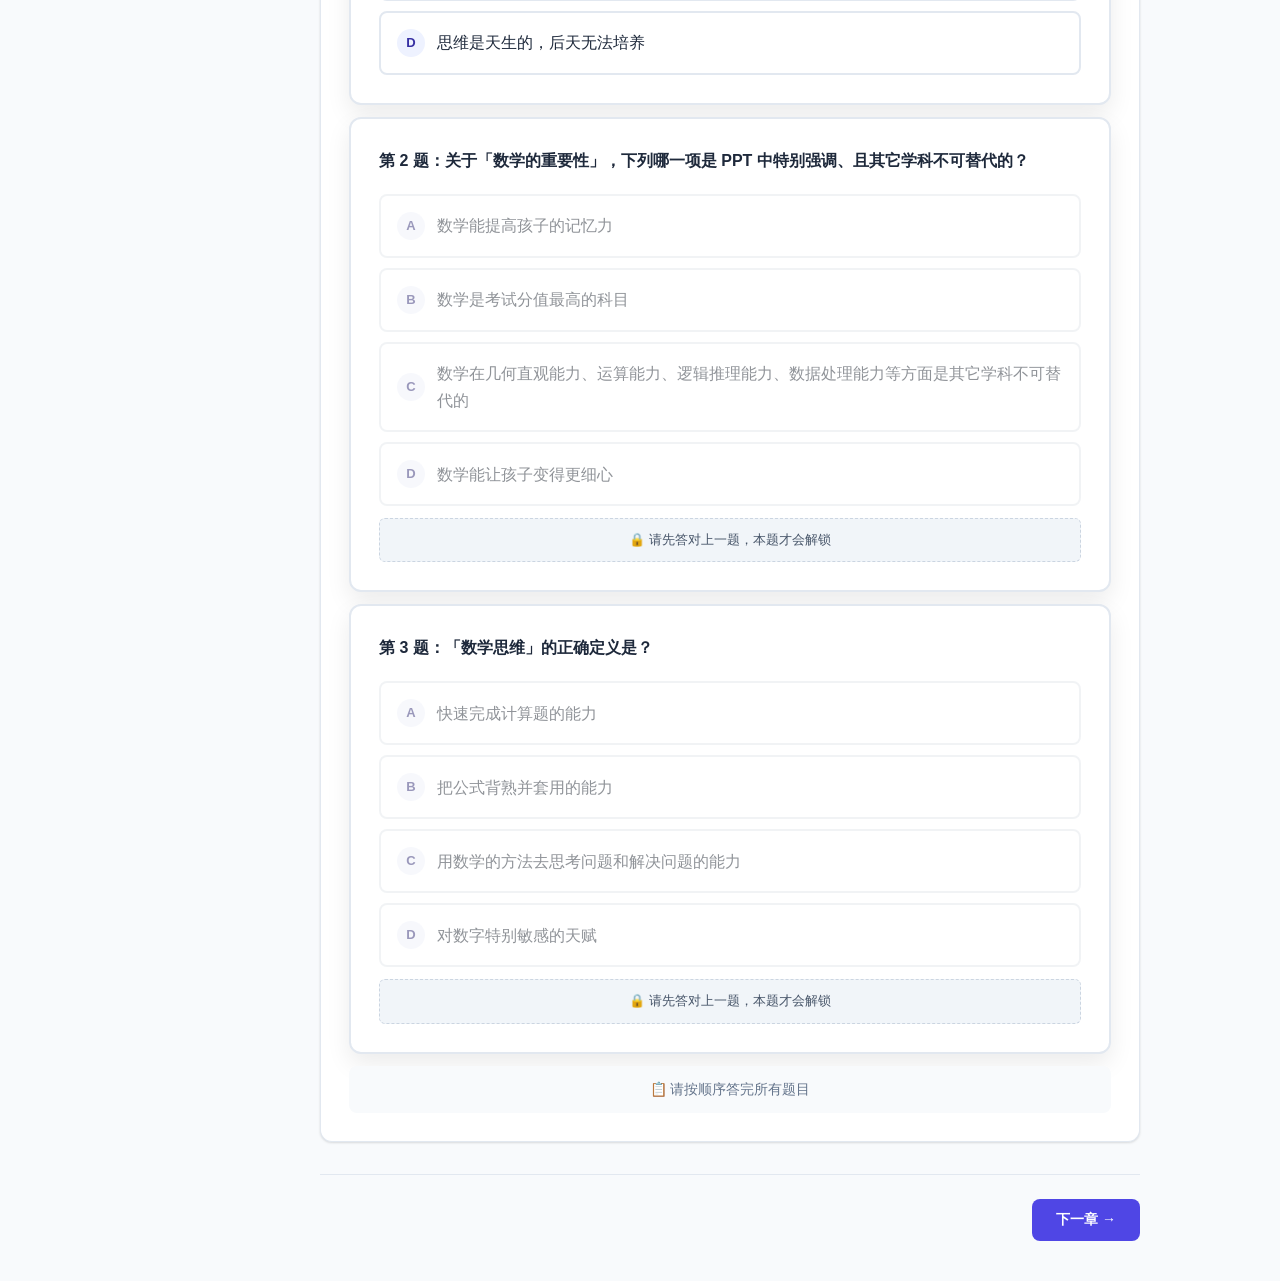
==== commit 91a9fa28: "feat: 视频支持自由拖动进度条回看 + 新增章节计划时间跟踪（可拖动/进度/用时提醒）" ====
--- a/index.html
+++ b/index.html
@@ -1,1165 +1,1255 @@
-<!DOCTYPE html>
-<html lang="zh-CN">
-<head>
-<meta charset="UTF-8">
-<meta name="viewport" content="width=device-width, initial-scale=1.0">
-<meta name="description" content="面向线上少儿数学思维班主任（LP）的《续费全流程实战》互动微课">
-<title>思维学习理念复习 · 班主任微课</title>
-<style>
-
-:root{--primary:#4F46E5;--primary-light:#EEF2FF;--primary-dark:#3730A3;--accent:#D97706;--accent-light:#FEF3C7;--success:#059669;--danger:#DC2626;--bg:#F8FAFC;--card:#FFFFFF;--text:#1E293B;--text-secondary:#64748B;--border:#E2E8F0;--shadow:0 1px 3px rgba(0,0,0,0.08),0 1px 2px rgba(0,0,0,0.06);--shadow-lg:0 10px 25px rgba(0,0,0,0.08);--radius:12px;--radius-sm:8px;--sidebar-bg:#1e293b;--sidebar-text:#cbd5e1;--sidebar-active:#6366f1}
-*{margin:0;padding:0;box-sizing:border-box}
-body{font-family:-apple-system,BlinkMacSystemFont,'Segoe UI','PingFang SC','Noto Sans HK',sans-serif;background:var(--bg);color:var(--text);line-height:1.7;display:flex;min-height:100vh}
-.sidebar{width:280px;min-width:280px;background:var(--sidebar-bg);color:var(--sidebar-text);display:flex;flex-direction:column;position:fixed;top:0;left:0;bottom:0;z-index:100;transition:transform 0.3s}
-.sidebar-close-btn{display:none;position:absolute;top:8px;right:12px;background:none;border:none;color:#94a3b8;font-size:20px;cursor:pointer;z-index:10;padding:8px;line-height:1}
-.sidebar-header{padding:24px 20px;border-bottom:1px solid rgba(255,255,255,0.1)}
-.sidebar-header h3{font-size:14px;color:#94a3b8;text-transform:uppercase;letter-spacing:.05em;margin-bottom:4px}
-.sidebar-header .course-title{font-size:16px;font-weight:700;color:#fff;line-height:1.4}
-.sidebar-progress{padding:16px 20px;border-bottom:1px solid rgba(255,255,255,0.1)}
-.progress-label{display:flex;justify-content:space-between;font-size:12px;color:#94a3b8;margin-bottom:8px}
-.progress-bar{height:6px;background:rgba(255,255,255,0.1);border-radius:3px;overflow:hidden}
-.progress-fill{height:100%;background:var(--sidebar-active);border-radius:3px;transition:width .5s ease;width:0%}
-.sidebar-nav{flex:1;overflow-y:auto;padding:12px 0}
-.nav-section{padding:8px 20px;cursor:pointer;display:flex;align-items:flex-start;gap:12px;transition:all .2s;border-left:3px solid transparent}
-.nav-section:hover{background:rgba(255,255,255,0.05)}
-.nav-section.active{background:rgba(99,102,241,0.15);border-left-color:var(--sidebar-active);color:#fff}
-.nav-section.completed{color:#94a3b8}
-.nav-section.completed .nav-icon{background:var(--success);color:#fff}
-.nav-section.locked{opacity:.45;cursor:not-allowed;pointer-events:none}
-.nav-section.locked .nav-icon{background:rgba(255,255,255,0.08);color:#64748b}
-.nav-icon{width:32px;height:32px;min-width:32px;border-radius:50%;background:rgba(255,255,255,0.1);display:flex;align-items:center;justify-content:center;font-size:13px;font-weight:700;color:var(--sidebar-text);transition:all .3s}
-.nav-section.active .nav-icon{background:var(--sidebar-active);color:#fff}
-.nav-info .nav-label{font-size:13px;font-weight:600}
-.nav-info .nav-sub{font-size:11px;color:#64748b;margin-top:2px}
-.nav-section.active .nav-info .nav-sub{color:#94a3b8}
-.sidebar-footer{padding:16px 20px;border-top:1px solid rgba(255,255,255,0.1);font-size:12px;color:#64748b}
-.study-timer{padding:10px 20px;border-bottom:1px solid rgba(255,255,255,0.1);display:flex;align-items:center;gap:10px;font-size:13px}
-.timer-icon{font-size:16px}
-.timer-display{color:#fff;font-weight:700;font-variant-numeric:tabular-nums}
-.timer-label{color:#94a3b8;font-size:11px}
-.main{margin-left:280px;flex:1;padding:40px;max-width:900px;min-width:0}
-.section{display:none;animation:fadeSlide .4s ease}
-.section.active{display:block}
-@keyframes fadeSlide{from{opacity:0;transform:translateY(12px)}to{opacity:1;transform:translateY(0)}}
-.section-header{margin-bottom:32px}
-.section-badge{display:inline-block;padding:4px 14px;background:#dbeafe;color:var(--primary-dark);border-radius:20px;font-size:13px;font-weight:600;margin-bottom:12px}
-.section-header h1{font-size:28px;font-weight:800;color:var(--text);margin-bottom:8px}
-.section-header .duration{font-size:14px;color:var(--text-secondary)}
-.card{background:var(--card);border-radius:var(--radius);padding:28px;margin-bottom:20px;box-shadow:var(--shadow);border:1px solid var(--border)}
-.card-title{font-size:18px;font-weight:700;margin-bottom:16px;color:var(--text)}
-.highlight-box{background:linear-gradient(135deg,#eff6ff,#dbeafe);border-left:4px solid var(--primary);padding:20px 24px;border-radius:var(--radius-sm);margin:20px 0}
-.highlight-box.warning{background:linear-gradient(135deg,#fef3c7,#fde68a);border-left-color:var(--accent)}
-.highlight-box.success{background:linear-gradient(135deg,#ecfdf5,#d1fae5);border-left-color:var(--success)}
-.script-block{background:#f1f5f9;padding:20px 24px;border-radius:var(--radius-sm);font-style:italic;color:#475569;position:relative;margin:16px 0;line-height:1.8}
-.script-block::before{content:'\01f399\00fe0f 话术范例';position:absolute;top:-10px;left:16px;background:#475569;color:#fff;padding:2px 10px;border-radius:10px;font-size:11px;font-style:normal}
-.flow-steps{display:flex;gap:16px;margin:20px 0;flex-wrap:wrap}
-.flow-step{flex:1;min-width:140px;background:var(--card);border:2px solid var(--border);border-radius:var(--radius-sm);padding:20px;text-align:center;box-shadow:var(--shadow)}
-.flow-step .step-num{width:36px;height:36px;border-radius:50%;background:var(--primary);color:#fff;display:inline-flex;align-items:center;justify-content:center;font-weight:700;font-size:14px;margin-bottom:12px}
-.flow-step h4{font-size:14px;font-weight:700;margin-bottom:8px}
-.flow-step p{font-size:13px;color:var(--text-secondary);line-height:1.6}
-.flow-arrow{display:flex;align-items:center;font-size:24px;color:var(--primary);font-weight:700}
-.strategy-grid{display:flex;gap:16px;margin:20px 0;flex-wrap:wrap}
-.strategy-card{flex:1;min-width:200px;background:var(--card);border:2px solid var(--border);border-radius:var(--radius-sm);padding:24px;text-align:center;box-shadow:var(--shadow)}
-.strategy-card .icon{font-size:36px;margin-bottom:12px}
-.strategy-card h4{font-size:16px;font-weight:700;margin-bottom:8px}
-.strategy-card p{font-size:13px;color:var(--text-secondary)}
-.step-list{counter-reset:step}
-.step-item{counter-increment:step;display:flex;gap:16px;align-items:flex-start;padding:18px 0;border-bottom:1px solid var(--border)}
-.step-item:last-child{border-bottom:none}
-.step-num-big{width:40px;height:40px;border-radius:50%;background:var(--primary);color:#fff;display:flex;align-items:center;justify-content:center;font-weight:700;font-size:16px;flex-shrink:0}
-.step-content h4{font-size:16px;color:var(--text);margin-bottom:4px}
-.step-content p{font-size:14px;color:var(--text-secondary)}
-.chat-scene{max-width:650px;margin:0 auto}
-.chat-msg{display:flex;gap:12px;margin-bottom:12px;align-items:flex-start}
-.chat-msg.lp{flex-direction:row}
-.chat-msg.parent{flex-direction:row-reverse}
-.chat-avatar{width:36px;height:36px;border-radius:50%;display:flex;align-items:center;justify-content:center;font-size:14px;flex-shrink:0;font-weight:700}
-.chat-msg.lp .chat-avatar{background:#EEF2FF;color:var(--primary-dark)}
-.chat-msg.parent .chat-avatar{background:#FEF3C7;color:var(--accent)}
-.chat-bubble{max-width:75%;padding:10px 14px;border-radius:14px;font-size:13px;line-height:1.6}
-.chat-msg.lp .chat-bubble{background:#F1F5F9;color:var(--text);border-bottom-left-radius:4px}
-.chat-msg.parent .chat-bubble{background:#EEF2FF;color:var(--text);border-bottom-right-radius:4px}
-.chat-label{font-size:11px;color:var(--text-secondary);margin-bottom:4px}
-.tab-wrap{display:flex;gap:4px;margin-bottom:16px;background:var(--border);border-radius:10px;padding:4px;flex-wrap:wrap}
-.tab-btn{flex:1;min-width:70px;padding:8px 12px;border:none;background:transparent;border-radius:8px;cursor:pointer;font-size:12px;font-weight:500;color:var(--text-secondary);transition:all .2s}
-.tab-btn.active{background:var(--card);color:var(--primary);font-weight:600;box-shadow:var(--shadow)}
-.tab-panel{display:none}
-.tab-panel.active{display:block}
-.highlight{background:linear-gradient(180deg,transparent 60%,#FEF08A 60%);padding:0 4px}
-.tips-box{background:var(--accent-light);border-left:4px solid var(--accent);padding:14px 18px;border-radius:0 8px 8px 0;margin:16px 0;font-size:14px}
-.tips-box strong{color:var(--accent)}
-.badge{display:inline-block;padding:3px 10px;border-radius:20px;font-size:12px;font-weight:600}
-.badge-primary{background:var(--primary-light);color:var(--primary)}
-.badge-warning{background:var(--accent-light);color:var(--accent)}
-.badge-success{background:#ECFDF5;color:var(--success)}
-.quiz-card{background:var(--card);border-radius:var(--radius);padding:28px;margin:12px 0;box-shadow:var(--shadow-lg);border:2px solid var(--border)}
-.quiz-card.locked .quiz-options{opacity:0.5;filter:grayscale(0.4);pointer-events:none}
-.quiz-card.locked .quiz-locked-hint{display:flex}
-.quiz-card:not(.locked) .quiz-locked-hint{display:none}
-.quiz-locked-hint{display:none;align-items:center;justify-content:center;padding:10px 14px;background:#f1f5f9;color:#475569;border-radius:6px;font-size:13px;margin-top:12px;border:1px dashed #cbd5e1}
-.quiz-question{font-size:16px;font-weight:600;margin-bottom:20px;line-height:1.7}
-.quiz-options{display:flex;flex-direction:column;gap:10px}
-.quiz-option{display:flex;align-items:center;gap:12px;padding:16px;border:2px solid var(--border);border-radius:var(--radius-sm);cursor:pointer;transition:all .2s;min-height:48px}
-.quiz-option:hover{border-color:var(--primary-light);background:#f0f7ff}
-.quiz-option.correct{border-color:var(--success)!important;background:#ecfdf5!important}
-.quiz-option.wrong{border-color:var(--danger)!important;background:#fef2f2!important}
-.quiz-option.disabled{opacity:.5;cursor:default;border-color:#e2e8f0;background:#f8fafc}
-.quiz-option.correct .quiz-option-label{background:var(--success);color:#fff}
-.quiz-option.wrong .quiz-option-label{background:var(--danger);color:#fff}
-.quiz-option-label{width:28px;height:28px;border-radius:50%;background:var(--primary-light);color:var(--primary-dark);display:flex;align-items:center;justify-content:center;font-weight:700;font-size:13px;flex-shrink:0}
-.quiz-feedback{display:none;margin-top:16px;padding:16px;border-radius:var(--radius-sm);font-size:14px;line-height:1.7}
-.quiz-feedback.show{display:block}
-.quiz-feedback.correct{background:#ecfdf5;color:#065f46}
-.quiz-feedback.wrong{background:#fef2f2;color:#991b1b}
-.final-task-container{background:var(--card);border-radius:var(--radius);padding:28px;box-shadow:var(--shadow-lg);border:2px solid var(--border)}
-.final-task-input{width:100%;min-height:180px;padding:16px;border:2px solid var(--border);border-radius:var(--radius-sm);font-size:14px;line-height:1.8;resize:vertical;font-family:inherit}
-.final-task-input:focus{outline:none;border-color:var(--primary);box-shadow:0 0 0 3px rgba(79,70,229,0.1)}
-.final-task-input:disabled{background:#f1f5f9;cursor:not-allowed}
-.char-counter{text-align:right;font-size:12px;color:var(--text-secondary);margin-top:6px}
-.ai-feedback-panel{display:none;margin-top:24px}
-.ai-feedback-panel.show{display:block}
-.score-display{text-align:center;margin:16px 0}
-.score-circle{width:80px;height:80px;border-radius:50%;display:inline-flex;align-items:center;justify-content:center;font-size:32px;font-weight:800;color:#fff}
-.score-circle.high{background:linear-gradient(135deg,#10b981,#059669)}
-.score-circle.medium{background:linear-gradient(135deg,#f59e0b,#d97706)}
-.score-circle.low{background:linear-gradient(135deg,#ef4444,#dc2626)}
-.eval-dimensions{display:flex;gap:16px;flex-wrap:wrap}
-.eval-dim{flex:1;min-width:150px;background:#f8fafc;border-radius:var(--radius-sm);padding:20px;text-align:center}
-.keywords-result{display:flex;flex-wrap:wrap;gap:6px;margin-top:10px;justify-content:center}
-.keyword-tag{display:inline-block;padding:2px 10px;border-radius:20px;font-size:12px;font-weight:500}
-.keyword-tag.found{background:#ecfdf5;color:#065f46}
-.keyword-tag.missing{background:#fef2f2;color:#991b1b}
-.dialogue-container{background:var(--card);border-radius:var(--radius);box-shadow:var(--shadow-lg);border:2px solid var(--border);overflow:hidden}
-.dialogue-header{padding:16px 20px;background:var(--primary-light);border-bottom:1px solid var(--border);font-weight:700;color:var(--primary-dark);display:flex;justify-content:space-between;align-items:center}
-.dialogue-messages{max-height:400px;overflow-y:auto;padding:16px 20px;min-height:150px}
-.dialogue-input-area{display:flex;padding:12px 20px;border-top:1px solid var(--border);gap:8px}
-.dialogue-input-area input{flex:1;padding:12px;border:2px solid var(--border);border-radius:var(--radius-sm);font-size:14px;font-family:inherit}
-.dialogue-input-area input:focus{outline:none;border-color:var(--primary)}
-.btn{padding:12px 24px;border:none;border-radius:var(--radius-sm);font-size:14px;font-weight:600;cursor:pointer;transition:all .2s;background:var(--primary);color:#fff}
-.btn:hover{background:var(--primary-dark);transform:translateY(-1px)}
-.btn-outline{background:var(--card);color:var(--primary);border:2px solid var(--primary)}
-.btn-outline:hover{background:var(--primary-light)}
-.btn-success{background:var(--success);color:#fff}
-.btn-sm{padding:8px 16px;font-size:13px}
-.btn:disabled{opacity:.5;cursor:not-allowed}
-.section-nav-buttons{display:flex;justify-content:space-between;margin-top:32px;padding-top:24px;border-top:1px solid var(--border)}
-.toast{position:fixed;top:20px;left:50%;transform:translateX(-50%);padding:12px 24px;border-radius:8px;color:#fff;font-size:14px;font-weight:600;z-index:9999;animation:slideDown .3s ease}
-.toast.warning{background:#d97706}
-.toast.success{background:#059669}
-.toast.error{background:#dc2626}
-@keyframes slideDown{from{opacity:0;transform:translateX(-50%) translateY(-20px)}to{opacity:1;transform:translateX(-50%) translateY(0)}}
-.notes-toggle{position:fixed;bottom:24px;right:24px;width:56px;height:56px;border-radius:50%;background:var(--primary);color:#fff;border:none;font-size:24px;cursor:pointer;box-shadow:0 4px 12px rgba(0,0,0,0.15);z-index:90}
-.notes-panel{position:fixed;bottom:0;right:0;width:340px;background:var(--card);border-left:1px solid var(--border);border-top:1px solid var(--border);box-shadow:-4px -4px 20px rgba(0,0,0,0.1);padding:20px;transform:translateX(100%);transition:transform .3s;z-index:200}
-.notes-panel.open{transform:translateX(0)}
-.notes-panel textarea{width:100%;height:200px;padding:12px;border:1px solid var(--border);border-radius:var(--radius-sm);font-size:13px;font-family:inherit;resize:vertical}
-.cert-overlay{display:none;position:fixed;inset:0;background:rgba(0,0,0,0.6);z-index:999;justify-content:center;align-items:center}
-.cert-paper{background:#fff;width:700px;padding:48px 36px;text-align:center;border-radius:12px;box-shadow:0 20px 60px rgba(0,0,0,0.2)}
-.cert-paper h1{font-size:28px;color:#3730A3;margin-bottom:4px}
-.cert-paper .sub{font-size:12px;color:#64748b;letter-spacing:.1em;margin-bottom:24px}
-.cert-paper .body{font-size:15px;line-height:2;color:#1e293b}
-.cert-paper .name{display:inline-block;border-bottom:2px solid #4F46E5;min-width:120px;padding:4px 12px;margin:0 4px}
-.cert-paper .course{font-weight:700;color:#3730A3;margin:8px 0}
-.cert-paper .score{margin:20px 0 4px;font-size:16px;font-weight:600;color:#10b981}
-.cert-paper .final-score{margin:4px 0 20px;font-size:14px;font-weight:600;color:#3730A3}
-.cert-footer{display:flex;justify-content:space-between;font-size:12px;color:#64748b;margin-top:32px;border-top:1px solid #e2e8f0;padding-top:16px}
-.cert-actions{margin-top:24px;display:flex;gap:12px;justify-content:center}
-.ch3-textarea{width:100%;min-height:220px;padding:16px;border:2px solid var(--border);border-radius:var(--radius-sm);font-size:14px;line-height:1.8;resize:vertical;font-family:inherit}
-.ch3-textarea:focus{outline:none;border-color:var(--primary);box-shadow:0 0 0 3px rgba(79,70,229,0.1)}
-.practice-textarea{width:100%;min-height:280px;padding:16px;border:2px solid var(--border);border-radius:var(--radius-sm);font-size:14px;line-height:1.8;resize:vertical;font-family:inherit;box-sizing:border-box}
-.practice-textarea:focus{outline:none;border-color:var(--primary);box-shadow:0 0 0 3px rgba(79,70,229,0.1)}
-.ch3-ref-panel{display:none;margin-top:16px}
-.ch3-ref-panel.show{display:block}
-.course-img{max-width:100%;border-radius:var(--radius-sm);box-shadow:var(--shadow);margin:16px 0;border:1px solid var(--border)}
-.mobile-header{display:none;position:fixed;top:0;left:0;right:0;background:var(--sidebar-bg);color:#fff;padding:12px 16px;z-index:99;align-items:center;justify-content:space-between}
-.sidebar-overlay{display:none;position:fixed;inset:0;background:rgba(0,0,0,0.5);z-index:99}
-.typing-indicator{display:flex;gap:4px;padding:10px 14px;background:#EEF2FF;border-radius:14px;border-bottom-right-radius:4px;width:fit-content}
-.typing-indicator span{width:8px;height:8px;background:#94a3b8;border-radius:50%;animation:typing 1.4s infinite ease-in-out}
-.typing-indicator span:nth-child(2){animation-delay:.2s}
-.typing-indicator span:nth-child(3){animation-delay:.4s}
-@keyframes typing{0%,80%,100%{transform:scale(.6);opacity:.4}40%{transform:scale(1);opacity:1}}
-.dialogue-meta{display:flex;gap:8px;align-items:center;flex-wrap:wrap}
-.final-actions{flex-wrap:wrap}
-.final-call-btn{padding:14px 28px;font-size:16px;display:inline-flex;align-items:center;gap:8px}
-.final-score-grid{display:grid;grid-template-columns:repeat(4,1fr);gap:12px;margin:16px 0}
-.final-score-card{background:#f8fafc;border-radius:var(--radius-sm);padding:16px;text-align:center}
-.final-score-card .score{font-size:24px;font-weight:800;color:var(--primary)}
-.final-score-card .label{font-size:12px;color:var(--text-secondary);margin-top:4px}
-.final-feedback-text{background:#f8fafc;border-radius:var(--radius-sm);padding:16px;font-size:14px;line-height:1.7;margin-top:16px}
-.sidebar-overlay.show{display:block}
-/* 移动端优化：表格横向滚动、评分卡2列、价格表最小宽度 */
-.table-wrap{overflow-x:auto;-webkit-overflow-scrolling:touch;margin:8px 0;border-radius:6px}
-.table-wrap table{min-width:680px}
-.final-score-grid{grid-template-columns:repeat(4,1fr)}
-@media(max-width:1024px){.sidebar{transform:translateX(-100%)}.sidebar.open{transform:translateX(0)}.sidebar-close-btn{display:block}.main{margin-left:0;padding:24px 16px;padding-top:60px}.mobile-header{display:flex}.eval-dimensions{flex-direction:column}.cert-paper{width:95%;padding:24px 16px}.flow-steps{flex-direction:column}.flow-arrow{transform:rotate(90deg);justify-content:center}.final-score-grid{grid-template-columns:repeat(2,1fr)}}
-@media(max-width:480px){.quiz-option{padding:12px}.quiz-question{font-size:15px}.dialogue-header{flex-direction:column;align-items:flex-start;gap:8px}.section-header h1{font-size:24px}.final-call-btn{width:100%;justify-content:center}.final-actions{flex-direction:column}.final-actions .btn{width:100%;justify-content:center}.cert-paper{padding:24px 12px}.cert-paper h1{font-size:22px}}
-
-/* ============================================================
-   《思维学习理念复习》微课 · 补充样式（叠加在 _shell.css 之上）
-   主题：国内 LP · 简体中文 · 大陆用语
-   ============================================================ */
-
-/* ---------------- 话术模板（可填空位） ---------------- */
-.script-tpl{background:#F1F5F9;border-left:4px solid var(--primary);padding:16px 20px;border-radius:8px;font-size:14px;line-height:2;color:#334155;margin:14px 0}
-.script-tpl .var{color:#B45309;font-weight:700;border-bottom:1px dashed #D97706;padding:0 2px}
-
-/* ---------------- 家长原话 ---------------- */
-.quote-line{background:#FEF3C7;border-radius:8px;padding:12px 16px;font-weight:600;color:#92400E;margin:12px 0;font-size:14px;line-height:1.8}
-.quote-line::before{content:'💬 家长原话：';font-weight:700}
-
-/* ---------------- 反思框 ---------------- */
-.reflect-box{background:linear-gradient(135deg,#EEF2FF,#E0E7FF);border-left:4px solid var(--primary);padding:18px 22px;border-radius:8px;margin:20px 0;font-size:14px;line-height:1.9}
-.reflect-box .rt{font-weight:700;color:var(--primary-dark);display:block;margin-bottom:6px;font-size:15px}
-
-/* ---------------- 场景激活框（章首） ---------------- */
-.activate-box{background:linear-gradient(135deg,#FFF7ED,#FFEDD5);border:1px dashed #F59E0B;border-radius:10px;padding:18px 22px;margin:0 0 20px;font-size:14px;line-height:1.9}
-.activate-box .at{font-weight:700;color:#B45309;display:block;margin-bottom:6px;font-size:15px}
-.activate-box .q-figure{margin:12px 0 4px;text-align:center}
-.activate-box .q-figure img{max-width:100%;height:auto;border-radius:8px;border:1px solid #FCD34D;background:#fff;display:block;margin:0 auto;cursor:zoom-in}
-.activate-box .q-figure figcaption{font-size:12px;color:#92400E;margin-top:6px;line-height:1.6}
-.activate-box .q-figure figcaption .zoom-hint{color:#B45309;font-weight:600}
-
-/* 题图放大预览 */
-.fig-zoom-overlay{position:fixed;inset:0;z-index:2000;background:rgba(15,23,42,.86);
-  display:none;align-items:center;justify-content:center;padding:20px;cursor:zoom-out}
-.fig-zoom-overlay.show{display:flex}
-.fig-zoom-overlay img{max-width:96vw;max-height:92vh;width:auto;height:auto;
-  border-radius:10px;background:#fff;box-shadow:0 20px 50px rgba(0,0,0,.5)}
-.fig-zoom-overlay .fz-close{position:absolute;top:14px;right:20px;color:#fff;font-size:28px;
-  line-height:1;background:none;border:none;cursor:pointer;font-family:inherit}
-
-/* ---------------- 表格 ---------------- */
-.table-wrap{overflow-x:auto;-webkit-overflow-scrolling:touch;margin:14px 0}
-table{width:100%;border-collapse:collapse;font-size:13px}
-table th,table td{border:1px solid var(--border);padding:10px 12px;text-align:left;vertical-align:top;line-height:1.7}
-table th{background:#EEF2FF;font-weight:700;color:var(--primary-dark);white-space:nowrap}
-table tbody tr:nth-child(even) td{background:#F8FAFC}
-tr.tr-hot td{background:#FEF3C7!important;font-weight:600;color:#92400E}
-
-/* ---------------- 概念定义卡 ---------------- */
-.def-card{background:linear-gradient(135deg,#EEF2FF,#F5F3FF);border:1px solid #C7D2FE;border-radius:14px;padding:24px 26px;margin:20px 0}
-.def-card .def-q{font-size:17px;font-weight:800;color:var(--primary-dark);margin-bottom:12px;line-height:1.6}
-.def-card .def-a{font-size:14px;line-height:1.95;color:#334155}
-.def-card .def-key{background:#FEF08A;padding:0 4px;font-weight:700;border-radius:3px}
-
-/* 数学方法网格 */
-.method-grid{display:flex;flex-wrap:wrap;gap:8px;margin:16px 0}
-.method-chip{background:var(--card);border:1px solid var(--border);border-radius:8px;padding:8px 14px;font-size:13px;font-weight:600;color:var(--primary-dark);box-shadow:var(--shadow)}
-.method-chip.hot{background:#EEF2FF;border-color:#C7D2FE}
-
-/* ---------------- 逆向思维演示（方案一/二） ---------------- */
-.choice-demo{display:flex;gap:14px;flex-wrap:wrap;margin:18px 0}
-.choice-demo .cd-item{flex:1;min-width:180px;background:var(--card);border:2px solid var(--border);border-radius:12px;padding:18px;box-shadow:var(--shadow)}
-.choice-demo .cd-item.cd-best{border-color:var(--success);background:linear-gradient(160deg,#ECFDF5,#FFFFFF)}
-.cd-item .cd-tag{display:inline-block;font-size:12px;font-weight:800;border-radius:999px;padding:3px 12px;margin-bottom:10px;background:#F1F5F9;color:#475569}
-.cd-item.cd-best .cd-tag{background:#D1FAE5;color:#065F46}
-.cd-item .cd-h{font-size:15px;font-weight:800;color:var(--text);margin-bottom:6px}
-.cd-item .cd-d{font-size:13px;line-height:1.8;color:#475569}
-
-/* ---------------- 好处卡片（五宫格） ---------------- */
-.benefit-grid{display:flex;flex-wrap:wrap;gap:12px;margin:18px 0}
-.benefit-card{flex:1;min-width:170px;background:var(--card);border:1px solid var(--border);border-top:4px solid var(--primary);border-radius:12px;padding:18px 16px;box-shadow:var(--shadow)}
-.benefit-card .bc-ico{font-size:24px;margin-bottom:8px}
-.benefit-card .bc-h{font-size:15px;font-weight:800;color:var(--primary-dark);margin-bottom:8px}
-.benefit-card .bc-b{font-size:13px;line-height:1.8;color:#475569}
-
-/* ---------------- 好处详解分块 ---------------- */
-.why-block{background:var(--card);border:1px solid var(--border);border-radius:12px;padding:22px 24px;margin:16px 0;box-shadow:var(--shadow)}
-.why-block .wb-head{display:flex;align-items:center;gap:10px;margin-bottom:12px}
-.why-block .wb-ico{flex:0 0 auto;width:34px;height:34px;line-height:34px;text-align:center;border-radius:10px;background:var(--primary-light);font-size:18px}
-.why-block .wb-h{font-size:16px;font-weight:800;color:var(--primary-dark)}
-.why-block .wb-b{font-size:14px;line-height:1.95;color:#334155}
-.why-block .wb-b strong{color:var(--primary-dark)}
-
-/* ---------------- 三大理由（政策/战略/脑科学） ---------------- */
-.reason-cards{display:flex;gap:14px;flex-wrap:wrap;margin:20px 0}
-.reason-card{flex:1;min-width:210px;background:var(--card);border:1px solid var(--border);border-radius:12px;padding:20px 18px;box-shadow:var(--shadow);position:relative;overflow:hidden}
-.reason-card .rc-tag{position:absolute;top:0;right:0;background:var(--primary);color:#fff;font-size:12px;font-weight:700;padding:4px 12px;border-radius:0 12px 0 12px}
-.reason-card.rc-a{border-top:4px solid var(--primary)}
-.reason-card.rc-b{border-top:4px solid var(--accent)}
-.reason-card.rc-b .rc-tag{background:var(--accent)}
-.reason-card.rc-c{border-top:4px solid var(--success)}
-.reason-card.rc-c .rc-tag{background:var(--success)}
-.reason-card .rc-h{font-size:16px;font-weight:800;color:var(--text);margin:6px 0 10px;line-height:1.5}
-.reason-card .rc-b{font-size:13.5px;line-height:1.85;color:#475569}
-.reason-card .rc-k{display:inline-block;background:var(--accent-light);color:#92400E;font-weight:800;border-radius:6px;padding:2px 8px;margin:6px 2px 0}
-
-/* 数据强调框 */
-.stat-box{display:flex;gap:12px;flex-wrap:wrap;margin:18px 0}
-.stat-item{flex:1;min-width:150px;background:#F8FAFC;border:1px solid var(--border);border-radius:12px;padding:16px;text-align:center}
-.stat-item .st-n{font-size:24px;font-weight:800;color:var(--primary);line-height:1.2}
-.stat-item .st-l{font-size:12.5px;color:var(--text-secondary);margin-top:6px;line-height:1.6}
-
-/* ---------------- 皮亚杰四阶段（横向时间轴） ---------------- */
-.stage-axis{display:flex;gap:8px;flex-wrap:wrap;align-items:stretch;margin:20px 0}
-.axis-node{flex:1;min-width:150px;background:#F8FAFC;border:1px solid var(--border);border-radius:12px;padding:16px;text-align:center;position:relative}
-.axis-node .an-age{font-size:12px;font-weight:700;color:var(--accent);margin-bottom:4px}
-.axis-node .an-h{font-size:14.5px;font-weight:800;color:var(--primary-dark);margin-bottom:6px;line-height:1.5}
-.axis-node .an-d{font-size:12.5px;color:#475569;line-height:1.7}
-.axis-node.an-hot{background:linear-gradient(160deg,#FFFBEB,#FFFFFF);border:2px solid #F59E0B}
-.axis-arrow{flex:0 0 auto;align-self:center;font-size:18px;color:var(--accent);font-weight:800}
-
-/* ---------------- 幼儿 / 小学生特点双栏 ---------------- */
-.two-trait{display:flex;gap:16px;flex-wrap:wrap;margin:18px 0}
-.trait-box{flex:1;min-width:250px;background:var(--card);border:1px solid var(--border);border-radius:12px;padding:20px 22px;box-shadow:var(--shadow)}
-.trait-box .tb-head{font-size:16px;font-weight:800;color:var(--primary-dark);margin-bottom:6px}
-.trait-box .tb-sub{font-size:12.5px;color:var(--text-secondary);margin-bottom:12px}
-.trait-box.tb-b{border-top:4px solid var(--accent)}
-.trait-box.tb-b .tb-head{color:#B45309}
-
-/* 特点条目 */
-.trait-list{margin:0;padding:0;list-style:none}
-.trait-list li{display:flex;gap:10px;align-items:flex-start;padding:9px 0;border-bottom:1px dashed var(--border);font-size:13.5px;line-height:1.8;color:#334155}
-.trait-list li:last-child{border-bottom:none}
-.trait-list .tl-k{flex:0 0 auto;font-weight:800;color:var(--primary-dark);background:#EEF2FF;border-radius:6px;padding:2px 9px;font-size:12.5px;white-space:nowrap}
-.trait-list .tl-k.amber{color:#92400E;background:#FEF3C7}
-
-/* ---------------- 引导式教学四法 ---------------- */
-.teach-flow{display:flex;gap:10px;flex-wrap:wrap;margin:20px 0}
-.teach-item{flex:1;min-width:170px;background:var(--card);border:1px solid var(--border);border-top:4px solid var(--primary);border-radius:12px;padding:18px 16px;box-shadow:var(--shadow)}
-.teach-item .ti-n{width:28px;height:28px;line-height:28px;text-align:center;border-radius:8px;background:var(--primary-light);color:var(--primary-dark);font-weight:800;font-size:14px;margin-bottom:8px}
-.teach-item .ti-h{font-size:15px;font-weight:800;color:var(--primary-dark);margin-bottom:8px}
-.teach-item .ti-b{font-size:13px;line-height:1.8;color:#475569}
-
-/* ---------------- 家长沟通：四大说明角度 ---------------- */
-.angle-cards{display:flex;flex-wrap:wrap;gap:14px;margin:20px 0}
-.angle-card{flex:1;min-width:240px;background:var(--card);border:1px solid var(--border);border-radius:14px;padding:20px 20px;box-shadow:var(--shadow);border-left:5px solid var(--primary)}
-.angle-card .ac-h{display:flex;align-items:center;gap:8px;font-size:16px;font-weight:800;color:var(--primary-dark);margin-bottom:6px}
-.angle-card .ac-core{font-size:13px;color:var(--text-secondary);background:#F8FAFC;border-radius:8px;padding:8px 12px;margin-bottom:12px;line-height:1.7}
-.angle-card .ac-say{font-size:13.5px;line-height:1.95;color:#334155}
-.angle-card .ac-say::before{content:'🗣 可以这样说：';display:block;font-weight:800;color:var(--accent);font-size:12.5px;margin-bottom:4px}
-.angle-card.ac-2{border-left-color:var(--accent)}
-.angle-card.ac-3{border-left-color:var(--success)}
-.angle-card.ac-4{border-left-color:#7C3AED}
-
-/* 说法对照（这么说更好） */
-.say-compare{display:flex;gap:12px;flex-wrap:wrap;margin:16px 0}
-.say-col{flex:1;min-width:230px;border-radius:10px;padding:16px 18px;font-size:13.5px;line-height:1.85}
-.say-col.say-bad{background:#FEF2F2;border:1px solid #FECACA}
-.say-col.say-good{background:#ECFDF5;border:1px solid #A7F3D0}
-.say-col .sc-h{font-weight:800;margin-bottom:8px;font-size:13.5px}
-.say-col.say-bad .sc-h{color:#B91C1C}
-.say-col.say-good .sc-h{color:#065F46}
-.say-col ul{margin:0;padding-left:18px}
-.say-col li{margin-bottom:5px}
-
-/* ---------------- 情境应答演练 ---------------- */
-.drill-section{margin:20px 0}
-.drill-card{background:var(--card);border:1px solid var(--border);border-radius:12px;padding:20px 22px;margin:14px 0;box-shadow:var(--shadow)}
-.drill-card .dc-h{font-size:15px;font-weight:800;color:var(--primary-dark);margin-bottom:10px;display:flex;align-items:center;gap:8px}
-.drill-card .dc-h .dc-n{flex:0 0 auto;width:26px;height:26px;line-height:26px;text-align:center;border-radius:50%;background:var(--primary);color:#fff;font-size:13px;font-weight:800}
-.drill-parent{background:#FEF3C7;border-radius:10px;padding:14px 16px;font-size:14px;font-weight:600;color:#92400E;line-height:1.8;margin-bottom:14px;position:relative}
-.drill-parent::before{content:'👩 家长问：';font-weight:800}
-.drill-textarea{width:100%;min-height:110px;padding:14px;border:2px solid var(--border);border-radius:var(--radius-sm);font-size:14px;line-height:1.8;resize:vertical;font-family:inherit;box-sizing:border-box}
-.drill-textarea:focus{outline:none;border-color:var(--primary);box-shadow:0 0 0 3px rgba(79,70,229,.1)}
-.drill-textarea:disabled{background:#F1F5F9;color:#475569}
-.drill-actions{margin-top:10px;display:flex;gap:10px;flex-wrap:wrap;align-items:center}
-.drill-feedback{display:none;margin-top:14px;padding:14px 16px;border-radius:10px;font-size:13.5px;line-height:1.9}
-.drill-feedback.show{display:block}
-.drill-feedback.good{background:#ECFDF5;color:#065F46;border:1px solid #A7F3D0}
-.drill-feedback.refer{background:#FFFBEB;color:#92400E;border:1px solid #FDE68A}
-.drill-feedback .df-h{font-weight:800;margin-bottom:6px}
-.drill-feedback .df-ref{background:#EEF2FF;color:var(--primary-dark);border-radius:8px;padding:10px 12px;margin-top:8px;line-height:1.9;font-size:13px}
-.drill-progress{text-align:center;margin:16px 0;font-size:14px;color:var(--text-secondary)}
-
-/* ---------------- 阶段速查库（JS 渲染的折叠卡片） ---------------- */
-#levelLibrary{margin:16px 0}
-.level-grid{display:flex;flex-direction:column;gap:12px}
-.level-card{background:var(--card);border:1px solid var(--border);border-radius:12px;overflow:hidden;box-shadow:var(--shadow)}
-.level-card.is-hot{border:2px solid #F59E0B}
-.level-card-h{display:flex;align-items:center;gap:12px;padding:16px 18px;cursor:pointer;user-select:none;background:#F8FAFC;flex-wrap:wrap}
-.level-card.is-hot .level-card-h{background:linear-gradient(160deg,#FFFBEB,#FFFFFF)}
-.level-card-h:hover{background:#EEF2FF}
-.level-card.is-hot .level-card-h:hover{background:#FEF3C7}
-.level-card-h .lv-badge{flex:0 0 auto;min-width:56px;height:44px;line-height:44px;padding:0 8px;text-align:center;border-radius:10px;background:var(--primary);color:#fff;font-weight:800;font-size:14px}
-.level-card.is-hot .lv-badge{background:#D97706}
-.level-card-h .lv-title{flex:1;min-width:120px}
-.level-card-h .lv-title b{display:block;font-size:15px;font-weight:800;color:var(--text)}
-.level-card-h .lv-title span{font-size:12.5px;color:var(--text-secondary)}
-.level-card-h .lv-caret{flex:0 0 auto;font-size:14px;color:var(--text-secondary);transition:transform .2s}
-.level-card.open .level-card-h .lv-caret{transform:rotate(180deg)}
-.level-card-body{display:none;padding:0 18px 18px;font-size:14px;line-height:1.9;color:#334155}
-.level-card.open .level-card-body{display:block}
-.level-card-body .lv-sec{margin-top:14px}
-.level-card-body .lv-sec-h{font-size:13.5px;font-weight:800;color:var(--primary-dark);margin-bottom:6px}
-.level-card-body ul{margin:6px 0 0;padding-left:20px}
-.level-card-body li{font-size:13.5px;line-height:1.85;color:#475569;margin-bottom:3px}
-.lv-tip{margin-top:12px;font-size:12.5px;background:#EEF2FF;border-radius:8px;padding:10px 12px;color:var(--primary-dark);line-height:1.75}
-
-/* 终极考核原题型已改为选择题 —— 对应的 .fill-* 样式随之移除，
-   第 5 章题目复用通用的 .quiz-card / .quiz-option 样式（见 _shell.css） */
-
-/* 章节测验「答错重做」 */
-.quiz-retry{margin-top:10px}
-.quiz-retry .btn{margin-left:0}
-
-/* ================= 移动端（≤1024px） ================= */
-@media (max-width:1024px){
-  .reason-cards,.two-trait,.benefit-grid,.teach-flow,.stage-axis,.angle-cards,.say-compare,.choice-demo,.stat-box{flex-direction:column}
-  .reason-card,.trait-box,.benefit-card,.teach-item,.axis-node,.angle-card,.say-col,.cd-item,.stat-item{min-width:0}
-  .axis-arrow{transform:rotate(90deg);align-self:center}
-  .script-tpl,.quote-line,.reflect-box,.activate-box{font-size:13px;padding:14px 16px}
-  /* 题图：窄屏下占满卡片宽度，保持完整可见 */
-  .activate-box .q-figure{margin:10px 0 4px}
-  .activate-box .q-figure img{width:100%}
-  .activate-box .q-figure figcaption{font-size:11.5px}
-  .def-card{padding:18px 16px}
-  table{font-size:12px}
-  table th,table td{padding:8px}
-  table th{white-space:normal}
-  .table-wrap table{min-width:520px}
-
-  .level-card-h .lv-badge{min-width:48px;height:40px;line-height:40px;font-size:12.5px}
-  .level-card-body .lv-stuck{font-size:12.5px}
-
-  .main{padding-bottom:100px}
-  .section-nav-buttons{flex-direction:column;gap:10px;position:sticky;bottom:0;z-index:20;
-    background:var(--bg);padding:12px 0;border-top:1px solid var(--border);margin-top:24px}
-  .section-nav-buttons>div{width:100%}
-  .section-nav-buttons .btn{width:100%;text-align:center;padding:14px 24px;font-size:15px}
-  .dialogue-input-area{padding-bottom:4px}
-
-  .drill-card{padding:16px}
-  .drill-actions .btn{flex:1;min-width:120px}
-}
-
-</style>
-</head>
-<body>
-<!-- Sidebar -->
-<div class="sidebar" id="sidebar">
-<button class="sidebar-close-btn" onclick="toggleSidebar()">✕</button>
-<div class="sidebar-header"><h3>LP 培训微课</h3><div class="course-title">思维学习理念复习</div></div>
-<div class="study-timer"><span class="timer-icon">⏱</span><div><div class="timer-display" id="timerDisplay">00:00</div><div class="timer-label">学习时长</div></div></div>
-<div class="sidebar-progress"><div class="progress-label"><span>学习进度</span><span id="progressPercent">0%</span></div><div class="progress-bar"><div class="progress-fill" id="progressFill"></div></div></div>
-<div class="sidebar-nav" id="sidebarNav"></div>
-<div class="sidebar-footer">豌豆思维 · 国内 LP 培训</div>
-</div>
-<div class="sidebar-overlay" id="sidebarOverlay" onclick="toggleSidebar()"></div>
-<div class="mobile-header" id="mobileHeader"><button style="background:none;border:none;color:#fff;font-size:20px;cursor:pointer" onclick="toggleSidebar()">☰</button><span style="font-weight:700;font-size:15px" id="mhTitle">思维学习理念复习</span><span style="font-size:13px;color:#94a3b8" id="mhTimer">⏱ 00:00</span></div>
-<div class="main" id="mainContent"></div>
-
-<!-- Certificate -->
-<div class="cert-overlay" id="certOverlay">
-<div class="cert-paper" id="certPaper">
-<h1>🏆 结业证书</h1><div class="sub">CERTIFICATE OF COMPLETION</div>
-<div class="body"><p>兹证明</p><p class="name" id="certStudentName">请填写姓名</p><p>已完成 豌豆思维 班主任培训课程</p><p class="course">「思维学习理念复习」</p><p class="score" id="certScore">综合评定：通过</p><p class="final-score" id="certFinalScore">情境应答演练：已通过 -- 个场景</p>
-<div class="cert-name-edit" id="certNameEdit" style="display:none;margin:16px auto 0;max-width:280px"><input type="text" id="certNameInput" placeholder="请输入你的姓名" style="width:100%;padding:10px 14px;border:2px solid var(--border);border-radius:8px;font-size:14px;font-family:inherit;text-align:center" maxlength="20"><button class="btn btn-sm" style="margin-top:10px;width:100%" onclick="saveCertName()">✍️ 确认姓名</button></div></div>
-<div class="cert-footer"><span id="certDate"></span><span>豌豆思维</span></div>
-<div class="cert-actions"><button class="btn" onclick="printCertificate()">🖨️ 打印证书</button><button class="btn btn-outline" onclick="closeCertificate()">关闭</button></div>
-</div></div>
-
-<button class="notes-toggle" onclick="toggleNotes()">📝</button>
-<div class="fig-zoom-overlay" id="figZoomOverlay" onclick="if(event.target===this)closeZoomFigure()">
-<button class="fz-close" onclick="closeZoomFigure()" aria-label="关闭">✕</button>
-</div>
-<div class="notes-panel" id="notesPanel">
-<h3>📝 学习笔记 — <span id="notesChapterLabel" style="font-weight:400;font-size:13px;color:var(--text-secondary)"></span></h3>
-<textarea id="notesTextarea" placeholder="在这里记录你的学习心得..."></textarea>
-<button class="btn btn-outline" onclick="toggleNotes()" style="margin-top:12px;width:100%">关闭</button>
-</div>
-
-<!-- ===== 课程数据（JSON） ===== -->
-<script id="appDataJson" type="application/json">{"title":"思维学习理念复习","lsPrefix":"cn_lp_thinking","orgName":"豌豆思维","sections":[{"id":"s1","title":"什么是数学思维","duration":"10-12分钟","icon":"1","type":"content_quiz","content":"\n<div class=\"section-header\">\n  <span class=\"section-badge\">第 1 章</span>\n  <h1>什么是数学思维</h1>\n  <p class=\"duration\">⏱ 学习时长：10-12 分钟 ｜ 📝 含 3 道章节测验</p>\n</div>\n\n<div class=\"activate-box\">\n  <span class=\"at\">🔎 先做一道题，找找感觉</span>\n  看下面这张图——碗里有三百粒豆子，想知道里面有多少<strong>绿豆</strong>，你会选择哪种方案？<br>\n  <strong>方案一：挑出绿豆。方案二：挑出红豆。</strong><br>\n  想一想再往下看——你会选哪个，为什么？\n  <figure class=\"q-figure\"><img src=\"[data-uri]